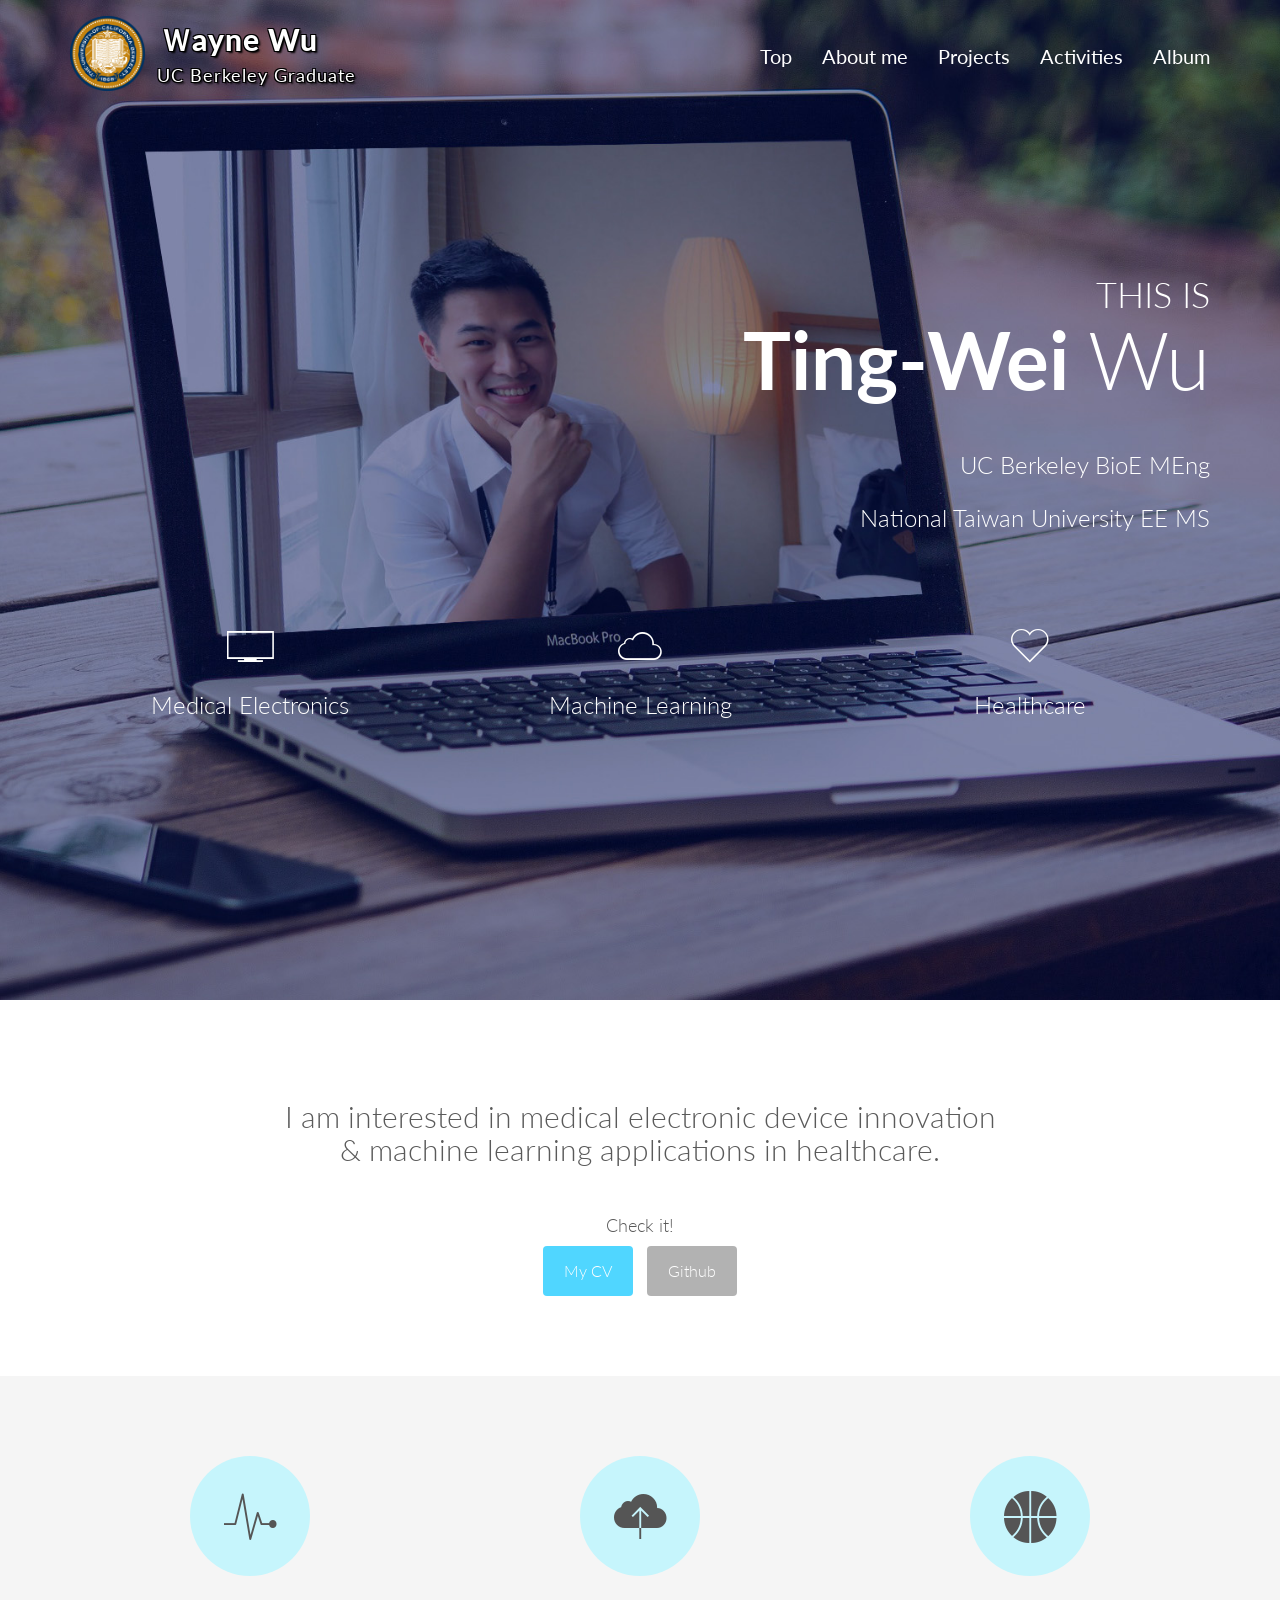
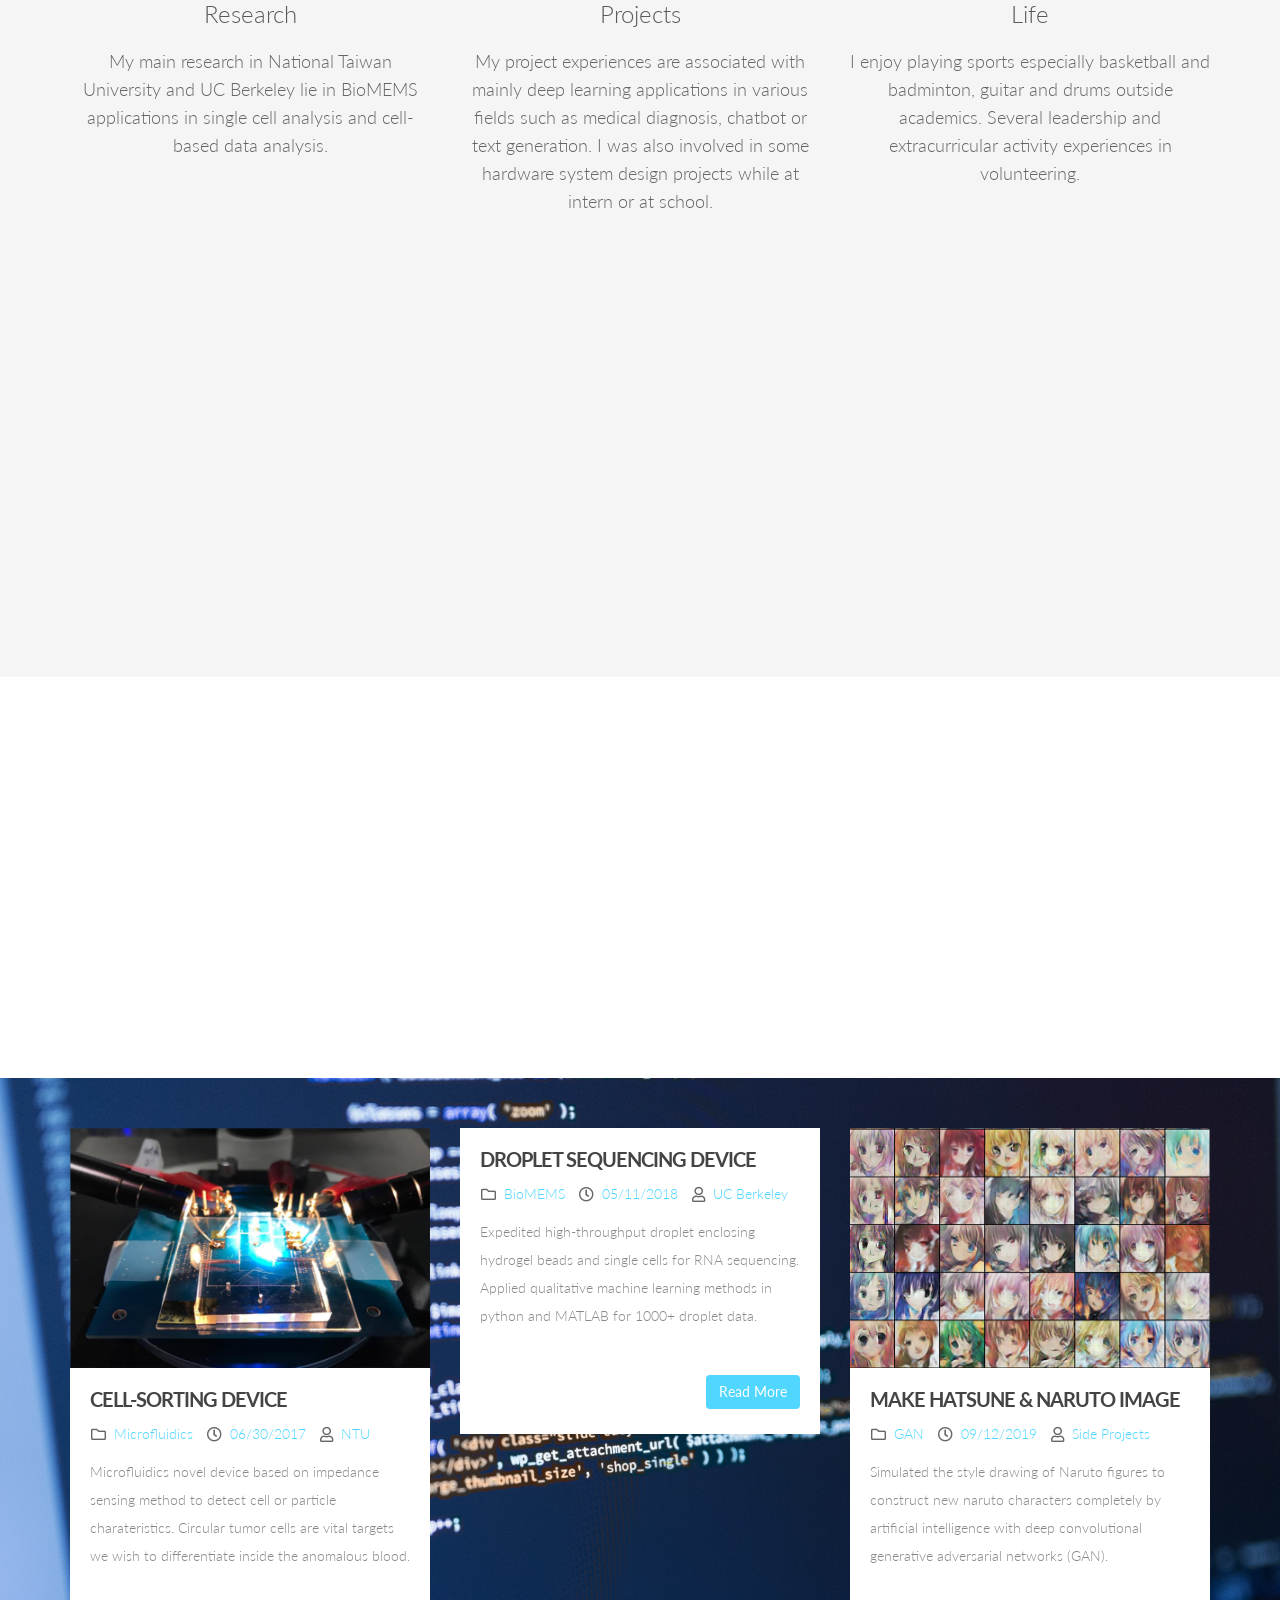
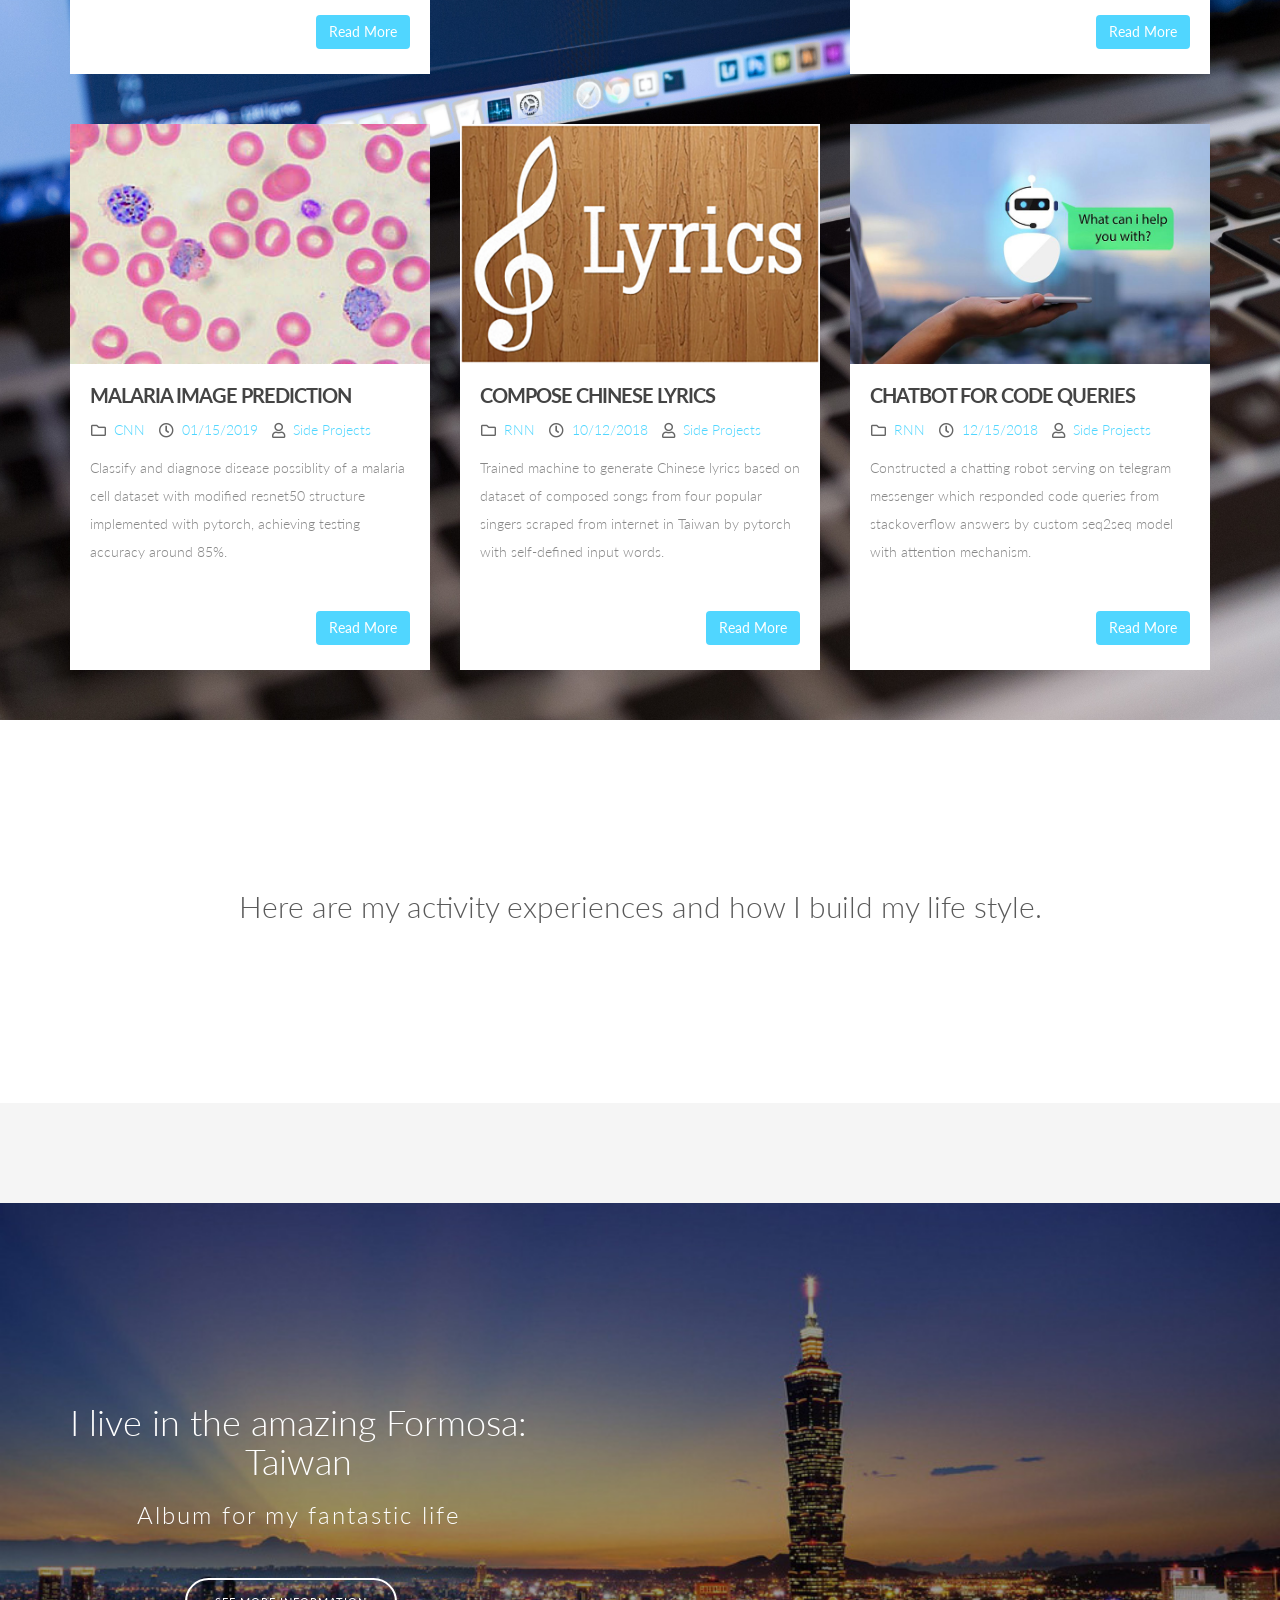
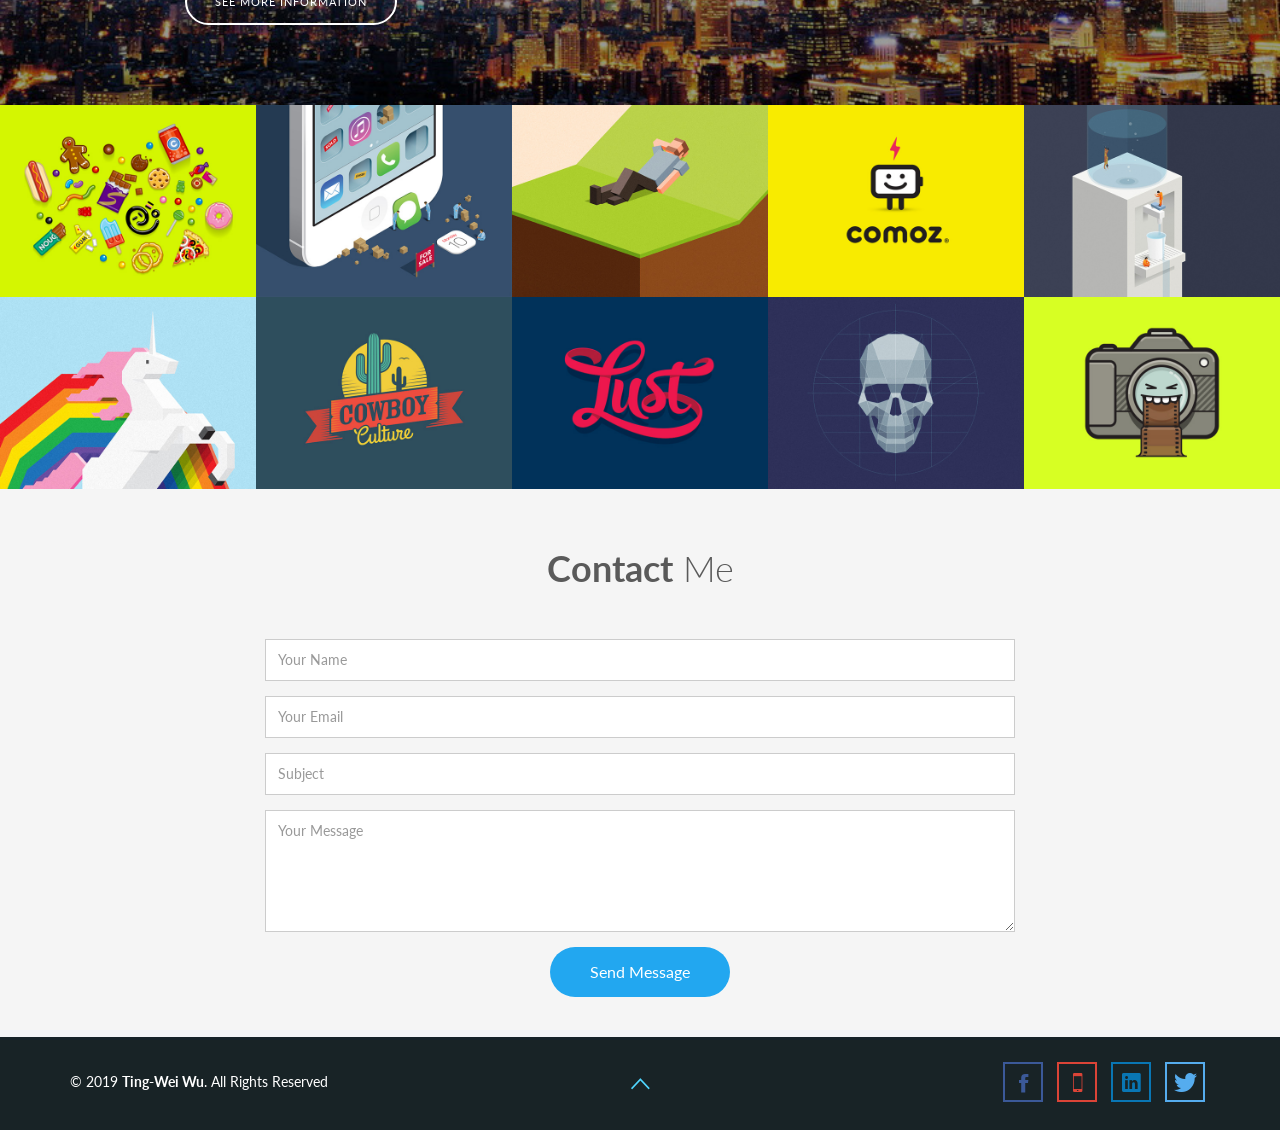
==== main/index.html @ c6b6faaf "2/28" ====
<!DOCTYPE html>
<html lang="en">

<head>
  <meta charset="utf-8">
  <title>Ting-Wei Wu: Personal Page</title>
  <meta content="width=device-width, initial-scale=1.0" name="viewport">
  <meta content="" name="keywords">
  <meta content="" name="description">

  <!-- Favicons -->
  <link href="img/favicon.png" rel="icon">
  <link href="img/apple-touch-icon.png" rel="apple-touch-icon">

  <!-- Google Fonts -->
  <link href="https://fonts.googleapis.com/css?family=Lato:300,400,700,900" rel="stylesheet">
  <link href="https://use.fontawesome.com/releases/v5.7.2/css/all.css" integrity="sha384-fnmOCqbTlWIlj8LyTjo7mOUStjsKC4pOpQbqyi7RrhN7udi9RwhKkMHpvLbHG9Sr" crossorigin="anonymous" rel="stylesheet">
  <link href="css/font-awesome.css" rel="stylesheet">

  <!-- Bootstrap CSS File -->
  <link href="lib/bootstrap/css/bootstrap.min.css" rel="stylesheet">

  <!-- Libraries CSS Files -->
  <link href="lib/ionicons/css/ionicons.min.css" rel="stylesheet">
  <link href="css/pe-icons.css" rel="stylesheet">
  <link href="lib/prettyphoto/css/prettyphoto.css" rel="stylesheet">
  <link href="lib/hover/hoverex-all.css" rel="stylesheet">
  <link href="css/animate.css" rel="stylesheet">
  


  <!-- Main Stylesheet File -->
  <link href="css/style.css" rel="stylesheet">
</head>

<!------------------------------------------------------------------------------------------------>

<body>

  <!------------ Top menus --------------->
  <div id="top"></div>
  <nav class="navbar navbar-inverse navbar-fixed-top navbar-no-bg" role="navigation">
    <div class="container" id="cid">
      <div class="navbar-header">
        <a href="index.html" class="pull-left">
            <p><img src="img/Berkeley.png" width=75px height=75px alt="" id="logo_1"></p>
        </a>
        <div class="navbar-brand" >
            <a href="index.html">
                <h2>&nbsp Ｗayne Wu</h2>
                <h4>&nbsp UC Berkeley Graduate</h4>
            </a>
        </div>
      </div>
      <button type="button" class="navbar-toggle collapsed" data-toggle="collapse" data-target="#top-navbar-1">
          <span class="sr-only">Toggle navigation</span>
          <span class="icon-bar"></span>
          <span class="icon-bar"></span>
          <span class="icon-bar"></span>
      </button>
      <!-- Collect the nav links, forms, and other content for toggling -->
      <div class="collapse navbar-collapse" id="top-navbar-1">
        <ul class="nav navbar-nav navbar-right">
          <li><a id="scroll-link1" href="#top">Top</a></li>
          <li><a id="scroll-link2" href="#about-me">About me</a></li>
          <li><a id="scroll-link3" href="#projects">Projects</a></li>
          <li><a id="scroll-link4" href="#activities">Activities</a></li>
          <li><a id="scroll-link5" href="#album">Album</a></li>
        </ul>
      </div>
    </div>
  </nav>

  <!------------ Header Sections --------------->
  <div id="h">
    <div class="container centered">
      <div class="row">
        <div class="col-md-8 col-md-offset-2 mt wow bounceInDown pull-right right">
          <h1>
            THIS IS<br/>
            <div id="myname"><b>Ting-Wei&nbsp;</b>Wu<br/></div><br/>
          </h1>
          <h3>
            UC Berkeley BioE MEng <br/><br/>
            National Taiwan University EE MS
          </h3>
        </div>
      </div>
      <!--/row-->

      <div class="row mt">
        <div class="col-sm-4 wow tada" id="item1">
          <i class="ion-ios7-monitor-outline"></i>
          <h3>Medical Electronics</h3>
        </div>
        <!--/col-md-4-->

        <div class="col-sm-4 wow tada" id="item2">
          <i class="ion-ios7-cloud-outline"></i>
          <h3>Machine Learning</h3>
        </div>
        <!--/col-md-4-->

        <div class="col-sm-4 wow tada" id="item3">
          <i class="ion-ios7-heart-outline"></i>
          <h3>Healthcare</h3>
        </div>
        <!--/col-md-4-->
      </div>
      <!--/row-->
    </div>
    <!--/container-->
  </div>
  <!--H-->

  <!------------ About me --------------->
  <div class="container ptb" id="about-me">
    <div class="row">
      <h2 class="centered mb wow jellyInDown">I am interested in medical electronic device innovation<br/>
        & machine learning applications in healthcare.</h2>
      <h4 class="centered">Check it!</h4>
      
      <div class="top-big-link wow swing">
        <a class="btn btn-link-1" href="https://drive.google.com/file/d/1zLpCt2nEQueI3r-WCtaaOjkXkejTENJC/view?usp=sharing">My CV</a>
        <a class="btn btn-link-2" href="https://github.com/waynewu6250">Github</a>
      </div>
    </div>
    <!--/row-->
  </div>
  <!-- /.container -->
  
  <div id="g">
    <div class="container">
      <div class="row centered">
        <div class="col-sm-4 features-box wow fadeInUp">
            <a href="#projects" class="project-link">
              <div class="features-box-icon">
                <i class="ion-ios7-pulse"></i>
              </div>
            </a>
            <h3>Research</h3>
            <p>My main research in National Taiwan University and UC Berkeley lie 
              in BioMEMS applications in single cell analysis and cell-based data analysis.
            </p>
        </div>
        <!--/col-md-4-->
        <div class="col-sm-4 features-box wow fadeInDown">
            <a href="#projects" class="project-link">  
              <div class="features-box-icon">
                <i class="ion-ios7-cloud-upload"></i>
              </div>
            </a>
            <h3>Projects</h3>
            <p>My project experiences are associated with mainly deep learning 
              applications in various fields such as medical diagnosis, chatbot or text generation.
              I was also involved in some hardware system design projects while at intern or at school.
            </p>
        </div>
        <!--/col-md-4-->
        <div class="col-sm-4 features-box wow fadeInUp">
            <a href="#activities" class="life-link">  
              <div class="features-box-icon">
                <i class="ion-ios7-basketball"></i>
              </div>
            </a>
            <h3>Life</h3>
            <p>I enjoy playing sports especially basketball and badminton, guitar and drums outside academics. 
              Several leadership and extracurricular activity experiences in volunteering.
            </p>
        </div>
        <!--/col-md-4-->
      </div>
      <!--/row-->
      <h4>&nbsp;</h4>
      <div class="row">
        <div class="col-md-10 col-md-offset-1 wow zoomIn">
          <img src="img/items.jpg" class="img-responsive center-block" id="round-corner" alt="">
        </div>
      </div>
      <!--/row-->
    </div>
    <!-- /.container -->
  </div>
  <!--/.G-->


  <!------------ Projects --------------->
  <div id="padding">
    <div class="container ptb" id="projects">
      <div class="row centered mb wow jellyInDown">
        <h2>Check some of my latest works.</h2>
        <div class="col-md-8 col-md-offset-2">
          <p>Please feel free to click on the following icons to see more what I did in the past.<br/>
             Both research and project perspective.<br/></p>
        </div>
        <!--/col-md-8-->
      </div>
      <!--/row-->
    </div>
    <!--/.container-->
    <div id="back">
      <div class="container">
        <div class="row">
          <div class="direction-aware">
            <div class="col-md-4 portfo wow fadeInUp da-item" data-mh="blog-posts">
                <a href="#" title="View Post">
                    <div class="imgBox">
                      <img src="img/projects/blog1.png" class="img-responsive" alt="">
                      <div class="portfolio-hover-content">
                          <i class="far fa-folder"></i>
                      </div>
                    </div>                             
                </a>
                <div class="item-caption">
                    <h4>Cell-sorting Device</h4>
                    <ul class="list-inline post-meta-list">
                        <li><p class="text-muted"><i class="far fa-folder"></i> <a href="#" title="">Microfluidics</a></p></li>
                        <li><p class="text-muted"><i class="far fa-clock-o"></i> <a href="#" title="">06/30/2017</a></p></li>
                        <li><p class="text-muted"><i class="far fa-user"></i> <a href="#" title="">NTU</a></p></li>
                    </ul> 
                    <p class="post-excerpt">
                        Microfluidics novel device based on impedance sensing method to detect cell or particle charateristics. 
                        Circular tumor cells are vital targets we wish to differentiate inside the anomalous blood.
                    </p>
                    <a class="btn mt2 pull-right" href="single-post.html">Read More</a>
                </div>
            </div>

            <div class="col-md-4 portfo wow fadeInUp da-item" data-mh="blog-posts">
                <a href="#" title="View Post">
                    <div class="imgBox">
                      <img src="img/projects/blog2.JPG" class="img-responsive" alt="">
                      <div class="portfolio-hover-content">
                          <i class="far fa-folder"></i>
                      </div>
                    </div>                             
                </a>
                <div class="item-caption">
                    <h4>Droplet Sequencing Device</h4>
                    <ul class="list-inline post-meta-list">
                        <li><p class="text-muted"><i class="far fa-folder"></i> <a href="#" title="">BioMEMS</a></p></li>
                        <li><p class="text-muted"><i class="far fa-clock-o"></i> <a href="#" title="">05/11/2018</a></p></li>
                        <li><p class="text-muted"><i class="far fa-user"></i> <a href="#" title="">UC Berkeley</a></p></li>
                    </ul> 
                    <p class="post-excerpt">
                      Expedited high-throughput droplet enclosing hydrogel beads and single cells for RNA sequencing.
                      Applied qualitative machine learning methods in python and MATLAB for 1000+ droplet data.

                    </p>
                    <a class="btn mt2 pull-right" href="single-post.html">Read More</a>
                </div>
            </div>

            <div class="col-md-4 portfo wow fadeInUp da-item" data-mh="blog-posts">
                <a href="#" title="View Post">
                    <div class="imgBox">
                      <img src="img/projects/blog3.jpg" class="img-responsive" alt="">
                      <div class="portfolio-hover-content">
                          <i class="far fa-folder"></i>
                      </div>
                    </div>                             
                </a>
                <div class="item-caption">
                    <h4>Make Hatsune &amp; Naruto Image</h4>
                    <ul class="list-inline post-meta-list">
                        <li><p class="text-muted"><i class="far fa-folder"></i> <a href="#" title="">GAN</a></p></li>
                        <li><p class="text-muted"><i class="far fa-clock-o"></i> <a href="#" title="">09/12/2019</a></p></li>
                        <li><p class="text-muted"><i class="far fa-user"></i> <a href="#" title="">Side Projects</a></p></li>
                    </ul> 
                    <p class="post-excerpt">
                      Simulated the style drawing of Naruto figures to construct new naruto characters 
                      completely by artificial intelligence with deep convolutional generative adversarial networks (GAN).</p>
                    <a class="btn mt2 pull-right" href="single-post.html">Read More</a>
                </div>
            </div>

            <div class="col-md-4 portfo wow fadeInUp da-item" data-mh="blog-posts">
                <a href="#" title="View Post">
                    <div class="imgBox">
                      <img src="img/projects/blog4.jpg" class="img-responsive" alt="">
                      <div class="portfolio-hover-content">
                          <i class="far fa-folder"></i>
                      </div>
                    </div>                             
                </a>
                <div class="item-caption">
                    <h4>Malaria Image Prediction</h4>
                    <ul class="list-inline post-meta-list">
                        <li><p class="text-muted"><i class="far fa-folder"></i> <a href="#" title="">CNN</a></p></li>
                        <li><p class="text-muted"><i class="far fa-clock-o"></i> <a href="#" title="">01/15/2019</a></p></li>
                        <li><p class="text-muted"><i class="far fa-user"></i> <a href="#" title="">Side Projects</a></p></li>
                    </ul> 
                    <p class="post-excerpt">
                        Classify and diagnose disease possiblity of a 
                        malaria cell dataset with modified resnet50 structure implemented with pytorch, achieving testing accuracy around 85%.
                    </p>
                    <a class="btn mt2 pull-right" href="single-post.html">Read More</a>
                </div>
            </div>

            <div class="col-md-4 portfo wow fadeInUp da-item" data-mh="blog-posts">
                <a href="#" title="View Post">
                    <div class="imgBox">
                      <img src="img/projects/blog5.png" class="img-responsive" alt="">
                      <div class="portfolio-hover-content">
                          <i class="far fa-folder"></i>
                      </div>
                    </div>                             
                </a>
                <div class="item-caption">
                    <h4>Compose Chinese Lyrics</h4>
                    <ul class="list-inline post-meta-list">
                        <li><p class="text-muted"><i class="far fa-folder"></i> <a href="#" title="">RNN</a></p></li>
                        <li><p class="text-muted"><i class="far fa-clock-o"></i> <a href="#" title="">10/12/2018</a></p></li>
                        <li><p class="text-muted"><i class="far fa-user"></i> <a href="#" title="">Side Projects</a></p></li>
                    </ul> 
                    <p class="post-excerpt">
                      Trained machine to generate Chinese lyrics based on 
                      dataset of composed songs from four popular singers scraped from internet
                      in Taiwan by pytorch with self-defined input words.</p>
                    <a class="btn mt2 pull-right" href="single-post.html">Read More</a>
                </div>
            </div>

            <div class="col-md-4 portfo wow fadeInUp da-item" data-mh="blog-posts">
                <a href="#top" title="View Post">
                    <div class="imgBox">
                      <img src="img/projects/blog6.jpg" class="img-responsive" alt="">
                      <div class="portfolio-hover-content">
                          <i class="far fa-folder"></i>
                      </div>
                    </div>                             
                </a>
                <div class="item-caption">
                    <h4>Chatbot for code queries</h4>
                    <ul class="list-inline post-meta-list">
                        <li><p class="text-muted"><i class="far fa-folder"></i> <a href="#" title="">RNN</a></p></li>
                        <li><p class="text-muted"><i class="far fa-clock-o"></i> <a href="#" title="">12/15/2018</a></p></li>
                        <li><p class="text-muted"><i class="far fa-user"></i> <a href="#" title="">Side Projects</a></p></li>
                    </ul> 
                    <p class="post-excerpt">
                        Constructed a chatting robot serving on telegram messenger 
                        which responded code queries from stackoverflow answers by 
                        custom seq2seq model with attention mechanism.
                    </p>
                    <a class="btn mt2 pull-right" href="single-post.html">Read More</a>
                </div>
            </div>
          </div>
          <!--/list-->
        </div>
        <!--/row-->
      </div>
      <!--/.container-->


    </div>
    <!--/.G-->

  <!------------ Activities --------------->
    <div class="container mt wow jellyInDown ptb" id="activities">
      <div class="row centered">
        <h2 class="mb">Here are my activity experiences and how I build my life style.</h2>
      </div>
      <!--/row-->
    </div>
    <!--/container-->
  </div>
  <!--/padding-->
  <div id="g">
    
  </div>

  <!------------ Album --------------->

  <div id="sep">
    <div class="container" id="album">
      <div class="row centered ptb">
        <div class="col-md-5">
          <h1>I live in the amazing Formosa: Taiwan</h1>
          <h3 class="mb">Album for my fantastic life</h3>
          <button class="btn btn-conf btn-clear">See More Information</button>
        </div>
      </div>
      <!--/row-->
    </div>
    <!--/container-->
  </div>
  <!--/.sep-->

  <div class="portfolio-centered">
    <div class="recentitems portfolio">

      <div class="portfolio-item graphic-design">
        <div class="he-wrap tpl6">
          <img src="img/portfolio/portfolio_09.jpg" class="img-responsive" alt="">
          <div class="he-view">
            <div class="bg a0" data-animate="fadeIn">
              <h3 class="a1" data-animate="fadeInDown">A Graphic Design Item</h3>
              <a data-rel="prettyPhoto" href="img/portfolio/portfolio_09.jpg" class="dmbutton a2" data-animate="fadeInUp"><i class="ion-search"></i></a>
              <a href="single-project.html" class="dmbutton a2" data-animate="fadeInUp"><i class="ion-link"></i></a>
            </div>
            <!-- he bg -->
          </div>
          <!-- he view -->
        </div>
        <!-- he wrap -->
      </div>
      <!-- end col-12 -->

      <div class="portfolio-item web-design">
        <div class="he-wrap tpl6">
          <img src="img/portfolio/portfolio_02.jpg" class="img-responsive" alt="">
          <div class="he-view">
            <div class="bg a0" data-animate="fadeIn">
              <h3 class="a1" data-animate="fadeInDown">A Web Design Item</h3>
              <a data-rel="prettyPhoto" href="img/portfolio/portfolio_02.jpg" class="dmbutton a2" data-animate="fadeInUp"><i class="ion-search"></i></a>
              <a href="single-project.html" class="dmbutton a2" data-animate="fadeInUp"><i class="ion-link"></i></a>
            </div>
            <!-- he bg -->
          </div>
          <!-- he view -->
        </div>
        <!-- he wrap -->
      </div>
      <!-- end col-12 -->

      <div class="portfolio-item graphic-design">
        <div class="he-wrap tpl6">
          <img src="img/portfolio/portfolio_03.jpg" class="img-responsive" alt="">
          <div class="he-view">
            <div class="bg a0" data-animate="fadeIn">
              <h3 class="a1" data-animate="fadeInDown">A Graphic Design Item</h3>
              <a data-rel="prettyPhoto" href="img/portfolio/portfolio_03.jpg" class="dmbutton a2" data-animate="fadeInUp"><i class="ion-search"></i></a>
              <a href="single-project.html" class="dmbutton a2" data-animate="fadeInUp"><i class="ion-link"></i></a>
            </div>
            <!-- he bg -->
          </div>
          <!-- he view -->
        </div>
        <!-- he wrap -->
      </div>
      <!-- end col-12 -->

      <div class="portfolio-item graphic-design">
        <div class="he-wrap tpl6">
          <img src="img/portfolio/portfolio_04.jpg" class="img-responsive" alt="">
          <div class="he-view">
            <div class="bg a0" data-animate="fadeIn">
              <h3 class="a1" data-animate="fadeInDown">A Graphic Design Item</h3>
              <a data-rel="prettyPhoto" href="img/portfolio/portfolio_04.jpg" class="dmbutton a2" data-animate="fadeInUp"><i class="ion-search"></i></a>
              <a href="single-project.html" class="dmbutton a2" data-animate="fadeInUp"><i class="ion-link"></i></a>
            </div>
            <!-- he bg -->
          </div>
          <!-- he view -->
        </div>
        <!-- he wrap -->
      </div>
      <!-- end col-12 -->

      <div class="portfolio-item books">
        <div class="he-wrap tpl6">
          <img src="img/portfolio/portfolio_05.jpg" class="img-responsive" alt="">
          <div class="he-view">
            <div class="bg a0" data-animate="fadeIn">
              <h3 class="a1" data-animate="fadeInDown">A Book Design Item</h3>
              <a data-rel="prettyPhoto" href="img/portfolio/portfolio_05.jpg" class="dmbutton a2" data-animate="fadeInUp"><i class="ion-search"></i></a>
              <a href="single-project.html" class="dmbutton a2" data-animate="fadeInUp"><i class="ion-link"></i></a>
            </div>
            <!-- he bg -->
          </div>
          <!-- he view -->
        </div>
        <!-- he wrap -->
      </div>
      <!-- end col-12 -->

      <div class="portfolio-item graphic-design">
        <div class="he-wrap tpl6">
          <img src="img/portfolio/portfolio_06.jpg" class="img-responsive" alt="">
          <div class="he-view">
            <div class="bg a0" data-animate="fadeIn">
              <h3 class="a1" data-animate="fadeInDown">A Graphic Design Item</h3>
              <a data-rel="prettyPhoto" href="img/portfolio/portfolio_06.jpg" class="dmbutton a2" data-animate="fadeInUp"><i class="ion-search"></i></a>
              <a href="single-project.html" class="dmbutton a2" data-animate="fadeInUp"><i class="ion-link"></i></a>
            </div>
            <!-- he bg -->
          </div>
          <!-- he view -->
        </div>
        <!-- he wrap -->
      </div>
      <!-- end col-12 -->

      <div class="portfolio-item web-design">
        <div class="he-wrap tpl6">
          <img src="img/portfolio/portfolio_07.jpg" class="img-responsive" alt="">
          <div class="he-view">
            <div class="bg a0" data-animate="fadeIn">
              <h3 class="a1" data-animate="fadeInDown">A Web Design Item</h3>
              <a data-rel="prettyPhoto" href="img/portfolio/portfolio_07.jpg" class="dmbutton a2" data-animate="fadeInUp"><i class="ion-search"></i></a>
              <a href="single-project.html" class="dmbutton a2" data-animate="fadeInUp"><i class="ion-link"></i></a>
            </div>
            <!-- he bg -->
          </div>
          <!-- he view -->
        </div>
        <!-- he wrap -->
      </div>
      <!-- end col-12 -->

      <div class="portfolio-item graphic-design">
        <div class="he-wrap tpl6">
          <img src="img/portfolio/portfolio_08.jpg" class="img-responsive" alt="">
          <div class="he-view">
            <div class="bg a0" data-animate="fadeIn">
              <h3 class="a1" data-animate="fadeInDown">A Graphic Design Item</h3>
              <a data-rel="prettyPhoto" href="img/portfolio/portfolio_08.jpg" class="dmbutton a2" data-animate="fadeInUp"><i class="ion-search"></i></a>
              <a href="single-project.html" class="dmbutton a2" data-animate="fadeInUp"><i class="ion-link"></i></a>
            </div>
            <!-- he bg -->
          </div>
          <!-- he view -->
        </div>
        <!-- he wrap -->
      </div>
      <!-- end col-12 -->

      <div class="portfolio-item graphic-design">
        <div class="he-wrap tpl6">
          <img src="img/portfolio/portfolio_01.jpg" class="img-responsive" alt="">
          <div class="he-view">
            <div class="bg a0" data-animate="fadeIn">
              <h3 class="a1" data-animate="fadeInDown">A Graphic Design Item</h3>
              <a data-rel="prettyPhoto" href="img/portfolio/portfolio_01.jpg" class="dmbutton a2" data-animate="fadeInUp"><i class="ion-search"></i></a>
              <a href="single-project.html" class="dmbutton a2" data-animate="fadeInUp"><i class="ion-link"></i></a>
            </div>
            <!-- he bg -->
          </div>
          <!-- he view -->
        </div>
        <!-- he wrap -->
      </div>
      <!-- end col-12 -->

      <div class="portfolio-item books">
        <div class="he-wrap tpl6">
          <img src="img/portfolio/portfolio_10.jpg" class="img-responsive" alt="">
          <div class="he-view">
            <div class="bg a0" data-animate="fadeIn">
              <h3 class="a1" data-animate="fadeInDown">A Book Design Item</h3>
              <a data-rel="prettyPhoto" href="img/portfolio/portfolio_10.jpg" class="dmbutton a2" data-animate="fadeInUp"><i class="ion-search"></i></a>
              <a href="single-project.html" class="dmbutton a2" data-animate="fadeInUp"><i class="ion-link"></i></a>
            </div>
            <!-- he bg -->
          </div>
          <!-- he view -->
        </div>
        <!-- he wrap -->
      </div>
      <!-- end col-12 -->
    </div>
    <!-- portfolio -->
  </div>
  <!-- portfolio container -->

  <div id="contact">
    <div class="container">
      <div class="row">
        <div class="col-md-8 col-md-offset-2">
          <h1 class="centered"><strong>Contact</strong> Me</h1>
          <p>&nbsp;</p>
          <form class="contact-form php-mail-form" role="form" action="contactform/contactform.php" method="POST">

            <div class="form-group">
              <input type="name" name="name" class="form-control" id="contact-name" placeholder="Your Name" data-rule="minlen:4" data-msg="Please enter at least 4 chars" >
              <div class="validate"></div>
            </div>
            <div class="form-group">
              <input type="email" name="email" class="form-control" id="contact-email" placeholder="Your Email" data-rule="email" data-msg="Please enter a valid email">
              <div class="validate"></div>
            </div>
            <div class="form-group">
              <input type="text" name="subject" class="form-control" id="contact-subject" placeholder="Subject" data-rule="minlen:4" data-msg="Please enter at least 8 chars of subject">
              <div class="validate"></div>
            </div>

            <div class="form-group">
              <textarea class="form-control" name="message" id="contact-message" placeholder="Your Message" rows="5" data-rule="required" data-msg="Please write something for us"></textarea>
              <div class="validate"></div>
            </div>

            <div class="loading"></div>
            <div class="error-message"></div>
            <div class="sent-message">Your message has been sent. Thank you!</div>

            <div class="form-send">
              <button type="submit" class="btn btn-large">Send Message</button>
            </div>

          </form>

        </div>
      </div>
    </div>
  </div>
  <!-- / contact -->

  <footer class="divider-wrapper-dark">
      <div class="container">
          <div class="row">
              <div class="col-md-4">
                  <span class="copyright wow fadeInUp">&copy; 2019 <strong>Ting-Wei Wu</strong>. All Rights Reserved</span>
              </div>
              <div class="col-md-4 text-center">
                  <a href="#" id="back-to-top"><i class="ion-ios7-arrow-up"></i></a>
              </div>
              <div class="col-md-4">
                  <ul class="list-inline social-buttons wow fadeInUp">
                      <li><a class="facebook" href="https://www.facebook.com/profile.php?id=100009608057727"><i class="ion-social-facebook"></i></a>  
                      </li>
                      <li><a class="phone" href="#886-910892209"><i class="ion-iphone"></i></a>
                      </li>
                      <li><a class="linkedin" href="https://www.linkedin.com/in/ting-wei-wu/"><i class="ion-social-linkedin"></i></a>
                      </li>
                      <li><a class="twitter" href="https://twitter.com/waynewu6250?lang=zh-tw"><i class="ion-social-twitter"></i></a>
                      </li>
                  </ul>
              </div>
          </div>
      </div>
  </footer>
  <!-- / footer -->


  <!-- JavaScript Libraries -->
  <script src="lib/jquery/jquery.min.js"></script>
  <script src="lib/bootstrap/js/bootstrap.min.js"></script>
  <script src="lib/php-mail-form/validate.js"></script>
  <script src="lib/prettyphoto/js/prettyphoto.js"></script>
  <script src="lib/isotope/isotope.min.js"></script>
  <script src="lib/hover/hoverdir.js"></script>
  <script src="lib/hover/hoverex.min.js"></script>

  <!-- Javascript -->
  <script src="js/jquery.backstretch.min.js"></script>
  <script src="js/retina-1.1.0.min.js"></script>
  <script src="js/waypoints.min.js"></script>
  <script src="js/scripts.js"></script>

  <script src="js/wow.min.js"></script>
  <script src="js/wow.js"></script>

  <!-- Template Main Javascript File -->
  <script src="js/main.js"></script>
  <script src="js/init.js"></script>

  <!-- Change color on scroll -->
  <script>
    $(window).scroll(function(){
    $('nav').toggleClass('scrolled',$(this).scrollTop() > 800)
      if( $(this).scrollTop() > 800){
        $('#scroll-link1').attr('style','color: #182326')
        $('#scroll-link2').attr('style','color: #182326')
        $('#scroll-link3').attr('style','color: #182326')
        $('#scroll-link4').attr('style','color: #182326')
        $('#scroll-link5').attr('style','color: #182326')
      }else{
        $('#scroll-link1').attr('style','color: unset')
        $('#scroll-link2').attr('style','color: unset')
        $('#scroll-link3').attr('style','color: unset')
        $('#scroll-link4').attr('style','color: unset')
        $('#scroll-link5').attr('style','color: unset')
      }
    });
    $(".project-link").on("click", function(e){
      $('html, body').animate({scrollTop: $('#projects').offset().top}, 750);
      e.preventDefault();
    });
    $(".life-link").on("click", function(e){
      $('html, body').animate({scrollTop: $('#activities').offset().top}, 750);
      e.preventDefault();
    });
    $("#scroll-link1").on("click", function(e){
      $('html, body').animate({scrollTop: 0}, 750);
      e.preventDefault();
    });
    $("#back-to-top").on("click", function(e){
      $('html, body').animate({scrollTop: 0}, 750);
      e.preventDefault();
    });
    $("#scroll-link2").on("click", function(e){
      $('html, body').animate({scrollTop: $('#about-me').offset().top}, 750);
      e.preventDefault();
    });
    $("#scroll-link3").on("click", function(e){
      $('html, body').animate({scrollTop: $('#projects').offset().top}, 750);
      e.preventDefault();
    });
    $("#scroll-link4").on("click", function(e){
      $('html, body').animate({scrollTop: $('#activities').offset().top}, 750);
      e.preventDefault();
    });
    $("#scroll-link5").on("click", function(e){
      $('html, body').animate({scrollTop: $('#album').offset().top}, 750);
      e.preventDefault();
    });

  </script>


</body>
</html>
---- main/css/pe-icons.css ----
@font-face {
	font-family: 'Pe-icon-7-stroke';
	src:url('../fonts/Pe-icon-7-stroke.eot?-9uki6c');
	src:url('../fonts/Pe-icon-7-stroke.eot?#iefix-9uki6c') format('embedded-opentype'),
		url('../fonts/Pe-icon-7-stroke.woff?-9uki6c') format('woff'),
		url('../fonts/Pe-icon-7-stroke.ttf?-9uki6c') format('truetype'),
		url('../fonts/Pe-icon-7-stroke.svg?-9uki6c#Pe-icon-7-stroke') format('svg');
	font-weight: normal;
	font-style: normal;
}

[class^="pe-7s-"], [class*=" pe-7s-"] {
	display: inline-block;
	font-family: 'Pe-icon-7-stroke';
	speak: none;
	font-style: normal;
	font-weight: normal;
	font-variant: normal;
	text-transform: none;
	line-height: 1;

	/* Better Font Rendering =========== */
	-webkit-font-smoothing: antialiased;
	-moz-osx-font-smoothing: grayscale;
}

.pe-7s-cloud-upload:before {
	content: "\e68a";
}
.pe-7s-close:before {
	content: "\e680";
}
.pe-7s-cloud-download:before {
	content: "\e68b";
}
.pe-7s-close-circle:before {
	content: "\e681";
}
.pe-7s-angle-up:before {
	content: "\e682";
}
.pe-7s-angle-up-circle:before {
	content: "\e683";
}
.pe-7s-angle-right:before {
	content: "\e684";
}
.pe-7s-angle-right-circle:before {
	content: "\e685";
}
.pe-7s-angle-left:before {
	content: "\e686";
}
.pe-7s-angle-left-circle:before {
	content: "\e687";
}
.pe-7s-angle-down:before {
	content: "\e688";
}
.pe-7s-angle-down-circle:before {
	content: "\e689";
}
.pe-7s-wallet:before {
	content: "\e600";
}
.pe-7s-volume2:before {
	content: "\e601";
}
.pe-7s-volume1:before {
	content: "\e602";
}
.pe-7s-voicemail:before {
	content: "\e603";
}
.pe-7s-video:before {
	content: "\e604";
}
.pe-7s-user:before {
	content: "\e605";
}
.pe-7s-upload:before {
	content: "\e606";
}
.pe-7s-unlock:before {
	content: "\e607";
}
.pe-7s-umbrella:before {
	content: "\e608";
}
.pe-7s-trash:before {
	content: "\e609";
}
.pe-7s-tools:before {
	content: "\e60a";
}
.pe-7s-timer:before {
	content: "\e60b";
}
.pe-7s-ticket:before {
	content: "\e60c";
}
.pe-7s-target:before {
	content: "\e60d";
}
.pe-7s-sun:before {
	content: "\e60e";
}
.pe-7s-study:before {
	content: "\e60f";
}
.pe-7s-stopwatch:before {
	content: "\e610";
}
.pe-7s-star:before {
	content: "\e611";
}
.pe-7s-speaker:before {
	content: "\e612";
}
.pe-7s-signal:before {
	content: "\e613";
}
.pe-7s-shuffle:before {
	content: "\e614";
}
.pe-7s-shopbag:before {
	content: "\e615";
}
.pe-7s-share:before {
	content: "\e616";
}
.pe-7s-server:before {
	content: "\e617";
}
.pe-7s-search:before {
	content: "\e618";
}
.pe-7s-science:before {
	content: "\e619";
}
.pe-7s-ribbon:before {
	content: "\e61a";
}
.pe-7s-repeat:before {
	content: "\e61b";
}
.pe-7s-refresh:before {
	content: "\e61c";
}
.pe-7s-refresh-cloud:before {
	content: "\e61d";
}
.pe-7s-radio:before {
	content: "\e61e";
}
.pe-7s-print:before {
	content: "\e61f";
}
.pe-7s-prev:before {
	content: "\e620";
}
.pe-7s-power:before {
	content: "\e621";
}
.pe-7s-portfolio:before {
	content: "\e622";
}
.pe-7s-plus:before {
	content: "\e623";
}
.pe-7s-play:before {
	content: "\e624";
}
.pe-7s-plane:before {
	content: "\e625";
}
.pe-7s-photo-gallery:before {
	content: "\e626";
}
.pe-7s-phone:before {
	content: "\e627";
}
.pe-7s-pen:before {
	content: "\e628";
}
.pe-7s-paper-plane:before {
	content: "\e629";
}
.pe-7s-paint:before {
	content: "\e62a";
}
.pe-7s-notebook:before {
	content: "\e62b";
}
.pe-7s-note:before {
	content: "\e62c";
}
.pe-7s-next:before {
	content: "\e62d";
}
.pe-7s-news-paper:before {
	content: "\e62e";
}
.pe-7s-musiclist:before {
	content: "\e62f";
}
.pe-7s-music:before {
	content: "\e630";
}
.pe-7s-mouse:before {
	content: "\e631";
}
.pe-7s-more:before {
	content: "\e632";
}
.pe-7s-moon:before {
	content: "\e633";
}
.pe-7s-monitor:before {
	content: "\e634";
}
.pe-7s-micro:before {
	content: "\e635";
}
.pe-7s-menu:before {
	content: "\e636";
}
.pe-7s-map:before {
	content: "\e637";
}
.pe-7s-map-marker:before {
	content: "\e638";
}
.pe-7s-mail:before {
	content: "\e639";
}
.pe-7s-mail-open:before {
	content: "\e63a";
}
.pe-7s-mail-open-file:before {
	content: "\e63b";
}
.pe-7s-magnet:before {
	content: "\e63c";
}
.pe-7s-loop:before {
	content: "\e63d";
}
.pe-7s-look:before {
	content: "\e63e";
}
.pe-7s-lock:before {
	content: "\e63f";
}
.pe-7s-lintern:before {
	content: "\e640";
}
.pe-7s-link:before {
	content: "\e641";
}
.pe-7s-like:before {
	content: "\e642";
}
.pe-7s-light:before {
	content: "\e643";
}
.pe-7s-less:before {
	content: "\e644";
}
.pe-7s-keypad:before {
	content: "\e645";
}
.pe-7s-junk:before {
	content: "\e646";
}
.pe-7s-info:before {
	content: "\e647";
}
.pe-7s-home:before {
	content: "\e648";
}
.pe-7s-help2:before {
	content: "\e649";
}
.pe-7s-help1:before {
	content: "\e64a";
}
.pe-7s-graph3:before {
	content: "\e64b";
}
.pe-7s-graph2:before {
	content: "\e64c";
}
.pe-7s-graph1:before {
	content: "\e64d";
}
.pe-7s-graph:before {
	content: "\e64e";
}
.pe-7s-global:before {
	content: "\e64f";
}
.pe-7s-gleam:before {
	content: "\e650";
}
.pe-7s-glasses:before {
	content: "\e651";
}
.pe-7s-gift:before {
	content: "\e652";
}
.pe-7s-folder:before {
	content: "\e653";
}
.pe-7s-flag:before {
	content: "\e654";
}
.pe-7s-filter:before {
	content: "\e655";
}
.pe-7s-file:before {
	content: "\e656";
}
.pe-7s-expand1:before {
	content: "\e657";
}
.pe-7s-exapnd2:before {
	content: "\e658";
}
.pe-7s-edit:before {
	content: "\e659";
}
.pe-7s-drop:before {
	content: "\e65a";
}
.pe-7s-drawer:before {
	content: "\e65b";
}
.pe-7s-download:before {
	content: "\e65c";
}
.pe-7s-display2:before {
	content: "\e65d";
}
.pe-7s-display1:before {
	content: "\e65e";
}
.pe-7s-diskette:before {
	content: "\e65f";
}
.pe-7s-date:before {
	content: "\e660";
}
.pe-7s-cup:before {
	content: "\e661";
}
.pe-7s-culture:before {
	content: "\e662";
}
.pe-7s-crop:before {
	content: "\e663";
}
.pe-7s-credit:before {
	content: "\e664";
}
.pe-7s-copy-file:before {
	content: "\e665";
}
.pe-7s-config:before {
	content: "\e666";
}
.pe-7s-compass:before {
	content: "\e667";
}
.pe-7s-comment:before {
	content: "\e668";
}
.pe-7s-coffee:before {
	content: "\e669";
}
.pe-7s-cloud:before {
	content: "\e66a";
}
.pe-7s-clock:before {
	content: "\e66b";
}
.pe-7s-check:before {
	content: "\e66c";
}
.pe-7s-chat:before {
	content: "\e66d";
}
.pe-7s-cart:before {
	content: "\e66e";
}
.pe-7s-camera:before {
	content: "\e66f";
}
.pe-7s-call:before {
	content: "\e670";
}
.pe-7s-calculator:before {
	content: "\e671";
}
.pe-7s-browser:before {
	content: "\e672";
}
.pe-7s-box2:before {
	content: "\e673";
}
.pe-7s-box1:before {
	content: "\e674";
}
.pe-7s-bookmarks:before {
	content: "\e675";
}
.pe-7s-bicycle:before {
	content: "\e676";
}
.pe-7s-bell:before {
	content: "\e677";
}
.pe-7s-battery:before {
	content: "\e678";
}
.pe-7s-ball:before {
	content: "\e679";
}
.pe-7s-back:before {
	content: "\e67a";
}
.pe-7s-attention:before {
	content: "\e67b";
}
.pe-7s-anchor:before {
	content: "\e67c";
}
.pe-7s-albums:before {
	content: "\e67d";
}
.pe-7s-alarm:before {
	content: "\e67e";
}
.pe-7s-airplay:before {
	content: "\e67f";
}
---- main/lib/prettyphoto/css/prettyphoto.css ----
div.pp_default .pp_top,div.pp_default .pp_top .pp_middle,div.pp_default .pp_top .pp_left,div.pp_default .pp_top .pp_right,div.pp_default .pp_bottom,div.pp_default .pp_bottom .pp_left,div.pp_default .pp_bottom .pp_middle,div.pp_default .pp_bottom .pp_right{height:13px}
div.pp_default .pp_top .pp_left{background:url(../images/prettyPhoto/default/sprite.png) -78px -93px no-repeat}
div.pp_default .pp_top .pp_middle{background:url(../images/prettyPhoto/default/sprite_x.png) top left repeat-x}
div.pp_default .pp_top .pp_right{background:url(../images/prettyPhoto/default/sprite.png) -112px -93px no-repeat}
div.pp_default .pp_content .ppt{color:#f8f8f8}
div.pp_default .pp_content_container .pp_left{background:url(../images/prettyPhoto/default/sprite_y.png) -7px 0 repeat-y;padding-left:13px}
div.pp_default .pp_content_container .pp_right{background:url(../images/prettyPhoto/default/sprite_y.png) top right repeat-y;padding-right:13px}
div.pp_default .pp_next:hover{background:url(../images/prettyPhoto/default/sprite_next.png) center right no-repeat;cursor:pointer}
div.pp_default .pp_previous:hover{background:url(../images/prettyPhoto/default/sprite_prev.png) center left no-repeat;cursor:pointer}
div.pp_default .pp_expand{background:url(../images/prettyPhoto/default/sprite.png) 0 -29px no-repeat;cursor:pointer;width:28px;height:28px}
div.pp_default .pp_expand:hover{background:url(../images/prettyPhoto/default/sprite.png) 0 -56px no-repeat;cursor:pointer}
div.pp_default .pp_contract{background:url(../images/prettyPhoto/default/sprite.png) 0 -84px no-repeat;cursor:pointer;width:28px;height:28px}
div.pp_default .pp_contract:hover{background:url(../images/prettyPhoto/default/sprite.png) 0 -113px no-repeat;cursor:pointer}
div.pp_default .pp_close{width:30px;height:30px;background:url(../images/prettyPhoto/default/sprite.png) 2px 1px no-repeat;cursor:pointer}
div.pp_default .pp_gallery ul li a{background:url(../images/prettyPhoto/default/default_thumb.png) center center #f8f8f8;border:1px solid #aaa}
div.pp_default .pp_social{margin-top:7px}
div.pp_default .pp_gallery a.pp_arrow_previous,div.pp_default .pp_gallery a.pp_arrow_next{position:static;left:auto}
div.pp_default .pp_nav .pp_play,div.pp_default .pp_nav .pp_pause{background:url(../images/prettyPhoto/default/sprite.png) -51px 1px no-repeat;height:30px;width:30px}
div.pp_default .pp_nav .pp_pause{background-position:-51px -29px}
div.pp_default a.pp_arrow_previous,div.pp_default a.pp_arrow_next{background:url(../images/prettyPhoto/default/sprite.png) -31px -3px no-repeat;height:20px;width:20px;margin:4px 0 0}
div.pp_default a.pp_arrow_next{left:52px;background-position:-82px -3px}
div.pp_default .pp_content_container .pp_details{margin-top:5px}
div.pp_default .pp_nav{clear:none;height:30px;width:110px;position:relative}
div.pp_default .pp_nav .currentTextHolder{font-family:Georgia;font-style:italic;color:#999;font-size:11px;left:75px;line-height:25px;position:absolute;top:2px;margin:0;padding:0 0 0 10px}
div.pp_default .pp_close:hover,div.pp_default .pp_nav .pp_play:hover,div.pp_default .pp_nav .pp_pause:hover,div.pp_default .pp_arrow_next:hover,div.pp_default .pp_arrow_previous:hover{opacity:0.7}
div.pp_default .pp_description{font-size:11px;font-weight:700;line-height:14px;margin:5px 50px 5px 0}
div.pp_default .pp_bottom .pp_left{background:url(../images/prettyPhoto/default/sprite.png) -78px -127px no-repeat}
div.pp_default .pp_bottom .pp_middle{background:url(../images/prettyPhoto/default/sprite_x.png) bottom left repeat-x}
div.pp_default .pp_bottom .pp_right{background:url(../images/prettyPhoto/default/sprite.png) -112px -127px no-repeat}
div.pp_default .pp_loaderIcon{background:url(../images/prettyPhoto/default/loader.gif) center center no-repeat}
div.light_rounded .pp_top .pp_left{background:url(../images/prettyPhoto/light_rounded/sprite.png) -88px -53px no-repeat}
div.light_rounded .pp_top .pp_right{background:url(../images/prettyPhoto/light_rounded/sprite.png) -110px -53px no-repeat}
div.light_rounded .pp_next:hover{background:url(../images/prettyPhoto/light_rounded/btnNext.png) center right no-repeat;cursor:pointer}
div.light_rounded .pp_previous:hover{background:url(../images/prettyPhoto/light_rounded/btnPrevious.png) center left no-repeat;cursor:pointer}
div.light_rounded .pp_expand{background:url(../images/prettyPhoto/light_rounded/sprite.png) -31px -26px no-repeat;cursor:pointer}
div.light_rounded .pp_expand:hover{background:url(../images/prettyPhoto/light_rounded/sprite.png) -31px -47px no-repeat;cursor:pointer}
div.light_rounded .pp_contract{background:url(../images/prettyPhoto/light_rounded/sprite.png) 0 -26px no-repeat;cursor:pointer}
div.light_rounded .pp_contract:hover{background:url(../images/prettyPhoto/light_rounded/sprite.png) 0 -47px no-repeat;cursor:pointer}
div.light_rounded .pp_close{width:75px;height:22px;background:url(../images/prettyPhoto/light_rounded/sprite.png) -1px -1px no-repeat;cursor:pointer}
div.light_rounded .pp_nav .pp_play{background:url(../images/prettyPhoto/light_rounded/sprite.png) -1px -100px no-repeat;height:15px;width:14px}
div.light_rounded .pp_nav .pp_pause{background:url(../images/prettyPhoto/light_rounded/sprite.png) -24px -100px no-repeat;height:15px;width:14px}
div.light_rounded .pp_arrow_previous{background:url(../images/prettyPhoto/light_rounded/sprite.png) 0 -71px no-repeat}
div.light_rounded .pp_arrow_next{background:url(../images/prettyPhoto/light_rounded/sprite.png) -22px -71px no-repeat}
div.light_rounded .pp_bottom .pp_left{background:url(../images/prettyPhoto/light_rounded/sprite.png) -88px -80px no-repeat}
div.light_rounded .pp_bottom .pp_right{background:url(../images/prettyPhoto/light_rounded/sprite.png) -110px -80px no-repeat}
div.dark_rounded .pp_top .pp_left{background:url(../images/prettyPhoto/dark_rounded/sprite.png) -88px -53px no-repeat}
div.dark_rounded .pp_top .pp_right{background:url(../images/prettyPhoto/dark_rounded/sprite.png) -110px -53px no-repeat}
div.dark_rounded .pp_content_container .pp_left{background:url(../images/prettyPhoto/dark_rounded/contentPattern.png) top left repeat-y}
div.dark_rounded .pp_content_container .pp_right{background:url(../images/prettyPhoto/dark_rounded/contentPattern.png) top right repeat-y}
div.dark_rounded .pp_next:hover{background:url(../images/prettyPhoto/dark_rounded/btnNext.png) center right no-repeat;cursor:pointer}
div.dark_rounded .pp_previous:hover{background:url(../images/prettyPhoto/dark_rounded/btnPrevious.png) center left no-repeat;cursor:pointer}
div.dark_rounded .pp_expand{background:url(../images/prettyPhoto/dark_rounded/sprite.png) -31px -26px no-repeat;cursor:pointer}
div.dark_rounded .pp_expand:hover{background:url(../images/prettyPhoto/dark_rounded/sprite.png) -31px -47px no-repeat;cursor:pointer}
div.dark_rounded .pp_contract{background:url(../images/prettyPhoto/dark_rounded/sprite.png) 0 -26px no-repeat;cursor:pointer}
div.dark_rounded .pp_contract:hover{background:url(../images/prettyPhoto/dark_rounded/sprite.png) 0 -47px no-repeat;cursor:pointer}
div.dark_rounded .pp_close{width:75px;height:22px;background:url(../images/prettyPhoto/dark_rounded/sprite.png) -1px -1px no-repeat;cursor:pointer}
div.dark_rounded .pp_description{margin-right:85px;color:#fff}
div.dark_rounded .pp_nav .pp_play{background:url(../images/prettyPhoto/dark_rounded/sprite.png) -1px -100px no-repeat;height:15px;width:14px}
div.dark_rounded .pp_nav .pp_pause{background:url(../images/prettyPhoto/dark_rounded/sprite.png) -24px -100px no-repeat;height:15px;width:14px}
div.dark_rounded .pp_arrow_previous{background:url(../images/prettyPhoto/dark_rounded/sprite.png) 0 -71px no-repeat}
div.dark_rounded .pp_arrow_next{background:url(../images/prettyPhoto/dark_rounded/sprite.png) -22px -71px no-repeat}
div.dark_rounded .pp_bottom .pp_left{background:url(../images/prettyPhoto/dark_rounded/sprite.png) -88px -80px no-repeat}
div.dark_rounded .pp_bottom .pp_right{background:url(../images/prettyPhoto/dark_rounded/sprite.png) -110px -80px no-repeat}
div.dark_rounded .pp_loaderIcon{background:url(../images/prettyPhoto/dark_rounded/loader.gif) center center no-repeat}
div.dark_square .pp_left,div.dark_square .pp_middle,div.dark_square .pp_right,div.dark_square .pp_content{background:#000}
div.dark_square .pp_description{color:#fff;margin:0 85px 0 0}
div.dark_square .pp_loaderIcon{background:url(../images/prettyPhoto/dark_square/loader.gif) center center no-repeat}
div.dark_square .pp_expand{background:url(../images/prettyPhoto/dark_square/sprite.png) -31px -26px no-repeat;cursor:pointer}
div.dark_square .pp_expand:hover{background:url(../images/prettyPhoto/dark_square/sprite.png) -31px -47px no-repeat;cursor:pointer}
div.dark_square .pp_contract{background:url(../images/prettyPhoto/dark_square/sprite.png) 0 -26px no-repeat;cursor:pointer}
div.dark_square .pp_contract:hover{background:url(../images/prettyPhoto/dark_square/sprite.png) 0 -47px no-repeat;cursor:pointer}
div.dark_square .pp_close{width:75px;height:22px;background:url(../images/prettyPhoto/dark_square/sprite.png) -1px -1px no-repeat;cursor:pointer}
div.dark_square .pp_nav{clear:none}
div.dark_square .pp_nav .pp_play{background:url(../images/prettyPhoto/dark_square/sprite.png) -1px -100px no-repeat;height:15px;width:14px}
div.dark_square .pp_nav .pp_pause{background:url(../images/prettyPhoto/dark_square/sprite.png) -24px -100px no-repeat;height:15px;width:14px}
div.dark_square .pp_arrow_previous{background:url(../images/prettyPhoto/dark_square/sprite.png) 0 -71px no-repeat}
div.dark_square .pp_arrow_next{background:url(../images/prettyPhoto/dark_square/sprite.png) -22px -71px no-repeat}
div.dark_square .pp_next:hover{background:url(../images/prettyPhoto/dark_square/btnNext.png) center right no-repeat;cursor:pointer}
div.dark_square .pp_previous:hover{background:url(../images/prettyPhoto/dark_square/btnPrevious.png) center left no-repeat;cursor:pointer}
div.light_square .pp_expand{background:url(../images/prettyPhoto/light_square/sprite.png) -31px -26px no-repeat;cursor:pointer}
div.light_square .pp_expand:hover{background:url(../images/prettyPhoto/light_square/sprite.png) -31px -47px no-repeat;cursor:pointer}
div.light_square .pp_contract{background:url(../images/prettyPhoto/light_square/sprite.png) 0 -26px no-repeat;cursor:pointer}
div.light_square .pp_contract:hover{background:url(../images/prettyPhoto/light_square/sprite.png) 0 -47px no-repeat;cursor:pointer}
div.light_square .pp_close{width:75px;height:22px;background:url(../images/prettyPhoto/light_square/sprite.png) -1px -1px no-repeat;cursor:pointer}
div.light_square .pp_nav .pp_play{background:url(../images/prettyPhoto/light_square/sprite.png) -1px -100px no-repeat;height:15px;width:14px}
div.light_square .pp_nav .pp_pause{background:url(../images/prettyPhoto/light_square/sprite.png) -24px -100px no-repeat;height:15px;width:14px}
div.light_square .pp_arrow_previous{background:url(../images/prettyPhoto/light_square/sprite.png) 0 -71px no-repeat}
div.light_square .pp_arrow_next{background:url(../images/prettyPhoto/light_square/sprite.png) -22px -71px no-repeat}
div.light_square .pp_next:hover{background:url(../images/prettyPhoto/light_square/btnNext.png) center right no-repeat;cursor:pointer}
div.light_square .pp_previous:hover{background:url(../images/prettyPhoto/light_square/btnPrevious.png) center left no-repeat;cursor:pointer}
div.facebook .pp_top .pp_left{background:url(../images/prettyPhoto/facebook/sprite.png) -88px -53px no-repeat}
div.facebook .pp_top .pp_middle{background:url(../images/prettyPhoto/facebook/contentPatternTop.png) top left repeat-x}
div.facebook .pp_top .pp_right{background:url(../images/prettyPhoto/facebook/sprite.png) -110px -53px no-repeat}
div.facebook .pp_content_container .pp_left{background:url(../images/prettyPhoto/facebook/contentPatternLeft.png) top left repeat-y}
div.facebook .pp_content_container .pp_right{background:url(../images/prettyPhoto/facebook/contentPatternRight.png) top right repeat-y}
div.facebook .pp_expand{background:url(../images/prettyPhoto/facebook/sprite.png) -31px -26px no-repeat;cursor:pointer}
div.facebook .pp_expand:hover{background:url(../images/prettyPhoto/facebook/sprite.png) -31px -47px no-repeat;cursor:pointer}
div.facebook .pp_contract{background:url(../images/prettyPhoto/facebook/sprite.png) 0 -26px no-repeat;cursor:pointer}
div.facebook .pp_contract:hover{background:url(../images/prettyPhoto/facebook/sprite.png) 0 -47px no-repeat;cursor:pointer}
div.facebook .pp_close{width:22px;height:22px;background:url(../images/prettyPhoto/facebook/sprite.png) -1px -1px no-repeat;cursor:pointer}
div.facebook .pp_description{margin:0 37px 0 0}
div.facebook .pp_loaderIcon{background:url(../images/prettyPhoto/facebook/loader.gif) center center no-repeat}
div.facebook .pp_arrow_previous{background:url(../images/prettyPhoto/facebook/sprite.png) 0 -71px no-repeat;height:22px;margin-top:0;width:22px}
div.facebook .pp_arrow_previous.disabled{background-position:0 -96px;cursor:default}
div.facebook .pp_arrow_next{background:url(../images/prettyPhoto/facebook/sprite.png) -32px -71px no-repeat;height:22px;margin-top:0;width:22px}
div.facebook .pp_arrow_next.disabled{background-position:-32px -96px;cursor:default}
div.facebook .pp_nav{margin-top:0}
div.facebook .pp_nav p{font-size:15px;padding:0 3px 0 4px}
div.facebook .pp_nav .pp_play{background:url(../images/prettyPhoto/facebook/sprite.png) -1px -123px no-repeat;height:22px;width:22px}
div.facebook .pp_nav .pp_pause{background:url(../images/prettyPhoto/facebook/sprite.png) -32px -123px no-repeat;height:22px;width:22px}
div.facebook .pp_next:hover{background:url(../images/prettyPhoto/facebook/btnNext.png) center right no-repeat;cursor:pointer}
div.facebook .pp_previous:hover{background:url(../images/prettyPhoto/facebook/btnPrevious.png) center left no-repeat;cursor:pointer}
div.facebook .pp_bottom .pp_left{background:url(../images/prettyPhoto/facebook/sprite.png) -88px -80px no-repeat}
div.facebook .pp_bottom .pp_middle{background:url(../images/prettyPhoto/facebook/contentPatternBottom.png) top left repeat-x}
div.facebook .pp_bottom .pp_right{background:url(../images/prettyPhoto/facebook/sprite.png) -110px -80px no-repeat}
div.pp_pic_holder a:focus{outline:none}
div.pp_overlay{background:#000;display:none;left:0;position:absolute;top:0;width:100%;z-index:9500}
div.pp_pic_holder{display:none;position:absolute;width:100px;z-index:10000}
.pp_content{height:40px;min-width:40px}
* html .pp_content{width:40px}
.pp_content_container{position:relative;text-align:left;width:100%}
.pp_content_container .pp_left{padding-left:20px}
.pp_content_container .pp_right{padding-right:20px}
.pp_content_container .pp_details{float:left;margin:10px 0 2px}
.pp_description{display:none;margin:0}
.pp_social{float:left;margin:0}
.pp_social .facebook{float:left;margin-left:5px;width:55px;overflow:hidden}
.pp_social .twitter{float:left}
.pp_nav{clear:right;float:left;margin:3px 10px 0 0}
.pp_nav p{float:left;white-space:nowrap;margin:2px 4px}
.pp_nav .pp_play,.pp_nav .pp_pause{float:left;margin-right:4px;text-indent:-10000px}
a.pp_arrow_previous,a.pp_arrow_next{display:block;float:left;height:15px;margin-top:3px;overflow:hidden;text-indent:-10000px;width:14px}
.pp_hoverContainer{position:absolute;top:0;width:100%;z-index:2000}
.pp_gallery{display:none;left:50%;margin-top:-50px;position:absolute;z-index:10000}
.pp_gallery div{float:left;overflow:hidden;position:relative}
.pp_gallery ul{float:left;height:35px;position:relative;white-space:nowrap;margin:0 0 0 5px;padding:0}
.pp_gallery ul a{border:1px rgba(0,0,0,0.5) solid;display:block;float:left;height:33px;overflow:hidden}
.pp_gallery ul a img{border:0}
.pp_gallery li{display:block;float:left;margin:0 5px 0 0;padding:0}
.pp_gallery li.default a{background:url(../images/prettyPhoto/facebook/default_thumbnail.gif) 0 0 no-repeat;display:block;height:33px;width:50px}
.pp_gallery .pp_arrow_previous,.pp_gallery .pp_arrow_next{margin-top:7px!important}
a.pp_next{background:url(../images/prettyPhoto/light_rounded/btnNext.png) 10000px 10000px no-repeat;display:block;float:right;height:100%;text-indent:-10000px;width:49%}
a.pp_previous{background:url(../images/prettyPhoto/light_rounded/btnNext.png) 10000px 10000px no-repeat;display:block;float:left;height:100%;text-indent:-10000px;width:49%}
a.pp_expand,a.pp_contract{cursor:pointer;display:none;height:20px;position:absolute;right:30px;text-indent:-10000px;top:10px;width:20px;z-index:20000}
a.pp_close{position:absolute;right:0;top:0;display:block;line-height:22px;text-indent:-10000px}
.pp_loaderIcon{display:block;height:24px;left:50%;position:absolute;top:50%;width:24px;margin:-12px 0 0 -12px}
#pp_full_res{line-height:1!important}
#pp_full_res .pp_inline{text-align:left}
#pp_full_res .pp_inline p{margin:0 0 15px}
div.ppt{color:#fff;display:none;font-size:17px;z-index:9999;margin:0 0 5px 15px}
div.pp_default .pp_content,div.light_rounded .pp_content{background-color:#fff}
div.pp_default #pp_full_res .pp_inline,div.light_rounded .pp_content .ppt,div.light_rounded #pp_full_res .pp_inline,div.light_square .pp_content .ppt,div.light_square #pp_full_res .pp_inline,div.facebook .pp_content .ppt,div.facebook #pp_full_res .pp_inline{color:#000}
div.pp_default .pp_gallery ul li a:hover,div.pp_default .pp_gallery ul li.selected a,.pp_gallery ul a:hover,.pp_gallery li.selected a{border-color:#fff}
div.pp_default .pp_details,div.light_rounded .pp_details,div.dark_rounded .pp_details,div.dark_square .pp_details,div.light_square .pp_details,div.facebook .pp_details{position:relative}
div.light_rounded .pp_top .pp_middle,div.light_rounded .pp_content_container .pp_left,div.light_rounded .pp_content_container .pp_right,div.light_rounded .pp_bottom .pp_middle,div.light_square .pp_left,div.light_square .pp_middle,div.light_square .pp_right,div.light_square .pp_content,div.facebook .pp_content{background:#fff}
div.light_rounded .pp_description,div.light_square .pp_description{margin-right:85px}
div.light_rounded .pp_gallery a.pp_arrow_previous,div.light_rounded .pp_gallery a.pp_arrow_next,div.dark_rounded .pp_gallery a.pp_arrow_previous,div.dark_rounded .pp_gallery a.pp_arrow_next,div.dark_square .pp_gallery a.pp_arrow_previous,div.dark_square .pp_gallery a.pp_arrow_next,div.light_square .pp_gallery a.pp_arrow_previous,div.light_square .pp_gallery a.pp_arrow_next{margin-top:12px!important}
div.light_rounded .pp_arrow_previous.disabled,div.dark_rounded .pp_arrow_previous.disabled,div.dark_square .pp_arrow_previous.disabled,div.light_square .pp_arrow_previous.disabled{background-position:0 -87px;cursor:default}
div.light_rounded .pp_arrow_next.disabled,div.dark_rounded .pp_arrow_next.disabled,div.dark_square .pp_arrow_next.disabled,div.light_square .pp_arrow_next.disabled{background-position:-22px -87px;cursor:default}
div.light_rounded .pp_loaderIcon,div.light_square .pp_loaderIcon{background:url(../images/prettyPhoto/light_rounded/loader.gif) center center no-repeat}
div.dark_rounded .pp_top .pp_middle,div.dark_rounded .pp_content,div.dark_rounded .pp_bottom .pp_middle{background:url(../images/prettyPhoto/dark_rounded/contentPattern.png) top left repeat}
div.dark_rounded .currentTextHolder,div.dark_square .currentTextHolder{color:#c4c4c4}
div.dark_rounded #pp_full_res .pp_inline,div.dark_square #pp_full_res .pp_inline{color:#fff}
.pp_top,.pp_bottom{height:20px;position:relative}
* html .pp_top,* html .pp_bottom{padding:0 20px}
.pp_top .pp_left,.pp_bottom .pp_left{height:20px;left:0;position:absolute;width:20px}
.pp_top .pp_middle,.pp_bottom .pp_middle{height:20px;left:20px;position:absolute;right:20px}
* html .pp_top .pp_middle,* html .pp_bottom .pp_middle{left:0;position:static}
.pp_top .pp_right,.pp_bottom .pp_right{height:20px;left:auto;position:absolute;right:0;top:0;width:20px}
.pp_fade,.pp_gallery li.default a img{display:none}
---- main/lib/hover/hoverex-all.css ----
.he-wrap
{
	position:relative;
	zoom:1;

	*display:inline;
	position:relative;
}
.he-view,.he-zoom
{
	position:absolute;
	top:0;
	left:0;
	right:0;
	bottom:0;
	overflow:hidden;
	visibility:hidden;
}
.he-zoom img
{
	position:absolute;
	top:0;
	left:0;
}
.he-zoomstate
{
	position:absolute;
	bottom:0;
	right:0;
	background:#c00;
	color:#fff;
	border-radius:3px 0 0 0;
	font-size:12px;
	line-height:16px;
	padding:0 4px;
	box-shadow:-1px -1px 1px rgba(204,0,0,.3);
}
.he-view-show
{
	visibility:visible;
}
.he-sliders
{
	overflow:hidden;
}
.he-sliders img
{
	display:none;
}
.he-sliders img:first-child
{
	display:inline-block;
	*display:inline;
	*zoom:1;
}
.he-pre,.he-next
{
	position:absolute;
	top:50%;
	left:0;
	width:61px;
	height:35px;
	margin-top:-18px;
	background:url("../images/nav.png") no-repeat top left;
	cursor:pointer;
}
.he-next
{
	left:auto;
	right:0;
	background-position:top right;
}
.a0,.a1,.a2,.a3,.a4,.a5,.a6,.a7{
	-webkit-animation-fill-mode: both;
	-moz-animation-fill-mode: both;
	-ms-animation-fill-mode: both;
	-o-animation-fill-mode: both;
	animation-fill-mode: both;
	-webkit-animation-duration: .6s;
	-moz-animation-duration: .6s;
	-ms-animation-duration: .6s;
	-o-animation-duration: .6s;
	animation-duration: .6s;
}
.a1
{
	-webkit-animation-delay: .2s;
	-moz-animation-delay: .2s;
	-o-animation-delay: .2s;
	animation-delay: .2s;
}
.a2
{
	-webkit-animation-delay: .4s;
	-moz-animation-delay: .4s;
	-o-animation-delay: .4s;
	animation-delay: .4s;
}
.a3
{
	-webkit-animation-delay: .6s;
	-moz-animation-delay: .6s;
	-o-animation-delay: .6s;
	animation-delay: .6s;
}
.a4
{
	-webkit-animation-delay: .8s;
	-moz-animation-delay: .8s;
	-o-animation-delay: .8s;
	animation-delay: .8s;
}
.a5
{
	-webkit-animation-delay: 1s;
	-moz-animation-delay: 1s;
	-o-animation-delay: 1s;
	animation-delay: 1s;
}
.a6
{
	-webkit-animation-delay: 1.2s;
	-moz-animation-delay: 1.2s;
	-o-animation-delay: 1.2s;
	animation-delay: 1.2s;
}
.a7
{
	-webkit-animation-delay: 1.4s;
	-moz-animation-delay: 1.4s;
	-o-animation-delay: 1.4s;
	animation-delay: 1.4s;
}
@-webkit-keyframes flipInLeft {
 0% {
 -webkit-transform: perspective(400px) rotateY(90deg);
 opacity:0.5;
}
 60% {
 -webkit-transform: perspective(400px) rotateY(-10deg);
}
 80% {
 -webkit-transform: perspective(400px) rotateY(5deg);
}
 100% {
 -webkit-transform: perspective(400px) rotateY(0deg);
 opacity: 1;
}
}
@-moz-keyframes flipInLeft {
 0% {
 -moz-transform: perspective(400px) rotateY(90deg);
 opacity:0.5;
}
 60% {
 -moz-transform: perspective(400px) rotateY(-10deg);
}
 80% {
 -moz-transform: perspective(400px) rotateY(5deg);
}
 100% {
 -moz-transform: perspective(400px) rotateY(0deg);
 opacity: 1;
}
}
@-o-keyframes flipInLeft {
 0% {
 -o-transform: perspective(400px) rotateY(90deg);
 opacity:0.5;
}
 60% {
 -o-transform: perspective(400px) rotateY(-10deg);
}
 80% {
 -o-transform: perspective(400px) rotateY(5deg);
}
 100% {
 -o-transform: perspective(400px) rotateY(0deg);
 opacity: 1;
}
}

@keyframes flipInLeft {
 0% {
 transform: perspective(400px) rotateY(90deg);
 opacity:0.5;
}
 60% {
 transform: perspective(400px) rotateY(-10deg);
}
 80% {
 transform: perspective(400px) rotateY(5deg);
}
 100% {
 transform: perspective(400px) rotateY(0deg);
 opacity: 1;
}
}
.flipInLeft {
	-webkit-transform-style: preserve-3d;
	-webkit-animation-name: flipInLeft;
	-webkit-transform-origin: 0 50%;
	-moz-transform-style: preserve-3d;
	-moz-animation-name: flipInLeft;
	-moz-transform-origin: 0 50%;
	-o-transform-style: preserve-3d;
	-o-animation-name: flipInLeft;
	-o-transform-origin: 0 50%;
	transform-style: preserve-3d;
	animation-name: flipInLeft;
	transform-origin: 0 50%;
}
@-webkit-keyframes flipInRight {
 0% {
 -webkit-transform: perspective(400px) rotateY(-90deg);
 opacity:0.5;
}
 60% {
 -webkit-transform: perspective(400px) rotateY(10deg);
}
 80% {
 -webkit-transform: perspective(400px) rotateY(-5deg);
}
 100% {
 -webkit-transform: perspective(400px) rotateY(0deg);
 opacity: 1;
}
}
@-moz-keyframes flipInRight {
 0% {
 -moz-transform: perspective(400px) rotateY(-90deg);
 opacity:0.5;
}
 60% {
 -moz-transform: perspective(400px) rotateY(10deg);
}
 80% {
 -moz-transform: perspective(400px) rotateY(-5deg);
}
 100% {
 -moz-transform: perspective(400px) rotateY(0deg);
 opacity: 1;
}
}
@-o-keyframes flipInRight {
 0% {
 -o-transform: perspective(400px) rotateY(-90deg);
 opacity:0.5;
}
 60% {
 -o-transform: perspective(400px) rotateY(10deg);
}
 80% {
 -o-transform: perspective(400px) rotateY(-5deg);
}
 100% {
 -o-transform: perspective(400px) rotateY(0deg);
 opacity: 1;
}
}
@keyframes flipInRight {
 0% {
 transform: perspective(400px) rotateY(-90deg);
 opacity:0.5;
}
 60% {
 transform: perspective(400px) rotateY(10deg);
}
 80% {
 transform: perspective(400px) rotateY(-5deg);
}
 100% {
 transform: perspective(400px) rotateY(0deg);
 opacity: 1;
}
}
.flipInRight {
	-webkit-transform-style: preserve-3d;
	-webkit-animation-name: flipInRight;
	-webkit-transform-origin: 100% 50%;
	-moz-transform-style: preserve-3d;
	-moz-animation-name: flipInRight;
	-moz-transform-origin: 100% 50%;
	-o-transform-style: preserve-3d;
	-o-animation-name: flipInRight;
	-o-transform-origin: 100% 50%;
	transform-style: preserve-3d;
	animation-name: flipInRight;
	transform-origin: 100% 50%;
}
@-webkit-keyframes flipInDown {
 0% {
 -webkit-transform: perspective(400px) rotateX(-90deg);
 opacity:0.5;
}
 60% {
 -webkit-transform: perspective(400px) rotateX(10deg);
}
 80% {
 -webkit-transform: perspective(400px) rotateX(-5deg);
}
 100% {
 -webkit-transform: perspective(400px) rotateX(0deg);
 opacity: 1;
}
}
@-moz-keyframes flipInDown {
 0% {
 -moz-transform: perspective(400px) rotateX(-90deg);
 opacity:0.5;
}
 60% {
 -moz-transform: perspective(400px) rotateX(10deg);
}
 80% {
 -moz-transform: perspective(400px) rotateX(-5deg);
}
 100% {
 -moz-transform: perspective(400px) rotateX(0deg);
 opacity: 1;
}
}
@-o-keyframes flipInDown {
 0% {
 -o-transform: perspective(400px) rotateX(-90deg);
 opacity:0.5;
}
 60% {
 -o-transform: perspective(400px) rotateX(10deg);
}
 80% {
 -o-transform: perspective(400px) rotateX(-5deg);
}
 100% {
 -o-transform: perspective(400px) rotateX(0deg);
 opacity: 1;
}
}
@keyframes flipInDown {
 0% {
 transform: perspective(400px) rotateX(-90deg);
 opacity:0.5;
}
 60% {
 transform: perspective(400px) rotateX(10deg);
}
 80% {
 transform: perspective(400px) rotateX(-5deg);
}
 100% {
 transform: perspective(400px) rotateX(0deg);
 opacity: 1;
}
}
.flipInDown {
	-webkit-transform-style: preserve-3d;
	-webkit-animation-name: flipInDown;
	-webkit-transform-origin: 50% 0%;
	-moz-transform-style: preserve-3d;
	-moz-animation-name: flipInDown;
	-moz-transform-origin: 50% 0%;
	-o-transform-style: preserve-3d;
	-o-animation-name: flipInDown;
	-o-transform-origin: 50% 0%;
	transform-style: preserve-3d;
	animation-name: flipInDown;
	transform-origin: 50% 0%;
}
@-webkit-keyframes flipInUp {
 0% {
 -webkit-transform: perspective(300px) rotateX(90deg);
 opacity:0.5;
}
 60% {
 -webkit-transform: perspective(300px) rotateX(-10deg);
}
 80% {
 -webkit-transform: perspective(300px) rotateX(5deg);
}
 100% {
 -webkit-transform: perspective(300px) rotateX(0deg);
 opacity: 1;
}
}
@-webkit-keyframes flipInUp {
 0% {
 -webkit-transform: perspective(300px) rotateX(90deg);
 opacity:0.5;
}
 60% {
 -webkit-transform: perspective(300px) rotateX(-10deg);
}
 80% {
 -webkit-transform: perspective(300px) rotateX(5deg);
}
 100% {
 -webkit-transform: perspective(300px) rotateX(0deg);
 opacity: 1;
}
}
@-moz-keyframes flipInUp {
 0% {
 -moz-transform: perspective(300px) rotateX(90deg);
 opacity:0.5;
}
 60% {
 -moz-transform: perspective(300px) rotateX(-10deg);
}
 80% {
 -moz-transform: perspective(300px) rotateX(5deg);
}
 100% {
 -moz-transform: perspective(300px) rotateX(0deg);
 opacity: 1;
}
}
@-o-keyframes flipInUp {
 0% {
 -o-transform: perspective(300px) rotateX(90deg);
 opacity:0.5;
}
 60% {
 -o-transform: perspective(300px) rotateX(-10deg);
}
 80% {
 -o-transform: perspective(300px) rotateX(5deg);
}
 100% {
 -o-transform: perspective(300px) rotateX(0deg);
 opacity: 1;
}
}
@keyframes flipInUp {
 0% {
 transform: perspective(300px) rotateX(90deg);
 opacity:0.5;
}
 60% {
 transform: perspective(300px) rotateX(-10deg);
}
 80% {
 transform: perspective(300px) rotateX(5deg);
}
 100% {
 transform: perspective(300px) rotateX(0deg);
 opacity: 1;
}
}
.flipInUp {
	-webkit-transform-style: preserve-3d;
	-webkit-animation-name: flipInUp;
	-webkit-transform-origin: 50% 100%;
	-moz-transform-style: preserve-3d;
	-moz-animation-name: flipInUp;
	-moz-transform-origin: 50% 100%;
	-o-transform-style: preserve-3d;
	-o-animation-name: flipInUp;
	-o-transform-origin: 50% 100%;
	transform-style: preserve-3d;
	animation-name: flipInUp;
	transform-origin: 50% 100%;
}
.flipInV,flipInH {
	-webkit-transform-style: preserve-3d;
	-webkit-animation-name: flipInDown;
	-webkit-transform-origin: 50% 50%;
	-moz-transform-style: preserve-3d;
	-moz-animation-name: flipInDown;
	-moz-transform-origin: 50% 50%;
	-o-transform-style: preserve-3d;
	-o-animation-name: flipInDown;
	-o-transform-origin: 50% 50%;
	transform-style: preserve-3d;
	animation-name: flipInDown;
	transform-origin: 50% 50%;
}
.flipInH
{
	-webkit-animation-name: flipInLeft;
	-moz-animation-name: flipInLeft;
	-o-animation-name: flipInLeft;
	animation-name: flipInLeft;
}
@-webkit-keyframes zoomIn {
 0% {
 opacity: 0;
 -webkit-transform: scale(.3);
}
 50% {
 opacity: 1;
 -webkit-transform: scale(1.05);
}
 70% {
 -webkit-transform: scale(.9);
}
 100% {
 -webkit-transform: scale(1);
}
}
@-moz-keyframes zoomIn {
 0% {
 opacity: 0;
 -moz-transform: scale(.3);
}
 50% {
 opacity: 1;
 -moz-transform: scale(1.05);
}
 70% {
 -moz-transform: scale(.9);
}
 100% {
 -moz-transform: scale(1);
}
}
@-o-keyframes zoomIn {
 0% {
 opacity: 0;
 -o-transform: scale(.3);
}
 50% {
 opacity: 1;
 -o-transform: scale(1.05);
}
 70% {
 -o-transform: scale(.9);
}
 100% {
 -o-transform: scale(1);
}
}
@keyframes zoomIn {
 0% {
 opacity: 0;
 transform: scale(.3);
}
 50% {
 opacity: 1;
 transform: scale(1.05);
}
 70% {
 transform: scale(.9);
}
 100% {
 transform: scale(1);
}
}
.zoomIn {
	-webkit-animation-name: zoomIn;
	-moz-animation-name: zoomIn;
	-o-animation-name: zoomIn;
	animation-name: zoomIn;
}
@-webkit-keyframes zoomInLeft {
 0% {
 opacity: .3;
 -webkit-transform: scale(.4) translateX(-1000px);
}
 70% {
 opacity: 1;
 -webkit-transform: scale(1.05);
}
 90% {
 -webkit-transform: scale(.95) translateX(0px);
}
 100% {
 -webkit-transform: scale(1);
}
}
@-moz-keyframes zoomInLeft {
 0% {
 opacity: .3;
 -moz-transform: scale(.4) translateX(-1000px);
}
 70% {
 opacity: 1;
 -moz-transform: scale(1.05);
}
 90% {
 -moz-transform: scale(.95) translateX(0px);
}
 100% {
 -moz-transform: scale(1);
}
}
@-o-keyframes zoomInLeft {
 0% {
 opacity: .3;
 -o-transform: scale(.4) translateX(-1000px);
}
 70% {
 opacity: 1;
 -o-transform: scale(1.05);
}
 90% {
 -o-transform: scale(.95) translateX(0px);
}
 100% {
 -o-transform: scale(1);
}
}
@keyframes zoomInLeft {
 0% {
 opacity: .3;
 transform: scale(.4) translateX(-1000px);
}
 70% {
 opacity: 1;
 transform: scale(1.05);
}
 90% {
 transform: scale(.95) translateX(0px);
}
 100% {
 transform: scale(1);
}
}
.zoomInLeft {
	-webkit-animation-name: zoomInLeft;
	-moz-animation-name: zoomInLeft;
	-o-animation-name: zoomInLeft;
	animation-name: zoomInLeft;
}
@-webkit-keyframes zoomInRight {
 0% {
 opacity: .3;
 -webkit-transform: scale(.4) translateX(1000px);
}
 70% {
 opacity: 1;
 -webkit-transform: scale(1.05);
}
 90% {
 -webkit-transform: scale(.95) translateX(0px);
}
 100% {
 -webkit-transform: scale(1);
}
}
@-moz-keyframes zoomInRight {
 0% {
 opacity: .3;
 -moz-transform: scale(.4) translateX(1000px);
}
 70% {
 opacity: 1;
 -moz-transform: scale(1.05);
}
 90% {
 -moz-transform: scale(.95) translateX(0px);
}
 100% {
 -moz-transform: scale(1);
}
}
@-o-keyframes zoomInRight {
 0% {
 opacity: .3;
 -o-transform: scale(.4) translateX(1000px);
}
 70% {
 opacity: 1;
 -o-transform: scale(1.05);
}
 90% {
 -o-transform: scale(.95) translateX(0px);
}
 100% {
 -o-transform: scale(1);
}
}
@keyframes zoomInRight {
 0% {
 opacity: .3;
 transform: scale(.4) translateX(1000px);
}
 70% {
 opacity: 1;
 transform: scale(1.05);
}
 90% {
 transform: scale(.95) translateX(0px);
}
 100% {
 transform: scale(1);
}
}
.zoomInRight {
	-webkit-animation-name: zoomInRight;
	-moz-animation-name: zoomInRight;
	-o-animation-name: zoomInRight;
	animation-name: zoomInRight;
}
@-webkit-keyframes zoomInUp {
 0% {
 opacity: .3;
 -webkit-transform: scale(.4) translateY(-1000px);
}
 70% {
 opacity: 1;
 -webkit-transform: scale(1.05);
}
 90% {
 -webkit-transform: scale(.95) translateY(0px);
}
 100% {
 -webkit-transform: scale(1);
}
}
@-moz-keyframes zoomInUp {
 0% {
 opacity: .3;
 -moz-transform: scale(.4) translateY(-1000px);
}
 70% {
 opacity: 1;
 -moz-transform: scale(1.05);
}
 90% {
 -moz-transform: scale(.95) translateY(0px);
}
 100% {
 -moz-transform: scale(1);
}
}
@-o-keyframes zoomInUp {
 0% {
 opacity: .3;
 -o-transform: scale(.4) translateY(-1000px);
}
 70% {
 opacity: 1;
 -o-transform: scale(1.05);
}
 90% {
 -o-transform: scale(.95) translateY(0px);
}
 100% {
 -o-transform: scale(1);
}
}
@keyframes zoomInUp {
 0% {
 opacity: .3;
 transform: scale(.4) translateY(-1000px);
}
 70% {
 opacity: 1;
 transform: scale(1.05);
}
 90% {
 transform: scale(.95) translateY(0px);
}
 100% {
 transform: scale(1);
}
}
.zoomInUp {
	-webkit-animation-name: zoomInUp;
	-moz-animation-name: zoomInUp;
	-o-animation-name: zoomInUp;
	animation-name: zoomInUp;
}
@-webkit-keyframes zoomInDown {
 0% {
 opacity: .3;
 -webkit-transform: scale(.4) translateY(1000px);
}
 70% {
 opacity: 1;
 -webkit-transform: scale(1.05);
}
 90% {
 -webkit-transform: scale(.95) translateY(0px);
}
 100% {
 -webkit-transform: scale(1);
}
}
@-moz-keyframes zoomInDown {
 0% {
 opacity: .3;
 -moz-transform: scale(.4) translateY(1000px);
}
 70% {
 opacity: 1;
 -moz-transform: scale(1.05);
}
 90% {
 -moz-transform: scale(.95) translateY(0px);
}
 100% {
 -moz-transform: scale(1);
}
}
@-o-keyframes zoomInDown {
 0% {
 opacity: .3;
 -o-transform: scale(.4) translateY(1000px);
}
 70% {
 opacity: 1;
 -o-transform: scale(1.05);
}
 90% {
 -o-transform: scale(.95) translateY(0px);
}
 100% {
 -o-transform: scale(1);
}
}
@keyframes zoomInDown {
 0% {
 opacity: .3;
 transform: scale(.4) translateY(1000px);
}
 70% {
 opacity: 1;
 transform: scale(1.05);
}
 90% {
 transform: scale(.95) translateY(0px);
}
 100% {
 transform: scale(1);
}
}
.zoomInDown {
	-webkit-animation-name: zoomInDown;
	-moz-animation-name: zoomInDown;
	-o-animation-name: zoomInDown;
	animation-name: zoomInDown;
}
@-webkit-keyframes fadeIn {
 0% {
 opacity: 0;
}
 100% {
 opacity:1;
}
}
@-moz-keyframes fadeIn {
 0% {
 opacity: 0;
}
 100% {
 opacity:1;
}
}
@-o-keyframes fadeIn {
 0% {
 opacity: 0;
}
 100% {
 opacity:1;
}
}
@keyframes fadeIn {
 0% {
 opacity: 0;
}
 100% {
 opacity:1;
}
}
.fadeIn {
	-webkit-animation-name: fadeIn;
	-moz-animation-name: fadeIn;
	-o-animation-name: fadeIn;
	animation-name: fadeIn;
}
@-webkit-keyframes fadeInLeft {
 0% {
 opacity: 0;
 -webkit-transform:translateX(-100%);
}
 100% {
 opacity:1;
 -webkit-transform:translateX(0%);
}
}
@-moz-keyframes fadeInLeft {
 0% {
 opacity: 0;
 -moz-transform:translateX(-100%);
}
 100% {
 opacity:1;
 -moz-transform:translateX(0%);
}
}
@-o-keyframes fadeInLeft {
 0% {
 opacity: 0;
 -o-transform:translateX(-100%);
}
 100% {
 opacity:1;
 -o-transform:translateX(0%);
}
}
@keyframes fadeInLeft {
 0% {
 opacity: 0;
 transform:translateX(-100%);
}
 100% {
 opacity:1;
 transform:translateX(0%);
}
}
.fadeInLeft {
	-webkit-animation-name: fadeInLeft;
	-moz-animation-name: fadeInLeft;
	-o-animation-name: fadeInLeft;
	animation-name: fadeInLeft;
}
@-webkit-keyframes fadeInRight {
 0% {
 opacity: 0;
 -webkit-transform:translateX(100%);
}
 100% {
 opacity:1;
 -webkit-transform:translateX(0%);
}
}
@-moz-keyframes fadeInRight {
 0% {
 opacity: 0;
 -moz-transform:translateX(100%);
}
 100% {
 opacity:1;
 -moz-transform:translateX(0%);
}
}
@-o-keyframes fadeInRight {
 0% {
 opacity: 0;
 -o-transform:translateX(100%);
}
 100% {
 opacity:1;
 -o-transform:translateX(0%);
}
}
@keyframes fadeInRight {
 0% {
 opacity: 0;
 transform:translateX(100%);
}
 100% {
 opacity:1;
 transform:translateX(0%);
}
}
.fadeInRight {
	-webkit-animation-name: fadeInRight;
	-moz-animation-name: fadeInRight;
	-o-animation-name: fadeInRight;
	animation-name: fadeInRight;
}
@-webkit-keyframes fadeInUp {
 0% {
 opacity: 0;
 -webkit-transform:translateY(100%);
}
 100% {
 opacity:1;
 -webkit-transform:translateY(0%);
}
}
@-moz-keyframes fadeInUp {
 0% {
 opacity: 0;
 -moz-transform:translateY(100%);
}
 100% {
 opacity:1;
 -moz-transform:translateY(0%);
}
}
@-o-keyframes fadeInUp {
 0% {
 opacity: 0;
 -o-transform:translateY(100%);
}
 100% {
 opacity:1;
 -o-transform:translateY(0%);
}
}
@keyframes fadeInUp {
 0% {
 opacity: 0;
 transform:translateY(100%);
}
 100% {
 opacity:1;
 transform:translateY(0%);
}
}
.fadeInUp {
	-webkit-animation-name: fadeInUp;
	-moz-animation-name: fadeInUp;
	-o-animation-name: fadeInUp;
	animation-name: fadeInUp;
}
@-webkit-keyframes fadeInDown {
 0% {
 opacity: 0;
 -webkit-transform:translateY(-100%);
}
 100% {
 opacity:1;
 -webkit-transform:translateY(0%);
}
}
@-moz-keyframes fadeInDown {
 0% {
 opacity: 0;
 -moz-transform:translateY(-100%);
}
 100% {
 opacity:1;
 -moz-transform:translateY(0%);
}
}
@-o-keyframes fadeInDown {
 0% {
 opacity: 0;
 -o-transform:translateY(-100%);
}
 100% {
 opacity:1;
 -o-transform:translateY(0%);
}
}
@keyframes fadeInDown {
 0% {
 opacity: 0;
 transform:translateY(-100%);
}
 100% {
 opacity:1;
 transform:translateY(0%);
}
}
.fadeInDown {
	-webkit-animation-name: fadeInDown;
	-moz-animation-name: fadeInDown;
	-o-animation-name: fadeInDown;
	animation-name: fadeInDown;
}
@-webkit-keyframes rotateIn {
 0% {
 opacity: 0;
 -webkit-transform:rotate(360deg) scale(.1);
}
 100% {
 opacity:1;
 -webkit-transform:rotate(0deg) scale(1);
}
}
@-moz-keyframes rotateIn {
 0% {
 opacity: 0;
 -moz-transform:rotate(360deg) scale(.1);
}
 100% {
 opacity:1;
 -moz-transform:rotate(0deg) scale(1);
}
}
@-o-keyframes rotateIn {
 0% {
 opacity: 0;
 -o-transform:rotate(360deg) scale(.1);
}
 100% {
 opacity:1;
 -o-transform:rotate(0deg) scale(1);
}
}
@keyframes rotateIn {
 0% {
 opacity: 0;
 transform:rotate(360deg) scale(.1);
}
 100% {
 opacity:1;
 transform:rotate(0deg) scale(1);
}
}
.rotateIn {
	-webkit-animation-name: rotateIn;
	-moz-animation-name: rotateIn;
	-o-animation-name: rotateIn;
	animation-name: rotateIn;
}
@-webkit-keyframes rotateInLeft
{
	0% { opacity: 0; -webkit-transform: translateX(-100%) rotate(-120deg); }
	100% { opacity: 1; -webkit-transform: translateX(0px) rotate(0deg); }
}
@-moz-keyframes rotateInLeft
{
	0% { opacity: 0; -moz-transform: translateX(-100%) rotate(-120deg); }
	100% { opacity: 1; -moz-transform: translateX(0px) rotate(0deg); }
}
@-o-keyframes rotateInLeft
{
	0% { opacity: 0; -o-transform: translateX(-100%) rotate(-120deg); }
	100% { opacity: 1; -o-transform: translateX(0px) rotate(0deg); }
}
@keyframes rotateInLeft
{
	0% { opacity: 0; transform: translateX(-100%) rotate(-120deg); }
	100% { opacity: 1; transform: translateX(0px) rotate(0deg); }
}
.rotateInLeft {
	-webkit-animation-name: rotateInLeft;
	-moz-animation-name: rotateInLeft;
	-o-animation-name: rotateInLeft;
	animation-name: rotateInLeft;
}
@-webkit-keyframes rotateInRight
{
	0% { opacity: 0; -webkit-transform: translateX(100%) rotate(120deg); }
	100% { opacity: 1; -webkit-transform: translateX(0px) rotate(0deg); }
}
@-moz-keyframes rotateInRight
{
	0% { opacity: 0; -moz-transform: translateX(100%) rotate(120deg); }
	100% { opacity: 1; -moz-transform: translateX(0px) rotate(0deg); }
}
@-o-keyframes rotateInRight
{
	0% { opacity: 0; -o-transform: translateX(100%) rotate(120deg); }
	100% { opacity: 1; -o-transform: translateX(0px) rotate(0deg); }
}
@keyframes rotateInRight
{
	0% { opacity: 0; transform: translateX(100%) rotate(120deg); }
	100% { opacity: 1; transform: translateX(0px) rotate(0deg); }
}
.rotateInRight {
	-webkit-animation-name: rotateInRight;
	-moz-animation-name: rotateInRight;
	-o-animation-name: rotateInRight;
	animation-name: rotateInRight;
}

@-webkit-keyframes rotateInUp
{
	0% { opacity: 0; -webkit-transform: translateY(100%) rotate(-120deg); }
	100% { opacity: 1; -webkit-transform: translateY(0px) rotate(0deg); }
}
@-moz-keyframes rotateInUp
{
	0% { opacity: 0; -moz-transform: translateY(100%) rotate(-120deg); }
	100% { opacity: 1; -moz-transform: translateY(0px) rotate(0deg); }
}
@-o-keyframes rotateInUp
{
	0% { opacity: 0; -o-transform: translateY(100%) rotate(-120deg); }
	100% { opacity: 1; -o-transform: translateY(0px) rotate(0deg); }
}
@keyframes rotateInUp
{
	0% { opacity: 0; transform: translateY(100%) rotate(-120deg); }
	100% { opacity: 1; transform: translateY(0px) rotate(0deg); }
}
.rotateInUp {
	-webkit-animation-name: rotateInUp;
	-moz-animation-name: rotateInUp;
	-o-animation-name: rotateInUp;
	animation-name: rotateInUp;
}
@-webkit-keyframes rotateInDown
{
	0% { opacity: 0; -webkit-transform: translateY(-100%) rotate(120deg); }
	100% { opacity: 1; -webkit-transform: translateY(0px) rotate(0deg); }
}
@-moz-keyframes rotateInDown
{
	0% { opacity: 0; -moz-transform: translateY(-100%) rotate(120deg); }
	100% { opacity: 1; -moz-transform: translateY(0px) rotate(0deg); }
}
@-o-keyframes rotateInDown
{
	0% { opacity: 0; -o-transform: translateY(-100%) rotate(120deg); }
	100% { opacity: 1; -o-transform: translateY(0px) rotate(0deg); }
}
@keyframes rotateInDown
{
	0% { opacity: 0; transform: translateY(-100%) rotate(120deg); }
	100% { opacity: 1; transform: translateY(0px) rotate(0deg); }
}
.rotateInDown {
	-webkit-animation-name: rotateInDown;
	-moz-animation-name: rotateInDown;
	-o-animation-name: rotateInDown;
	animation-name: rotateInDown;
}
 @-webkit-keyframes jellyInDown {
 0% {
 -webkit-transform:translateY(-1000px);
 opacity:0;
}
 40% {
 -webkit-transform:translateY(0px);
 opacity:1;
}
 50% {
 -webkit-transform:scale(1.1, .9);
}
 60% {
 -webkit-transform:scale(.95, 1.05);
}
 70% {
 -webkit-transform:scale(1.05, .95);
}
 80% {
 -webkit-transform:scale(.98, 1.02);
}
 90% {
 -webkit-transform:scale(1.02, .98);
}
 100% {
 -webkit-transform:scale(1);
}
}
 @-moz-keyframes jellyInDown {
 0% {
 -moz-transform:translateY(-1000px);
 opacity:0;
}
 40% {
 -moz-transform:translateY(0px);
 opacity:1;
}
 50% {
 -moz-transform:scale(1.1, .9);
}
 60% {
 -moz-transform:scale(.95, 1.05);
}
 70% {
 -moz-transform:scale(1.05, .95);
}
 80% {
 -moz-transform:scale(.98, 1.02);
}
 90% {
 -moz-transform:scale(1.02, .98);
}
 100% {
 -moz-transform:scale(1);
}
}
 @-o-keyframes jellyInDown {
 0% {
 -o-transform:translateY(-1000px);
 opacity:0;
}
 40% {
 -o-transform:translateY(0px);
 opacity:1;
}
 50% {
 -o-transform:scale(1.1, .9);
}
 60% {
 -o-transform:scale(.95, 1.05);
}
 70% {
 -o-transform:scale(1.05, .95);
}
 80% {
 -o-transform:scale(.98, 1.02);
}
 90% {
 -o-transform:scale(1.02, .98);
}
 100% {
 -o-transform:scale(1);
}
}
@keyframes jellyInDown {
 0% {
 transform:translateY(-1000px);
 opacity:0;
}
 40% {
 transform:translateY(0px);
 opacity:1;
}
 50% {
 transform:scale(1.1, .9);
}
 60% {
 transform:scale(.95, 1.05);
}
 70% {
 transform:scale(1.05, .95);
}
 80% {
 transform:scale(.98, 1.02);
}
 90% {
 transform:scale(1.02, .98);
}
 100% {
 transform:scale(1);
}
}
.jellyInDown {
	-webkit-animation-name: jellyInDown;
	-webkit-transform-origin:50% 100%;
	-moz-animation-name: jellyInDown;
	-moz-transform-origin:50% 100%;
	-o-animation-name: jellyInDown;
	-o-transform-origin:50% 100%;
	animation-name: jellyInDown;
	transform-origin:50% 100%;
}
@-webkit-keyframes jellyInUp {
 0% {
 -webkit-transform:translateY(1000px);
 opacity:0;
}
 40% {
 -webkit-transform:translateY(0px);
 opacity:1;
}
 50% {
 -webkit-transform:scale(1.1, .9);
}
 60% {
 -webkit-transform:scale(.95, 1.05);
}
 70% {
 -webkit-transform:scale(1.05, .95);
}
 80% {
 -webkit-transform:scale(.98, 1.02);
}
 90% {
 -webkit-transform:scale(1.02, .98);
}
 100% {
 -webkit-transform:scale(1);
}
}
@-moz-keyframes jellyInUp {
 0% {
 -moz-transform:translateY(1000px);
 opacity:0;
}
 40% {
 -moz-transform:translateY(0px);
 opacity:1;
}
 50% {
 -moz-transform:scale(1.1, .9);
}
 60% {
 -moz-transform:scale(.95, 1.05);
}
 70% {
 -moz-transform:scale(1.05, .95);
}
 80% {
 -moz-transform:scale(.98, 1.02);
}
 90% {
 -moz-transform:scale(1.02, .98);
}
 100% {
 -moz-transform:scale(1);
}
}
@-o-keyframes jellyInUp {
 0% {
 -o-transform:translateY(1000px);
 opacity:0;
}
 40% {
 -o-transform:translateY(0px);
 opacity:1;
}
 50% {
 -o-transform:scale(1.1, .9);
}
 60% {
 -o-transform:scale(.95, 1.05);
}
 70% {
 -o-transform:scale(1.05, .95);
}
 80% {
 -o-transform:scale(.98, 1.02);
}
 90% {
 -o-transform:scale(1.02, .98);
}
 100% {
 -o-transform:scale(1);
}
}
@keyframes jellyInUp {
 0% {
 transform:translateY(1000px);
 opacity:0;
}
 40% {
 transform:translateY(0px);
 opacity:1;
}
 50% {
 transform:scale(1.1, .9);
}
 60% {
 transform:scale(.95, 1.05);
}
 70% {
 transform:scale(1.05, .95);
}
 80% {
 transform:scale(.98, 1.02);
}
 90% {
 transform:scale(1.02, .98);
}
 100% {
 transform:scale(1);
}
}
.jellyInUp {
	-webkit-animation-name: jellyInUp;
	-webkit-transform-origin:50% 0%;
	-moz-animation-name: jellyInUp;
	-moz-transform-origin:50% 0%;
	-o-animation-name: jellyInUp;
	-o-transform-origin:50% 0%;
	animation-name: jellyInUp;
	transform-origin:50% 0%;
}
@-webkit-keyframes jellyInLeft {
 0% {
 -webkit-transform:translateX(-1000px);
 opacity:0;
}
 40% {
 -webkit-transform:translateX(0px);
 opacity:1;
}
 50% {
 -webkit-transform:scale(.9, 1.1);
}
 60% {
 -webkit-transform:scale(1.05, .95);
}
 70% {
 -webkit-transform:scale(.95, 1.05);
}
 80% {
 -webkit-transform:scale(1.02, .98);
}
 90% {
 -webkit-transform:scale(.98, 1.02);
}
 100% {
 -webkit-transform:scale(1);
}
}
@-moz-keyframes jellyInLeft {
 0% {
 -moz-transform:translateX(-1000px);
 opacity:0;
}
 40% {
 -moz-transform:translateX(0px);
 opacity:1;
}
 50% {
 -moz-transform:scale(.9, 1.1);
}
 60% {
 -moz-transform:scale(1.05, .95);
}
 70% {
 -moz-transform:scale(.95, 1.05);
}
 80% {
 -moz-transform:scale(1.02, .98);
}
 90% {
 -moz-transform:scale(.98, 1.02);
}
 100% {
 -moz-transform:scale(1);
}
}
@-o-keyframes jellyInLeft {
 0% {
 -o-transform:translateX(-1000px);
 opacity:0;
}
 40% {
 -o-transform:translateX(0px);
 opacity:1;
}
 50% {
 -o-transform:scale(.9, 1.1);
}
 60% {
 -o-transform:scale(1.05, .95);
}
 70% {
 -o-transform:scale(.95, 1.05);
}
 80% {
 -o-transform:scale(1.02, .98);
}
 90% {
 -o-transform:scale(.98, 1.02);
}
 100% {
 -o-transform:scale(1);
}
}
@keyframes jellyInLeft {
 0% {
 transform:translateX(-1000px);
 opacity:0;
}
 40% {
 transform:translateX(0px);
 opacity:1;
}
 50% {
 transform:scale(.9, 1.1);
}
 60% {
 transform:scale(1.05, .95);
}
 70% {
 transform:scale(.95, 1.05);
}
 80% {
 transform:scale(1.02, .98);
}
 90% {
 transform:scale(.98, 1.02);
}
 100% {
 transform:scale(1);
}
}
.jellyInLeft {
	-webkit-animation-name: jellyInLeft;
	-webkit-transform-origin:100% 50%;
	-moz-animation-name: jellyInLeft;
	-moz-transform-origin:100% 50%;
	-o-animation-name: jellyInLeft;
	-o-transform-origin:100% 50%;
	animation-name: jellyInLeft;
	transform-origin:100% 50%;
}
@-webkit-keyframes jellyInRight {
 0% {
 -webkit-transform:translateX(1000px);
 opacity:0;
}
 40% {
 -webkit-transform:translateX(0px);
 opacity:1;
}
 50% {
 -webkit-transform:scale(.9, 1.1);
}
 60% {
 -webkit-transform:scale(1.05, .95);
}
 70% {
 -webkit-transform:scale(.95, 1.05);
}
 80% {
 -webkit-transform:scale(1.02, .98);
}
 90% {
 -webkit-transform:scale(.98, 1.02);
}
 100% {
 -webkit-transform:scale(1);
}
}
@-moz-keyframes jellyInRight {
 0% {
 -moz-transform:translateX(1000px);
 opacity:0;
}
 40% {
 -moz-transform:translateX(0px);
 opacity:1;
}
 50% {
 -moz-transform:scale(.9, 1.1);
}
 60% {
 -moz-transform:scale(1.05, .95);
}
 70% {
 -moz-transform:scale(.95, 1.05);
}
 80% {
 -moz-transform:scale(1.02, .98);
}
 90% {
 -moz-transform:scale(.98, 1.02);
}
 100% {
 -moz-transform:scale(1);
}
}
@-o-keyframes jellyInRight {
 0% {
 -o-transform:translateX(1000px);
 opacity:0;
}
 40% {
 -o-transform:translateX(0px);
 opacity:1;
}
 50% {
 -o-transform:scale(.9, 1.1);
}
 60% {
 -o-transform:scale(1.05, .95);
}
 70% {
 -o-transform:scale(.95, 1.05);
}
 80% {
 -o-transform:scale(1.02, .98);
}
 90% {
 -o-transform:scale(.98, 1.02);
}
 100% {
 -o-transform:scale(1);
}
}
@keyframes jellyInRight {
 0% {
 transform:translateX(1000px);
 opacity:0;
}
 40% {
 transform:translateX(0px);
 opacity:1;
}
 50% {
 transform:scale(.9, 1.1);
}
 60% {
 transform:scale(1.05, .95);
}
 70% {
 transform:scale(.95, 1.05);
}
 80% {
 transform:scale(1.02, .98);
}
 90% {
 transform:scale(.98, 1.02);
}
 100% {
 transform:scale(1);
}
}
.jellyInRight {
	-webkit-animation-name: jellyInRight;
	-webkit-transform-origin:0% 50%;
	-moz-animation-name: jellyInRight;
	-moz-transform-origin:0% 50%;
	-o-animation-name: jellyInRight;
	-o-transform-origin:0% 50%;
	animation-name: jellyInRight;
	transform-origin:0% 50%;
}
 @-webkit-keyframes bounceInLeft {
 0% {
 -webkit-transform:translateX(-1000px);
}
 34% {
 -webkit-animation-timing-function:ease-out;
 -webkit-transform:translateX(0px);
}
 52% {
 -webkit-transform:translateX(-24px);
 -webkit-animation-timing-function:ease-in;
}
 70% {
 -webkit-transform:translateX(0px);
 -webkit-animation-timing-function:ease-out;
}
 79% {
 -webkit-transform:translateX(-8px);
 -webkit-animation-timing-function:ease-in;
}
 88% {
 -webkit-transform:translateX(0px);
 -webkit-animation-timing-function:ease-out;
}
 94% {
 -webkit-transform:translateX(-3px);
 -webkit-animation-timing-function:ease-in;
}
 100% {
 -webkit-transform:translateX(0px);
}
}
 @-moz-keyframes bounceInLeft {
 0% {
 -moz-transform:translateX(-1000px);
}
 34% {
 -moz-animation-timing-function:ease-out;
 -moz-transform:translateX(0px);
}
 52% {
 -moz-transform:translateX(-24px);
 -moz-animation-timing-function:ease-in;
}
 70% {
 -moz-transform:translateX(0px);
 -moz-animation-timing-function:ease-out;
}
 79% {
 -moz-transform:translateX(-8px);
 -moz-animation-timing-function:ease-in;
}
 88% {
 -moz-transform:translateX(0px);
 -moz-animation-timing-function:ease-out;
}
 94% {
 -moz-transform:translateX(-3px);
 -moz-animation-timing-function:ease-in;
}
 100% {
 -moz-transform:translateX(0px);
}
}
 @-o-keyframes bounceInLeft {
 0% {
 -o-transform:translateX(-1000px);
}
 34% {
 -o-animation-timing-function:ease-out;
 -o-transform:translateX(0px);
}
 52% {
 -o-transform:translateX(-24px);
 -o-animation-timing-function:ease-in;
}
 70% {
 -o-transform:translateX(0px);
 -o-animation-timing-function:ease-out;
}
 79% {
 -o-transform:translateX(-8px);
 -o-animation-timing-function:ease-in;
}
 88% {
 -o-transform:translateX(0px);
 -o-animation-timing-function:ease-out;
}
 94% {
 -o-transform:translateX(-3px);
 -o-animation-timing-function:ease-in;
}
 100% {
 -o-transform:translateX(0px);
}
}
 @keyframes bounceInLeft {
 0% {
 transform:translateX(-1000px);
}
 34% {
 animation-timing-function:ease-out;
 transform:translateX(0px);
}
 52% {
 transform:translateX(-24px);
 animation-timing-function:ease-in;
}
 70% {
 transform:translateX(0px);
 animation-timing-function:ease-out;
}
 79% {
 transform:translateX(-8px);
 animation-timing-function:ease-in;
}
 88% {
 transform:translateX(0px);
 animation-timing-function:ease-out;
}
 94% {
 transform:translateX(-3px);
 animation-timing-function:ease-in;
}
 100% {
 transform:translateX(0px);
}
}
.bounceInLeft {
	-webkit-animation-name: bounceInLeft;
	-moz-animation-name: bounceInLeft;
	-o-animation-name: bounceInLeft;
	animation-name: bounceInLeft;
}
 @-webkit-keyframes bounceInRight {
 0% {
 -webkit-transform:translateX(1000px);
}
 34% {
 -webkit-animation-timing-function:ease-out;
 -webkit-transform:translateX(0px);
}
 52% {
 -webkit-transform:translateX(24px);
 -webkit-animation-timing-function:ease-in;
}
 70% {
 -webkit-transform:translateX(0px);
 -webkit-animation-timing-function:ease-out;
}
 79% {
 -webkit-transform:translateX(8px);
 -webkit-animation-timing-function:ease-in;
}
 88% {
 -webkit-transform:translateX(0px);
 -webkit-animation-timing-function:ease-out;
}
 94% {
 -webkit-transform:translateX(3px);
 -webkit-animation-timing-function:ease-in;
}
 100% {
 -webkit-transform:translateX(0px);
}
}
 @-moz-keyframes bounceInRight {
 0% {
 -moz-transform:translateX(1000px);
}
 34% {
 -moz-animation-timing-function:ease-out;
 -moz-transform:translateX(0px);
}
 52% {
 -moz-transform:translateX(24px);
 -moz-animation-timing-function:ease-in;
}
 70% {
 -moz-transform:translateX(0px);
 -moz-animation-timing-function:ease-out;
}
 79% {
 -moz-transform:translateX(8px);
 -moz-animation-timing-function:ease-in;
}
 88% {
 -moz-transform:translateX(0px);
 -moz-animation-timing-function:ease-out;
}
 94% {
 -moz-transform:translateX(3px);
 -moz-animation-timing-function:ease-in;
}
 100% {
 -moz-transform:translateX(0px);
}
}
 @-o-keyframes bounceInRight {
 0% {
 -o-transform:translateX(1000px);
}
 34% {
 -o-animation-timing-function:ease-out;
 -o-transform:translateX(0px);
}
 52% {
 -o-transform:translateX(24px);
 -o-animation-timing-function:ease-in;
}
 70% {
 -o-transform:translateX(0px);
 -o-animation-timing-function:ease-out;
}
 79% {
 -o-transform:translateX(8px);
 -o-animation-timing-function:ease-in;
}
 88% {
 -o-transform:translateX(0px);
 -o-animation-timing-function:ease-out;
}
 94% {
 -o-transform:translateX(3px);
 -o-animation-timing-function:ease-in;
}
 100% {
 -o-transform:translateX(0px);
}
}
 @keyframes bounceInRight {
 0% {
 transform:translateX(1000px);
}
 34% {
 animation-timing-function:ease-out;
 transform:translateX(0px);
}
 52% {
 transform:translateX(24px);
 animation-timing-function:ease-in;
}
 70% {
 transform:translateX(0px);
 animation-timing-function:ease-out;
}
 79% {
 transform:translateX(8px);
 animation-timing-function:ease-in;
}
 88% {
 transform:translateX(0px);
 animation-timing-function:ease-out;
}
 94% {
 transform:translateX(3px);
 animation-timing-function:ease-in;
}
 100% {
 transform:translateX(0px);
}
}
.bounceInRight {
	-webkit-animation-name: bounceInRight;
	-moz-animation-name: bounceInRight;
	-o-animation-name: bounceInRight;
	animation-name: bounceInRight;
}
@-webkit-keyframes bounceInUp {
 0% {
 -webkit-transform:translateY(1000px);
}
 34% {
 -webkit-animation-timing-function:ease-out;
 -webkit-transform:translateY(0px);
}
 52% {
 -webkit-transform:translateY(24px);
 -webkit-animation-timing-function:ease-in;
}
 70% {
 -webkit-transform:translateY(0px);
 -webkit-animation-timing-function:ease-out;
}
 79% {
 -webkit-transform:translateY(8px);
 -webkit-animation-timing-function:ease-in;
}
 88% {
 -webkit-transform:translateY(0px);
 -webkit-animation-timing-function:ease-out;
}
 94% {
 -webkit-transform:translateY(3px);
 -webkit-animation-timing-function:ease-in;
}
 100% {
 -webkit-transform:translateY(0px);
}
}
@-moz-keyframes bounceInUp {
 0% {
 -moz-transform:translateY(1000px);
}
 34% {
 -moz-animation-timing-function:ease-out;
 -moz-transform:translateY(0px);
}
 52% {
 -moz-transform:translateY(24px);
 -moz-animation-timing-function:ease-in;
}
 70% {
 -moz-transform:translateY(0px);
 -moz-animation-timing-function:ease-out;
}
 79% {
 -moz-transform:translateY(8px);
 -moz-animation-timing-function:ease-in;
}
 88% {
 -moz-transform:translateY(0px);
 -moz-animation-timing-function:ease-out;
}
 94% {
 -moz-transform:translateY(3px);
 -moz-animation-timing-function:ease-in;
}
 100% {
 -moz-transform:translateY(0px);
}
}
@-o-keyframes bounceInUp {
 0% {
 -o-transform:translateY(1000px);
}
 34% {
 -o-animation-timing-function:ease-out;
 -o-transform:translateY(0px);
}
 52% {
 -o-transform:translateY(24px);
 -o-animation-timing-function:ease-in;
}
 70% {
 -o-transform:translateY(0px);
 -o-animation-timing-function:ease-out;
}
 79% {
 -o-transform:translateY(8px);
 -o-animation-timing-function:ease-in;
}
 88% {
 -o-transform:translateY(0px);
 -o-animation-timing-function:ease-out;
}
 94% {
 -o-transform:translateY(3px);
 -o-animation-timing-function:ease-in;
}
 100% {
 -o-transform:translateY(0px);
}
}
 @keyframes bounceInUp {
 0% {
 transform:translateY(1000px);
}
 34% {
 animation-timing-function:ease-out;
 transform:translateY(0px);
}
 52% {
 transform:translateY(24px);
 animation-timing-function:ease-in;
}
 70% {
 transform:translateY(0px);
 animation-timing-function:ease-out;
}
 79% {
 transform:translateY(8px);
 animation-timing-function:ease-in;
}
 88% {
 transform:translateY(0px);
 animation-timing-function:ease-out;
}
 94% {
 transform:translateY(3px);
 animation-timing-function:ease-in;
}
 100% {
 transform:translateY(0px);
}
}
.bounceInUp {
	-webkit-animation-name: bounceInUp;
	-moz-animation-name: bounceInUp;
	-o-animation-name: bounceInUp;
	animation-name: bounceInUp;
}
@-webkit-keyframes bounceInDown {
 0% {
 -webkit-transform:translateY(-1000px);
}
 34% {
 -webkit-animation-timing-function:ease-out;
 -webkit-transform:translateY(0px);
}
 52% {
 -webkit-transform:translateY(-24px);
 -webkit-animation-timing-function:ease-in;
}
 70% {
 -webkit-transform:translateY(0px);
 -webkit-animation-timing-function:ease-out;
}
 79% {
 -webkit-transform:translateY(-8px);
 -webkit-animation-timing-function:ease-in;
}
 88% {
 -webkit-transform:translateY(0px);
 -webkit-animation-timing-function:ease-out;
}
 94% {
 -webkit-transform:translateY(-3px);
 -webkit-animation-timing-function:ease-in;
}
 100% {
 -webkit-transform:translateY(0px);
}
}
@-moz-keyframes bounceInDown {
 0% {
 -moz-transform:translateY(-1000px);
}
 34% {
 -moz-animation-timing-function:ease-out;
 -moz-transform:translateY(0px);
}
 52% {
 -moz-transform:translateY(-24px);
 -moz-animation-timing-function:ease-in;
}
 70% {
 -moz-transform:translateY(0px);
 -moz-animation-timing-function:ease-out;
}
 79% {
 -moz-transform:translateY(-8px);
 -moz-animation-timing-function:ease-in;
}
 88% {
 -moz-transform:translateY(0px);
 -moz-animation-timing-function:ease-out;
}
 94% {
 -moz-transform:translateY(-3px);
 -moz-animation-timing-function:ease-in;
}
 100% {
 -moz-transform:translateY(0px);
}
}
@-o-keyframes bounceInDown {
 0% {
 -o-transform:translateY(-1000px);
}
 34% {
 -o-animation-timing-function:ease-out;
 -o-transform:translateY(0px);
}
 52% {
 -o-transform:translateY(-24px);
 -o-animation-timing-function:ease-in;
}
 70% {
 -o-transform:translateY(0px);
 -o-animation-timing-function:ease-out;
}
 79% {
 -o-transform:translateY(-8px);
 -o-animation-timing-function:ease-in;
}
 88% {
 -o-transform:translateY(0px);
 -o-animation-timing-function:ease-out;
}
 94% {
 -o-transform:translateY(-3px);
 -o-animation-timing-function:ease-in;
}
 100% {
 -o-transform:translateY(0px);
}
}
 @keyframes bounceInDown {
 0% {
 transform:translateY(-1000px);
}
 34% {
 animation-timing-function:ease-out;
 transform:translateY(0px);
}
 52% {
 transform:translateY(-24px);
 animation-timing-function:ease-in;
}
 70% {
 transform:translateY(0px);
 animation-timing-function:ease-out;
}
 79% {
 transform:translateY(-8px);
 animation-timing-function:ease-in;
}
 88% {
 transform:translateY(0px);
 animation-timing-function:ease-out;
}
 94% {
 transform:translateY(-3px);
 animation-timing-function:ease-in;
}
 100% {
 transform:translateY(0px);
}
}
.bounceInDown {
	-webkit-animation-name: bounceInDown;
	-moz-animation-name: bounceInDown;
	-o-animation-name: bounceInDown;
	animation-name: bounceInDown;
}
 @-webkit-keyframes bounce {
 0% {
 -webkit-animation-timing-function:ease-out;
 -webkit-transform:translateY(0px);
}
 37% {
 -webkit-transform:translateY(-24px);
 -webkit-animation-timing-function:ease-in;
}
 54% {
 -webkit-transform:translateY(0px);
 -webkit-animation-timing-function:ease-out;
}
 68% {
 -webkit-transform:translateY(-8px);
 -webkit-animation-timing-function:ease-in;
}
 82% {
 -webkit-transform:translateY(0px);
 -webkit-animation-timing-function:ease-out;
}
 91% {
 -webkit-transform:translateY(-3px);
 -webkit-animation-timing-function:ease-in;
}
 100% {
 -webkit-transform:translateY(0px);
}
}
 @-moz-keyframes bounce {
 0% {
 -moz-animation-timing-function:ease-out;
 -moz-transform:translateY(0px);
}
 37% {
 -moz-transform:translateY(-24px);
 -moz-animation-timing-function:ease-in;
}
 54% {
 -moz-transform:translateY(0px);
 -moz-animation-timing-function:ease-out;
}
 68% {
 -moz-transform:translateY(-8px);
 -moz-animation-timing-function:ease-in;
}
 82% {
 -moz-transform:translateY(0px);
 -moz-animation-timing-function:ease-out;
}
 91% {
 -moz-transform:translateY(-3px);
 -moz-animation-timing-function:ease-in;
}
 100% {
 -moz-transform:translateY(0px);
}
}
 @-o-keyframes bounce {
 0% {
 -o-animation-timing-function:ease-out;
 -o-transform:translateY(0px);
}
 37% {
 -o-transform:translateY(-24px);
 -o-animation-timing-function:ease-in;
}
 54% {
 -o-transform:translateY(0px);
 -o-animation-timing-function:ease-out;
}
 68% {
 -o-transform:translateY(-8px);
 -o-animation-timing-function:ease-in;
}
 82% {
 -o-transform:translateY(0px);
 -o-animation-timing-function:ease-out;
}
 91% {
 -o-transform:translateY(-3px);
 -o-animation-timing-function:ease-in;
}
 100% {
 -o-transform:translateY(0px);
}
}
 @keyframes bounce {
 0% {
 animation-timing-function:ease-out;
 transform:translateY(0px);
}
 37% {
 transform:translateY(-24px);
 animation-timing-function:ease-in;
}
 54% {
 transform:translateY(0px);
 animation-timing-function:ease-out;
}
 68% {
 transform:translateY(-8px);
 animation-timing-function:ease-in;
}
 82% {
 transform:translateY(0px);
 animation-timing-function:ease-out;
}
 91% {
 transform:translateY(-3px);
 animation-timing-function:ease-in;
}
 100% {
 transform:translateY(0px);
}
}
.bounce {
	-webkit-animation-name: bounce;
	-moz-animation-name: bounce;
	-o-animation-name: bounce;
	animation-name: bounce;
}
@-webkit-keyframes elasticInLeft {
 0% {
 opacity: 0;
 -webkit-transform: translateX(-1000px);
 -webkit-animation-timing-function:ease-in-out;
}
 60% {
 opacity: 1;
 -webkit-transform: translateX(30px);
 -webkit-animation-timing-function:ease-in-out;
}
 80% {
 -webkit-transform: translateX(-10px);
 -webkit-animation-timing-function:ease-in-out;
}
 100% {
 -webkit-transform: translateX(0);
}
}
@-moz-keyframes elasticInLeft {
 0% {
 opacity: 0;
 -moz-transform: translateX(-1000px);
 -moz-animation-timing-function:ease-in-out;
}
 60% {
 opacity: 1;
 -moz-transform: translateX(30px);
 -moz-animation-timing-function:ease-in-out;
}
 80% {
 -moz-transform: translateX(-10px);
 -moz-animation-timing-function:ease-in-out;
}
 100% {
 -moz-transform: translateX(0);
}
}
@-o-keyframes elasticInLeft {
 0% {
 opacity: 0;
 -o-transform: translateX(-1000px);
 -o-animation-timing-function:ease-in-out;
}
 60% {
 opacity: 1;
 -o-transform: translateX(30px);
 -o-animation-timing-function:ease-in-out;
}
 80% {
 -o-transform: translateX(-10px);
 -o-animation-timing-function:ease-in-out;
}
 100% {
 -o-transform: translateX(0);
}
}
 @keyframes elasticInLeft {
 0% {
 opacity: 0;
 transform: translateX(-1000px);
 animation-timing-function:ease-in-out;
}
 60% {
 opacity: 1;
 transform: translateX(30px);
 animation-timing-function:ease-in-out;
}
 80% {
 transform: translateX(-10px);
 animation-timing-function:ease-in-out;
}
 100% {
 transform: translateX(0);
}
}
.elasticInLeft {
	-webkit-animation-name: elasticInLeft;
	-moz-animation-name: elasticInLeft;
	-o-animation-name: elasticInLeft;
	animation-name: elasticInLeft;
}
 @-webkit-keyframes elasticInRight {
 0% {
 opacity: 0;
 -webkit-transform: translateX(1000px);
 -webkit-animation-timing-function:ease-in-out;
}
 60% {
 opacity: 1;
 -webkit-transform: translateX(-30px);
 -webkit-animation-timing-function:ease-in-out;
}
 80% {
 -webkit-transform: translateX(10px);
 -webkit-animation-timing-function:ease-in-out;
}
 100% {
 -webkit-transform: translateX(0);
}
}
 @-moz-keyframes elasticInRight {
 0% {
 opacity: 0;
 -moz-transform: translateX(1000px);
 -moz-animation-timing-function:ease-in-out;
}
 60% {
 opacity: 1;
 -moz-transform: translateX(-30px);
 -moz-animation-timing-function:ease-in-out;
}
 80% {
 -moz-transform: translateX(10px);
 -moz-animation-timing-function:ease-in-out;
}
 100% {
 -moz-transform: translateX(0);
}
}
 @-o-keyframes elasticInRight {
 0% {
 opacity: 0;
 -o-transform: translateX(1000px);
 -o-animation-timing-function:ease-in-out;
}
 60% {
 opacity: 1;
 -o-transform: translateX(-30px);
 -o-animation-timing-function:ease-in-out;
}
 80% {
 -o-transform: translateX(10px);
 -o-animation-timing-function:ease-in-out;
}
 100% {
 -o-transform: translateX(0);
}
}
 @keyframes elasticInRight {
 0% {
 opacity: 0;
 transform: translateX(1000px);
 animation-timing-function:ease-in-out;
}
 60% {
 opacity: 1;
 transform: translateX(-30px);
 animation-timing-function:ease-in-out;
}
 80% {
 transform: translateX(10px);
 animation-timing-function:ease-in-out;
}
 100% {
 transform: translateX(0);
}
}
.elasticInRight {
	-webkit-animation-name: elasticInRight;
	-moz-animation-name: elasticInRight;
	-o-animation-name: elasticInRight;
	animation-name: elasticInRight;
}
@-webkit-keyframes elasticInUp {
 0% {
 opacity: 0;
 -webkit-transform: translateY(1000px);
 -webkit-animation-timing-function:ease-in-out;
}
 60% {
 opacity: 1;
 -webkit-transform: translateY(-30px);
 -webkit-animation-timing-function:ease-in-out;
}
 80% {
 -webkit-transform: translateY(10px);
 -webkit-animation-timing-function:ease-in-out;
}
 100% {
 -webkit-transform: translateY(0);
}
}
@-moz-keyframes elasticInUp {
 0% {
 opacity: 0;
 -moz-transform: translateY(1000px);
 -moz-animation-timing-function:ease-in-out;
}
 60% {
 opacity: 1;
 -moz-transform: translateY(-30px);
 -moz-animation-timing-function:ease-in-out;
}
 80% {
 -moz-transform: translateY(10px);
 -moz-animation-timing-function:ease-in-out;
}
 100% {
 -moz-transform: translateY(0);
}
}
@-o-keyframes elasticInUp {
 0% {
 opacity: 0;
 -o-transform: translateY(1000px);
 -o-animation-timing-function:ease-in-out;
}
 60% {
 opacity: 1;
 -o-transform: translateY(-30px);
 -o-animation-timing-function:ease-in-out;
}
 80% {
 -o-transform: translateY(10px);
 -o-animation-timing-function:ease-in-out;
}
 100% {
 -o-transform: translateY(0);
}
}
@keyframes elasticInUp {
 0% {
 opacity: 0;
 transform: translateY(1000px);
 animation-timing-function:ease-in-out;
}
 60% {
 opacity: 1;
 transform: translateY(-30px);
 animation-timing-function:ease-in-out;
}
 80% {
 transform: translateY(10px);
 animation-timing-function:ease-in-out;
}
 100% {
 transform: translateY(0);
}
}
.elasticInUp {
	-webkit-animation-name: elasticInUp;
	-moz-animation-name: elasticInUp;
	-o-animation-name: elasticInUp;
	animation-name: elasticInUp;
}
@-webkit-keyframes elasticInDown {
 0% {
 opacity: 0;
 -webkit-transform: translateY(-1000px);
 -webkit-animation-timing-function:ease-in-out;
}
 60% {
 opacity: 1;
 -webkit-transform: translateY(30px);
 -webkit-animation-timing-function:ease-in-out;
}
 80% {
 -webkit-transform: translateY(-10px);
 -webkit-animation-timing-function:ease-in-out;
}
 100% {
 -webkit-transform: translateY(0);
}
}
@-moz-keyframes elasticInDown {
 0% {
 opacity: 0;
 -moz-transform: translateY(-1000px);
 -moz-animation-timing-function:ease-in-out;
}
 60% {
 opacity: 1;
 -moz-transform: translateY(30px);
 -moz-animation-timing-function:ease-in-out;
}
 80% {
 -moz-transform: translateY(-10px);
 -moz-animation-timing-function:ease-in-out;
}
 100% {
 -moz-transform: translateY(0);
}
}
@-o-keyframes elasticInDown {
 0% {
 opacity: 0;
 -o-transform: translateY(-1000px);
 -o-animation-timing-function:ease-in-out;
}
 60% {
 opacity: 1;
 -o-transform: translateY(30px);
 -o-animation-timing-function:ease-in-out;
}
 80% {
 -o-transform: translateY(-10px);
 -o-animation-timing-function:ease-in-out;
}
 100% {
 -o-transform: translateY(0);
}
}
 @keyframes elasticInDown {
 0% {
 opacity: 0;
 transform: translateY(-1000px);
 animation-timing-function:ease-in-out;
}
 60% {
 opacity: 1;
 transform: translateY(30px);
 animation-timing-function:ease-in-out;
}
 80% {
 transform: translateY(-10px);
 animation-timing-function:ease-in-out;
}
 100% {
 transform: translateY(0);
}
}
.elasticInDown {
	-webkit-animation-name: elasticInDown;
	-moz-animation-name: elasticInDown;
	-o-animation-name: elasticInDown;
	animation-name: elasticInDown;
}
@-webkit-keyframes shake
{
	10%
	{
		-webkit-transform:translateX(7px);
	}
	30%
	{
		-webkit-transform:translateX(-7px);
	}
	50%
	{
		-webkit-transform:translateX(5px);
	}
	70%
	{
		-webkit-transform:translateX(-5px);
	}
	90%
	{
		-webkit-transform:translateX(3px);
	}
	100%
	{
		-webkit-transform:translateX(0px);
	}
}
@-moz-keyframes shake
{
	10%
	{
		-moz-transform:translateX(7px);
	}
	30%
	{
		-moz-transform:translateX(-7px);
	}
	50%
	{
		-moz-transform:translateX(5px);
	}
	70%
	{
		-moz-transform:translateX(-5px);
	}
	90%
	{
		-moz-transform:translateX(3px);
	}
	100%
	{
		-moz-transform:translateX(0px);
	}
}
@-o-keyframes shake
{
	10%
	{
		-o-transform:translateX(7px);
	}
	30%
	{
		-o-transform:translateX(-7px);
	}
	50%
	{
		-o-transform:translateX(5px);
	}
	70%
	{
		-o-transform:translateX(-5px);
	}
	90%
	{
		-o-transform:translateX(3px);
	}
	100%
	{
		-o-transform:translateX(0px);
	}
}
@keyframes shake
{
	10%
	{
		transform:translateX(7px);
	}
	30%
	{
		transform:translateX(-7px);
	}
	50%
	{
		transform:translateX(5px);
	}
	70%
	{
		transform:translateX(-5px);
	}
	90%
	{
		transform:translateX(3px);
	}
	100%
	{
		transform:translateX(0px);
	}
}
.shake
{
	 -webkit-animation-name: shake;
	 -moz-animation-name: shake;
	 -o-animation-name: shake;
	 animation-name: shake;
}
@-webkit-keyframes pendulum
{
	10% { -webkit-transform: rotate(15deg); }	
	30% { -webkit-transform: rotate(-10deg); }
	50% { -webkit-transform: rotate(5deg); }	
	70% { -webkit-transform: rotate(-5deg); }
	90%{ -webkit-transform: rotate(2deg);}
	100% { -webkit-transform: rotate(0deg); }
}
@-moz-keyframes pendulum
{
	10% { -moz-transform: rotate(15deg); }	
	30% { -moz-transform: rotate(-10deg); }
	50% { -moz-transform: rotate(5deg); }	
	70% { -moz-transform: rotate(-5deg); }
	90%{ -moz-transform: rotate(2deg);}
	100% { -moz-transform: rotate(0deg); }
}
@-o-keyframes pendulum
{
	10% { -o-transform: rotate(15deg); }	
	30% { -o-transform: rotate(-10deg); }
	50% { -o-transform: rotate(5deg); }	
	70% { -o-transform: rotate(-5deg); }
	90%{ -o-transform: rotate(2deg);}
	100% { -o-transform: rotate(0deg); }
}
@keyframes pendulum
{
	10% { transform: rotate(15deg); }	
	30% { transform: rotate(-10deg); }
	50% { transform: rotate(5deg); }	
	70% { transform: rotate(-5deg); }
	90%{ transform: rotate(2deg);}
	100% { transform: rotate(0deg); }
}
.pendulum
{
	 -webkit-animation-name: pendulum;
	 -moz-animation-name: pendulum;
	 -o-animation-name: pendulum;
	 animation-name: pendulum;
}
---- main/css/style.css ----
/**
* Template Name: Basic
* Template URL: https://templatemag.com/basic-bootstrap-personal-template/
* Author: TemplateMag.com
* License: https://templatemag.com/license/
*/

/*	################################################################
	1. GENERAL STRUCTURES
################################################################# */

* {
	margin: 0;
	padding: 0px;
  font-family: 'Lato', sans-serif;
}
body {
	background: #fff;
	margin: 0;
	color: #5a5a5a;
}

h1, h2, h3, h4, h5, h6 {
  font-family: 'Lato', sans-serif;
	font-weight: 300;
}


p {
	padding: 0;
	margin-bottom: 12px;
  font-family: 'Lato', sans-serif;
	font-weight: 300;
	font-size: 18px;
	line-height: 28px;
	color: #666;
	margin-top: 10px;
}

html,
body {
	height: 100%;
}

.alignleft { float: left; }
.alignright { float: right; }
.aligncenter {
	margin-left: auto;
	margin-right: auto;
	display: block;
	clear: both;
}
.centered {text-align: center}
.mt {margin-top: 70px;}
.mts {margin-top: 50px;}
.mt2 {margin-top: 20px;}
.mb {margin-bottom: 50px;}
.mtb {margin-top: 50px; margin-bottom: 50px;}
.mtb2 {margin-top: 100px; margin-bottom: 100px;}
.ptb {padding-top: 80px; padding-bottom: 80px;}

.clear {
	clear: both;
	display: block;
	font-size: 0;
	height: 0;
	line-height: 0;
	width:100%;
}
::-moz-selection  {
	color: #fff;
	text-shadow:none;
	background:#2B2E31;
}
::selection {
	color: #fff;
	text-shadow:none;
	background:#2B2E31;
}
*,
*:after,
*:before {
	-webkit-box-sizing: border-box;
	-moz-box-sizing: border-box;
	box-sizing: border-box;
	padding: 0;
	margin: 0;
}
a {
	padding: 0;
	margin: 0;
	text-decoration: none;
	-webkit-transition: background-color .4s linear, color .4s linear;
	-moz-transition: background-color .4s linear, color .4s linear;
	-o-transition: background-color .4s linear, color .4s linear;
	-ms-transition: background-color .4s linear, color .4s linear;
	transition: background-color .4s linear, color .4s linear;
	color: #50d6ff;
}
a:hover,
a:focus {
  text-decoration: none;
  color:#696E74;
}

.nopadding {
	padding: 0px !important;
	margin: 0px;
}


#round-corner{
	-webkit-border-radius: 10px;
	-moz-border-radius: 10px;
	border-radius: 10px;
}

.btn {
	color: #fff;
	background-color: #50d6ff;
}

/*	################################################################
	2.TOP MENUs
################################################################# */

#cid {
	position: relative;
	bottom: 12px;
}

.navbar {
	margin-bottom: 0;
	background: #444;
	border: 0;
	-o-transition: all .6s; -moz-transition: all .6s; -webkit-transition: all .6s; -ms-transition: all .6s; transition: all .6s;
}
.navbar.navbar-no-bg { background: transparent !important; }

.navbar.navbar-no-bg.scrolled { 
	background: rgba(255, 255, 255, 0.9) !important
}

ul.navbar-nav {
	font-size: 20px;
	color: #ffffff;
	margin-top: 38px;
}

.navbar-inverse ul.navbar-nav li a { 
	padding-top: 20px;
	padding-bottom: 20px; 
	color: #fff; 
	opacity: 1; 
	}
.navbar-inverse ul.navbar-nav li a:hover { color: #fff; outline: 0; opacity: 0.5; }
.navbar-inverse ul.navbar-nav li a:focus { color: #fff; opacity: 1; }

.navbar-brand h2{
	font-weight: 900;
	color: white;
	letter-spacing: 1px;
	text-shadow:
		-1px -1px 0 #000,
		1px -1px 0 #000,
		-1px 1px 0 #000,
		1px 1px 0 #000,
		2px 2px 2px black;
}

.navbar-brand h4{
	font-weight: 400;
	color: white;
	letter-spacing: 1px;
	text-shadow:
		-1px -1px 0 #000,
		1px -1px 0 #000,
		-1px 1px 0 #000,
		1px 1px 0 #000,
		2px 2px 2px black;
}

#logo_1 {
	margin-top: 18px;
	float: left;
}

.navbar-toggle {
	margin-top: 18px;
	margin-bottom: 13px;
}

button.navbar-toggle, .icon-bar {
	border: 1px solid #2794b6;
}

/* Medium devices SECTION */
@media (max-width: 1000px) {
	#logo_1 {
		width: 50px;
		height: 50px;
	}
	.navbar-brand h2{
		margin-top: 10px;
		font-size: 25px;
		font-weight: 500;
		color: white;
		letter-spacing: 1px;
	}
	
	.navbar-brand h4{
		font-size: 20px;
		font-weight: 100;
		color: white;
		letter-spacing: 1px;
	}
	.navbar-inverse ul.navbar-nav li a{
		font-size: 15px;
	}
}


/*	################################################################
	3. HEADER SECTIONS
################################################################# */


#h {
	background: url(../img/header.jpg) no-repeat center;
	padding-top: 5px;
	background-attachment: relative;
	background-position: center center;
	height: 1000px;
	width: 100%;

    -webkit-background-size: 100%;
    -moz-background-size: 100%;
    -o-background-size: 100%;
    background-size: 100%;

    -webkit-background-size: cover;
    -moz-background-size: cover;
    -o-background-size: cover;
    background-size: cover;
    color: white;
}

#h h1 {
	margin-top: 200px;
}

#h h3 {
	margin-top: 10px;
}

#h i {
	font-size: 50px;
}

#item1 h3:hover, #item2 h3:hover, #item3 h3:hover{ color: #50d6ff; outline: 0; opacity: 1; font-size: 30px; }

#myname {
	font-size: 80px;
	text-align: right;
}

.top-big-link {
	text-align: center;
}

.right{
	text-align: right;
}


.btn-link-1 {
	display: inline-block;
	height: 50px;
	margin: 0 5px;
	padding: 16px 20px 0 20px;
	background: #50d6ff;
	font-size: 16px;
    font-weight: 300;
    line-height: 16px;
    color: #fff;
    -moz-border-radius: 4px; -webkit-border-radius: 4px; border-radius: 4px;
}
.btn-link-1:hover, .btn-link-1:focus, .btn-link-1:active { outline: 0; opacity: 0.6; color: #fff; }

.btn-link-2 {
	display: inline-block;
	height: 50px;
	margin: 0 5px;
	padding: 16px 20px 0 20px;
	background: #444;
	background: rgba(0, 0, 0, 0.3);
	font-size: 16px;
    font-weight: 300;
    line-height: 16px;
    color: #fff;
    -moz-border-radius: 4px; -webkit-border-radius: 4px; border-radius: 4px;
}
.btn-link-2:hover, .btn-link-2:focus, 
.btn-link-2:active, .btn-link-2:active:focus { outline: 0; opacity: 0.6; background: rgba(0, 0, 0, 0.3); color: #fff; }

/*	################################################################
	.4 ABOUT ME
################################################################# */

#g {
	padding-top: 50px;
	padding-bottom: 50px;
	background: #f5f5f5;
}

#padding {
	padding-top: 50px;
	padding-bottom: 50px;
}

.features-box {
	padding-top: 30px;
}

.features-box .features-box-icon {
	width: 120px;
	height: 120px;
	margin: 0 auto;
	background: #c6f5fc;
	font-size: 60px;
	color: #555;
	line-height: 120px;
	-moz-border-radius: 50%; -webkit-border-radius: 50%; border-radius: 50%;
	-o-transition: all .6s; -moz-transition: all .6s; -webkit-transition: all .6s; -ms-transition: all .6s; transition: all .6s;
}

.features-box .features-box-icon:hover {
	background: #50d6ff;
}

.features-box h3 {
	margin-top: 15px;
	padding: 10px 0;
}


.portfolio {
	padding:0 !important;
	margin:0 !important;
	display:block;
}


.portfolio-item .title:before {border-radius:0; display:none}
.portfolio-item p {margin:0px 0 30px;}
.portfolio-item h3 {margin:-10px 0 10px; font-size:16px; text-transform:uppercase;}


.tpl6 h3
{
	color:#fff;
	margin:0;
	padding:40px 5px 0;
	font-size:16px;
	text-transform:uppercase;
}
.tpl6 .dmbutton
{
	display:inline-block;
	margin:30px 5px 20px 5px;
	font-size:13px;
}

.tpl6 .bg
{
	height:100%;
	width:100%;
	background-color:#00b3fe;
	background-color:rgba(0,179,254,.9);
	text-align:center;
}
/*	################################################################
	.5 PROJECTS
################################################################# */
#back {
	background: url(../img/big-data.jpg) no-repeat center;
	padding-top: 50px;
	background-attachment: relative;
	background-position: center center;
	min-height: 450px;;
	width: 100%;

    -webkit-background-size: 100%;
    -moz-background-size: 100%;
    -o-background-size: 100%;
    background-size: 100%;

    -webkit-background-size: cover;
    -moz-background-size: cover;
    -o-background-size: cover;
    background-size: cover;
    color: white;
}

.post-meta-list {
	margin-bottom: 10px;
	overflow: hidden;
	margin-left: -4px;
}

.post-meta-list p.text-muted {
	font-size: 14px !important;
	font-style: normal !important;
	margin-top: 5px !important;
	color: #444;
	margin-bottom: 0 !important;
}

.post-meta-list li {
	margin-bottom: 0px !important;
}

.post-meta-list li a {
	display: inline-block;
}

.post-meta-list li i {
	color: #666;
	font-size: 15px;
	position: relative;
	top: 1px;
	margin-right: 4px;
}

.portfo .item-caption p.post-excerpt {
	font-size: 14px;
	font-style: normal;
	clear: left;
	color: #888;
}

.portfo .item-caption p.post-excerpt {
	margin-bottom: 25px;
}

.direction-aware .da-item {
	margin-bottom: 50px;
}

#post-content p {
	margin-bottom: 30px;
}

#post-content hr {
	margin-top: 20px;
	margin-bottom: 20px;
	border: 0;
	border-top: 1px solid #eee;
	clear: both;
}

/***********************************/

.imgBox {
	position: relative;
	overflow: hidden;
}

.direction-aware a img {
	-webkit-transition:all ease .5s;
	-moz-transition:all ease .5s;
	transition:all ease .5s
}

.direction-aware a:hover img {
	-moz-transform: scale(1.1);
	-webkit-transform: scale(1.1);
	-o-transform: scale(1.1);
	-ms-transform: scale(1.1);
	transform: scale(1.1);
	-webkit-transition:all ease .5s;
	-moz-transition:all ease .5s;
	transition:all ease .5s
}

.imgBox .portfolio-hover-content {
	position: absolute;
	top: 0;
	left: 0;
	width: 0%;
	transition: 0.5s;
	height: 100%;
}

.imgBox:hover .portfolio-hover-content {
	position: absolute;
	top: 0;
	left: 0;
	width: 100%;
	height: 100%;
	background: #00b2fe70;
	transition: 0.5s;
	z-index: 1;
}

.imgBox .portfolio-hover-content .far {
	position: absolute;
	font-size: 0px;
}

.imgBox:hover .portfolio-hover-content .far {
	position: absolute;
	top: 50%;
	left: 50%;
	transform: translate(-50%,-50%);
	font-size: 80px;
	transition: 0.5s;
	color: #fff;
}




.portfo .item-caption {
	margin: 0 auto;
	padding: 25px 20px;
	overflow: hidden;
	background-color:#fff;
	border: none;
	display: block !important;
	-webkit-transition:all .5s ease-in-out;
	-moz-transition:all .5s ease-in-out;
	-o-transition:all .5s ease-in-out;
	-ms-transition:all .5s ease-in-out;
	transition:all .5s ease-in-out
}

.portfo:hover .item-caption {
	box-shadow: 0 5px 0px 0px #00b3fe;
	-webkit-transition:all .5s ease-in-out;
	-moz-transition:all .5s ease-in-out;
	-o-transition:all .5s ease-in-out;
	-ms-transition:all .5s ease-in-out;
	transition:all .5s ease-in-out
}

.portfo .item-caption h4 {
	color: #444;
	font-weight: 700;
	margin: 0;
	text-transform: uppercase;
	font-size: 20px;
	position: relative;
	top: -5px;
	letter-spacing: -1px;
}

.portfo .item-caption p {
	margin: 0;
	font-size: 14px;
}

#portfolio * {
	z-index:2
}

.isotope-item {
    z-index: 2;
}

.isotope-hidden.isotope-item {
    pointer-events: none;
    z-index: 1;
}


/*	################################################################
	6. ACTIVITIES
################################################################# */



/***** Large devices only *****/
@media (min-width: 1200px)	{
	
}

/***** Medium devices only *****/
@media (min-width: 992px)	and (max-width: 1199px){
	
}

/***** Small devices only *****/
@media (min-width: 768px)	and (max-width: 991px){
	
}

/***** Extra Small devices only *****/
@media (max-width: 767px){
	
}



/*	################################################################
	7. ALBUM
################################################################# */

#sep {
	background: url(../img/taiwan.jpg) no-repeat center top;
	padding-top: 100px;
	background-attachment: relative;
	background-position: center center;
	min-height: 450px;
	width: 100%;
	color: white;

    -webkit-background-size: 100%;
    -moz-background-size: 100%;
    -o-background-size: 100%;
    background-size: 100%;

    -webkit-background-size: cover;
    -moz-background-size: cover;
    -o-background-size: cover;
    background-size: cover;
    color: white;
}

#sep h3 {
	font-weight: 300;
	letter-spacing: 2px;
}

/*	################################################################
	8. CONTACT
################################################################# */

input {
	font-size: 16px;
	min-height: 40px;
	border-radius: 2px;
	line-height: 20px;
	padding: 11px 30px 12px;
	border: 1px solid #b9b9af;
	margin-bottom: 10px;
	background-color: #fff;
	-webkit-transition: background-color 0.2s;
	transition: background-color 0.2s;
}

.subscribe-input {
	float: left;
	width: 65%;
	text-align: left;
	margin-right: 2px;
}

.subscribe-submit {
	right: 0;
}

.btn-download {
	background: #FDE3A7;
}

.btn-conf {
	border-radius: 50px;
	margin-right: 15px;
	font-size: 11px;
	letter-spacing: 1px;
	text-transform: uppercase;
	padding: 14px 28px 13px 28px;
	}

.btn-clear {
	background: transparent;
	color: white;
	border: 2px solid white;
}
.btn-clear:hover {
	background: white;
	color: #2f2f2f;
}

.dmbutton:hover,
.dmbutton:active,
.dmbutton:focus{
	color: #ffffff;
	background-color: #222222;
	border-color: #ffffff;
}
.dmbutton {
	background:rgba(0, 0, 0, 0);
	border: 1px solid #ffffff;
	color: #ffffff;
	-webkit-border-radius: 2px;
	border-radius: 2px;
	padding-top: 1.025rem;
	padding-right: 2.25rem;
	letter-spacing:0.85px;
	padding-bottom: 1.0875rem;
	padding-left: 2.25rem;
	font-size: 1.55rem;
	cursor: pointer;
	font-weight: normal;
	line-height: normal;
	margin: 0 0 1.25rem;
	text-decoration: none;
	text-align: center;
	display: inline-block;
	-webkit-transition: background-color 300ms ease-out;
	-moz-transition: background-color 300ms ease-out;
	transition: background-color 300ms ease-out;
	-webkit-appearance: none;
	font-weight: normal !important;
}


/*	################################################################
	9. FOOTER
################################################################# */

.divider-wrapper-dark {
	background-color: #182326;
	background-position: center center;
	background-repeat: repeat;
	color: #fff;	
}

aside.clients img {
	margin:50px auto
}

footer {
	padding:25px 0;
}

#back-to-top {
	font-size: 30px;
}

footer span.copyright {
	text-transform:uppercase;
	text-transform:none;
	line-height:40px
}

ul.social-buttons {
	float: right;
	margin-bottom:0;
	text-align: center;
}

ul.social-buttons li a {
	display: block;
	width: 40px;
	height: 40px;
	border-radius: 0%;
	border: 2px solid #fff;
	font-size: 25px;
	line-height: 36px;
	outline: 0;
	color: #fff;
	background-color: rgba(71, 69, 80, 0.0);
	-webkit-transition: all .3s;
	-moz-transition: all .3s;
	transition: all .3s;
}

ul.social-buttons li a.twitter {
	border: 2px solid #55acee;
	color: #55acee;
}

ul.social-buttons li a.twitter:hover {
	border: 2px solid #55acee;
	background-color: #55acee;
	color: #fff;
}

ul.social-buttons li a.facebook {
	border: 2px solid #3b5998;
	color: #3b5998;
}

ul.social-buttons li a.facebook:hover {
	border: 2px solid #3b5998;
	background-color: #3b5998;
	color: #fff;	
}

ul.social-buttons li a.linkedin {
	border: 2px solid #0976b4;
	color: #0976b4;
}

ul.social-buttons li a.linkedin:hover {
	border: 2px solid #0976b4;
	background-color: #0976b4;
	color: #fff;	
}

ul.social-buttons li a.phone {
	border: 2px solid #db4437;
	color: #db4437;
}

ul.social-buttons li a.phone:hover {
	border: 2px solid #db4437;
	background-color: #db4437;
	color: #fff;	
}


.btn:focus,.btn:active,.btn.active,.btn:active:focus {
	outline:0
}

::-moz-selection {
	text-shadow:none;
	background:#5fb796
}

::selection {
	text-shadow:none;
	background:#5fb796
}

img::selection {
	background:0 0
}

img::-moz-selection {
	background:0 0
}

#f {
	padding-top: 25px;
	padding-bottom: 25px;
	background-color: #22A7F0;
}

#f i {
	margin-right: 30px;
	font-size: 35px;
}

#f a {
	color: white;
}



/*********************************************************************
/*********************************************************************
/*********************************************************************
/*********************************************************************
/*********************************************************************


/* HEADER 2 - PORTFOLIO SECTION */
#h2 {
	background: url(../img/header-2.jpg) no-repeat center top;
	padding-top: 5px;
	background-attachment: relative;
	background-position: center center;
	min-height: 700px;
	width: 100%;

    -webkit-background-size: 100%;
    -moz-background-size: 100%;
    -o-background-size: 100%;
    background-size: 100%;

    -webkit-background-size: cover;
    -moz-background-size: cover;
    -o-background-size: cover;
    background-size: cover;
    color: white;
}

#h2 .logo {
	margin-top: 30px;
	margin-left: 40px;
	padding-bottom: 150px;
}

#h2 .logo h2{
	font-weight: 900;
	color: white;
	letter-spacing: 1px;
}

#h2 h3 {
	margin-top: 30px;
	letter-spacing: 1px;
}


/* Contact Form */

#contact {
  padding: 40px 0;
  background: #f5f5f5;
}

#contact h2 {
  padding-bottom: 15px;
}

.contact-form label {
   color: #999;
}

.contact-form input, .contact-form textarea {
  padding: 10px 12px;
  border-radius: 0;
  box-shadow: none;
  font-size: 14px;
  height: auto;
}

.contact-form .form-send {
  text-align: center;
}

.contact-form .form-send button  {
  background: #22A7F0;
  border: 0;
  padding: 14px 40px;
  color: #fff;
  transition: 0.4s;
  cursor: pointer;
  font-size: 16px;
  border-radius: 50px;
}

.contact-form .form-send button:hover {
  background: #5cc5ff;
}

.contact-form .validate {
  display: none;
  color: red;
  margin: 0 0 15px 0;
  font-weight: 400;
  font-size: 13px;
}

.contact-form .loading {
  display: none;
  color: #555;
  background: #fff;
  text-align: center;
  padding: 15px;
  margin: 15px 0;
}

.contact-form .loading:before {
  content: "";
  display: inline-block;
  border-radius: 50%;
  width: 24px;
  height: 24px;
  border: 3px solid #18d26e;
  border-top-color: #eee;
  -webkit-animation: animate-loading 1s linear infinite;
  animation: animate-loading 1s linear infinite;
}

@-webkit-keyframes animate-loading {
  0% {
    -webkit-transform: rotate(0deg);
    transform: rotate(0deg);
  }

  100% {
    -webkit-transform: rotate(360deg);
    transform: rotate(360deg);
  }
}

@keyframes animate-loading {
  0% {
    -webkit-transform: rotate(0deg);
    transform: rotate(0deg);
  }

  100% {
    -webkit-transform: rotate(360deg);
    transform: rotate(360deg);
  }
}

.contact-form .error-message {
  display: none;
  color: #fff;
  background: #ed3c0d;
  text-align: center;
  padding: 15px;
  font-weight: 600;
  margin: 15px 0;
}

.contact-form .sent-message {
  display: none;
  color: #fff;
  background: #18d26e;
  text-align: center;
  padding: 15px;
  font-weight: 600;
  margin: 15px 0;
}
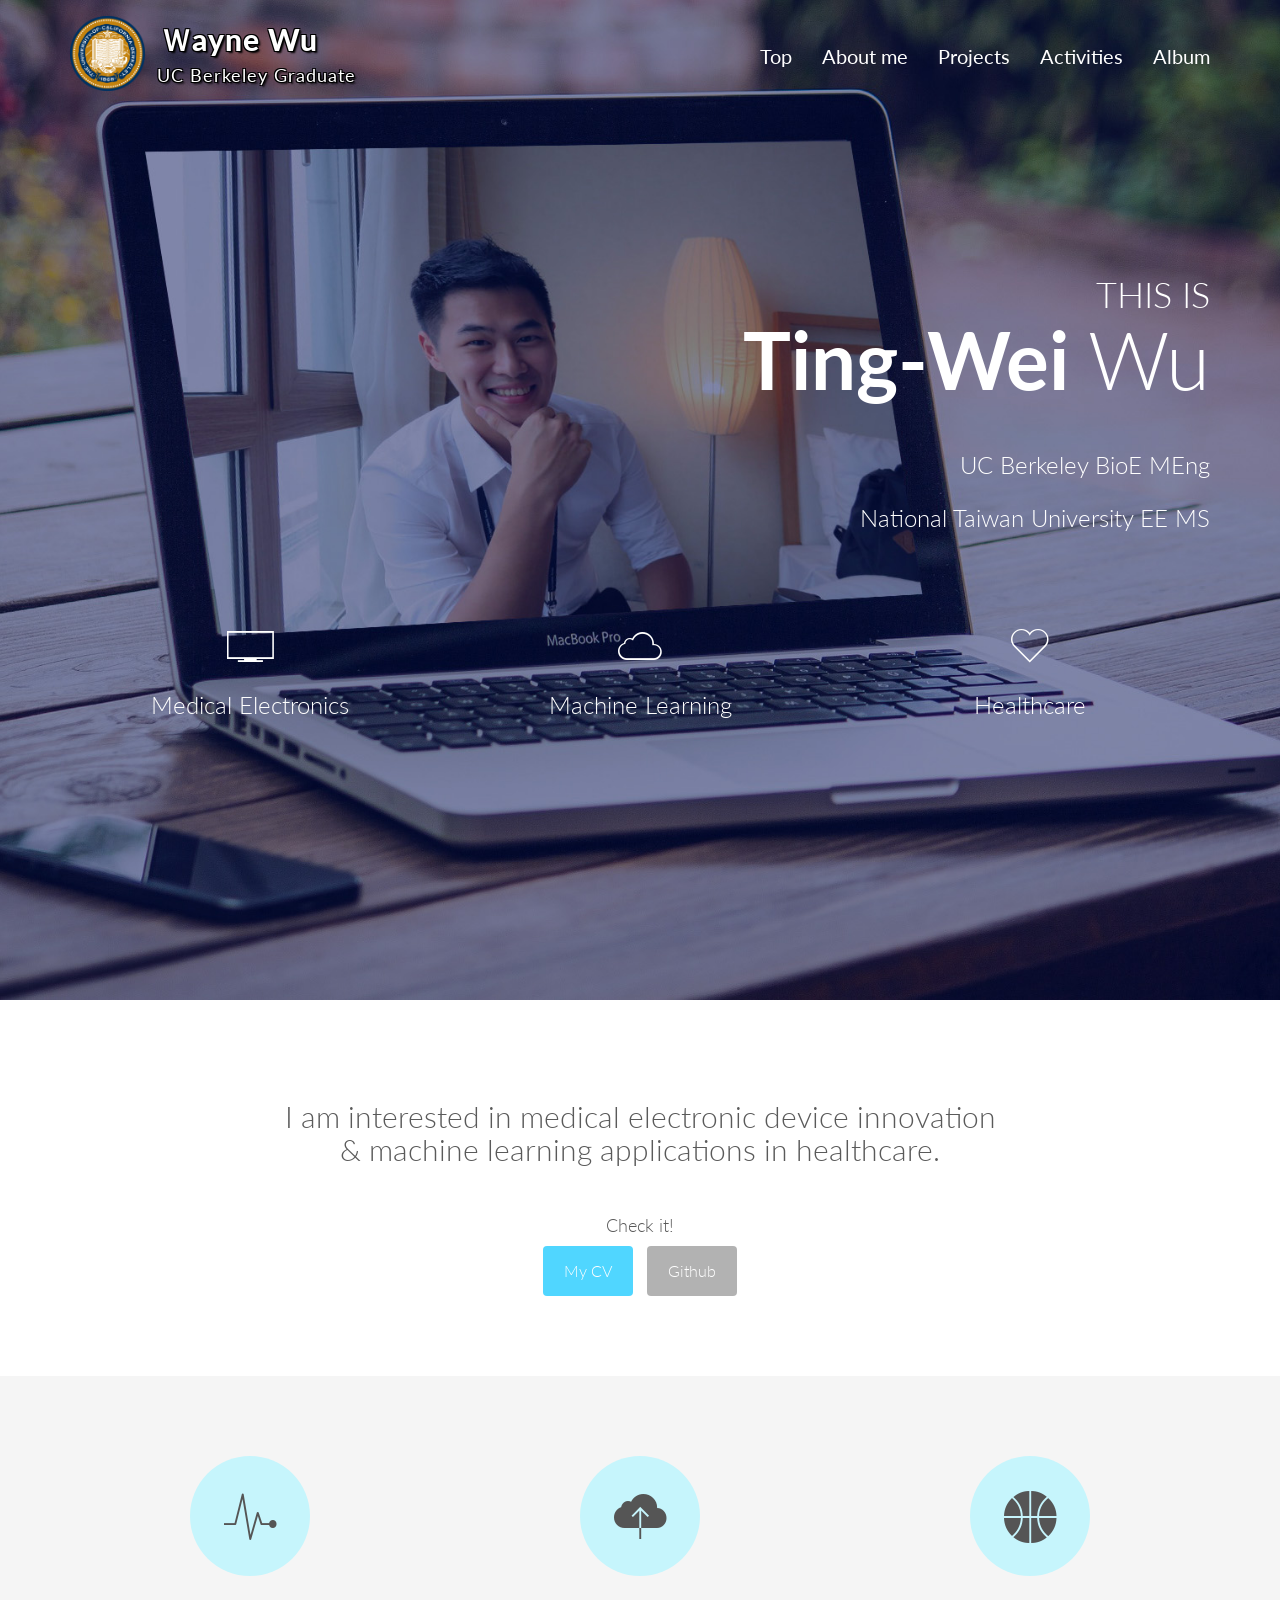
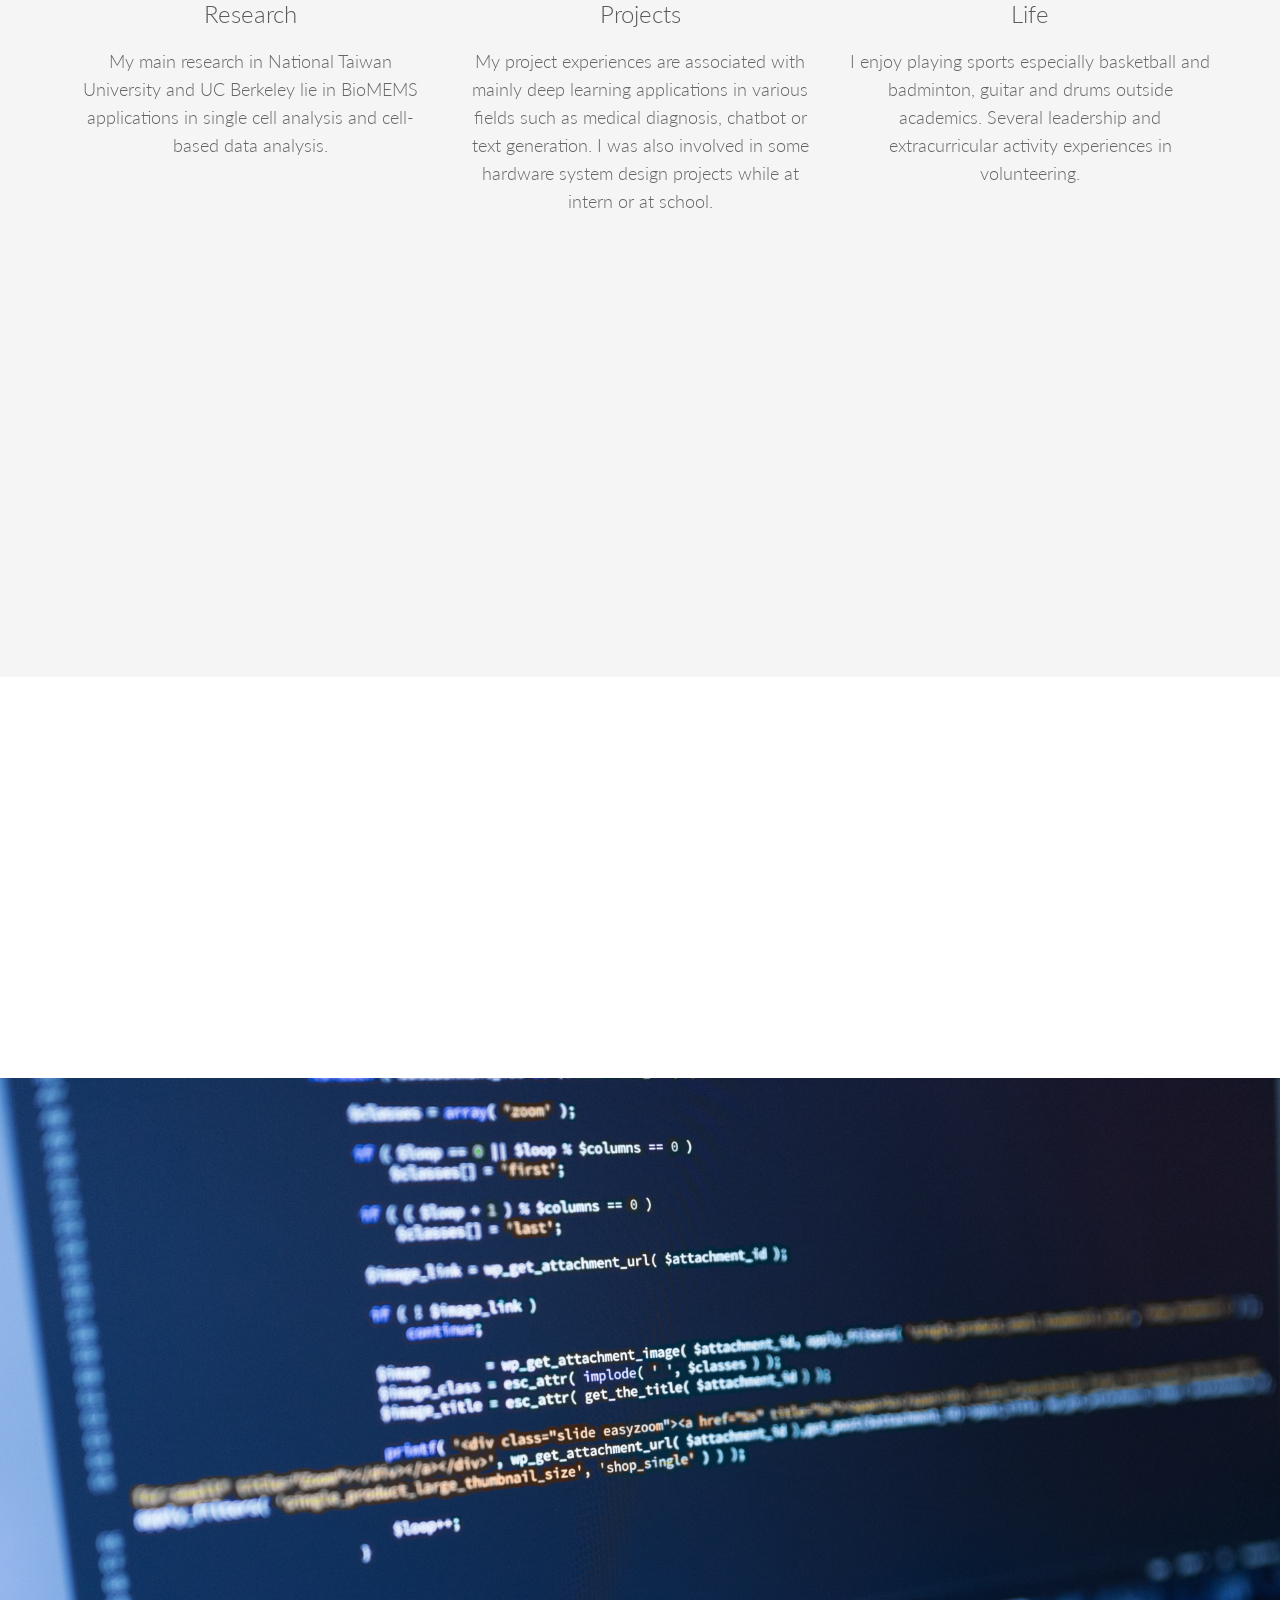
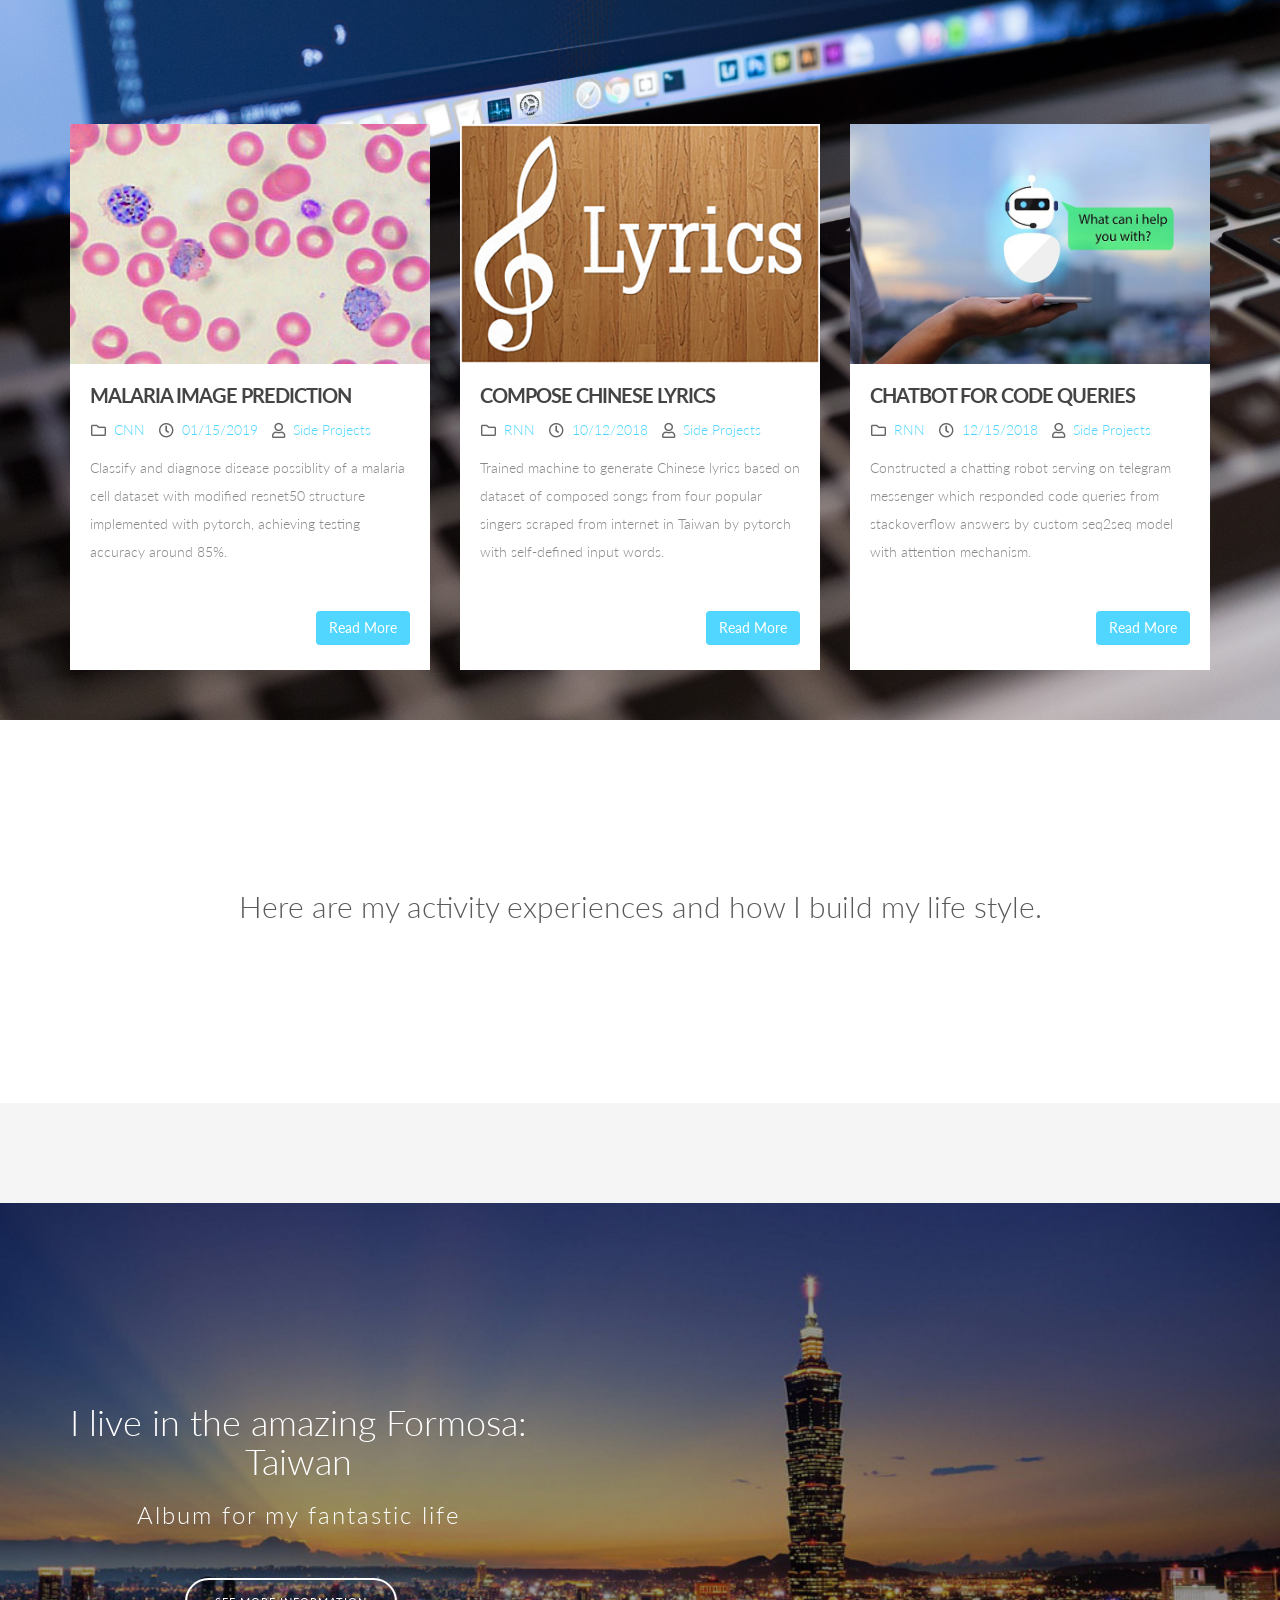
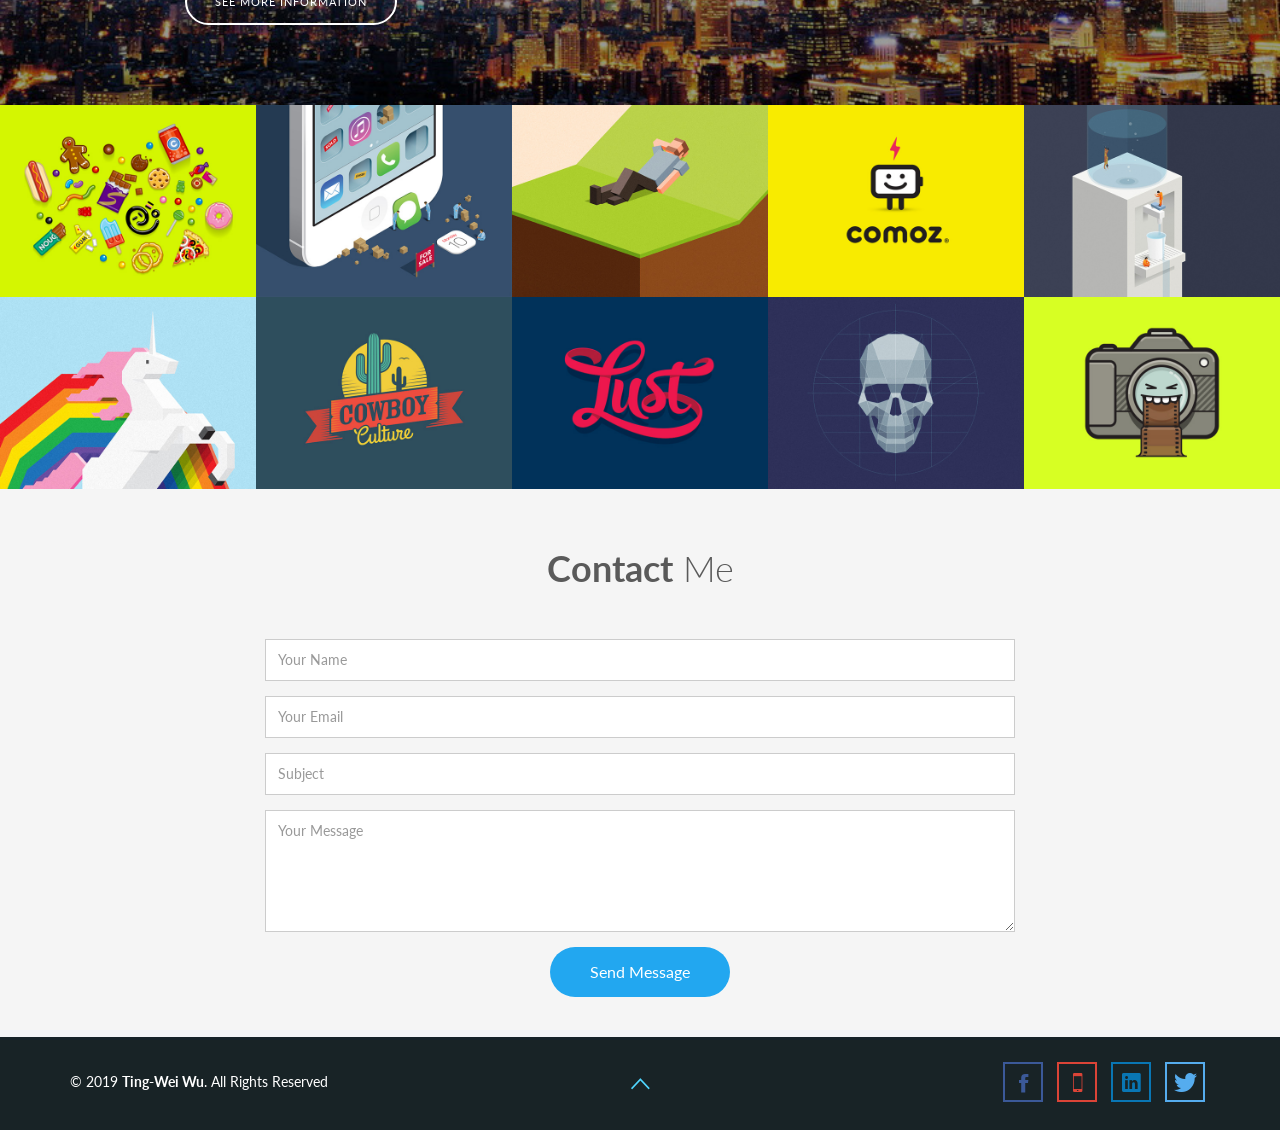
==== commit 13a69f2c: "ADD" ====
--- a/main/index.html
+++ b/main/index.html
@@ -229,7 +229,7 @@
             <div class="col-md-4 portfo wow fadeInUp da-item" data-mh="blog-posts">
                 <a href="#" title="View Post">
                     <div class="imgBox">
-                      <img src="img/projects/blog2.JPG" class="img-responsive" alt="">
+                      <img src="img/projects/blog2.jpg" class="img-responsive" alt="">
                       <div class="portfolio-hover-content">
                           <i class="far fa-folder"></i>
                       </div>
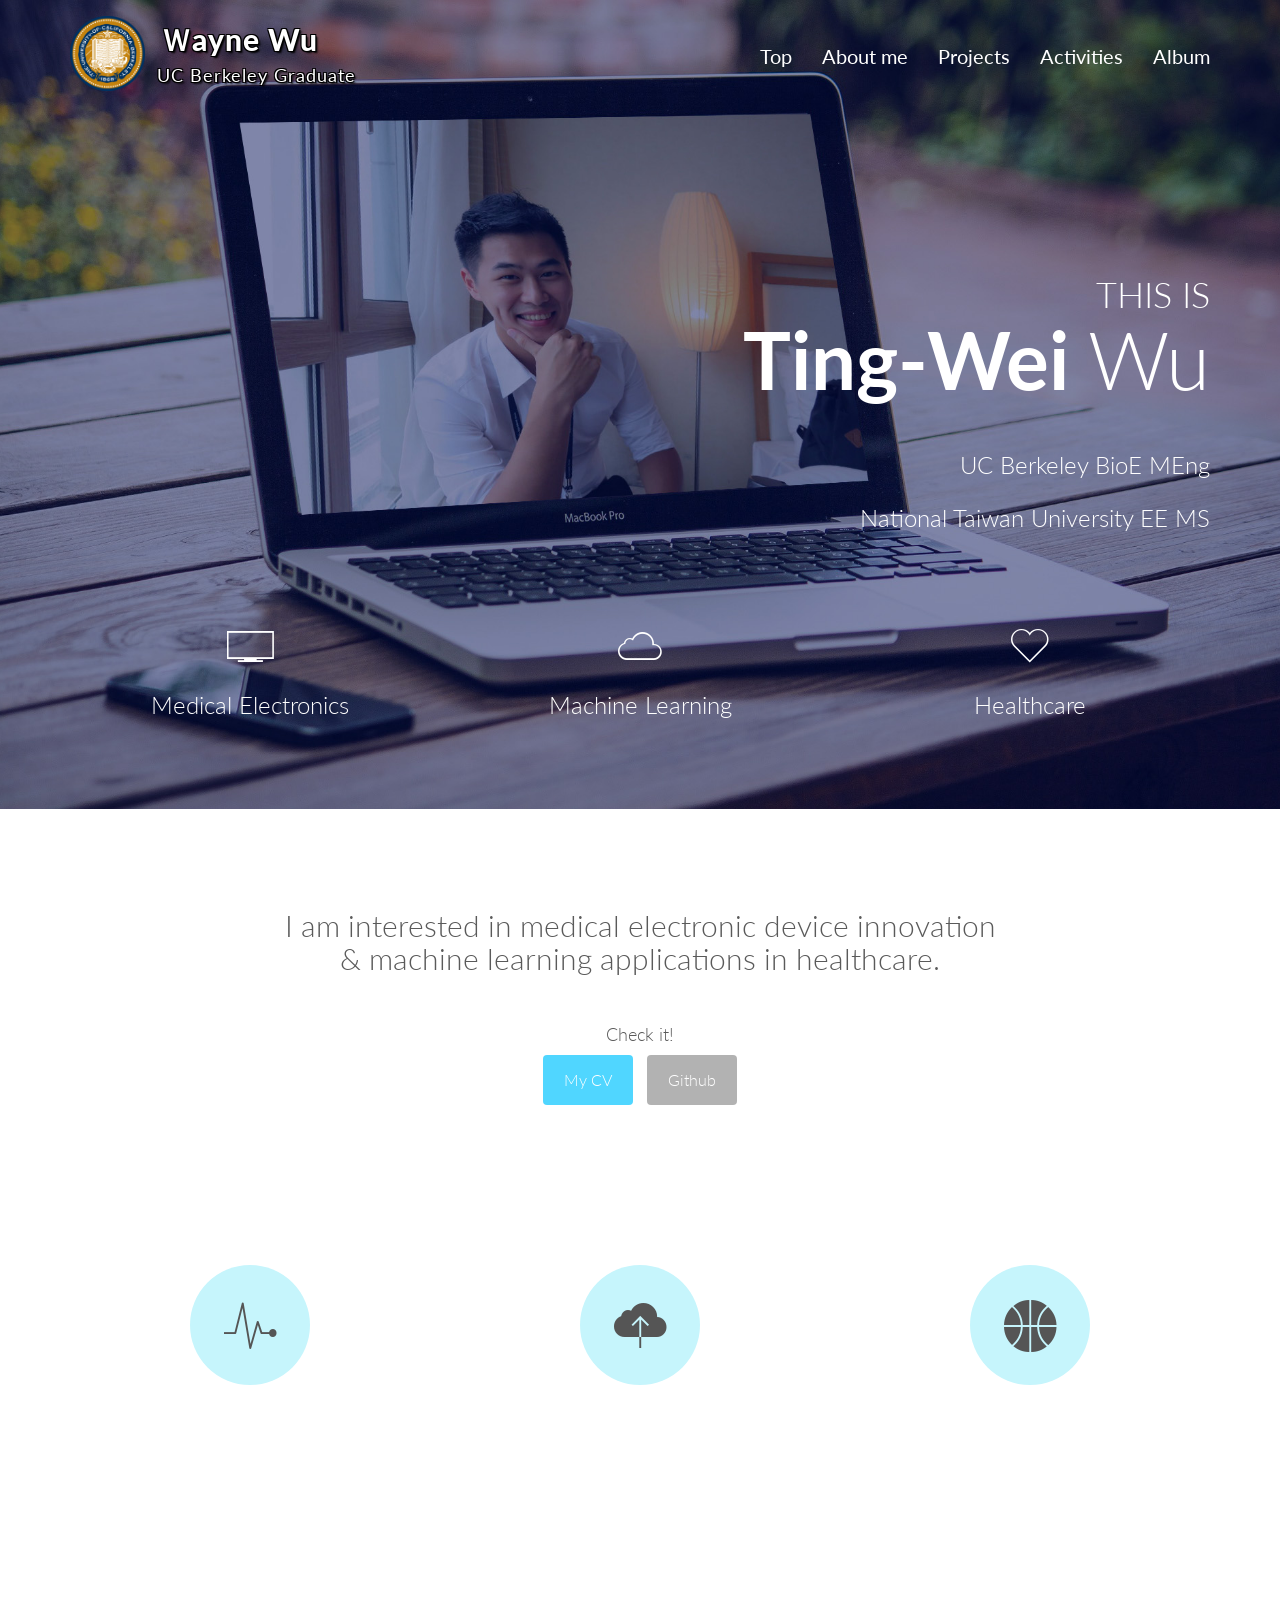
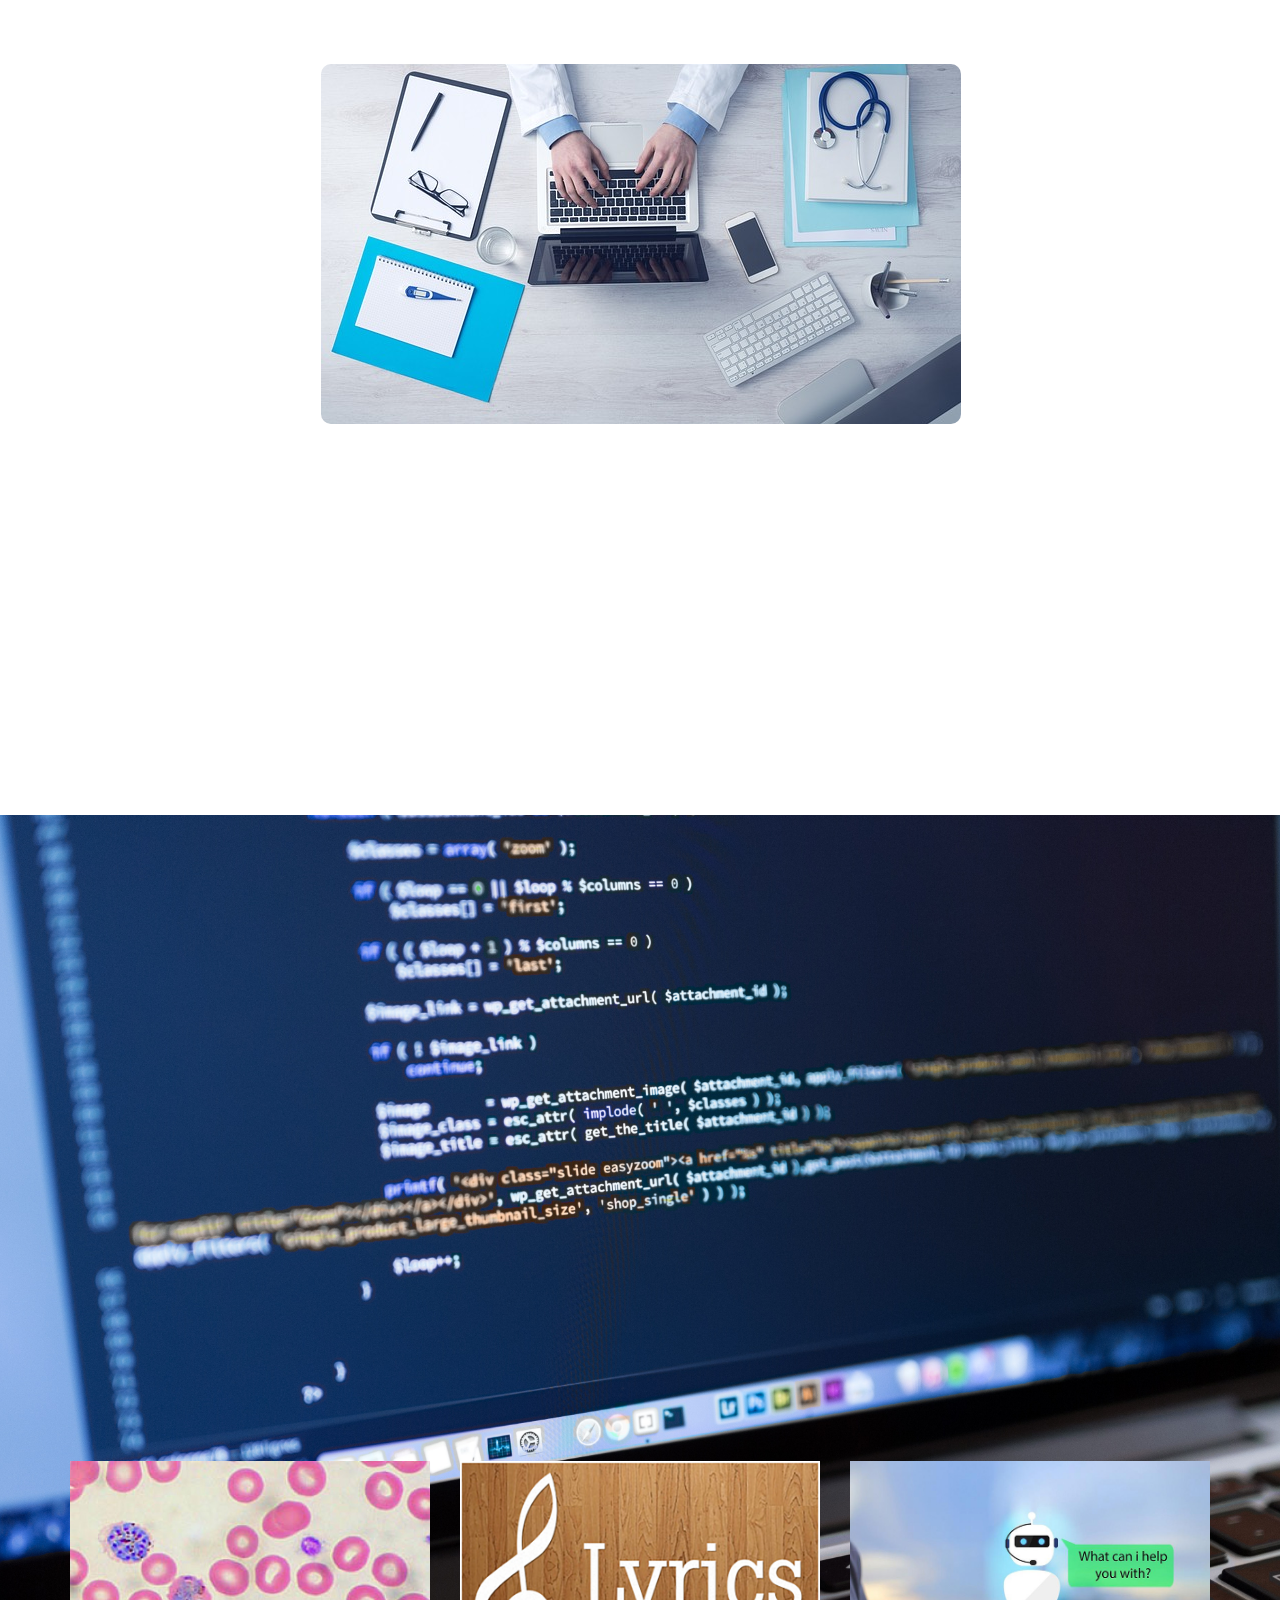
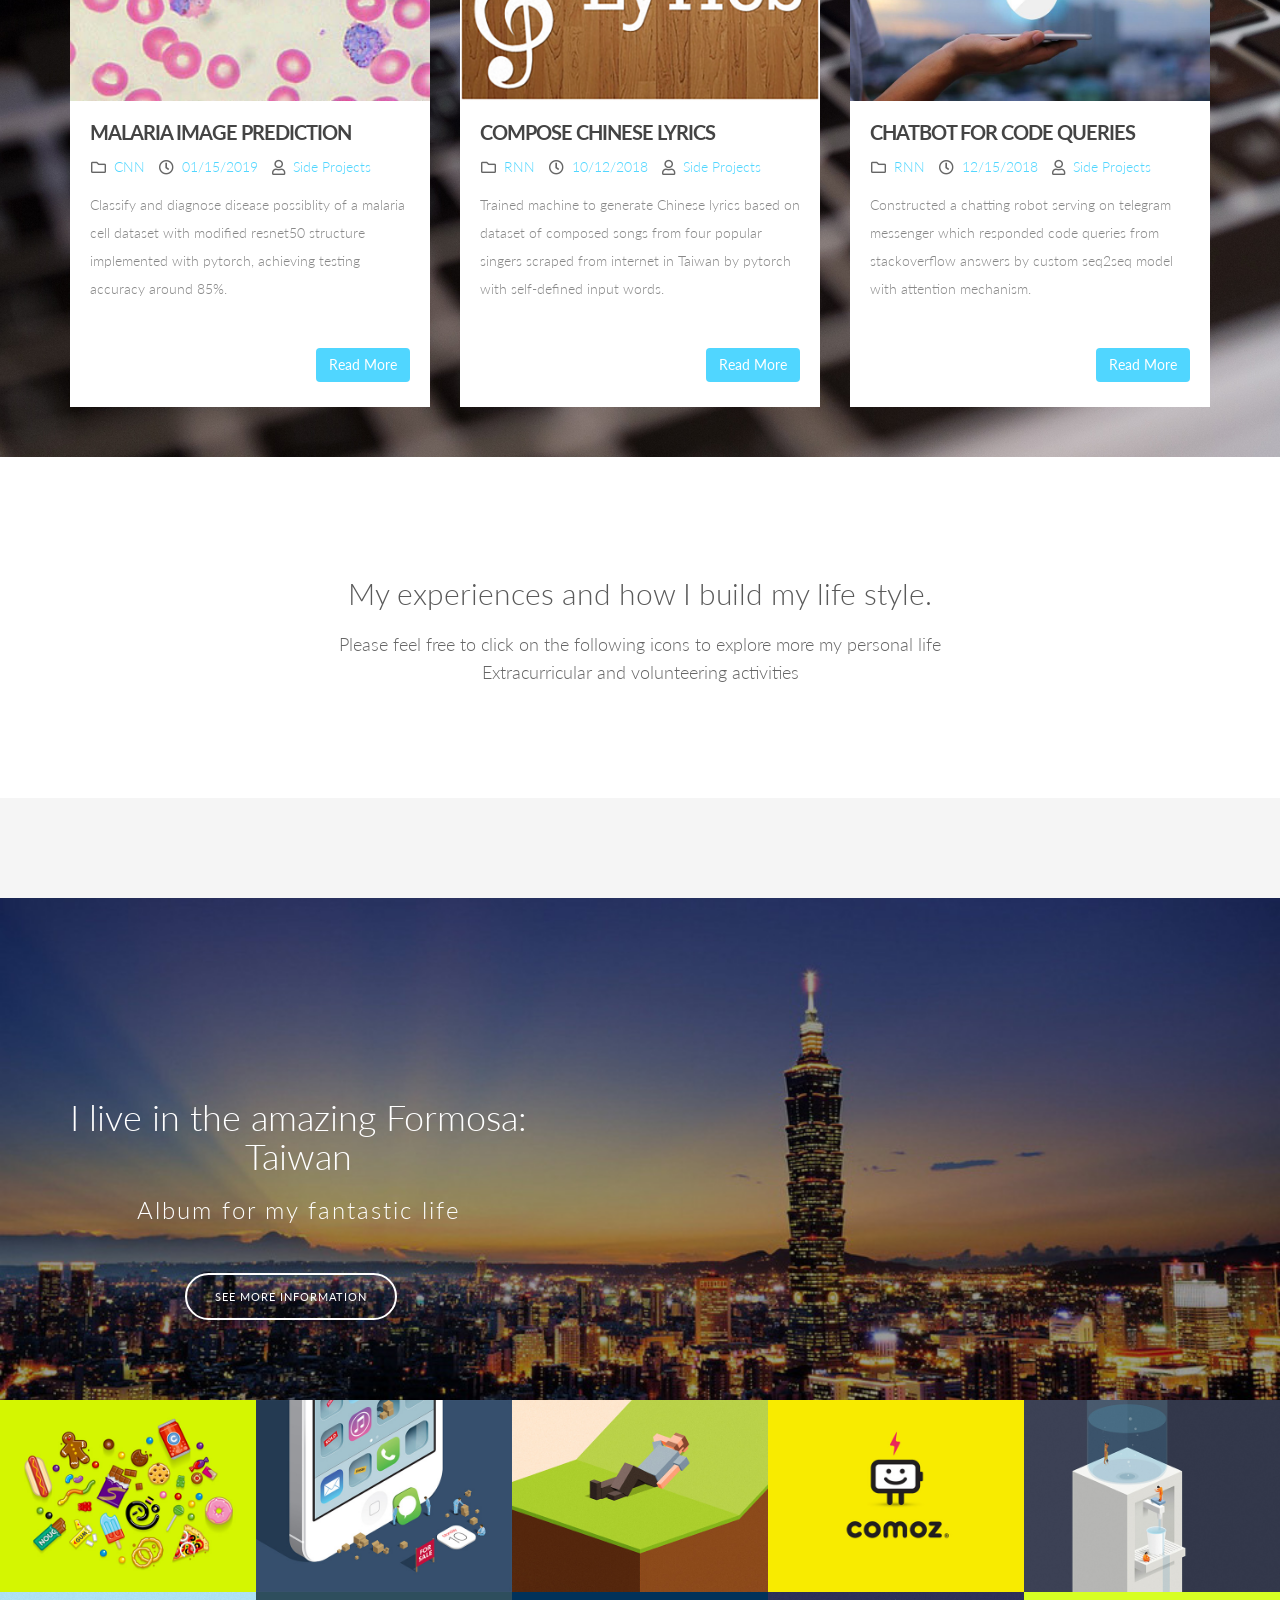
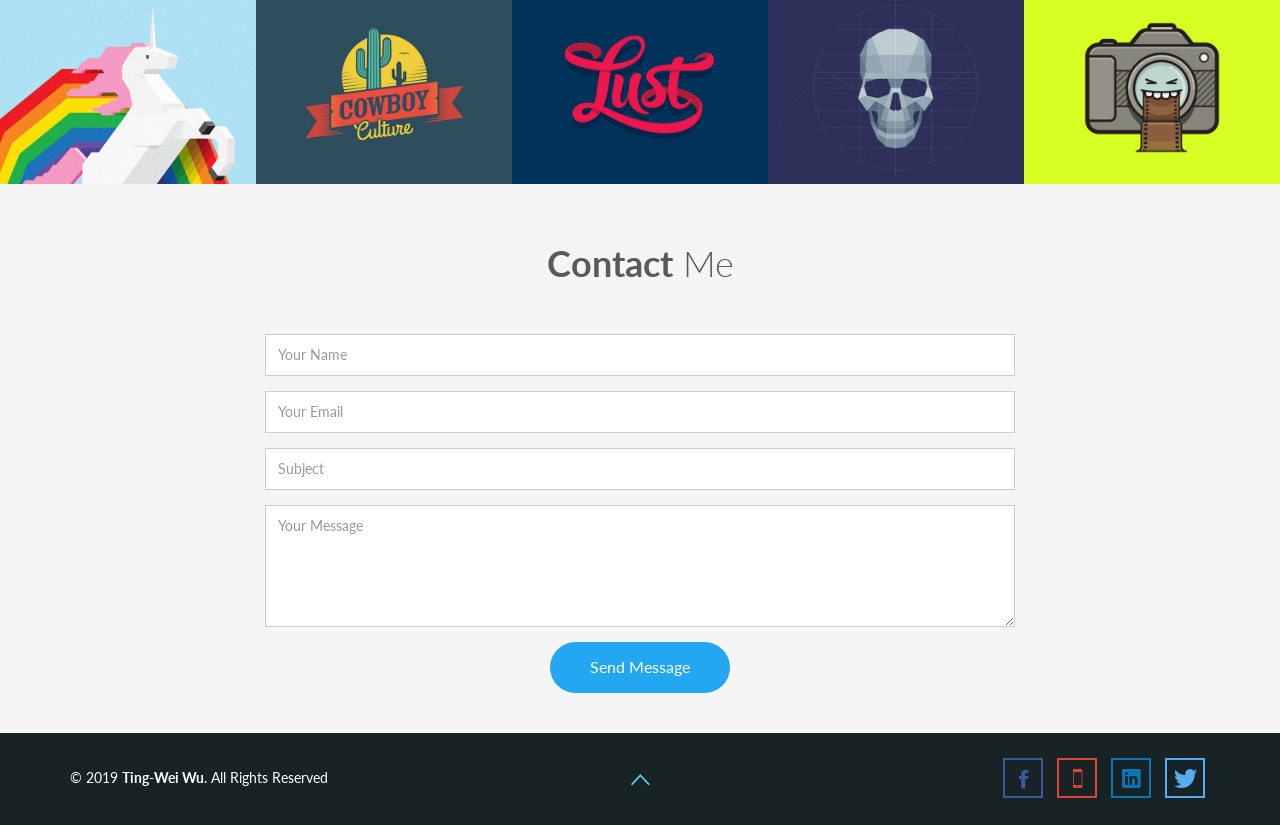
==== commit 2c9b3a24: "3/1" ====
--- a/main/index.html
+++ b/main/index.html
@@ -129,7 +129,7 @@
   </div>
   <!-- /.container -->
   
-  <div id="g">
+  <div id="hh">
     <div class="container">
       <div class="row centered">
         <div class="col-sm-4 features-box wow fadeInUp">
@@ -139,9 +139,9 @@
               </div>
             </a>
             <h3>Research</h3>
-            <p>My main research in National Taiwan University and UC Berkeley lie 
+            <p2>My main research in National Taiwan University and UC Berkeley lie 
               in BioMEMS applications in single cell analysis and cell-based data analysis.
-            </p>
+            </p2>
         </div>
         <!--/col-md-4-->
         <div class="col-sm-4 features-box wow fadeInDown">
@@ -151,10 +151,10 @@
               </div>
             </a>
             <h3>Projects</h3>
-            <p>My project experiences are associated with mainly deep learning 
+            <p2>My project experiences are associated with mainly deep learning 
               applications in various fields such as medical diagnosis, chatbot or text generation.
               I was also involved in some hardware system design projects while at intern or at school.
-            </p>
+            </p2>
         </div>
         <!--/col-md-4-->
         <div class="col-sm-4 features-box wow fadeInUp">
@@ -164,9 +164,9 @@
               </div>
             </a>
             <h3>Life</h3>
-            <p>I enjoy playing sports especially basketball and badminton, guitar and drums outside academics. 
+            <p2>I enjoy playing sports especially basketball and badminton, guitar and drums outside academics. 
               Several leadership and extracurricular activity experiences in volunteering.
-            </p>
+            </p2>
         </div>
         <!--/col-md-4-->
       </div>
@@ -186,7 +186,7 @@
 
   <!------------ Projects --------------->
   <div id="padding">
-    <div class="container ptb" id="projects">
+    <div class="container mtb" id="projects">
       <div class="row centered mb wow jellyInDown">
         <h2>Check some of my latest works.</h2>
         <div class="col-md-8 col-md-offset-2">
@@ -356,17 +356,24 @@
 
     </div>
     <!--/.G-->
-
+  </div>
+  <!--/padding-->
+  <div id="activities"></div>
   <!------------ Activities --------------->
-    <div class="container mt wow jellyInDown ptb" id="activities">
-      <div class="row centered">
-        <h2 class="mb">Here are my activity experiences and how I build my life style.</h2>
-      </div>
-      <!--/row-->
-    </div>
-    <!--/container-->
-  </div>
-  <!--/padding-->
+  <div class="container wow jellyInDown mtb">
+    <div class="row centered mb">
+      <h2>
+        My experiences and how I build my life style.
+      </h2>
+      <div class="col-md-8 col-md-offset-2">
+          <p>Please feel free to click on the following icons to explore more my personal life<br/>
+              Extracurricular and volunteering activities<br/></p>
+      </div>
+    </div>
+    <!--/row-->
+  </div>
+  <!--/container-->
+  
   <div id="g">
     
   </div>
--- a/main/css/style.css
+++ b/main/css/style.css
@@ -36,6 +36,19 @@
 	color: #666;
 	margin-top: 10px;
 }
+
+p2 {
+	padding: 0;
+	margin-bottom: 12px;
+  font-family: 'Lato', sans-serif;
+	font-weight: 300;
+	font-size: 18px;
+	line-height: 28px;
+	color: #fff;
+	margin-top: 10px;
+}
+
+
 
 html,
 body {
@@ -138,7 +151,7 @@
 .navbar.navbar-no-bg { background: transparent !important; }
 
 .navbar.navbar-no-bg.scrolled { 
-	background: rgba(255, 255, 255, 0.9) !important
+	background: rgba(255, 255, 255, 0.5) !important
 }
 
 ul.navbar-nav {
@@ -228,9 +241,10 @@
 #h {
 	background: url(../img/header.jpg) no-repeat center;
 	padding-top: 5px;
+	padding-bottom: 80px;
 	background-attachment: relative;
 	background-position: center center;
-	height: 1000px;
+	min-height: 450px;
 	width: 100%;
 
     -webkit-background-size: 100%;
@@ -243,6 +257,12 @@
     -o-background-size: cover;
     background-size: cover;
     color: white;
+}
+
+@media (min-width: 1500px) {
+	#h{
+		height: 1000px;
+	}
 }
 
 #h h1 {
@@ -306,6 +326,26 @@
 /*	################################################################
 	.4 ABOUT ME
 ################################################################# */
+#hh {
+	background: url(../img/header2.jpg) no-repeat center;
+	background-attachment: relative;
+	background-position: center center;
+	min-height: 450px;
+	width: 100%;
+	padding-top: 50px;
+	padding-bottom: 50px;
+
+	-webkit-background-size: 100%;
+	-moz-background-size: 100%;
+	-o-background-size: 100%;
+	background-size: 100%;
+
+	-webkit-background-size: cover;
+	-moz-background-size: cover;
+	-o-background-size: cover;
+	background-size: cover;
+	color: white;
+}
 
 #g {
 	padding-top: 50px;
@@ -387,7 +427,7 @@
 	padding-top: 50px;
 	background-attachment: relative;
 	background-position: center center;
-	min-height: 450px;;
+	min-height: 450px;
 	width: 100%;
 
     -webkit-background-size: 100%;
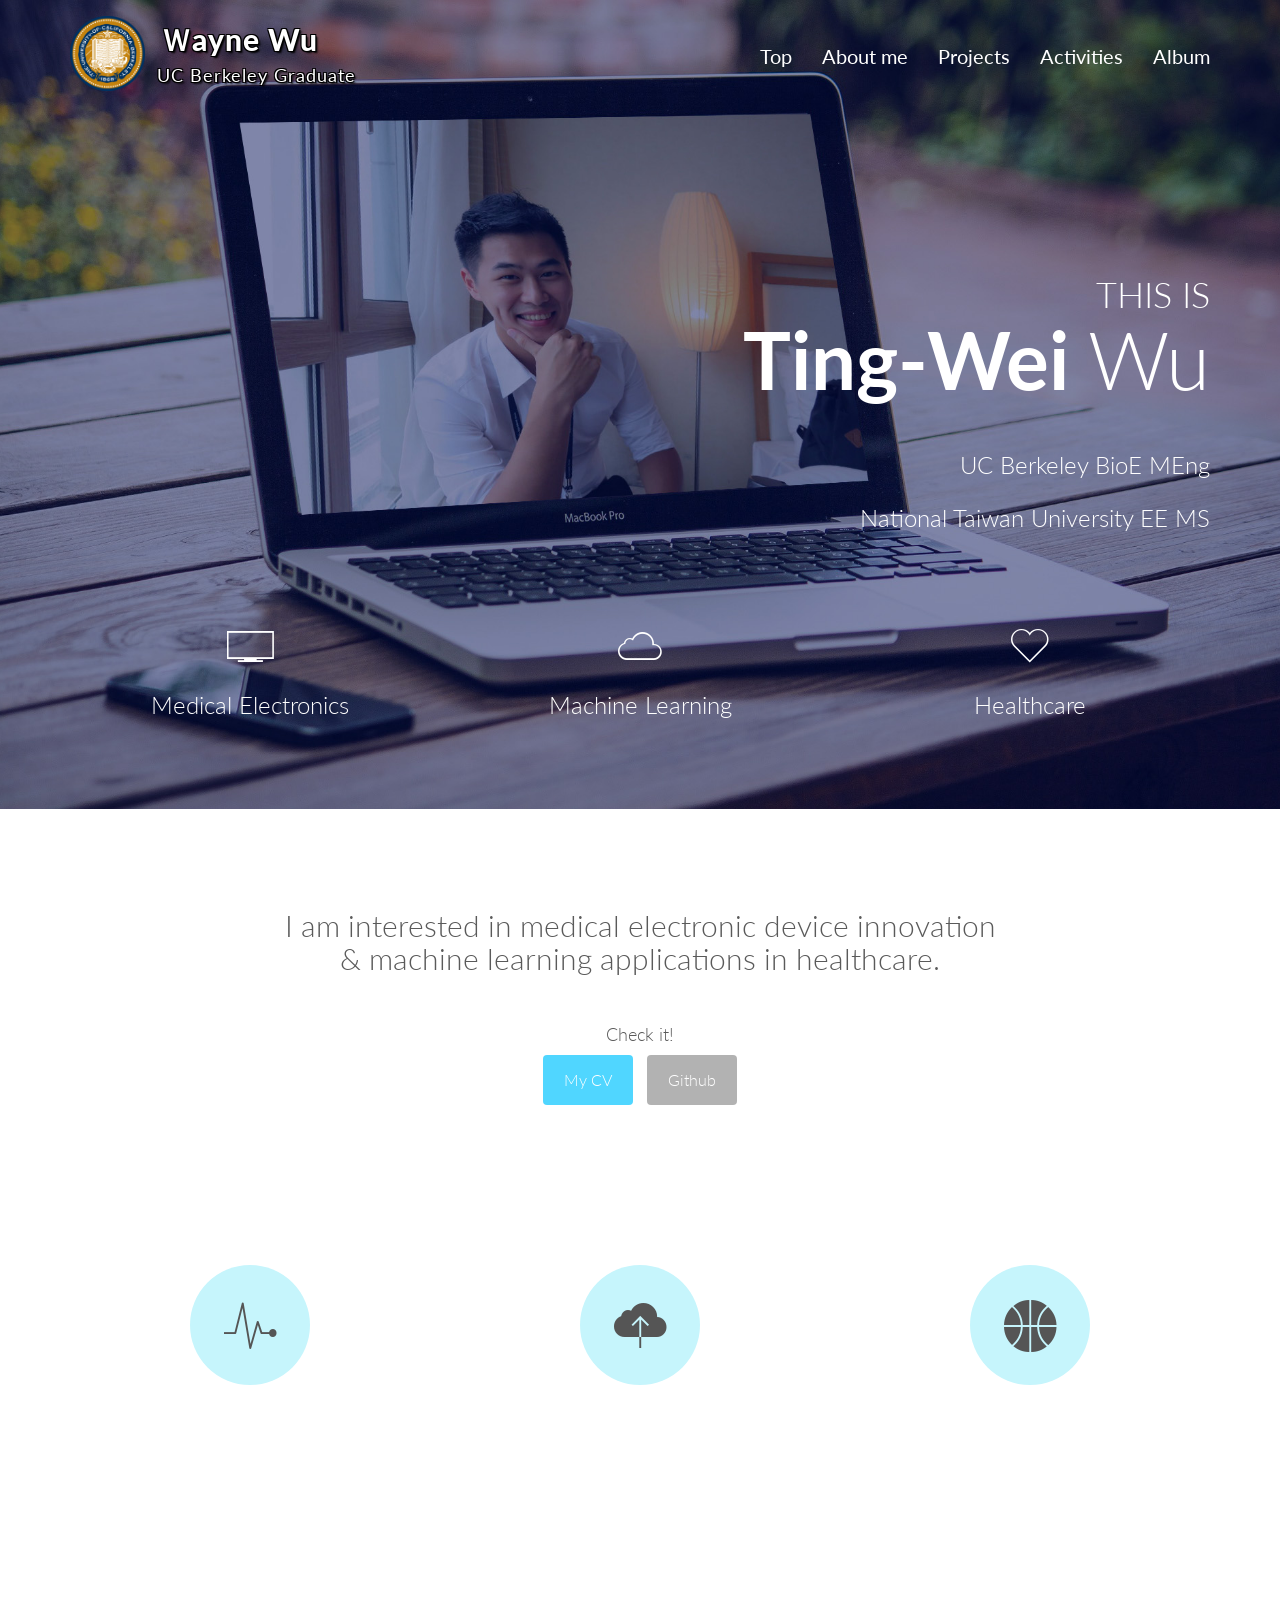
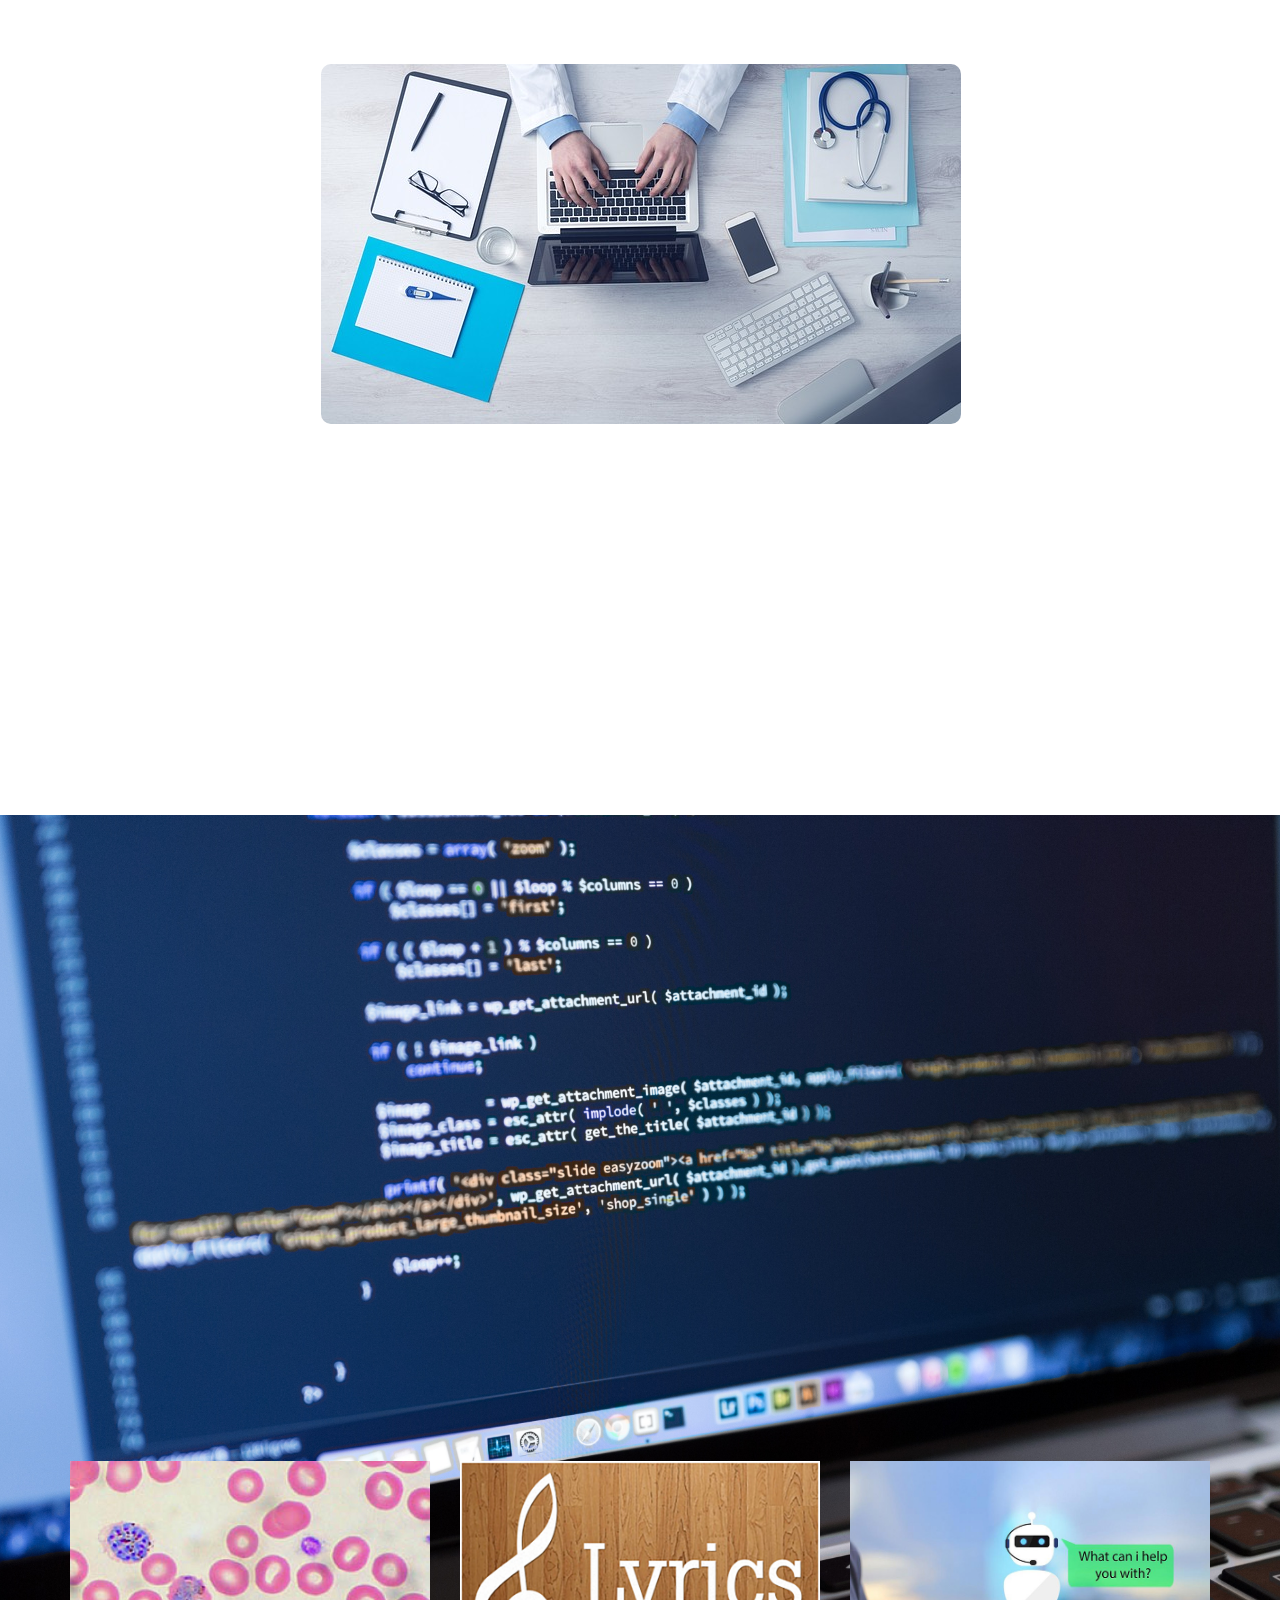
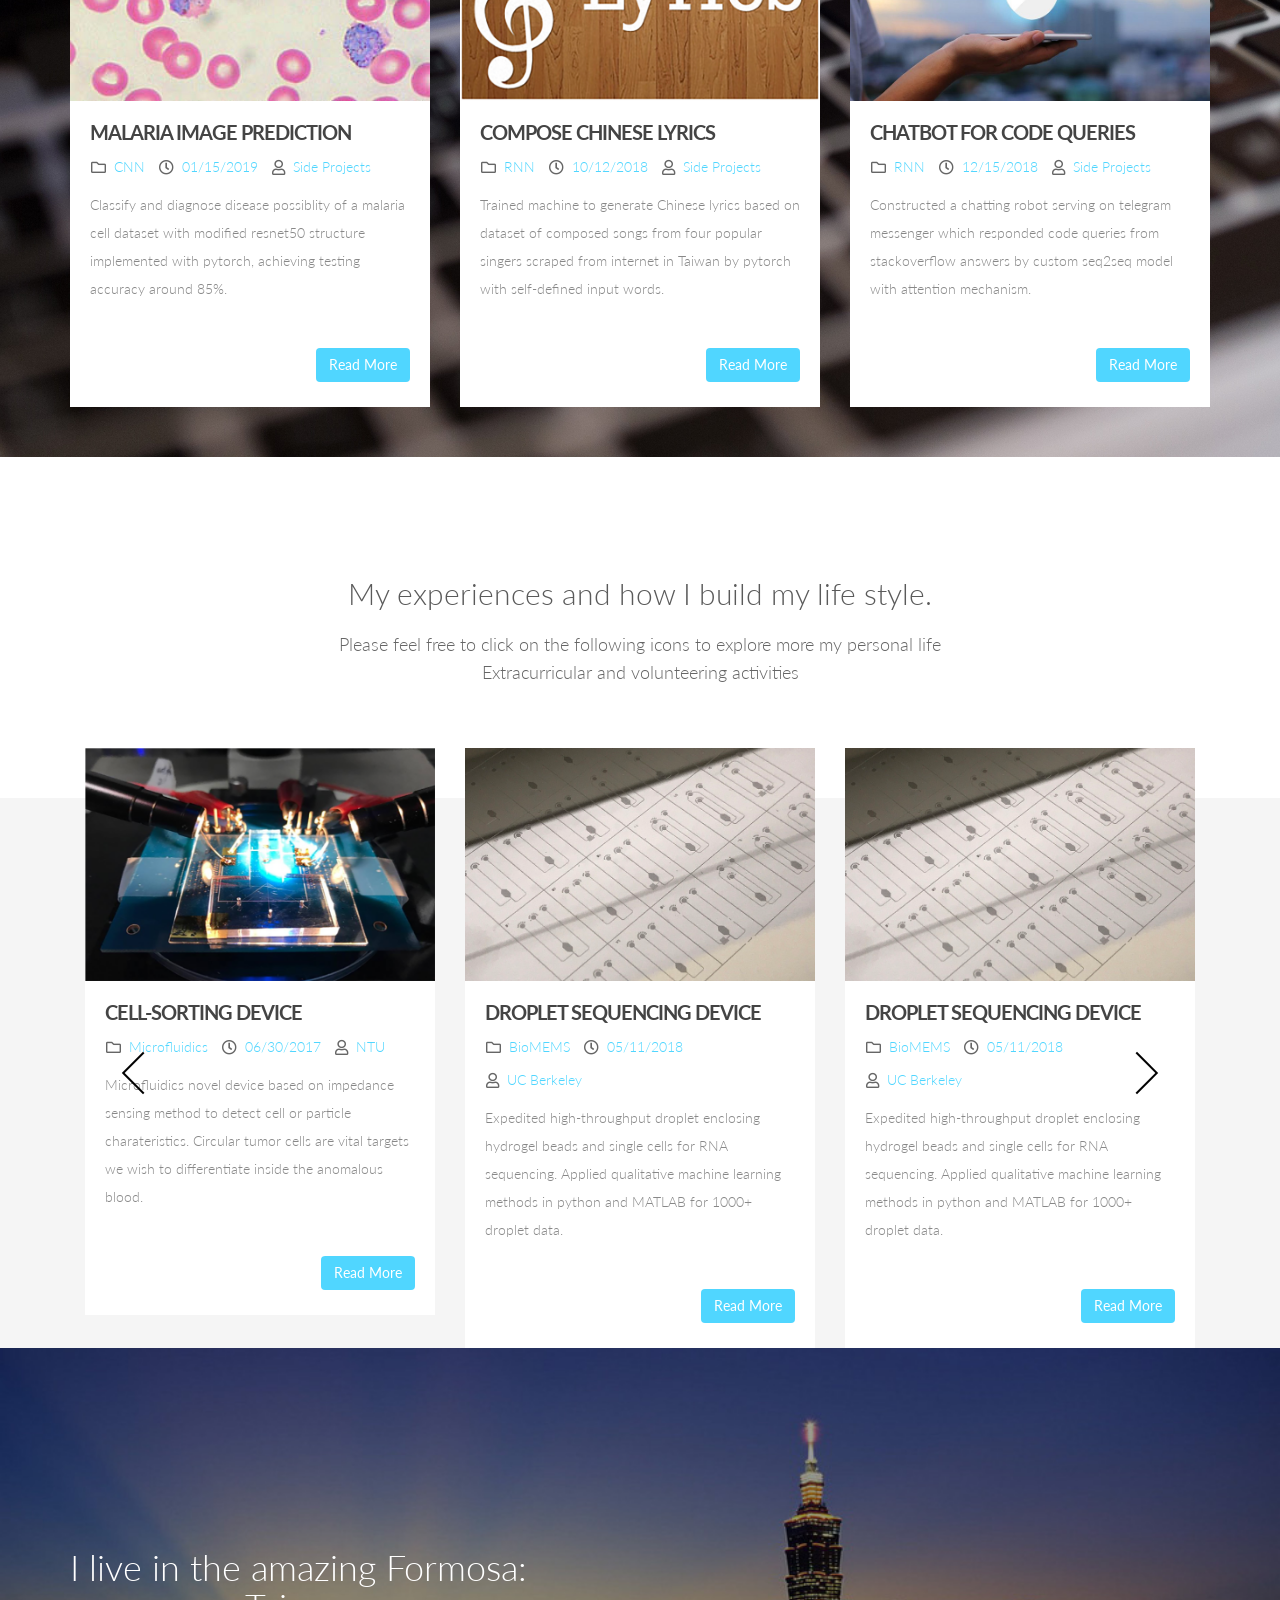
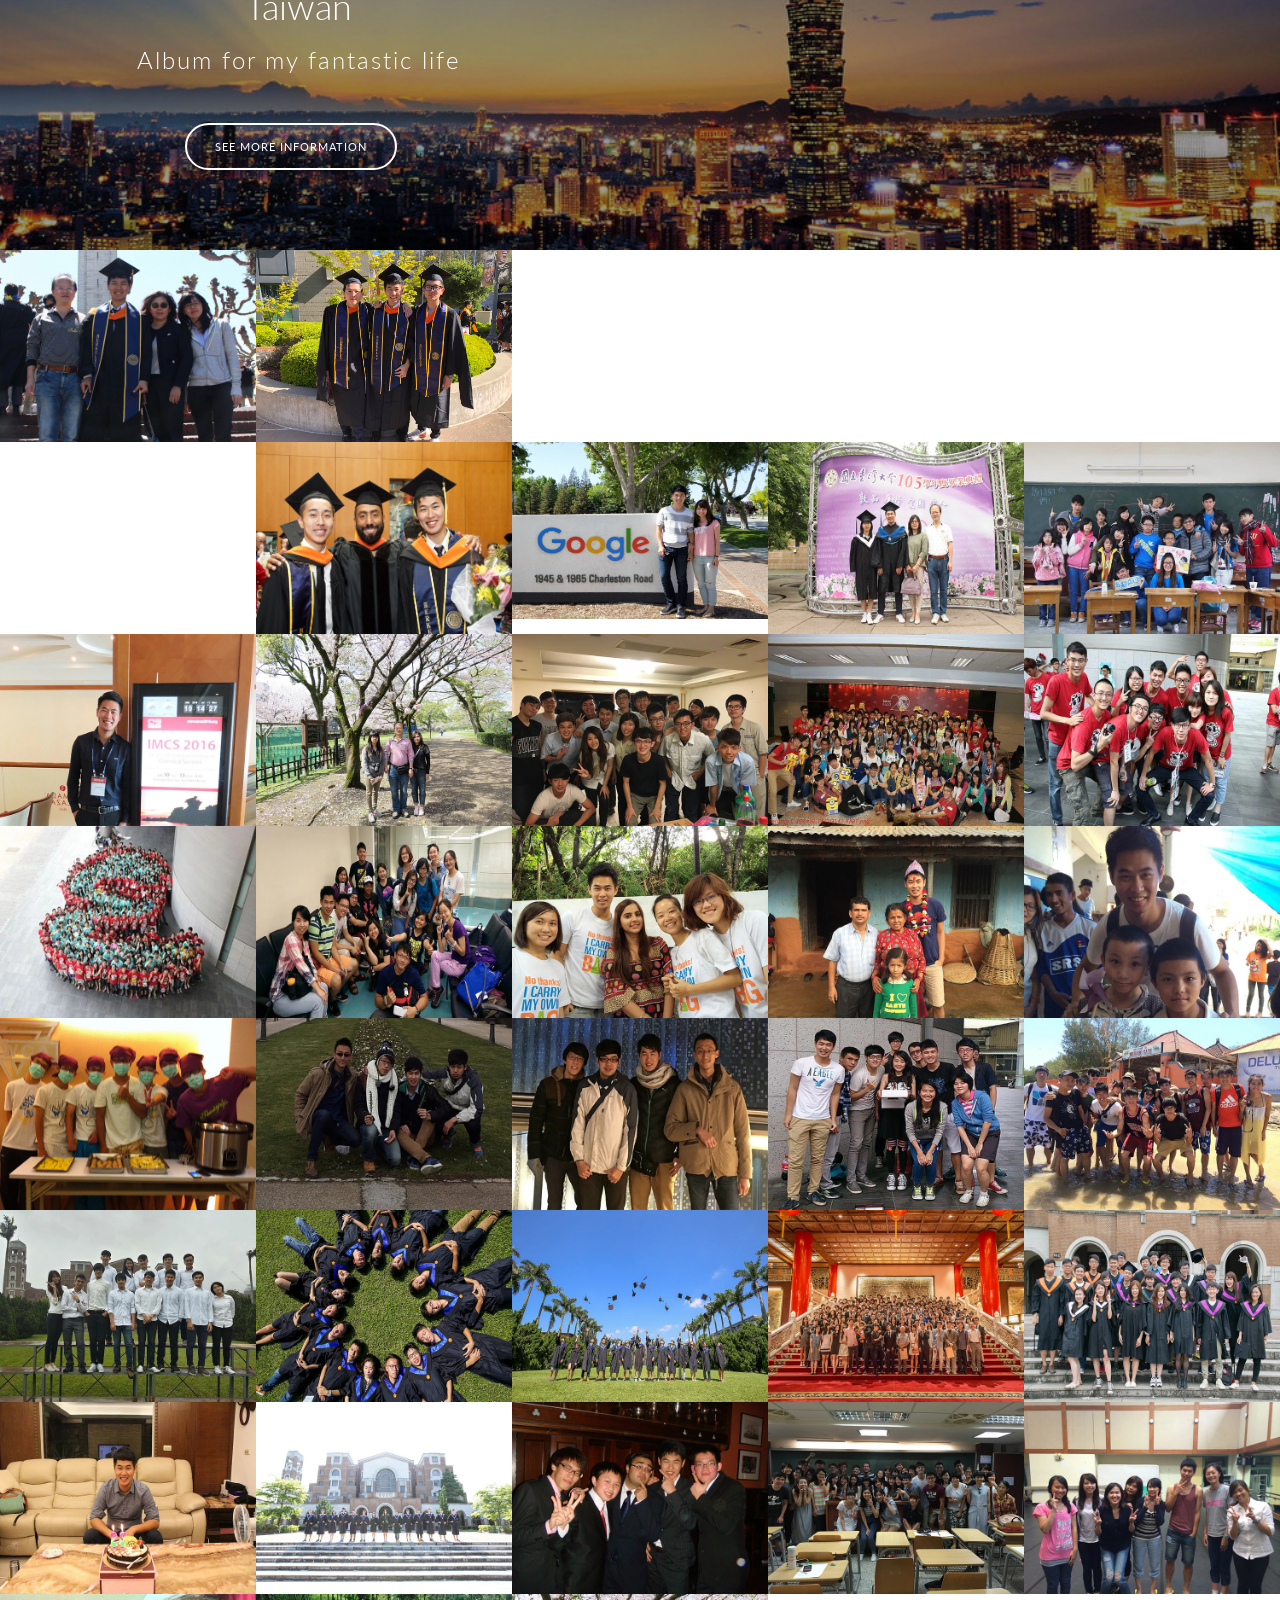
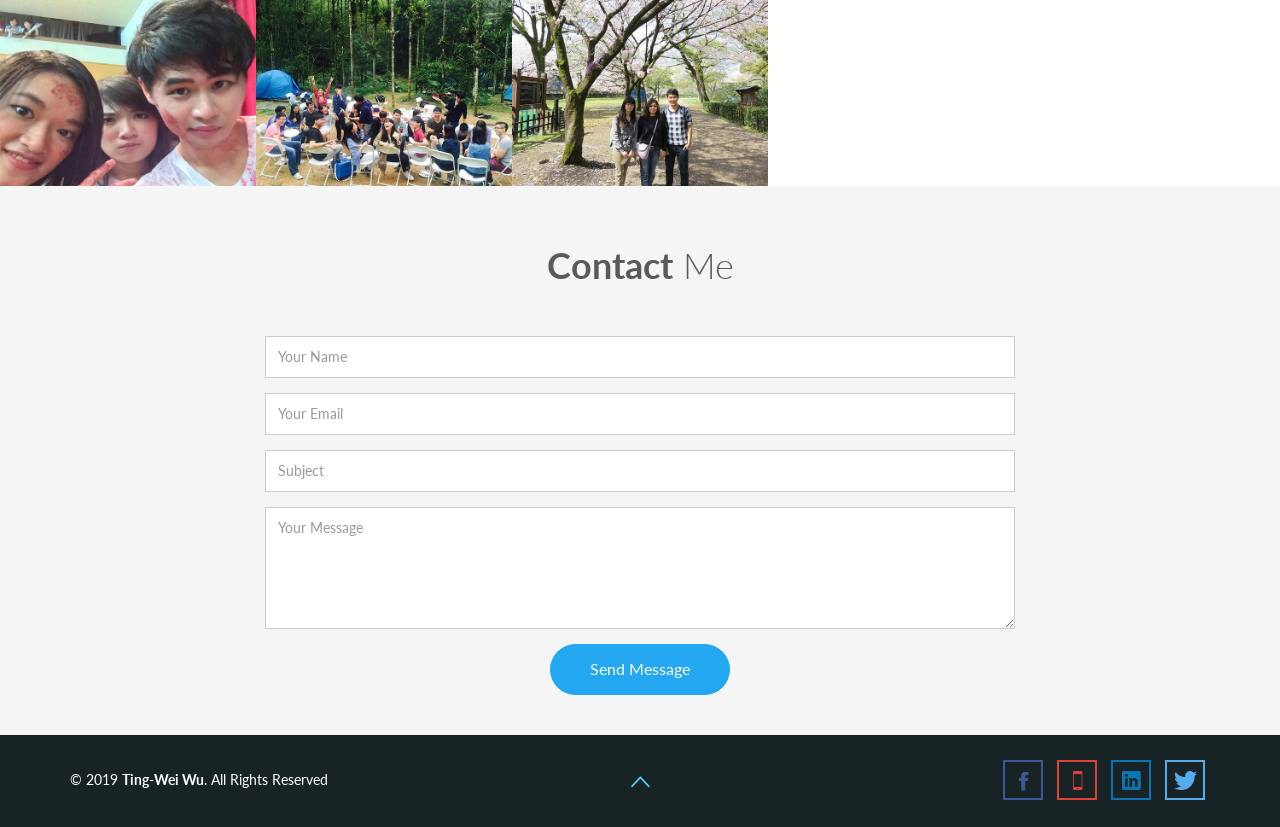
==== commit a1214940: "3/5" ====
--- a/main/index.html
+++ b/main/index.html
@@ -373,9 +373,176 @@
     <!--/row-->
   </div>
   <!--/container-->
+  <div id="g">
+  <div class="container activity">
+    <div class="slider-wrapper">
+      <div class="inner-wrapper">
+        
+        
+        <div class="slide">
+          <div class="direction-aware">
+              <div class="col-md-4 portfo wow fadeInUp da-item" data-mh="blog-posts">
+                  <a href="#" title="View Post">
+                      <div class="imgBox">
+                        <img src="img/projects/blog1.png" class="img-responsive" alt="">
+                        <div class="portfolio-hover-content">
+                            <i class="far fa-folder"></i>
+                        </div>
+                      </div>                             
+                  </a>
+                  <div class="item-caption">
+                      <h4>Cell-sorting Device</h4>
+                      <ul class="list-inline post-meta-list">
+                          <li><p class="text-muted"><i class="far fa-folder"></i> <a href="#" title="">Microfluidics</a></p></li>
+                          <li><p class="text-muted"><i class="far fa-clock-o"></i> <a href="#" title="">06/30/2017</a></p></li>
+                          <li><p class="text-muted"><i class="far fa-user"></i> <a href="#" title="">NTU</a></p></li>
+                      </ul> 
+                      <p class="post-excerpt">
+                          Microfluidics novel device based on impedance sensing method to detect cell or particle charateristics. 
+                          Circular tumor cells are vital targets we wish to differentiate inside the anomalous blood.
+                      </p>
+                      <a class="btn mt2 pull-right" href="single-post.html">Read More</a>
+                  </div>
+              </div>
   
-  <div id="g">
+              <div class="col-md-4 portfo wow fadeInUp da-item" data-mh="blog-posts">
+                  <a href="#" title="View Post">
+                      <div class="imgBox">
+                        <img src="img/projects/blog2.jpg" class="img-responsive" alt="">
+                        <div class="portfolio-hover-content">
+                            <i class="far fa-folder"></i>
+                        </div>
+                      </div>                             
+                  </a>
+                  <div class="item-caption">
+                      <h4>Droplet Sequencing Device</h4>
+                      <ul class="list-inline post-meta-list">
+                          <li><p class="text-muted"><i class="far fa-folder"></i> <a href="#" title="">BioMEMS</a></p></li>
+                          <li><p class="text-muted"><i class="far fa-clock-o"></i> <a href="#" title="">05/11/2018</a></p></li>
+                          <li><p class="text-muted"><i class="far fa-user"></i> <a href="#" title="">UC Berkeley</a></p></li>
+                      </ul> 
+                      <p class="post-excerpt">
+                        Expedited high-throughput droplet enclosing hydrogel beads and single cells for RNA sequencing.
+                        Applied qualitative machine learning methods in python and MATLAB for 1000+ droplet data.
+  
+                      </p>
+                      <a class="btn mt2 pull-right" href="single-post.html">Read More</a>
+                  </div>
+              </div>
+
+              <div class="col-md-4 portfo wow fadeInUp da-item" data-mh="blog-posts">
+                  <a href="#" title="View Post">
+                      <div class="imgBox">
+                        <img src="img/projects/blog2.jpg" class="img-responsive" alt="">
+                        <div class="portfolio-hover-content">
+                            <i class="far fa-folder"></i>
+                        </div>
+                      </div>                             
+                  </a>
+                  <div class="item-caption">
+                      <h4>Droplet Sequencing Device</h4>
+                      <ul class="list-inline post-meta-list">
+                          <li><p class="text-muted"><i class="far fa-folder"></i> <a href="#" title="">BioMEMS</a></p></li>
+                          <li><p class="text-muted"><i class="far fa-clock-o"></i> <a href="#" title="">05/11/2018</a></p></li>
+                          <li><p class="text-muted"><i class="far fa-user"></i> <a href="#" title="">UC Berkeley</a></p></li>
+                      </ul> 
+                      <p class="post-excerpt">
+                        Expedited high-throughput droplet enclosing hydrogel beads and single cells for RNA sequencing.
+                        Applied qualitative machine learning methods in python and MATLAB for 1000+ droplet data.
+  
+                      </p>
+                      <a class="btn mt2 pull-right" href="single-post.html">Read More</a>
+                  </div>
+              </div>
+          </div>
+        </div>
+
+        <div class="slide">
+            <div class="direction-aware">
+                <div class="col-md-4 portfo wow fadeInUp da-item" data-mh="blog-posts">
+                    <a href="#" title="View Post">
+                        <div class="imgBox">
+                          <img src="img/projects/blog1.png" class="img-responsive" alt="">
+                          <div class="portfolio-hover-content">
+                              <i class="far fa-folder"></i>
+                          </div>
+                        </div>                             
+                    </a>
+                    <div class="item-caption">
+                        <h4>Cell-sorting Device</h4>
+                        <ul class="list-inline post-meta-list">
+                            <li><p class="text-muted"><i class="far fa-folder"></i> <a href="#" title="">Microfluidics</a></p></li>
+                            <li><p class="text-muted"><i class="far fa-clock-o"></i> <a href="#" title="">06/30/2017</a></p></li>
+                            <li><p class="text-muted"><i class="far fa-user"></i> <a href="#" title="">NTU</a></p></li>
+                        </ul> 
+                        <p class="post-excerpt">
+                            Microfluidics novel device based on impedance sensing method to detect cell or particle charateristics. 
+                            Circular tumor cells are vital targets we wish to differentiate inside the anomalous blood.
+                        </p>
+                        <a class="btn mt2 pull-right" href="single-post.html">Read More</a>
+                    </div>
+                </div>
     
+                <div class="col-md-4 portfo wow fadeInUp da-item" data-mh="blog-posts">
+                    <a href="#" title="View Post">
+                        <div class="imgBox">
+                          <img src="img/projects/blog2.jpg" class="img-responsive" alt="">
+                          <div class="portfolio-hover-content">
+                              <i class="far fa-folder"></i>
+                          </div>
+                        </div>                             
+                    </a>
+                    <div class="item-caption">
+                        <h4>Droplet Sequencing Device</h4>
+                        <ul class="list-inline post-meta-list">
+                            <li><p class="text-muted"><i class="far fa-folder"></i> <a href="#" title="">BioMEMS</a></p></li>
+                            <li><p class="text-muted"><i class="far fa-clock-o"></i> <a href="#" title="">05/11/2018</a></p></li>
+                            <li><p class="text-muted"><i class="far fa-user"></i> <a href="#" title="">UC Berkeley</a></p></li>
+                        </ul> 
+                        <p class="post-excerpt">
+                          Expedited high-throughput droplet enclosing hydrogel beads and single cells for RNA sequencing.
+                          Applied qualitative machine learning methods in python and MATLAB for 1000+ droplet data.
+    
+                        </p>
+                        <a class="btn mt2 pull-right" href="single-post.html">Read More</a>
+                    </div>
+                </div>
+  
+                <div class="col-md-4 portfo wow fadeInUp da-item" data-mh="blog-posts">
+                    <a href="#" title="View Post">
+                        <div class="imgBox">
+                          <img src="img/projects/blog2.jpg" class="img-responsive" alt="">
+                          <div class="portfolio-hover-content">
+                              <i class="far fa-folder"></i>
+                          </div>
+                        </div>                             
+                    </a>
+                    <div class="item-caption">
+                        <h4>Droplet Sequencing Device</h4>
+                        <ul class="list-inline post-meta-list">
+                            <li><p class="text-muted"><i class="far fa-folder"></i> <a href="#" title="">BioMEMS</a></p></li>
+                            <li><p class="text-muted"><i class="far fa-clock-o"></i> <a href="#" title="">05/11/2018</a></p></li>
+                            <li><p class="text-muted"><i class="far fa-user"></i> <a href="#" title="">UC Berkeley</a></p></li>
+                        </ul> 
+                        <p class="post-excerpt">
+                          Expedited high-throughput droplet enclosing hydrogel beads and single cells for RNA sequencing.
+                          Applied qualitative machine learning methods in python and MATLAB for 1000+ droplet data.
+    
+                        </p>
+                        <a class="btn mt2 pull-right" href="single-post.html">Read More</a>
+                    </div>
+                </div>
+            </div>
+          </div>
+
+
+      
+      
+      </div>
+    </div>
+    <div class="button prev"></div>
+    <div class="button next"></div>
+  </div>
   </div>
 
   <!------------ Album --------------->
@@ -400,12 +567,139 @@
 
       <div class="portfolio-item graphic-design">
         <div class="he-wrap tpl6">
-          <img src="img/portfolio/portfolio_09.jpg" class="img-responsive" alt="">
-          <div class="he-view">
-            <div class="bg a0" data-animate="fadeIn">
-              <h3 class="a1" data-animate="fadeInDown">A Graphic Design Item</h3>
-              <a data-rel="prettyPhoto" href="img/portfolio/portfolio_09.jpg" class="dmbutton a2" data-animate="fadeInUp"><i class="ion-search"></i></a>
-              <a href="single-project.html" class="dmbutton a2" data-animate="fadeInUp"><i class="ion-link"></i></a>
+          <img src="img/albums/36-1.jpg" class="img-responsive" alt="">
+          <div class="he-view">
+            <div class="bg a0" data-animate="fadeIn">
+              <h3 class="a1" data-animate="fadeInDown">Berkeley Graduation</h3>
+              <a data-rel="prettyPhoto" href="img/albums/36.jpg" class="dmbutton a2" data-animate="fadeInUp"><i class="ion-search"></i></a>
+            </div>
+            <!-- he bg -->
+          </div>
+          <!-- he view -->
+        </div>
+        <!-- he wrap -->
+      </div>
+      <!-- end col-12 -->
+
+      <div class="portfolio-item graphic-design">
+        <div class="he-wrap tpl6">
+          <img src="img/albums/38.jpg" class="img-responsive" alt="">
+          <div class="he-view">
+            <div class="bg a0" data-animate="fadeIn">
+              <h3 class="a1" data-animate="fadeInDown">Berkeley Graduation</h3>
+              <a data-rel="prettyPhoto" href="img/albums/38.jpg" class="dmbutton a2" data-animate="fadeInUp"><i class="ion-search"></i></a>
+            </div>
+            <!-- he bg -->
+          </div>
+          <!-- he view -->
+        </div>
+        <!-- he wrap -->
+      </div>
+      <!-- end col-12 -->
+
+      <div class="portfolio-item graphic-design">
+        <div class="he-wrap tpl6">
+          <img src="img/albums/39.jpg" class="img-responsive" alt="">
+          <div class="he-view">
+            <div class="bg a0" data-animate="fadeIn">
+              <h3 class="a1" data-animate="fadeInDown">Berkeley Graduation</h3>
+              <a data-rel="prettyPhoto" href="img/albums/39.jpg" class="dmbutton a2" data-animate="fadeInUp"><i class="ion-search"></i></a>
+            </div>
+            <!-- he bg -->
+          </div>
+          <!-- he view -->
+        </div>
+        <!-- he wrap -->
+      </div>
+      <!-- end col-12 -->
+
+      <div class="portfolio-item graphic-design">
+        <div class="he-wrap tpl6">
+          <img src="img/albums/40.jpeg" class="img-responsive" alt="">
+          <div class="he-view">
+            <div class="bg a0" data-animate="fadeIn">
+              <h3 class="a1" data-animate="fadeInDown">Berkeley Graduation</h3>
+              <a data-rel="prettyPhoto" href="img/albums/40.jpeg" class="dmbutton a2" data-animate="fadeInUp"><i class="ion-search"></i></a>
+            </div>
+            <!-- he bg -->
+          </div>
+          <!-- he view -->
+        </div>
+        <!-- he wrap -->
+      </div>
+      <!-- end col-12 -->
+
+      <div class="portfolio-item graphic-design">
+        <div class="he-wrap tpl6">
+          <img src="img/albums/41.jpeg" class="img-responsive" alt="">
+          <div class="he-view">
+            <div class="bg a0" data-animate="fadeIn">
+              <h3 class="a1" data-animate="fadeInDown">Berkeley Graduation</h3>
+              <a data-rel="prettyPhoto" href="img/albums/41.jpeg" class="dmbutton a2" data-animate="fadeInUp"><i class="ion-search"></i></a>
+            </div>
+            <!-- he bg -->
+          </div>
+          <!-- he view -->
+        </div>
+        <!-- he wrap -->
+      </div>
+      <!-- end col-12 -->
+
+      <div class="portfolio-item graphic-design">
+        <div class="he-wrap tpl6">
+          <img src="img/albums/42.jpeg" class="img-responsive" alt="">
+          <div class="he-view">
+            <div class="bg a0" data-animate="fadeIn">
+              <h3 class="a1" data-animate="fadeInDown">Berkeley Graduation</h3>
+              <a data-rel="prettyPhoto" href="img/albums/42.jpeg" class="dmbutton a2" data-animate="fadeInUp"><i class="ion-search"></i></a>
+            </div>
+            <!-- he bg -->
+          </div>
+          <!-- he view -->
+        </div>
+        <!-- he wrap -->
+      </div>
+      <!-- end col-12 -->
+
+      <div class="portfolio-item graphic-design">
+        <div class="he-wrap tpl6">
+          <img src="img/albums/43.jpg" class="img-responsive" alt="">
+          <div class="he-view">
+            <div class="bg a0" data-animate="fadeIn">
+              <h3 class="a1" data-animate="fadeInDown">Streets Lab Graduation</h3>
+              <a data-rel="prettyPhoto" href="img/albums/43.jpg" class="dmbutton a2" data-animate="fadeInUp"><i class="ion-search"></i></a>
+            </div>
+            <!-- he bg -->
+          </div>
+          <!-- he view -->
+        </div>
+        <!-- he wrap -->
+      </div>
+      <!-- end col-12 -->
+
+      <div class="portfolio-item graphic-design">
+        <div class="he-wrap tpl6">
+          <img src="img/albums/37.jpg" class="img-responsive" alt="">
+          <div class="he-view">
+            <div class="bg a0" data-animate="fadeIn">
+              <h3 class="a1" data-animate="fadeInDown">Google Trip</h3>
+              <a data-rel="prettyPhoto" href="img/albums/37.jpg" class="dmbutton a2" data-animate="fadeInUp"><i class="ion-search"></i></a>
+            </div>
+            <!-- he bg -->
+          </div>
+          <!-- he view -->
+        </div>
+        <!-- he wrap -->
+      </div>
+      <!-- end col-12 -->
+
+      <div class="portfolio-item graphic-design">
+        <div class="he-wrap tpl6">
+          <img src="img/albums/1.jpg" class="img-responsive" alt="">
+          <div class="he-view">
+            <div class="bg a0" data-animate="fadeIn">
+              <h3 class="a1" data-animate="fadeInDown">Graduation Ceremony</h3>
+              <a data-rel="prettyPhoto" href="img/albums/1.jpg" class="dmbutton a2" data-animate="fadeInUp"><i class="ion-search"></i></a>
             </div>
             <!-- he bg -->
           </div>
@@ -417,80 +711,75 @@
 
       <div class="portfolio-item web-design">
         <div class="he-wrap tpl6">
-          <img src="img/portfolio/portfolio_02.jpg" class="img-responsive" alt="">
-          <div class="he-view">
-            <div class="bg a0" data-animate="fadeIn">
-              <h3 class="a1" data-animate="fadeInDown">A Web Design Item</h3>
-              <a data-rel="prettyPhoto" href="img/portfolio/portfolio_02.jpg" class="dmbutton a2" data-animate="fadeInUp"><i class="ion-search"></i></a>
-              <a href="single-project.html" class="dmbutton a2" data-animate="fadeInUp"><i class="ion-link"></i></a>
-            </div>
-            <!-- he bg -->
-          </div>
-          <!-- he view -->
-        </div>
-        <!-- he wrap -->
-      </div>
-      <!-- end col-12 -->
-
-      <div class="portfolio-item graphic-design">
-        <div class="he-wrap tpl6">
-          <img src="img/portfolio/portfolio_03.jpg" class="img-responsive" alt="">
-          <div class="he-view">
-            <div class="bg a0" data-animate="fadeIn">
-              <h3 class="a1" data-animate="fadeInDown">A Graphic Design Item</h3>
-              <a data-rel="prettyPhoto" href="img/portfolio/portfolio_03.jpg" class="dmbutton a2" data-animate="fadeInUp"><i class="ion-search"></i></a>
-              <a href="single-project.html" class="dmbutton a2" data-animate="fadeInUp"><i class="ion-link"></i></a>
-            </div>
-            <!-- he bg -->
-          </div>
-          <!-- he view -->
-        </div>
-        <!-- he wrap -->
-      </div>
-      <!-- end col-12 -->
-
-      <div class="portfolio-item graphic-design">
-        <div class="he-wrap tpl6">
-          <img src="img/portfolio/portfolio_04.jpg" class="img-responsive" alt="">
-          <div class="he-view">
-            <div class="bg a0" data-animate="fadeIn">
-              <h3 class="a1" data-animate="fadeInDown">A Graphic Design Item</h3>
-              <a data-rel="prettyPhoto" href="img/portfolio/portfolio_04.jpg" class="dmbutton a2" data-animate="fadeInUp"><i class="ion-search"></i></a>
-              <a href="single-project.html" class="dmbutton a2" data-animate="fadeInUp"><i class="ion-link"></i></a>
-            </div>
-            <!-- he bg -->
-          </div>
-          <!-- he view -->
-        </div>
-        <!-- he wrap -->
-      </div>
-      <!-- end col-12 -->
-
-      <div class="portfolio-item books">
-        <div class="he-wrap tpl6">
-          <img src="img/portfolio/portfolio_05.jpg" class="img-responsive" alt="">
-          <div class="he-view">
-            <div class="bg a0" data-animate="fadeIn">
-              <h3 class="a1" data-animate="fadeInDown">A Book Design Item</h3>
-              <a data-rel="prettyPhoto" href="img/portfolio/portfolio_05.jpg" class="dmbutton a2" data-animate="fadeInUp"><i class="ion-search"></i></a>
-              <a href="single-project.html" class="dmbutton a2" data-animate="fadeInUp"><i class="ion-link"></i></a>
-            </div>
-            <!-- he bg -->
-          </div>
-          <!-- he view -->
-        </div>
-        <!-- he wrap -->
-      </div>
-      <!-- end col-12 -->
-
-      <div class="portfolio-item graphic-design">
-        <div class="he-wrap tpl6">
-          <img src="img/portfolio/portfolio_06.jpg" class="img-responsive" alt="">
-          <div class="he-view">
-            <div class="bg a0" data-animate="fadeIn">
-              <h3 class="a1" data-animate="fadeInDown">A Graphic Design Item</h3>
-              <a data-rel="prettyPhoto" href="img/portfolio/portfolio_06.jpg" class="dmbutton a2" data-animate="fadeInUp"><i class="ion-search"></i></a>
-              <a href="single-project.html" class="dmbutton a2" data-animate="fadeInUp"><i class="ion-link"></i></a>
+          <img src="img/albums/6.jpg" class="img-responsive" alt="">
+          <div class="he-view">
+            <div class="bg a0" data-animate="fadeIn">
+              <h3 class="a1" data-animate="fadeInDown">Volunteering</h3>
+              <a data-rel="prettyPhoto" href="img/albums/6.jpg" class="dmbutton a2" data-animate="fadeInUp"><i class="ion-search"></i></a>
+            </div>
+            <!-- he bg -->
+          </div>
+          <!-- he view -->
+        </div>
+        <!-- he wrap -->
+      </div>
+      <!-- end col-12 -->
+
+      <div class="portfolio-item graphic-design">
+        <div class="he-wrap tpl6">
+          <img src="img/albums/3-1.jpg" class="img-responsive" alt="">
+          <div class="he-view">
+            <div class="bg a0" data-animate="fadeIn">
+              <h3 class="a1" data-animate="fadeInDown">IMCS 2016</h3>
+              <a data-rel="prettyPhoto" href="img/albums/3.jpg" class="dmbutton a2" data-animate="fadeInUp"><i class="ion-search"></i></a>
+            </div>
+            <!-- he bg -->
+          </div>
+          <!-- he view -->
+        </div>
+        <!-- he wrap -->
+      </div>
+      <!-- end col-12 -->
+
+      <div class="portfolio-item graphic-design">
+        <div class="he-wrap tpl6">
+          <img src="img/albums/4.jpg" class="img-responsive" alt="">
+          <div class="he-view">
+            <div class="bg a0" data-animate="fadeIn">
+              <h3 class="a1" data-animate="fadeInDown">Family Trip</h3>
+              <a data-rel="prettyPhoto" href="img/albums/4.jpg" class="dmbutton a2" data-animate="fadeInUp"><i class="ion-search"></i></a>
+            </div>
+            <!-- he bg -->
+          </div>
+          <!-- he view -->
+        </div>
+        <!-- he wrap -->
+      </div>
+      <!-- end col-12 -->
+
+      <div class="portfolio-item books">
+        <div class="he-wrap tpl6">
+          <img src="img/albums/7.jpg" class="img-responsive" alt="">
+          <div class="he-view">
+            <div class="bg a0" data-animate="fadeIn">
+              <h3 class="a1" data-animate="fadeInDown">Club Union</h3>
+              <a data-rel="prettyPhoto" href="img/albums/7.jpg" class="dmbutton a2" data-animate="fadeInUp"><i class="ion-search"></i></a>
+            </div>
+            <!-- he bg -->
+          </div>
+          <!-- he view -->
+        </div>
+        <!-- he wrap -->
+      </div>
+      <!-- end col-12 -->
+
+      <div class="portfolio-item graphic-design">
+        <div class="he-wrap tpl6">
+          <img src="img/albums/12.jpg" class="img-responsive" alt="">
+          <div class="he-view">
+            <div class="bg a0" data-animate="fadeIn">
+              <h3 class="a1" data-animate="fadeInDown">EE Camp 2015</h3>
+              <a data-rel="prettyPhoto" href="img/albums/12.jpg" class="dmbutton a2" data-animate="fadeInUp"><i class="ion-search"></i></a>
             </div>
             <!-- he bg -->
           </div>
@@ -502,71 +791,388 @@
 
       <div class="portfolio-item web-design">
         <div class="he-wrap tpl6">
-          <img src="img/portfolio/portfolio_07.jpg" class="img-responsive" alt="">
-          <div class="he-view">
-            <div class="bg a0" data-animate="fadeIn">
-              <h3 class="a1" data-animate="fadeInDown">A Web Design Item</h3>
-              <a data-rel="prettyPhoto" href="img/portfolio/portfolio_07.jpg" class="dmbutton a2" data-animate="fadeInUp"><i class="ion-search"></i></a>
-              <a href="single-project.html" class="dmbutton a2" data-animate="fadeInUp"><i class="ion-link"></i></a>
-            </div>
-            <!-- he bg -->
-          </div>
-          <!-- he view -->
-        </div>
-        <!-- he wrap -->
-      </div>
-      <!-- end col-12 -->
-
-      <div class="portfolio-item graphic-design">
-        <div class="he-wrap tpl6">
-          <img src="img/portfolio/portfolio_08.jpg" class="img-responsive" alt="">
-          <div class="he-view">
-            <div class="bg a0" data-animate="fadeIn">
-              <h3 class="a1" data-animate="fadeInDown">A Graphic Design Item</h3>
-              <a data-rel="prettyPhoto" href="img/portfolio/portfolio_08.jpg" class="dmbutton a2" data-animate="fadeInUp"><i class="ion-search"></i></a>
-              <a href="single-project.html" class="dmbutton a2" data-animate="fadeInUp"><i class="ion-link"></i></a>
-            </div>
-            <!-- he bg -->
-          </div>
-          <!-- he view -->
-        </div>
-        <!-- he wrap -->
-      </div>
-      <!-- end col-12 -->
-
-      <div class="portfolio-item graphic-design">
-        <div class="he-wrap tpl6">
-          <img src="img/portfolio/portfolio_01.jpg" class="img-responsive" alt="">
-          <div class="he-view">
-            <div class="bg a0" data-animate="fadeIn">
-              <h3 class="a1" data-animate="fadeInDown">A Graphic Design Item</h3>
-              <a data-rel="prettyPhoto" href="img/portfolio/portfolio_01.jpg" class="dmbutton a2" data-animate="fadeInUp"><i class="ion-search"></i></a>
-              <a href="single-project.html" class="dmbutton a2" data-animate="fadeInUp"><i class="ion-link"></i></a>
-            </div>
-            <!-- he bg -->
-          </div>
-          <!-- he view -->
-        </div>
-        <!-- he wrap -->
-      </div>
-      <!-- end col-12 -->
-
-      <div class="portfolio-item books">
-        <div class="he-wrap tpl6">
-          <img src="img/portfolio/portfolio_10.jpg" class="img-responsive" alt="">
-          <div class="he-view">
-            <div class="bg a0" data-animate="fadeIn">
-              <h3 class="a1" data-animate="fadeInDown">A Book Design Item</h3>
-              <a data-rel="prettyPhoto" href="img/portfolio/portfolio_10.jpg" class="dmbutton a2" data-animate="fadeInUp"><i class="ion-search"></i></a>
-              <a href="single-project.html" class="dmbutton a2" data-animate="fadeInUp"><i class="ion-link"></i></a>
-            </div>
-            <!-- he bg -->
-          </div>
-          <!-- he view -->
-        </div>
-        <!-- he wrap -->
-      </div>
-      <!-- end col-12 -->
+          <img src="img/albums/13.jpg" class="img-responsive" alt="">
+          <div class="he-view">
+            <div class="bg a0" data-animate="fadeIn">
+              <h3 class="a1" data-animate="fadeInDown">EE Camp 2015</h3>
+              <a data-rel="prettyPhoto" href="img/albums/13.jpg" class="dmbutton a2" data-animate="fadeInUp"><i class="ion-search"></i></a>
+            </div>
+            <!-- he bg -->
+          </div>
+          <!-- he view -->
+        </div>
+        <!-- he wrap -->
+      </div>
+      <!-- end col-12 -->
+
+      <div class="portfolio-item graphic-design">
+        <div class="he-wrap tpl6">
+          <img src="img/albums/14.jpg" class="img-responsive" alt="">
+          <div class="he-view">
+            <div class="bg a0" data-animate="fadeIn">
+              <h3 class="a1" data-animate="fadeInDown">EE Camp 2015</h3>
+              <a data-rel="prettyPhoto" href="img/albums/14.jpg" class="dmbutton a2" data-animate="fadeInUp"><i class="ion-search"></i></a>
+            </div>
+            <!-- he bg -->
+          </div>
+          <!-- he view -->
+        </div>
+        <!-- he wrap -->
+      </div>
+      <!-- end col-12 -->
+
+      <div class="portfolio-item graphic-design">
+        <div class="he-wrap tpl6">
+          <img src="img/albums/15.jpg" class="img-responsive" alt="">
+          <div class="he-view">
+            <div class="bg a0" data-animate="fadeIn">
+              <h3 class="a1" data-animate="fadeInDown">Nepal Volunteering</h3>
+              <a data-rel="prettyPhoto" href="img/albums/15.jpg" class="dmbutton a2" data-animate="fadeInUp"><i class="ion-search"></i></a>
+            </div>
+            <!-- he bg -->
+          </div>
+          <!-- he view -->
+        </div>
+        <!-- he wrap -->
+      </div>
+      <!-- end col-12 -->
+
+      <div class="portfolio-item books">
+        <div class="he-wrap tpl6">
+          <img src="img/albums/16.jpg" class="img-responsive" alt="">
+          <div class="he-view">
+            <div class="bg a0" data-animate="fadeIn">
+              <h3 class="a1" data-animate="fadeInDown">Nepal Volunteering</h3>
+              <a data-rel="prettyPhoto" href="img/albums/16.jpg" class="dmbutton a2" data-animate="fadeInUp"><i class="ion-search"></i></a>
+            </div>
+            <!-- he bg -->
+          </div>
+          <!-- he view -->
+        </div>
+        <!-- he wrap -->
+      </div>
+      <!-- end col-12 -->
+
+      <div class="portfolio-item books">
+        <div class="he-wrap tpl6">
+          <img src="img/albums/17.jpg" class="img-responsive" alt="">
+          <div class="he-view">
+            <div class="bg a0" data-animate="fadeIn">
+              <h3 class="a1" data-animate="fadeInDown">Nepal Volunteering</h3>
+              <a data-rel="prettyPhoto" href="img/albums/17.jpg" class="dmbutton a2" data-animate="fadeInUp"><i class="ion-search"></i></a>
+            </div>
+            <!-- he bg -->
+          </div>
+          <!-- he view -->
+        </div>
+        <!-- he wrap -->
+      </div>
+      <!-- end col-12 -->
+
+      <div class="portfolio-item books">
+        <div class="he-wrap tpl6">
+          <img src="img/albums/19-1.jpg" class="img-responsive" alt="">
+          <div class="he-view">
+            <div class="bg a0" data-animate="fadeIn">
+              <h3 class="a1" data-animate="fadeInDown">Nepal Volunteering</h3>
+              <a data-rel="prettyPhoto" href="img/albums/19.jpg" class="dmbutton a2" data-animate="fadeInUp"><i class="ion-search"></i></a>
+            </div>
+            <!-- he bg -->
+          </div>
+          <!-- he view -->
+        </div>
+        <!-- he wrap -->
+      </div>
+      <!-- end col-12 -->
+
+      <div class="portfolio-item books">
+        <div class="he-wrap tpl6">
+          <img src="img/albums/21.jpg" class="img-responsive" alt="">
+          <div class="he-view">
+            <div class="bg a0" data-animate="fadeIn">
+              <h3 class="a1" data-animate="fadeInDown">YWCA Volunteering</h3>
+              <a data-rel="prettyPhoto" href="img/albums/21.jpg" class="dmbutton a2" data-animate="fadeInUp"><i class="ion-search"></i></a>
+            </div>
+            <!-- he bg -->
+          </div>
+          <!-- he view -->
+        </div>
+        <!-- he wrap -->
+      </div>
+      <!-- end col-12 -->
+
+      <div class="portfolio-item books">
+        <div class="he-wrap tpl6">
+          <img src="img/albums/22-1.jpg" class="img-responsive" alt="">
+          <div class="he-view">
+            <div class="bg a0" data-animate="fadeIn">
+              <h3 class="a1" data-animate="fadeInDown">Spain Trip</h3>
+              <a data-rel="prettyPhoto" href="img/albums/22.jpg" class="dmbutton a2" data-animate="fadeInUp"><i class="ion-search"></i></a>
+            </div>
+            <!-- he bg -->
+          </div>
+          <!-- he view -->
+        </div>
+        <!-- he wrap -->
+      </div>
+      <!-- end col-12 -->
+
+      <div class="portfolio-item books">
+        <div class="he-wrap tpl6">
+          <img src="img/albums/23-1.jpg" class="img-responsive" alt="">
+          <div class="he-view">
+            <div class="bg a0" data-animate="fadeIn">
+              <h3 class="a1" data-animate="fadeInDown">Spain Trip</h3>
+              <a data-rel="prettyPhoto" href="img/albums/23.jpg" class="dmbutton a2" data-animate="fadeInUp"><i class="ion-search"></i></a>
+            </div>
+            <!-- he bg -->
+          </div>
+          <!-- he view -->
+        </div>
+        <!-- he wrap -->
+      </div>
+      <!-- end col-12 -->
+
+      <div class="portfolio-item books">
+        <div class="he-wrap tpl6">
+          <img src="img/albums/24-1.jpg" class="img-responsive" alt="">
+          <div class="he-view">
+            <div class="bg a0" data-animate="fadeIn">
+              <h3 class="a1" data-animate="fadeInDown">Birthday Celebration</h3>
+              <a data-rel="prettyPhoto" href="img/albums/24.jpg" class="dmbutton a2" data-animate="fadeInUp"><i class="ion-search"></i></a>
+            </div>
+            <!-- he bg -->
+          </div>
+          <!-- he view -->
+        </div>
+        <!-- he wrap -->
+      </div>
+      <!-- end col-12 -->
+
+      <div class="portfolio-item books">
+        <div class="he-wrap tpl6">
+          <img src="img/albums/25.jpg" class="img-responsive" alt="">
+          <div class="he-view">
+            <div class="bg a0" data-animate="fadeIn">
+              <h3 class="a1" data-animate="fadeInDown">Bali Graduation Trip</h3>
+              <a data-rel="prettyPhoto" href="img/albums/25.jpg" class="dmbutton a2" data-animate="fadeInUp"><i class="ion-search"></i></a>
+            </div>
+            <!-- he bg -->
+          </div>
+          <!-- he view -->
+        </div>
+        <!-- he wrap -->
+      </div>
+      <!-- end col-12 -->
+
+      <div class="portfolio-item books">
+        <div class="he-wrap tpl6">
+          <img src="img/albums/26.jpg" class="img-responsive" alt="">
+          <div class="he-view">
+            <div class="bg a0" data-animate="fadeIn">
+              <h3 class="a1" data-animate="fadeInDown">Graduation Photo</h3>
+              <a data-rel="prettyPhoto" href="img/albums/26.jpg" class="dmbutton a2" data-animate="fadeInUp"><i class="ion-search"></i></a>
+            </div>
+            <!-- he bg -->
+          </div>
+          <!-- he view -->
+        </div>
+        <!-- he wrap -->
+      </div>
+      <!-- end col-12 -->
+
+      <div class="portfolio-item books">
+        <div class="he-wrap tpl6">
+          <img src="img/albums/27.jpg" class="img-responsive" alt="">
+          <div class="he-view">
+            <div class="bg a0" data-animate="fadeIn">
+              <h3 class="a1" data-animate="fadeInDown">Graduation Photo</h3>
+              <a data-rel="prettyPhoto" href="img/albums/27.jpg" class="dmbutton a2" data-animate="fadeInUp"><i class="ion-search"></i></a>
+            </div>
+            <!-- he bg -->
+          </div>
+          <!-- he view -->
+        </div>
+        <!-- he wrap -->
+      </div>
+      <!-- end col-12 -->
+
+      <div class="portfolio-item books">
+        <div class="he-wrap tpl6">
+          <img src="img/albums/28.jpg" class="img-responsive" alt="">
+          <div class="he-view">
+            <div class="bg a0" data-animate="fadeIn">
+              <h3 class="a1" data-animate="fadeInDown">Graduation Photo</h3>
+              <a data-rel="prettyPhoto" href="img/albums/28.jpg" class="dmbutton a2" data-animate="fadeInUp"><i class="ion-search"></i></a>
+            </div>
+            <!-- he bg -->
+          </div>
+          <!-- he view -->
+        </div>
+        <!-- he wrap -->
+      </div>
+      <!-- end col-12 -->
+
+      <div class="portfolio-item books">
+        <div class="he-wrap tpl6">
+          <img src="img/albums/29.jpg" class="img-responsive" alt="">
+          <div class="he-view">
+            <div class="bg a0" data-animate="fadeIn">
+              <h3 class="a1" data-animate="fadeInDown">Graduation Reception</h3>
+              <a data-rel="prettyPhoto" href="img/albums/29.jpg" class="dmbutton a2" data-animate="fadeInUp"><i class="ion-search"></i></a>
+            </div>
+            <!-- he bg -->
+          </div>
+          <!-- he view -->
+        </div>
+        <!-- he wrap -->
+      </div>
+      <!-- end col-12 -->
+
+      <div class="portfolio-item books">
+        <div class="he-wrap tpl6">
+          <img src="img/albums/30.jpg" class="img-responsive" alt="">
+          <div class="he-view">
+            <div class="bg a0" data-animate="fadeIn">
+              <h3 class="a1" data-animate="fadeInDown">Club Graduation</h3>
+              <a data-rel="prettyPhoto" href="img/albums/30.jpg" class="dmbutton a2" data-animate="fadeInUp"><i class="ion-search"></i></a>
+            </div>
+            <!-- he bg -->
+          </div>
+          <!-- he view -->
+        </div>
+        <!-- he wrap -->
+      </div>
+      <!-- end col-12 -->
+
+      <div class="portfolio-item books">
+        <div class="he-wrap tpl6">
+          <img src="img/albums/9.jpg" class="img-responsive" alt="">
+          <div class="he-view">
+            <div class="bg a0" data-animate="fadeIn">
+              <h3 class="a1" data-animate="fadeInDown">Birthday</h3>
+              <a data-rel="prettyPhoto" href="img/albums/9.jpg" class="dmbutton a2" data-animate="fadeInUp"><i class="ion-search"></i></a>
+            </div>
+            <!-- he bg -->
+          </div>
+          <!-- he view -->
+        </div>
+        <!-- he wrap -->
+      </div>
+      <!-- end col-12 -->
+
+      <div class="portfolio-item books">
+        <div class="he-wrap tpl6">
+          <img src="img/albums/31.jpg" class="img-responsive" alt="">
+          <div class="he-view">
+            <div class="bg a0" data-animate="fadeIn">
+              <h3 class="a1" data-animate="fadeInDown">Graduation Photo</h3>
+              <a data-rel="prettyPhoto" href="img/albums/31.jpg" class="dmbutton a2" data-animate="fadeInUp"><i class="ion-search"></i></a>
+            </div>
+            <!-- he bg -->
+          </div>
+          <!-- he view -->
+        </div>
+        <!-- he wrap -->
+      </div>
+      <!-- end col-12 -->
+
+      <div class="portfolio-item books">
+        <div class="he-wrap tpl6">
+          <img src="img/albums/32.jpg" class="img-responsive" alt="">
+          <div class="he-view">
+            <div class="bg a0" data-animate="fadeIn">
+              <h3 class="a1" data-animate="fadeInDown">Australia Youth Camp</h3>
+              <a data-rel="prettyPhoto" href="img/albums/32.jpg" class="dmbutton a2" data-animate="fadeInUp"><i class="ion-search"></i></a>
+            </div>
+            <!-- he bg -->
+          </div>
+          <!-- he view -->
+        </div>
+        <!-- he wrap -->
+      </div>
+      <!-- end col-12 -->
+
+      <div class="portfolio-item books">
+        <div class="he-wrap tpl6">
+          <img src="img/albums/33.jpg" class="img-responsive" alt="">
+          <div class="he-view">
+            <div class="bg a0" data-animate="fadeIn">
+              <h3 class="a1" data-animate="fadeInDown">Spanish Class</h3>
+              <a data-rel="prettyPhoto" href="img/albums/33.jpg" class="dmbutton a2" data-animate="fadeInUp"><i class="ion-search"></i></a>
+            </div>
+            <!-- he bg -->
+          </div>
+          <!-- he view -->
+        </div>
+        <!-- he wrap -->
+      </div>
+      <!-- end col-12 -->
+
+      <div class="portfolio-item books">
+        <div class="he-wrap tpl6">
+          <img src="img/albums/34.jpg" class="img-responsive" alt="">
+          <div class="he-view">
+            <div class="bg a0" data-animate="fadeIn">
+              <h3 class="a1" data-animate="fadeInDown">Aerobic Class</h3>
+              <a data-rel="prettyPhoto" href="img/albums/34.jpg" class="dmbutton a2" data-animate="fadeInUp"><i class="ion-search"></i></a>
+            </div>
+            <!-- he bg -->
+          </div>
+          <!-- he view -->
+        </div>
+        <!-- he wrap -->
+      </div>
+      <!-- end col-12 -->
+
+      <div class="portfolio-item books">
+        <div class="he-wrap tpl6">
+          <img src="img/albums/35-1.jpg" class="img-responsive" alt="">
+          <div class="he-view">
+            <div class="bg a0" data-animate="fadeIn">
+              <h3 class="a1" data-animate="fadeInDown">Drama Presentation</h3>
+              <a data-rel="prettyPhoto" href="img/albums/35.jpg" class="dmbutton a2" data-animate="fadeInUp"><i class="ion-search"></i></a>
+            </div>
+            <!-- he bg -->
+          </div>
+          <!-- he view -->
+        </div>
+        <!-- he wrap -->
+      </div>
+      <!-- end col-12 -->
+
+      <div class="portfolio-item books">
+        <div class="he-wrap tpl6">
+          <img src="img/albums/8.jpg" class="img-responsive" alt="">
+          <div class="he-view">
+            <div class="bg a0" data-animate="fadeIn">
+              <h3 class="a1" data-animate="fadeInDown">Clubbing Vacation</h3>
+              <a data-rel="prettyPhoto" href="img/albums/8.jpg" class="dmbutton a2" data-animate="fadeInUp"><i class="ion-search"></i></a>
+            </div>
+            <!-- he bg -->
+          </div>
+          <!-- he view -->
+        </div>
+        <!-- he wrap -->
+      </div>
+      <!-- end col-12 -->
+
+      <div class="portfolio-item books">
+        <div class="he-wrap tpl6">
+          <img src="img/albums/5.jpg" class="img-responsive" alt="">
+          <div class="he-view">
+            <div class="bg a0" data-animate="fadeIn">
+              <h3 class="a1" data-animate="fadeInDown">Japan Trip</h3>
+              <a data-rel="prettyPhoto" href="img/albums/5.jpg" class="dmbutton a2" data-animate="fadeInUp"><i class="ion-search"></i></a>
+            </div>
+            <!-- he bg -->
+          </div>
+          <!-- he view -->
+        </div>
+        <!-- he wrap -->
+      </div>
+      <!-- end col-12 -->
+
     </div>
     <!-- portfolio -->
   </div>
@@ -663,59 +1269,6 @@
   <script src="js/main.js"></script>
   <script src="js/init.js"></script>
 
-  <!-- Change color on scroll -->
-  <script>
-    $(window).scroll(function(){
-    $('nav').toggleClass('scrolled',$(this).scrollTop() > 800)
-      if( $(this).scrollTop() > 800){
-        $('#scroll-link1').attr('style','color: #182326')
-        $('#scroll-link2').attr('style','color: #182326')
-        $('#scroll-link3').attr('style','color: #182326')
-        $('#scroll-link4').attr('style','color: #182326')
-        $('#scroll-link5').attr('style','color: #182326')
-      }else{
-        $('#scroll-link1').attr('style','color: unset')
-        $('#scroll-link2').attr('style','color: unset')
-        $('#scroll-link3').attr('style','color: unset')
-        $('#scroll-link4').attr('style','color: unset')
-        $('#scroll-link5').attr('style','color: unset')
-      }
-    });
-    $(".project-link").on("click", function(e){
-      $('html, body').animate({scrollTop: $('#projects').offset().top}, 750);
-      e.preventDefault();
-    });
-    $(".life-link").on("click", function(e){
-      $('html, body').animate({scrollTop: $('#activities').offset().top}, 750);
-      e.preventDefault();
-    });
-    $("#scroll-link1").on("click", function(e){
-      $('html, body').animate({scrollTop: 0}, 750);
-      e.preventDefault();
-    });
-    $("#back-to-top").on("click", function(e){
-      $('html, body').animate({scrollTop: 0}, 750);
-      e.preventDefault();
-    });
-    $("#scroll-link2").on("click", function(e){
-      $('html, body').animate({scrollTop: $('#about-me').offset().top}, 750);
-      e.preventDefault();
-    });
-    $("#scroll-link3").on("click", function(e){
-      $('html, body').animate({scrollTop: $('#projects').offset().top}, 750);
-      e.preventDefault();
-    });
-    $("#scroll-link4").on("click", function(e){
-      $('html, body').animate({scrollTop: $('#activities').offset().top}, 750);
-      e.preventDefault();
-    });
-    $("#scroll-link5").on("click", function(e){
-      $('html, body').animate({scrollTop: $('#album').offset().top}, 750);
-      e.preventDefault();
-    });
-
-  </script>
-
 
 </body>
 </html>
--- a/main/css/style.css
+++ b/main/css/style.css
@@ -617,6 +617,56 @@
 /*	################################################################
 	6. ACTIVITIES
 ################################################################# */
+
+.activity {
+	display: flex;
+	justify-content: center;
+	align-items: center;
+	height: 50vh;
+}
+
+.slider-wrapper {
+	width: auto;
+	height: auto;
+	overflow: hidden;
+}
+
+.inner-wrapper {
+	width: 500%;
+	height: 100%;
+	position: relative;
+	left: -100%;
+}
+
+.slide {
+	width: calc(100%/5);
+	height: 100%;
+	float: left;
+	color: black;
+	display: flex;
+	justify-content: center;
+	align-items: center;
+}
+
+.button {
+	width: 30px;
+	height: 30px;
+	border-top: 2px solid black;
+	position: absolute;
+	cursor: pointer;
+}
+
+.prev {
+	border-left: 2px solid black;
+	left: 10%;
+	transform: rotate(-45deg);
+}
+
+.next {
+	border-right: 2px solid black;
+	right: 10%;
+	transform: rotate(45deg);
+}
 
 
 
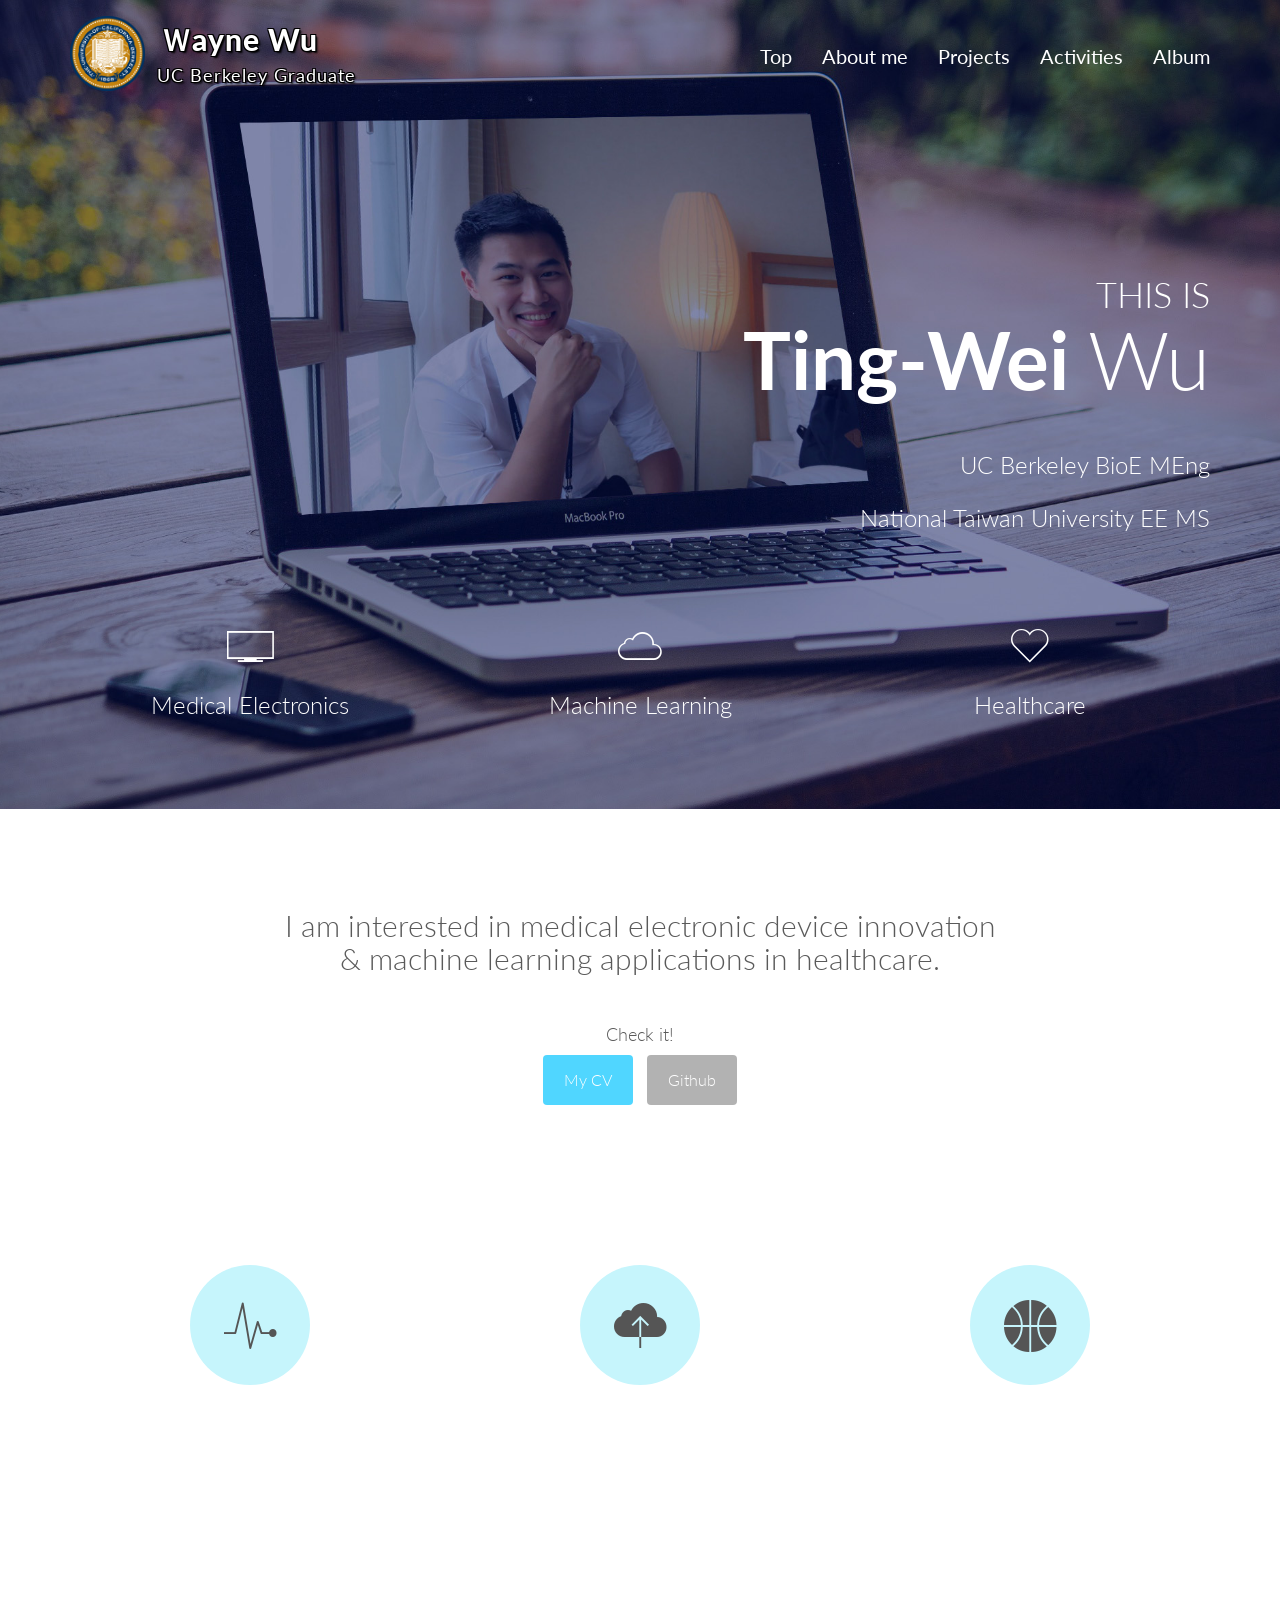
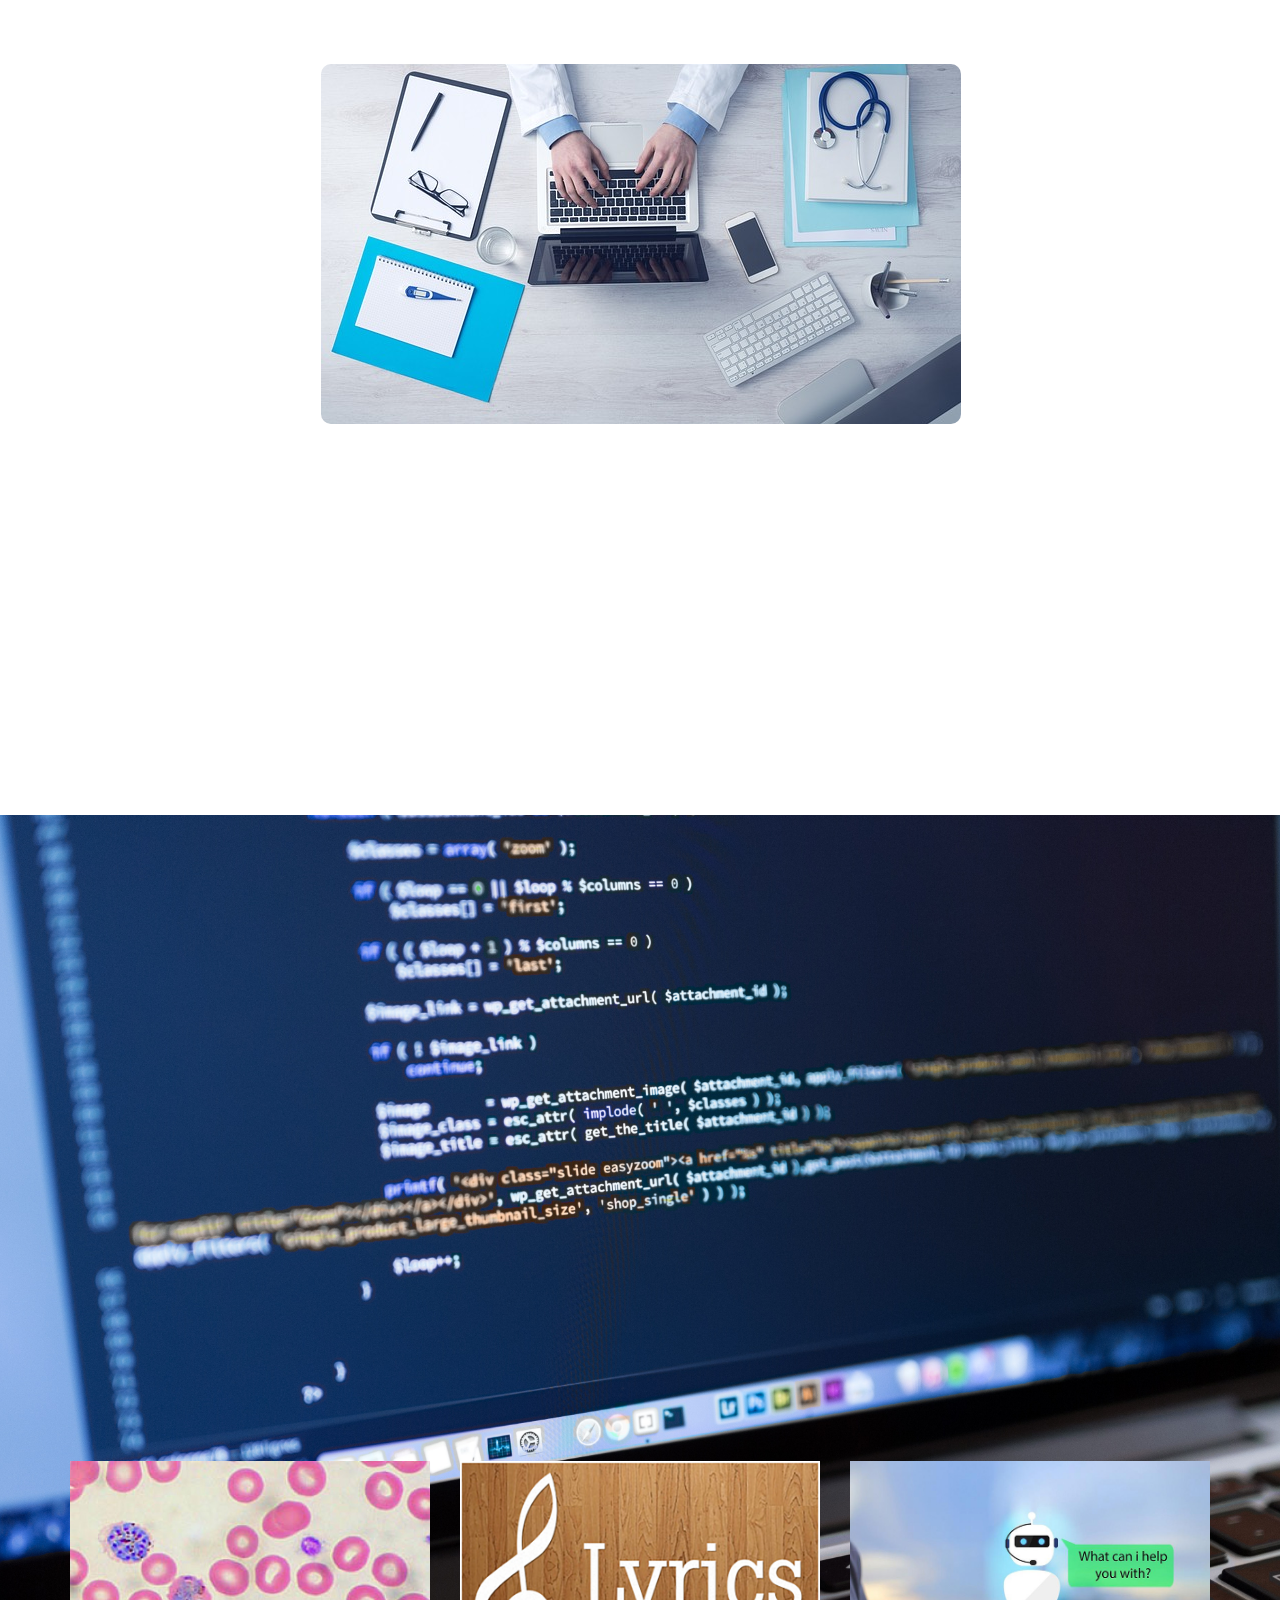
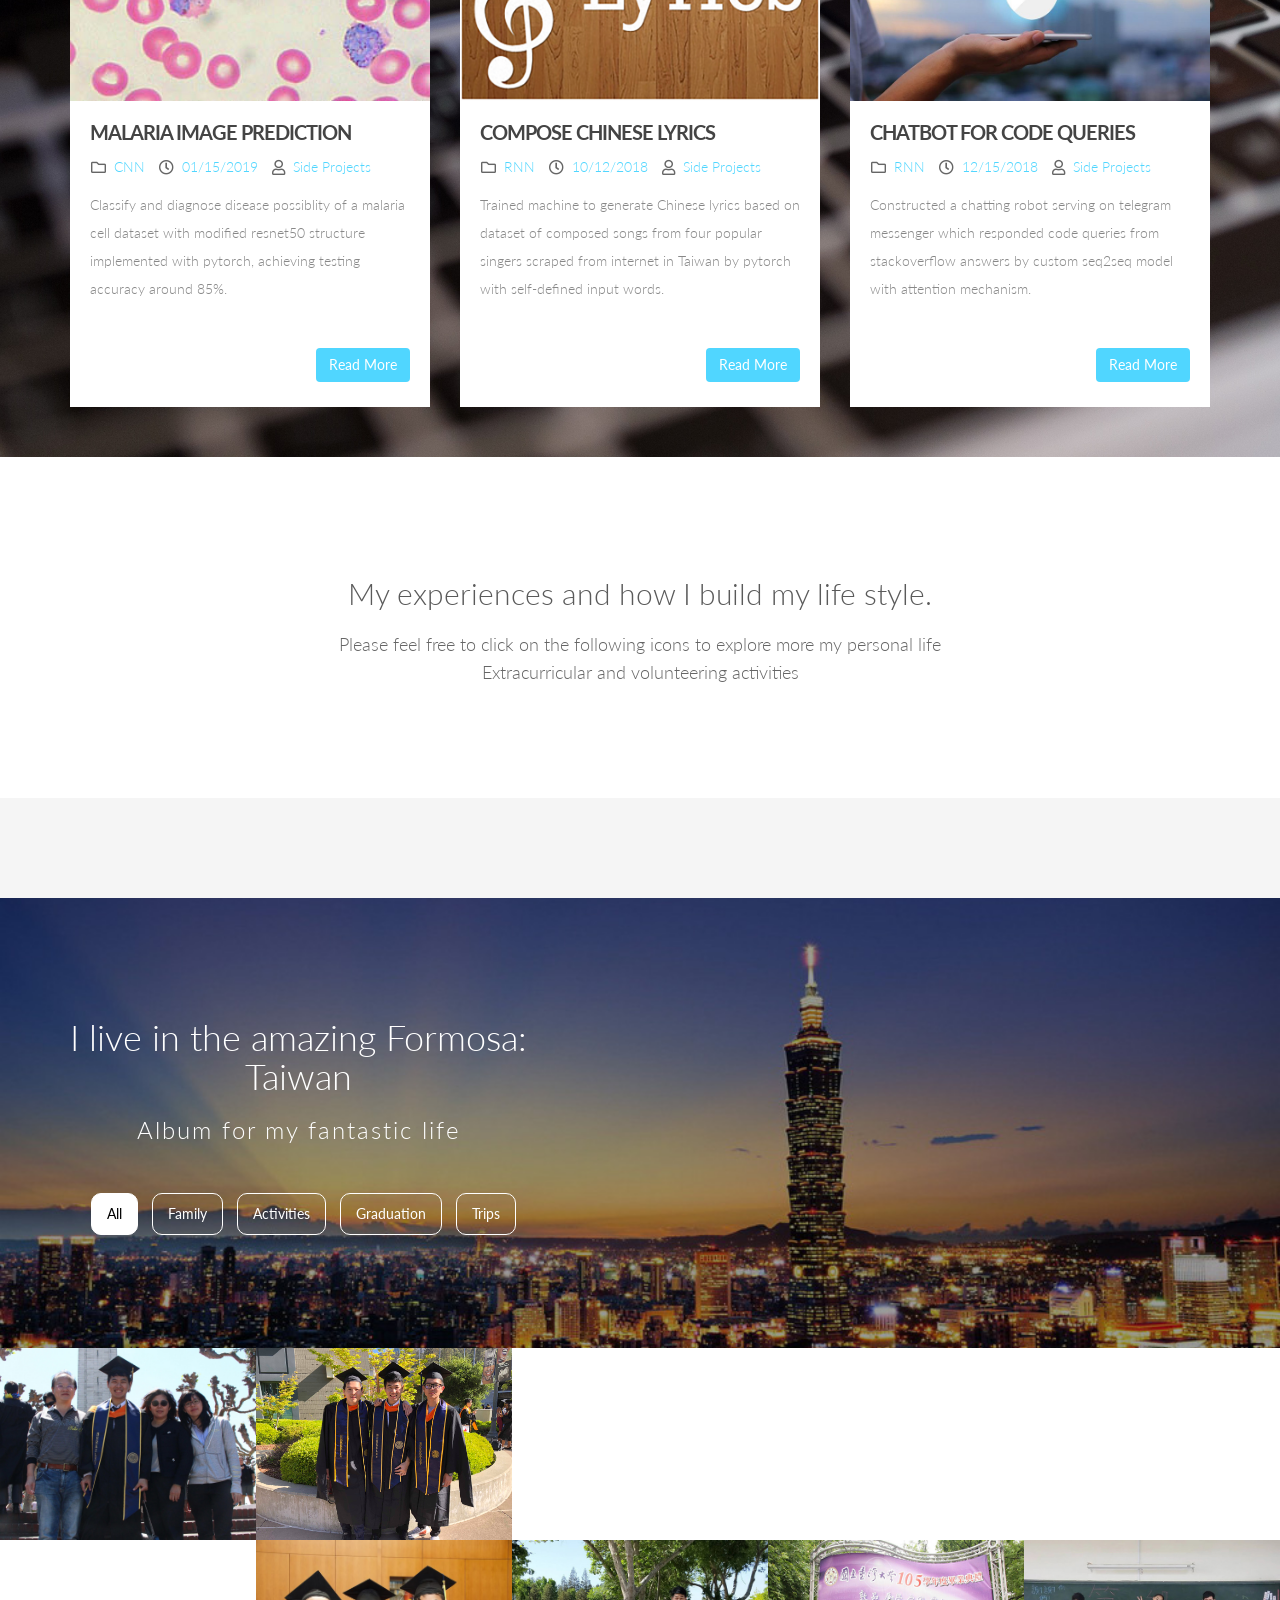
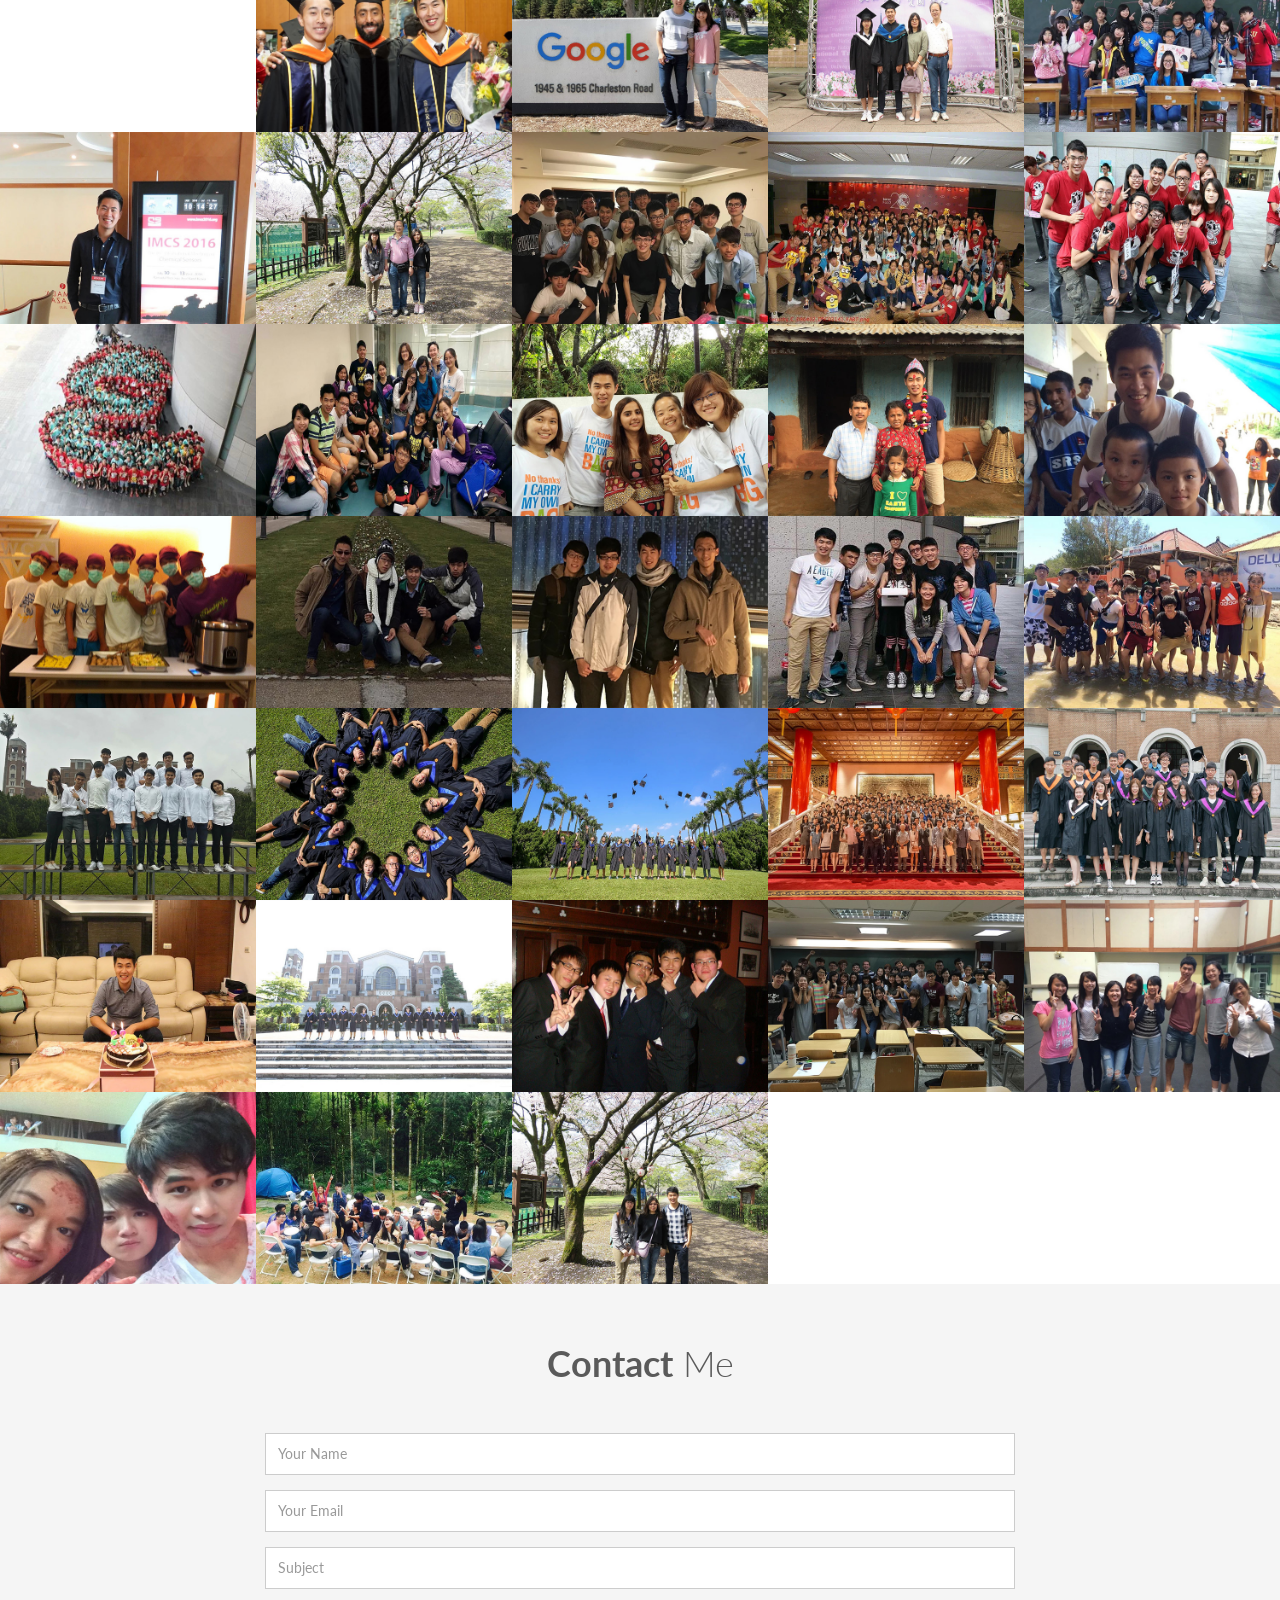
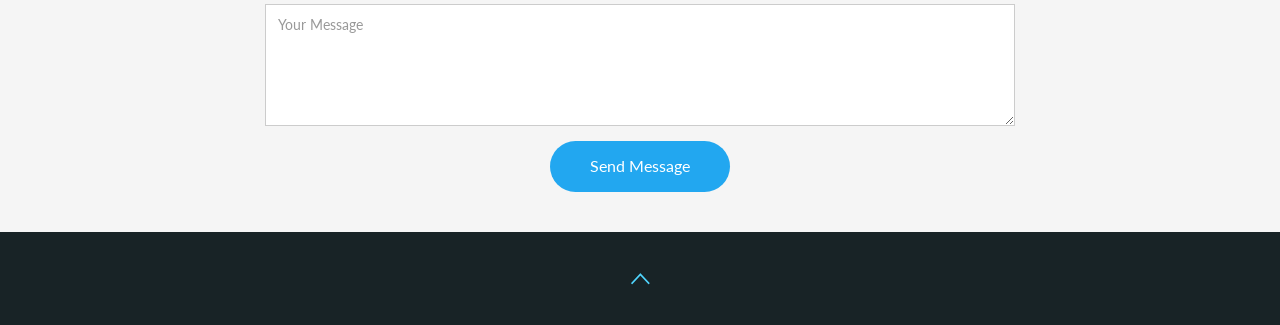
==== commit 3947e731: "3/6" ====
--- a/main/index.html
+++ b/main/index.html
@@ -26,7 +26,6 @@
   <link href="lib/prettyphoto/css/prettyphoto.css" rel="stylesheet">
   <link href="lib/hover/hoverex-all.css" rel="stylesheet">
   <link href="css/animate.css" rel="stylesheet">
-  
 
 
   <!-- Main Stylesheet File -->
@@ -174,7 +173,7 @@
       <h4>&nbsp;</h4>
       <div class="row">
         <div class="col-md-10 col-md-offset-1 wow zoomIn">
-          <img src="img/items.jpg" class="img-responsive center-block" id="round-corner" alt="">
+          <img src="img/items.jpg" class="img-responsive center-block round-corner" alt="">
         </div>
       </div>
       <!--/row-->
@@ -374,186 +373,26 @@
   </div>
   <!--/container-->
   <div id="g">
-  <div class="container activity">
-    <div class="slider-wrapper">
-      <div class="inner-wrapper">
-        
-        
-        <div class="slide">
-          <div class="direction-aware">
-              <div class="col-md-4 portfo wow fadeInUp da-item" data-mh="blog-posts">
-                  <a href="#" title="View Post">
-                      <div class="imgBox">
-                        <img src="img/projects/blog1.png" class="img-responsive" alt="">
-                        <div class="portfolio-hover-content">
-                            <i class="far fa-folder"></i>
-                        </div>
-                      </div>                             
-                  </a>
-                  <div class="item-caption">
-                      <h4>Cell-sorting Device</h4>
-                      <ul class="list-inline post-meta-list">
-                          <li><p class="text-muted"><i class="far fa-folder"></i> <a href="#" title="">Microfluidics</a></p></li>
-                          <li><p class="text-muted"><i class="far fa-clock-o"></i> <a href="#" title="">06/30/2017</a></p></li>
-                          <li><p class="text-muted"><i class="far fa-user"></i> <a href="#" title="">NTU</a></p></li>
-                      </ul> 
-                      <p class="post-excerpt">
-                          Microfluidics novel device based on impedance sensing method to detect cell or particle charateristics. 
-                          Circular tumor cells are vital targets we wish to differentiate inside the anomalous blood.
-                      </p>
-                      <a class="btn mt2 pull-right" href="single-post.html">Read More</a>
-                  </div>
-              </div>
-  
-              <div class="col-md-4 portfo wow fadeInUp da-item" data-mh="blog-posts">
-                  <a href="#" title="View Post">
-                      <div class="imgBox">
-                        <img src="img/projects/blog2.jpg" class="img-responsive" alt="">
-                        <div class="portfolio-hover-content">
-                            <i class="far fa-folder"></i>
-                        </div>
-                      </div>                             
-                  </a>
-                  <div class="item-caption">
-                      <h4>Droplet Sequencing Device</h4>
-                      <ul class="list-inline post-meta-list">
-                          <li><p class="text-muted"><i class="far fa-folder"></i> <a href="#" title="">BioMEMS</a></p></li>
-                          <li><p class="text-muted"><i class="far fa-clock-o"></i> <a href="#" title="">05/11/2018</a></p></li>
-                          <li><p class="text-muted"><i class="far fa-user"></i> <a href="#" title="">UC Berkeley</a></p></li>
-                      </ul> 
-                      <p class="post-excerpt">
-                        Expedited high-throughput droplet enclosing hydrogel beads and single cells for RNA sequencing.
-                        Applied qualitative machine learning methods in python and MATLAB for 1000+ droplet data.
-  
-                      </p>
-                      <a class="btn mt2 pull-right" href="single-post.html">Read More</a>
-                  </div>
-              </div>
-
-              <div class="col-md-4 portfo wow fadeInUp da-item" data-mh="blog-posts">
-                  <a href="#" title="View Post">
-                      <div class="imgBox">
-                        <img src="img/projects/blog2.jpg" class="img-responsive" alt="">
-                        <div class="portfolio-hover-content">
-                            <i class="far fa-folder"></i>
-                        </div>
-                      </div>                             
-                  </a>
-                  <div class="item-caption">
-                      <h4>Droplet Sequencing Device</h4>
-                      <ul class="list-inline post-meta-list">
-                          <li><p class="text-muted"><i class="far fa-folder"></i> <a href="#" title="">BioMEMS</a></p></li>
-                          <li><p class="text-muted"><i class="far fa-clock-o"></i> <a href="#" title="">05/11/2018</a></p></li>
-                          <li><p class="text-muted"><i class="far fa-user"></i> <a href="#" title="">UC Berkeley</a></p></li>
-                      </ul> 
-                      <p class="post-excerpt">
-                        Expedited high-throughput droplet enclosing hydrogel beads and single cells for RNA sequencing.
-                        Applied qualitative machine learning methods in python and MATLAB for 1000+ droplet data.
-  
-                      </p>
-                      <a class="btn mt2 pull-right" href="single-post.html">Read More</a>
-                  </div>
-              </div>
-          </div>
-        </div>
-
-        <div class="slide">
-            <div class="direction-aware">
-                <div class="col-md-4 portfo wow fadeInUp da-item" data-mh="blog-posts">
-                    <a href="#" title="View Post">
-                        <div class="imgBox">
-                          <img src="img/projects/blog1.png" class="img-responsive" alt="">
-                          <div class="portfolio-hover-content">
-                              <i class="far fa-folder"></i>
-                          </div>
-                        </div>                             
-                    </a>
-                    <div class="item-caption">
-                        <h4>Cell-sorting Device</h4>
-                        <ul class="list-inline post-meta-list">
-                            <li><p class="text-muted"><i class="far fa-folder"></i> <a href="#" title="">Microfluidics</a></p></li>
-                            <li><p class="text-muted"><i class="far fa-clock-o"></i> <a href="#" title="">06/30/2017</a></p></li>
-                            <li><p class="text-muted"><i class="far fa-user"></i> <a href="#" title="">NTU</a></p></li>
-                        </ul> 
-                        <p class="post-excerpt">
-                            Microfluidics novel device based on impedance sensing method to detect cell or particle charateristics. 
-                            Circular tumor cells are vital targets we wish to differentiate inside the anomalous blood.
-                        </p>
-                        <a class="btn mt2 pull-right" href="single-post.html">Read More</a>
-                    </div>
-                </div>
     
-                <div class="col-md-4 portfo wow fadeInUp da-item" data-mh="blog-posts">
-                    <a href="#" title="View Post">
-                        <div class="imgBox">
-                          <img src="img/projects/blog2.jpg" class="img-responsive" alt="">
-                          <div class="portfolio-hover-content">
-                              <i class="far fa-folder"></i>
-                          </div>
-                        </div>                             
-                    </a>
-                    <div class="item-caption">
-                        <h4>Droplet Sequencing Device</h4>
-                        <ul class="list-inline post-meta-list">
-                            <li><p class="text-muted"><i class="far fa-folder"></i> <a href="#" title="">BioMEMS</a></p></li>
-                            <li><p class="text-muted"><i class="far fa-clock-o"></i> <a href="#" title="">05/11/2018</a></p></li>
-                            <li><p class="text-muted"><i class="far fa-user"></i> <a href="#" title="">UC Berkeley</a></p></li>
-                        </ul> 
-                        <p class="post-excerpt">
-                          Expedited high-throughput droplet enclosing hydrogel beads and single cells for RNA sequencing.
-                          Applied qualitative machine learning methods in python and MATLAB for 1000+ droplet data.
-    
-                        </p>
-                        <a class="btn mt2 pull-right" href="single-post.html">Read More</a>
-                    </div>
-                </div>
-  
-                <div class="col-md-4 portfo wow fadeInUp da-item" data-mh="blog-posts">
-                    <a href="#" title="View Post">
-                        <div class="imgBox">
-                          <img src="img/projects/blog2.jpg" class="img-responsive" alt="">
-                          <div class="portfolio-hover-content">
-                              <i class="far fa-folder"></i>
-                          </div>
-                        </div>                             
-                    </a>
-                    <div class="item-caption">
-                        <h4>Droplet Sequencing Device</h4>
-                        <ul class="list-inline post-meta-list">
-                            <li><p class="text-muted"><i class="far fa-folder"></i> <a href="#" title="">BioMEMS</a></p></li>
-                            <li><p class="text-muted"><i class="far fa-clock-o"></i> <a href="#" title="">05/11/2018</a></p></li>
-                            <li><p class="text-muted"><i class="far fa-user"></i> <a href="#" title="">UC Berkeley</a></p></li>
-                        </ul> 
-                        <p class="post-excerpt">
-                          Expedited high-throughput droplet enclosing hydrogel beads and single cells for RNA sequencing.
-                          Applied qualitative machine learning methods in python and MATLAB for 1000+ droplet data.
-    
-                        </p>
-                        <a class="btn mt2 pull-right" href="single-post.html">Read More</a>
-                    </div>
-                </div>
-            </div>
-          </div>
-
-
-      
-      
-      </div>
-    </div>
-    <div class="button prev"></div>
-    <div class="button next"></div>
-  </div>
   </div>
 
   <!------------ Album --------------->
 
   <div id="sep">
     <div class="container" id="album">
-      <div class="row centered ptb">
+      <div class="row centered">
         <div class="col-md-5">
           <h1>I live in the amazing Formosa: Taiwan</h1>
           <h3 class="mb">Album for my fantastic life</h3>
-          <button class="btn btn-conf btn-clear">See More Information</button>
+          <div class="row centered portfolio-menu">
+            <ul>
+              <li class="active round-corner" data-filter="*">All</li>
+              <li class="round-corner" data-filter=".family">Family</li>
+              <li class="round-corner" data-filter=".activities">Activities</li>
+              <li class="round-corner" data-filter=".graduation">Graduation</li>
+              <li class="round-corner" data-filter=".trips">Trips</li>
+            </ul>
+          </div>
         </div>
       </div>
       <!--/row-->
@@ -561,622 +400,620 @@
     <!--/container-->
   </div>
   <!--/.sep-->
-
-  <div class="portfolio-centered">
-    <div class="recentitems portfolio">
-
-      <div class="portfolio-item graphic-design">
-        <div class="he-wrap tpl6">
-          <img src="img/albums/36-1.jpg" class="img-responsive" alt="">
-          <div class="he-view">
-            <div class="bg a0" data-animate="fadeIn">
-              <h3 class="a1" data-animate="fadeInDown">Berkeley Graduation</h3>
-              <a data-rel="prettyPhoto" href="img/albums/36.jpg" class="dmbutton a2" data-animate="fadeInUp"><i class="ion-search"></i></a>
-            </div>
-            <!-- he bg -->
-          </div>
-          <!-- he view -->
-        </div>
-        <!-- he wrap -->
-      </div>
-      <!-- end col-12 -->
-
-      <div class="portfolio-item graphic-design">
-        <div class="he-wrap tpl6">
-          <img src="img/albums/38.jpg" class="img-responsive" alt="">
-          <div class="he-view">
-            <div class="bg a0" data-animate="fadeIn">
-              <h3 class="a1" data-animate="fadeInDown">Berkeley Graduation</h3>
-              <a data-rel="prettyPhoto" href="img/albums/38.jpg" class="dmbutton a2" data-animate="fadeInUp"><i class="ion-search"></i></a>
-            </div>
-            <!-- he bg -->
-          </div>
-          <!-- he view -->
-        </div>
-        <!-- he wrap -->
-      </div>
-      <!-- end col-12 -->
-
-      <div class="portfolio-item graphic-design">
-        <div class="he-wrap tpl6">
-          <img src="img/albums/39.jpg" class="img-responsive" alt="">
-          <div class="he-view">
-            <div class="bg a0" data-animate="fadeIn">
-              <h3 class="a1" data-animate="fadeInDown">Berkeley Graduation</h3>
-              <a data-rel="prettyPhoto" href="img/albums/39.jpg" class="dmbutton a2" data-animate="fadeInUp"><i class="ion-search"></i></a>
-            </div>
-            <!-- he bg -->
-          </div>
-          <!-- he view -->
-        </div>
-        <!-- he wrap -->
-      </div>
-      <!-- end col-12 -->
-
-      <div class="portfolio-item graphic-design">
-        <div class="he-wrap tpl6">
-          <img src="img/albums/40.jpeg" class="img-responsive" alt="">
-          <div class="he-view">
-            <div class="bg a0" data-animate="fadeIn">
-              <h3 class="a1" data-animate="fadeInDown">Berkeley Graduation</h3>
-              <a data-rel="prettyPhoto" href="img/albums/40.jpeg" class="dmbutton a2" data-animate="fadeInUp"><i class="ion-search"></i></a>
-            </div>
-            <!-- he bg -->
-          </div>
-          <!-- he view -->
-        </div>
-        <!-- he wrap -->
-      </div>
-      <!-- end col-12 -->
-
-      <div class="portfolio-item graphic-design">
-        <div class="he-wrap tpl6">
-          <img src="img/albums/41.jpeg" class="img-responsive" alt="">
-          <div class="he-view">
-            <div class="bg a0" data-animate="fadeIn">
-              <h3 class="a1" data-animate="fadeInDown">Berkeley Graduation</h3>
-              <a data-rel="prettyPhoto" href="img/albums/41.jpeg" class="dmbutton a2" data-animate="fadeInUp"><i class="ion-search"></i></a>
-            </div>
-            <!-- he bg -->
-          </div>
-          <!-- he view -->
-        </div>
-        <!-- he wrap -->
-      </div>
-      <!-- end col-12 -->
-
-      <div class="portfolio-item graphic-design">
-        <div class="he-wrap tpl6">
-          <img src="img/albums/42.jpeg" class="img-responsive" alt="">
-          <div class="he-view">
-            <div class="bg a0" data-animate="fadeIn">
-              <h3 class="a1" data-animate="fadeInDown">Berkeley Graduation</h3>
-              <a data-rel="prettyPhoto" href="img/albums/42.jpeg" class="dmbutton a2" data-animate="fadeInUp"><i class="ion-search"></i></a>
-            </div>
-            <!-- he bg -->
-          </div>
-          <!-- he view -->
-        </div>
-        <!-- he wrap -->
-      </div>
-      <!-- end col-12 -->
-
-      <div class="portfolio-item graphic-design">
-        <div class="he-wrap tpl6">
-          <img src="img/albums/43.jpg" class="img-responsive" alt="">
-          <div class="he-view">
-            <div class="bg a0" data-animate="fadeIn">
-              <h3 class="a1" data-animate="fadeInDown">Streets Lab Graduation</h3>
-              <a data-rel="prettyPhoto" href="img/albums/43.jpg" class="dmbutton a2" data-animate="fadeInUp"><i class="ion-search"></i></a>
-            </div>
-            <!-- he bg -->
-          </div>
-          <!-- he view -->
-        </div>
-        <!-- he wrap -->
-      </div>
-      <!-- end col-12 -->
-
-      <div class="portfolio-item graphic-design">
-        <div class="he-wrap tpl6">
-          <img src="img/albums/37.jpg" class="img-responsive" alt="">
-          <div class="he-view">
-            <div class="bg a0" data-animate="fadeIn">
-              <h3 class="a1" data-animate="fadeInDown">Google Trip</h3>
-              <a data-rel="prettyPhoto" href="img/albums/37.jpg" class="dmbutton a2" data-animate="fadeInUp"><i class="ion-search"></i></a>
-            </div>
-            <!-- he bg -->
-          </div>
-          <!-- he view -->
-        </div>
-        <!-- he wrap -->
-      </div>
-      <!-- end col-12 -->
-
-      <div class="portfolio-item graphic-design">
-        <div class="he-wrap tpl6">
-          <img src="img/albums/1.jpg" class="img-responsive" alt="">
-          <div class="he-view">
-            <div class="bg a0" data-animate="fadeIn">
-              <h3 class="a1" data-animate="fadeInDown">Graduation Ceremony</h3>
-              <a data-rel="prettyPhoto" href="img/albums/1.jpg" class="dmbutton a2" data-animate="fadeInUp"><i class="ion-search"></i></a>
-            </div>
-            <!-- he bg -->
-          </div>
-          <!-- he view -->
-        </div>
-        <!-- he wrap -->
-      </div>
-      <!-- end col-12 -->
-
-      <div class="portfolio-item web-design">
-        <div class="he-wrap tpl6">
-          <img src="img/albums/6.jpg" class="img-responsive" alt="">
-          <div class="he-view">
-            <div class="bg a0" data-animate="fadeIn">
-              <h3 class="a1" data-animate="fadeInDown">Volunteering</h3>
-              <a data-rel="prettyPhoto" href="img/albums/6.jpg" class="dmbutton a2" data-animate="fadeInUp"><i class="ion-search"></i></a>
-            </div>
-            <!-- he bg -->
-          </div>
-          <!-- he view -->
-        </div>
-        <!-- he wrap -->
-      </div>
-      <!-- end col-12 -->
-
-      <div class="portfolio-item graphic-design">
-        <div class="he-wrap tpl6">
-          <img src="img/albums/3-1.jpg" class="img-responsive" alt="">
-          <div class="he-view">
-            <div class="bg a0" data-animate="fadeIn">
-              <h3 class="a1" data-animate="fadeInDown">IMCS 2016</h3>
-              <a data-rel="prettyPhoto" href="img/albums/3.jpg" class="dmbutton a2" data-animate="fadeInUp"><i class="ion-search"></i></a>
-            </div>
-            <!-- he bg -->
-          </div>
-          <!-- he view -->
-        </div>
-        <!-- he wrap -->
-      </div>
-      <!-- end col-12 -->
-
-      <div class="portfolio-item graphic-design">
-        <div class="he-wrap tpl6">
-          <img src="img/albums/4.jpg" class="img-responsive" alt="">
-          <div class="he-view">
-            <div class="bg a0" data-animate="fadeIn">
-              <h3 class="a1" data-animate="fadeInDown">Family Trip</h3>
-              <a data-rel="prettyPhoto" href="img/albums/4.jpg" class="dmbutton a2" data-animate="fadeInUp"><i class="ion-search"></i></a>
-            </div>
-            <!-- he bg -->
-          </div>
-          <!-- he view -->
-        </div>
-        <!-- he wrap -->
-      </div>
-      <!-- end col-12 -->
-
-      <div class="portfolio-item books">
-        <div class="he-wrap tpl6">
-          <img src="img/albums/7.jpg" class="img-responsive" alt="">
-          <div class="he-view">
-            <div class="bg a0" data-animate="fadeIn">
-              <h3 class="a1" data-animate="fadeInDown">Club Union</h3>
-              <a data-rel="prettyPhoto" href="img/albums/7.jpg" class="dmbutton a2" data-animate="fadeInUp"><i class="ion-search"></i></a>
-            </div>
-            <!-- he bg -->
-          </div>
-          <!-- he view -->
-        </div>
-        <!-- he wrap -->
-      </div>
-      <!-- end col-12 -->
-
-      <div class="portfolio-item graphic-design">
-        <div class="he-wrap tpl6">
-          <img src="img/albums/12.jpg" class="img-responsive" alt="">
-          <div class="he-view">
-            <div class="bg a0" data-animate="fadeIn">
-              <h3 class="a1" data-animate="fadeInDown">EE Camp 2015</h3>
-              <a data-rel="prettyPhoto" href="img/albums/12.jpg" class="dmbutton a2" data-animate="fadeInUp"><i class="ion-search"></i></a>
-            </div>
-            <!-- he bg -->
-          </div>
-          <!-- he view -->
-        </div>
-        <!-- he wrap -->
-      </div>
-      <!-- end col-12 -->
-
-      <div class="portfolio-item web-design">
-        <div class="he-wrap tpl6">
-          <img src="img/albums/13.jpg" class="img-responsive" alt="">
-          <div class="he-view">
-            <div class="bg a0" data-animate="fadeIn">
-              <h3 class="a1" data-animate="fadeInDown">EE Camp 2015</h3>
-              <a data-rel="prettyPhoto" href="img/albums/13.jpg" class="dmbutton a2" data-animate="fadeInUp"><i class="ion-search"></i></a>
-            </div>
-            <!-- he bg -->
-          </div>
-          <!-- he view -->
-        </div>
-        <!-- he wrap -->
-      </div>
-      <!-- end col-12 -->
-
-      <div class="portfolio-item graphic-design">
-        <div class="he-wrap tpl6">
-          <img src="img/albums/14.jpg" class="img-responsive" alt="">
-          <div class="he-view">
-            <div class="bg a0" data-animate="fadeIn">
-              <h3 class="a1" data-animate="fadeInDown">EE Camp 2015</h3>
-              <a data-rel="prettyPhoto" href="img/albums/14.jpg" class="dmbutton a2" data-animate="fadeInUp"><i class="ion-search"></i></a>
-            </div>
-            <!-- he bg -->
-          </div>
-          <!-- he view -->
-        </div>
-        <!-- he wrap -->
-      </div>
-      <!-- end col-12 -->
-
-      <div class="portfolio-item graphic-design">
-        <div class="he-wrap tpl6">
-          <img src="img/albums/15.jpg" class="img-responsive" alt="">
-          <div class="he-view">
-            <div class="bg a0" data-animate="fadeIn">
-              <h3 class="a1" data-animate="fadeInDown">Nepal Volunteering</h3>
-              <a data-rel="prettyPhoto" href="img/albums/15.jpg" class="dmbutton a2" data-animate="fadeInUp"><i class="ion-search"></i></a>
-            </div>
-            <!-- he bg -->
-          </div>
-          <!-- he view -->
-        </div>
-        <!-- he wrap -->
-      </div>
-      <!-- end col-12 -->
-
-      <div class="portfolio-item books">
-        <div class="he-wrap tpl6">
-          <img src="img/albums/16.jpg" class="img-responsive" alt="">
-          <div class="he-view">
-            <div class="bg a0" data-animate="fadeIn">
-              <h3 class="a1" data-animate="fadeInDown">Nepal Volunteering</h3>
-              <a data-rel="prettyPhoto" href="img/albums/16.jpg" class="dmbutton a2" data-animate="fadeInUp"><i class="ion-search"></i></a>
-            </div>
-            <!-- he bg -->
-          </div>
-          <!-- he view -->
-        </div>
-        <!-- he wrap -->
-      </div>
-      <!-- end col-12 -->
-
-      <div class="portfolio-item books">
-        <div class="he-wrap tpl6">
-          <img src="img/albums/17.jpg" class="img-responsive" alt="">
-          <div class="he-view">
-            <div class="bg a0" data-animate="fadeIn">
-              <h3 class="a1" data-animate="fadeInDown">Nepal Volunteering</h3>
-              <a data-rel="prettyPhoto" href="img/albums/17.jpg" class="dmbutton a2" data-animate="fadeInUp"><i class="ion-search"></i></a>
-            </div>
-            <!-- he bg -->
-          </div>
-          <!-- he view -->
-        </div>
-        <!-- he wrap -->
-      </div>
-      <!-- end col-12 -->
-
-      <div class="portfolio-item books">
-        <div class="he-wrap tpl6">
-          <img src="img/albums/19-1.jpg" class="img-responsive" alt="">
-          <div class="he-view">
-            <div class="bg a0" data-animate="fadeIn">
-              <h3 class="a1" data-animate="fadeInDown">Nepal Volunteering</h3>
-              <a data-rel="prettyPhoto" href="img/albums/19.jpg" class="dmbutton a2" data-animate="fadeInUp"><i class="ion-search"></i></a>
-            </div>
-            <!-- he bg -->
-          </div>
-          <!-- he view -->
-        </div>
-        <!-- he wrap -->
-      </div>
-      <!-- end col-12 -->
-
-      <div class="portfolio-item books">
-        <div class="he-wrap tpl6">
-          <img src="img/albums/21.jpg" class="img-responsive" alt="">
-          <div class="he-view">
-            <div class="bg a0" data-animate="fadeIn">
-              <h3 class="a1" data-animate="fadeInDown">YWCA Volunteering</h3>
-              <a data-rel="prettyPhoto" href="img/albums/21.jpg" class="dmbutton a2" data-animate="fadeInUp"><i class="ion-search"></i></a>
-            </div>
-            <!-- he bg -->
-          </div>
-          <!-- he view -->
-        </div>
-        <!-- he wrap -->
-      </div>
-      <!-- end col-12 -->
-
-      <div class="portfolio-item books">
-        <div class="he-wrap tpl6">
-          <img src="img/albums/22-1.jpg" class="img-responsive" alt="">
-          <div class="he-view">
-            <div class="bg a0" data-animate="fadeIn">
-              <h3 class="a1" data-animate="fadeInDown">Spain Trip</h3>
-              <a data-rel="prettyPhoto" href="img/albums/22.jpg" class="dmbutton a2" data-animate="fadeInUp"><i class="ion-search"></i></a>
-            </div>
-            <!-- he bg -->
-          </div>
-          <!-- he view -->
-        </div>
-        <!-- he wrap -->
-      </div>
-      <!-- end col-12 -->
-
-      <div class="portfolio-item books">
-        <div class="he-wrap tpl6">
-          <img src="img/albums/23-1.jpg" class="img-responsive" alt="">
-          <div class="he-view">
-            <div class="bg a0" data-animate="fadeIn">
-              <h3 class="a1" data-animate="fadeInDown">Spain Trip</h3>
-              <a data-rel="prettyPhoto" href="img/albums/23.jpg" class="dmbutton a2" data-animate="fadeInUp"><i class="ion-search"></i></a>
-            </div>
-            <!-- he bg -->
-          </div>
-          <!-- he view -->
-        </div>
-        <!-- he wrap -->
-      </div>
-      <!-- end col-12 -->
-
-      <div class="portfolio-item books">
-        <div class="he-wrap tpl6">
-          <img src="img/albums/24-1.jpg" class="img-responsive" alt="">
-          <div class="he-view">
-            <div class="bg a0" data-animate="fadeIn">
-              <h3 class="a1" data-animate="fadeInDown">Birthday Celebration</h3>
-              <a data-rel="prettyPhoto" href="img/albums/24.jpg" class="dmbutton a2" data-animate="fadeInUp"><i class="ion-search"></i></a>
-            </div>
-            <!-- he bg -->
-          </div>
-          <!-- he view -->
-        </div>
-        <!-- he wrap -->
-      </div>
-      <!-- end col-12 -->
-
-      <div class="portfolio-item books">
-        <div class="he-wrap tpl6">
-          <img src="img/albums/25.jpg" class="img-responsive" alt="">
-          <div class="he-view">
-            <div class="bg a0" data-animate="fadeIn">
-              <h3 class="a1" data-animate="fadeInDown">Bali Graduation Trip</h3>
-              <a data-rel="prettyPhoto" href="img/albums/25.jpg" class="dmbutton a2" data-animate="fadeInUp"><i class="ion-search"></i></a>
-            </div>
-            <!-- he bg -->
-          </div>
-          <!-- he view -->
-        </div>
-        <!-- he wrap -->
-      </div>
-      <!-- end col-12 -->
-
-      <div class="portfolio-item books">
-        <div class="he-wrap tpl6">
-          <img src="img/albums/26.jpg" class="img-responsive" alt="">
-          <div class="he-view">
-            <div class="bg a0" data-animate="fadeIn">
-              <h3 class="a1" data-animate="fadeInDown">Graduation Photo</h3>
-              <a data-rel="prettyPhoto" href="img/albums/26.jpg" class="dmbutton a2" data-animate="fadeInUp"><i class="ion-search"></i></a>
-            </div>
-            <!-- he bg -->
-          </div>
-          <!-- he view -->
-        </div>
-        <!-- he wrap -->
-      </div>
-      <!-- end col-12 -->
-
-      <div class="portfolio-item books">
-        <div class="he-wrap tpl6">
-          <img src="img/albums/27.jpg" class="img-responsive" alt="">
-          <div class="he-view">
-            <div class="bg a0" data-animate="fadeIn">
-              <h3 class="a1" data-animate="fadeInDown">Graduation Photo</h3>
-              <a data-rel="prettyPhoto" href="img/albums/27.jpg" class="dmbutton a2" data-animate="fadeInUp"><i class="ion-search"></i></a>
-            </div>
-            <!-- he bg -->
-          </div>
-          <!-- he view -->
-        </div>
-        <!-- he wrap -->
-      </div>
-      <!-- end col-12 -->
-
-      <div class="portfolio-item books">
-        <div class="he-wrap tpl6">
-          <img src="img/albums/28.jpg" class="img-responsive" alt="">
-          <div class="he-view">
-            <div class="bg a0" data-animate="fadeIn">
-              <h3 class="a1" data-animate="fadeInDown">Graduation Photo</h3>
-              <a data-rel="prettyPhoto" href="img/albums/28.jpg" class="dmbutton a2" data-animate="fadeInUp"><i class="ion-search"></i></a>
-            </div>
-            <!-- he bg -->
-          </div>
-          <!-- he view -->
-        </div>
-        <!-- he wrap -->
-      </div>
-      <!-- end col-12 -->
-
-      <div class="portfolio-item books">
-        <div class="he-wrap tpl6">
-          <img src="img/albums/29.jpg" class="img-responsive" alt="">
-          <div class="he-view">
-            <div class="bg a0" data-animate="fadeIn">
-              <h3 class="a1" data-animate="fadeInDown">Graduation Reception</h3>
-              <a data-rel="prettyPhoto" href="img/albums/29.jpg" class="dmbutton a2" data-animate="fadeInUp"><i class="ion-search"></i></a>
-            </div>
-            <!-- he bg -->
-          </div>
-          <!-- he view -->
-        </div>
-        <!-- he wrap -->
-      </div>
-      <!-- end col-12 -->
-
-      <div class="portfolio-item books">
-        <div class="he-wrap tpl6">
-          <img src="img/albums/30.jpg" class="img-responsive" alt="">
-          <div class="he-view">
-            <div class="bg a0" data-animate="fadeIn">
-              <h3 class="a1" data-animate="fadeInDown">Club Graduation</h3>
-              <a data-rel="prettyPhoto" href="img/albums/30.jpg" class="dmbutton a2" data-animate="fadeInUp"><i class="ion-search"></i></a>
-            </div>
-            <!-- he bg -->
-          </div>
-          <!-- he view -->
-        </div>
-        <!-- he wrap -->
-      </div>
-      <!-- end col-12 -->
-
-      <div class="portfolio-item books">
-        <div class="he-wrap tpl6">
-          <img src="img/albums/9.jpg" class="img-responsive" alt="">
-          <div class="he-view">
-            <div class="bg a0" data-animate="fadeIn">
-              <h3 class="a1" data-animate="fadeInDown">Birthday</h3>
-              <a data-rel="prettyPhoto" href="img/albums/9.jpg" class="dmbutton a2" data-animate="fadeInUp"><i class="ion-search"></i></a>
-            </div>
-            <!-- he bg -->
-          </div>
-          <!-- he view -->
-        </div>
-        <!-- he wrap -->
-      </div>
-      <!-- end col-12 -->
-
-      <div class="portfolio-item books">
-        <div class="he-wrap tpl6">
-          <img src="img/albums/31.jpg" class="img-responsive" alt="">
-          <div class="he-view">
-            <div class="bg a0" data-animate="fadeIn">
-              <h3 class="a1" data-animate="fadeInDown">Graduation Photo</h3>
-              <a data-rel="prettyPhoto" href="img/albums/31.jpg" class="dmbutton a2" data-animate="fadeInUp"><i class="ion-search"></i></a>
-            </div>
-            <!-- he bg -->
-          </div>
-          <!-- he view -->
-        </div>
-        <!-- he wrap -->
-      </div>
-      <!-- end col-12 -->
-
-      <div class="portfolio-item books">
-        <div class="he-wrap tpl6">
-          <img src="img/albums/32.jpg" class="img-responsive" alt="">
-          <div class="he-view">
-            <div class="bg a0" data-animate="fadeIn">
-              <h3 class="a1" data-animate="fadeInDown">Australia Youth Camp</h3>
-              <a data-rel="prettyPhoto" href="img/albums/32.jpg" class="dmbutton a2" data-animate="fadeInUp"><i class="ion-search"></i></a>
-            </div>
-            <!-- he bg -->
-          </div>
-          <!-- he view -->
-        </div>
-        <!-- he wrap -->
-      </div>
-      <!-- end col-12 -->
-
-      <div class="portfolio-item books">
-        <div class="he-wrap tpl6">
-          <img src="img/albums/33.jpg" class="img-responsive" alt="">
-          <div class="he-view">
-            <div class="bg a0" data-animate="fadeIn">
-              <h3 class="a1" data-animate="fadeInDown">Spanish Class</h3>
-              <a data-rel="prettyPhoto" href="img/albums/33.jpg" class="dmbutton a2" data-animate="fadeInUp"><i class="ion-search"></i></a>
-            </div>
-            <!-- he bg -->
-          </div>
-          <!-- he view -->
-        </div>
-        <!-- he wrap -->
-      </div>
-      <!-- end col-12 -->
-
-      <div class="portfolio-item books">
-        <div class="he-wrap tpl6">
-          <img src="img/albums/34.jpg" class="img-responsive" alt="">
-          <div class="he-view">
-            <div class="bg a0" data-animate="fadeIn">
-              <h3 class="a1" data-animate="fadeInDown">Aerobic Class</h3>
-              <a data-rel="prettyPhoto" href="img/albums/34.jpg" class="dmbutton a2" data-animate="fadeInUp"><i class="ion-search"></i></a>
-            </div>
-            <!-- he bg -->
-          </div>
-          <!-- he view -->
-        </div>
-        <!-- he wrap -->
-      </div>
-      <!-- end col-12 -->
-
-      <div class="portfolio-item books">
-        <div class="he-wrap tpl6">
-          <img src="img/albums/35-1.jpg" class="img-responsive" alt="">
-          <div class="he-view">
-            <div class="bg a0" data-animate="fadeIn">
-              <h3 class="a1" data-animate="fadeInDown">Drama Presentation</h3>
-              <a data-rel="prettyPhoto" href="img/albums/35.jpg" class="dmbutton a2" data-animate="fadeInUp"><i class="ion-search"></i></a>
-            </div>
-            <!-- he bg -->
-          </div>
-          <!-- he view -->
-        </div>
-        <!-- he wrap -->
-      </div>
-      <!-- end col-12 -->
-
-      <div class="portfolio-item books">
-        <div class="he-wrap tpl6">
-          <img src="img/albums/8.jpg" class="img-responsive" alt="">
-          <div class="he-view">
-            <div class="bg a0" data-animate="fadeIn">
-              <h3 class="a1" data-animate="fadeInDown">Clubbing Vacation</h3>
-              <a data-rel="prettyPhoto" href="img/albums/8.jpg" class="dmbutton a2" data-animate="fadeInUp"><i class="ion-search"></i></a>
-            </div>
-            <!-- he bg -->
-          </div>
-          <!-- he view -->
-        </div>
-        <!-- he wrap -->
-      </div>
-      <!-- end col-12 -->
-
-      <div class="portfolio-item books">
-        <div class="he-wrap tpl6">
-          <img src="img/albums/5.jpg" class="img-responsive" alt="">
-          <div class="he-view">
-            <div class="bg a0" data-animate="fadeIn">
-              <h3 class="a1" data-animate="fadeInDown">Japan Trip</h3>
-              <a data-rel="prettyPhoto" href="img/albums/5.jpg" class="dmbutton a2" data-animate="fadeInUp"><i class="ion-search"></i></a>
-            </div>
-            <!-- he bg -->
-          </div>
-          <!-- he view -->
-        </div>
-        <!-- he wrap -->
-      </div>
-      <!-- end col-12 -->
-
-    </div>
-    <!-- portfolio -->
+  
+  
+  <div class="portfolio">
+
+    <div class="portfolio-item graduation">
+      <div class="he-wrap tpl6">
+        <img src="img/albums/36-1.jpg" class="img-responsive" alt="">
+        <div class="he-view">
+          <div class="bg a0" data-animate="fadeIn">
+            <h3 class="a1" data-animate="fadeInDown">Berkeley Graduation</h3>
+            <a data-rel="prettyPhoto" href="img/albums/36.jpg" class="dmbutton a2" data-animate="fadeInUp"><i class="ion-search"></i></a>
+          </div>
+          <!-- he bg -->
+        </div>
+        <!-- he view -->
+      </div>
+      <!-- he wrap -->
+    </div>
+    <!-- end col-12 -->
+
+    <div class="portfolio-item graduation">
+      <div class="he-wrap tpl6">
+        <img src="img/albums/38.jpg" class="img-responsive" alt="">
+        <div class="he-view">
+          <div class="bg a0" data-animate="fadeIn">
+            <h3 class="a1" data-animate="fadeInDown">Berkeley Graduation</h3>
+            <a data-rel="prettyPhoto" href="img/albums/38.jpg" class="dmbutton a2" data-animate="fadeInUp"><i class="ion-search"></i></a>
+          </div>
+          <!-- he bg -->
+        </div>
+        <!-- he view -->
+      </div>
+      <!-- he wrap -->
+    </div>
+    <!-- end col-12 -->
+
+    <div class="portfolio-item graduation">
+      <div class="he-wrap tpl6">
+        <img src="img/albums/39.jpg" class="img-responsive" alt="">
+        <div class="he-view">
+          <div class="bg a0" data-animate="fadeIn">
+            <h3 class="a1" data-animate="fadeInDown">Berkeley Graduation</h3>
+            <a data-rel="prettyPhoto" href="img/albums/39.jpg" class="dmbutton a2" data-animate="fadeInUp"><i class="ion-search"></i></a>
+          </div>
+          <!-- he bg -->
+        </div>
+        <!-- he view -->
+      </div>
+      <!-- he wrap -->
+    </div>
+    <!-- end col-12 -->
+
+    <div class="portfolio-item graduation">
+      <div class="he-wrap tpl6">
+        <img src="img/albums/40.jpeg" class="img-responsive" alt="">
+        <div class="he-view">
+          <div class="bg a0" data-animate="fadeIn">
+            <h3 class="a1" data-animate="fadeInDown">Berkeley Graduation</h3>
+            <a data-rel="prettyPhoto" href="img/albums/40.jpeg" class="dmbutton a2" data-animate="fadeInUp"><i class="ion-search"></i></a>
+          </div>
+          <!-- he bg -->
+        </div>
+        <!-- he view -->
+      </div>
+      <!-- he wrap -->
+    </div>
+    <!-- end col-12 -->
+
+    <div class="portfolio-item graduation">
+      <div class="he-wrap tpl6">
+        <img src="img/albums/41.jpeg" class="img-responsive" alt="">
+        <div class="he-view">
+          <div class="bg a0" data-animate="fadeIn">
+            <h3 class="a1" data-animate="fadeInDown">Berkeley Graduation</h3>
+            <a data-rel="prettyPhoto" href="img/albums/41.jpeg" class="dmbutton a2" data-animate="fadeInUp"><i class="ion-search"></i></a>
+          </div>
+          <!-- he bg -->
+        </div>
+        <!-- he view -->
+      </div>
+      <!-- he wrap -->
+    </div>
+    <!-- end col-12 -->
+
+    <div class="portfolio-item graduation">
+      <div class="he-wrap tpl6">
+        <img src="img/albums/42.jpeg" class="img-responsive" alt="">
+        <div class="he-view">
+          <div class="bg a0" data-animate="fadeIn">
+            <h3 class="a1" data-animate="fadeInDown">Berkeley Graduation</h3>
+            <a data-rel="prettyPhoto" href="img/albums/42.jpeg" class="dmbutton a2" data-animate="fadeInUp"><i class="ion-search"></i></a>
+          </div>
+          <!-- he bg -->
+        </div>
+        <!-- he view -->
+      </div>
+      <!-- he wrap -->
+    </div>
+    <!-- end col-12 -->
+
+    <div class="portfolio-item graduation">
+      <div class="he-wrap tpl6">
+        <img src="img/albums/43.jpg" class="img-responsive" alt="">
+        <div class="he-view">
+          <div class="bg a0" data-animate="fadeIn">
+            <h3 class="a1" data-animate="fadeInDown">Streets Lab Graduation</h3>
+            <a data-rel="prettyPhoto" href="img/albums/43.jpg" class="dmbutton a2" data-animate="fadeInUp"><i class="ion-search"></i></a>
+          </div>
+          <!-- he bg -->
+        </div>
+        <!-- he view -->
+      </div>
+      <!-- he wrap -->
+    </div>
+    <!-- end col-12 -->
+
+    <div class="portfolio-item family trips">
+      <div class="he-wrap tpl6">
+        <img src="img/albums/37.jpg" class="img-responsive" alt="">
+        <div class="he-view">
+          <div class="bg a0" data-animate="fadeIn">
+            <h3 class="a1" data-animate="fadeInDown">Google Trip</h3>
+            <a data-rel="prettyPhoto" href="img/albums/37.jpg" class="dmbutton a2" data-animate="fadeInUp"><i class="ion-search"></i></a>
+          </div>
+          <!-- he bg -->
+        </div>
+        <!-- he view -->
+      </div>
+      <!-- he wrap -->
+    </div>
+    <!-- end col-12 -->
+
+    <div class="portfolio-item graduation">
+      <div class="he-wrap tpl6">
+        <img src="img/albums/1.jpg" class="img-responsive" alt="">
+        <div class="he-view">
+          <div class="bg a0" data-animate="fadeIn">
+            <h3 class="a1" data-animate="fadeInDown">Graduation Ceremony</h3>
+            <a data-rel="prettyPhoto" href="img/albums/1.jpg" class="dmbutton a2" data-animate="fadeInUp"><i class="ion-search"></i></a>
+          </div>
+          <!-- he bg -->
+        </div>
+        <!-- he view -->
+      </div>
+      <!-- he wrap -->
+    </div>
+    <!-- end col-12 -->
+
+    <div class="portfolio-item activities">
+      <div class="he-wrap tpl6">
+        <img src="img/albums/6.jpg" class="img-responsive" alt="">
+        <div class="he-view">
+          <div class="bg a0" data-animate="fadeIn">
+            <h3 class="a1" data-animate="fadeInDown">Volunteering</h3>
+            <a data-rel="prettyPhoto" href="img/albums/6.jpg" class="dmbutton a2" data-animate="fadeInUp"><i class="ion-search"></i></a>
+          </div>
+          <!-- he bg -->
+        </div>
+        <!-- he view -->
+      </div>
+      <!-- he wrap -->
+    </div>
+    <!-- end col-12 -->
+
+    <div class="portfolio-item activities">
+      <div class="he-wrap tpl6">
+        <img src="img/albums/3-1.jpg" class="img-responsive" alt="">
+        <div class="he-view">
+          <div class="bg a0" data-animate="fadeIn">
+            <h3 class="a1" data-animate="fadeInDown">IMCS 2016</h3>
+            <a data-rel="prettyPhoto" href="img/albums/3.jpg" class="dmbutton a2" data-animate="fadeInUp"><i class="ion-search"></i></a>
+          </div>
+          <!-- he bg -->
+        </div>
+        <!-- he view -->
+      </div>
+      <!-- he wrap -->
+    </div>
+    <!-- end col-12 -->
+
+    <div class="portfolio-item family trips">
+      <div class="he-wrap tpl6">
+        <img src="img/albums/4.jpg" class="img-responsive" alt="">
+        <div class="he-view">
+          <div class="bg a0" data-animate="fadeIn">
+            <h3 class="a1" data-animate="fadeInDown">Family Trip</h3>
+            <a data-rel="prettyPhoto" href="img/albums/4.jpg" class="dmbutton a2" data-animate="fadeInUp"><i class="ion-search"></i></a>
+          </div>
+          <!-- he bg -->
+        </div>
+        <!-- he view -->
+      </div>
+      <!-- he wrap -->
+    </div>
+    <!-- end col-12 -->
+
+    <div class="portfolio-item activities">
+      <div class="he-wrap tpl6">
+        <img src="img/albums/7.jpg" class="img-responsive" alt="">
+        <div class="he-view">
+          <div class="bg a0" data-animate="fadeIn">
+            <h3 class="a1" data-animate="fadeInDown">Club Union</h3>
+            <a data-rel="prettyPhoto" href="img/albums/7.jpg" class="dmbutton a2" data-animate="fadeInUp"><i class="ion-search"></i></a>
+          </div>
+          <!-- he bg -->
+        </div>
+        <!-- he view -->
+      </div>
+      <!-- he wrap -->
+    </div>
+    <!-- end col-12 -->
+
+    <div class="portfolio-item activities">
+      <div class="he-wrap tpl6">
+        <img src="img/albums/12.jpg" class="img-responsive" alt="">
+        <div class="he-view">
+          <div class="bg a0" data-animate="fadeIn">
+            <h3 class="a1" data-animate="fadeInDown">EE Camp 2015</h3>
+            <a data-rel="prettyPhoto" href="img/albums/12.jpg" class="dmbutton a2" data-animate="fadeInUp"><i class="ion-search"></i></a>
+          </div>
+          <!-- he bg -->
+        </div>
+        <!-- he view -->
+      </div>
+      <!-- he wrap -->
+    </div>
+    <!-- end col-12 -->
+
+    <div class="portfolio-item activities">
+      <div class="he-wrap tpl6">
+        <img src="img/albums/13.jpg" class="img-responsive" alt="">
+        <div class="he-view">
+          <div class="bg a0" data-animate="fadeIn">
+            <h3 class="a1" data-animate="fadeInDown">EE Camp 2015</h3>
+            <a data-rel="prettyPhoto" href="img/albums/13.jpg" class="dmbutton a2" data-animate="fadeInUp"><i class="ion-search"></i></a>
+          </div>
+          <!-- he bg -->
+        </div>
+        <!-- he view -->
+      </div>
+      <!-- he wrap -->
+    </div>
+    <!-- end col-12 -->
+
+    <div class="portfolio-item activities">
+      <div class="he-wrap tpl6">
+        <img src="img/albums/14.jpg" class="img-responsive" alt="">
+        <div class="he-view">
+          <div class="bg a0" data-animate="fadeIn">
+            <h3 class="a1" data-animate="fadeInDown">EE Camp 2015</h3>
+            <a data-rel="prettyPhoto" href="img/albums/14.jpg" class="dmbutton a2" data-animate="fadeInUp"><i class="ion-search"></i></a>
+          </div>
+          <!-- he bg -->
+        </div>
+        <!-- he view -->
+      </div>
+      <!-- he wrap -->
+    </div>
+    <!-- end col-12 -->
+
+    <div class="portfolio-item activities">
+      <div class="he-wrap tpl6">
+        <img src="img/albums/15.jpg" class="img-responsive" alt="">
+        <div class="he-view">
+          <div class="bg a0" data-animate="fadeIn">
+            <h3 class="a1" data-animate="fadeInDown">Nepal Volunteering</h3>
+            <a data-rel="prettyPhoto" href="img/albums/15.jpg" class="dmbutton a2" data-animate="fadeInUp"><i class="ion-search"></i></a>
+          </div>
+          <!-- he bg -->
+        </div>
+        <!-- he view -->
+      </div>
+      <!-- he wrap -->
+    </div>
+    <!-- end col-12 -->
+
+    <div class="portfolio-item activities">
+      <div class="he-wrap tpl6">
+        <img src="img/albums/16.jpg" class="img-responsive" alt="">
+        <div class="he-view">
+          <div class="bg a0" data-animate="fadeIn">
+            <h3 class="a1" data-animate="fadeInDown">Nepal Volunteering</h3>
+            <a data-rel="prettyPhoto" href="img/albums/16.jpg" class="dmbutton a2" data-animate="fadeInUp"><i class="ion-search"></i></a>
+          </div>
+          <!-- he bg -->
+        </div>
+        <!-- he view -->
+      </div>
+      <!-- he wrap -->
+    </div>
+    <!-- end col-12 -->
+
+    <div class="portfolio-item activities">
+      <div class="he-wrap tpl6">
+        <img src="img/albums/17.jpg" class="img-responsive" alt="">
+        <div class="he-view">
+          <div class="bg a0" data-animate="fadeIn">
+            <h3 class="a1" data-animate="fadeInDown">Nepal Volunteering</h3>
+            <a data-rel="prettyPhoto" href="img/albums/17.jpg" class="dmbutton a2" data-animate="fadeInUp"><i class="ion-search"></i></a>
+          </div>
+          <!-- he bg -->
+        </div>
+        <!-- he view -->
+      </div>
+      <!-- he wrap -->
+    </div>
+    <!-- end col-12 -->
+
+    <div class="portfolio-item activities">
+      <div class="he-wrap tpl6">
+        <img src="img/albums/19-1.jpg" class="img-responsive" alt="">
+        <div class="he-view">
+          <div class="bg a0" data-animate="fadeIn">
+            <h3 class="a1" data-animate="fadeInDown">Nepal Volunteering</h3>
+            <a data-rel="prettyPhoto" href="img/albums/19.jpg" class="dmbutton a2" data-animate="fadeInUp"><i class="ion-search"></i></a>
+          </div>
+          <!-- he bg -->
+        </div>
+        <!-- he view -->
+      </div>
+      <!-- he wrap -->
+    </div>
+    <!-- end col-12 -->
+
+    <div class="portfolio-item activities">
+      <div class="he-wrap tpl6">
+        <img src="img/albums/21.jpg" class="img-responsive" alt="">
+        <div class="he-view">
+          <div class="bg a0" data-animate="fadeIn">
+            <h3 class="a1" data-animate="fadeInDown">YWCA Volunteering</h3>
+            <a data-rel="prettyPhoto" href="img/albums/21.jpg" class="dmbutton a2" data-animate="fadeInUp"><i class="ion-search"></i></a>
+          </div>
+          <!-- he bg -->
+        </div>
+        <!-- he view -->
+      </div>
+      <!-- he wrap -->
+    </div>
+    <!-- end col-12 -->
+
+    <div class="portfolio-item trips">
+      <div class="he-wrap tpl6">
+        <img src="img/albums/22-1.jpg" class="img-responsive" alt="">
+        <div class="he-view">
+          <div class="bg a0" data-animate="fadeIn">
+            <h3 class="a1" data-animate="fadeInDown">Spain Trip</h3>
+            <a data-rel="prettyPhoto" href="img/albums/22.jpg" class="dmbutton a2" data-animate="fadeInUp"><i class="ion-search"></i></a>
+          </div>
+          <!-- he bg -->
+        </div>
+        <!-- he view -->
+      </div>
+      <!-- he wrap -->
+    </div>
+    <!-- end col-12 -->
+
+    <div class="portfolio-item trips">
+      <div class="he-wrap tpl6">
+        <img src="img/albums/23-1.jpg" class="img-responsive" alt="">
+        <div class="he-view">
+          <div class="bg a0" data-animate="fadeIn">
+            <h3 class="a1" data-animate="fadeInDown">Spain Trip</h3>
+            <a data-rel="prettyPhoto" href="img/albums/23.jpg" class="dmbutton a2" data-animate="fadeInUp"><i class="ion-search"></i></a>
+          </div>
+          <!-- he bg -->
+        </div>
+        <!-- he view -->
+      </div>
+      <!-- he wrap -->
+    </div>
+    <!-- end col-12 -->
+
+    <div class="portfolio-item family">
+      <div class="he-wrap tpl6">
+        <img src="img/albums/24-1.jpg" class="img-responsive" alt="">
+        <div class="he-view">
+          <div class="bg a0" data-animate="fadeIn">
+            <h3 class="a1" data-animate="fadeInDown">Birthday Celebration</h3>
+            <a data-rel="prettyPhoto" href="img/albums/24.jpg" class="dmbutton a2" data-animate="fadeInUp"><i class="ion-search"></i></a>
+          </div>
+          <!-- he bg -->
+        </div>
+        <!-- he view -->
+      </div>
+      <!-- he wrap -->
+    </div>
+    <!-- end col-12 -->
+
+    <div class="portfolio-item trips">
+      <div class="he-wrap tpl6">
+        <img src="img/albums/25.jpg" class="img-responsive" alt="">
+        <div class="he-view">
+          <div class="bg a0" data-animate="fadeIn">
+            <h3 class="a1" data-animate="fadeInDown">Bali Graduation Trip</h3>
+            <a data-rel="prettyPhoto" href="img/albums/25.jpg" class="dmbutton a2" data-animate="fadeInUp"><i class="ion-search"></i></a>
+          </div>
+          <!-- he bg -->
+        </div>
+        <!-- he view -->
+      </div>
+      <!-- he wrap -->
+    </div>
+    <!-- end col-12 -->
+
+    <div class="portfolio-item graduation">
+      <div class="he-wrap tpl6">
+        <img src="img/albums/26.jpg" class="img-responsive" alt="">
+        <div class="he-view">
+          <div class="bg a0" data-animate="fadeIn">
+            <h3 class="a1" data-animate="fadeInDown">Graduation Photo</h3>
+            <a data-rel="prettyPhoto" href="img/albums/26.jpg" class="dmbutton a2" data-animate="fadeInUp"><i class="ion-search"></i></a>
+          </div>
+          <!-- he bg -->
+        </div>
+        <!-- he view -->
+      </div>
+      <!-- he wrap -->
+    </div>
+    <!-- end col-12 -->
+
+    <div class="portfolio-item graduation">
+      <div class="he-wrap tpl6">
+        <img src="img/albums/27.jpg" class="img-responsive" alt="">
+        <div class="he-view">
+          <div class="bg a0" data-animate="fadeIn">
+            <h3 class="a1" data-animate="fadeInDown">Graduation Photo</h3>
+            <a data-rel="prettyPhoto" href="img/albums/27.jpg" class="dmbutton a2" data-animate="fadeInUp"><i class="ion-search"></i></a>
+          </div>
+          <!-- he bg -->
+        </div>
+        <!-- he view -->
+      </div>
+      <!-- he wrap -->
+    </div>
+    <!-- end col-12 -->
+
+    <div class="portfolio-item graduation">
+      <div class="he-wrap tpl6">
+        <img src="img/albums/28.jpg" class="img-responsive" alt="">
+        <div class="he-view">
+          <div class="bg a0" data-animate="fadeIn">
+            <h3 class="a1" data-animate="fadeInDown">Graduation Photo</h3>
+            <a data-rel="prettyPhoto" href="img/albums/28.jpg" class="dmbutton a2" data-animate="fadeInUp"><i class="ion-search"></i></a>
+          </div>
+          <!-- he bg -->
+        </div>
+        <!-- he view -->
+      </div>
+      <!-- he wrap -->
+    </div>
+    <!-- end col-12 -->
+
+    <div class="portfolio-item graduation">
+      <div class="he-wrap tpl6">
+        <img src="img/albums/29.jpg" class="img-responsive" alt="">
+        <div class="he-view">
+          <div class="bg a0" data-animate="fadeIn">
+            <h3 class="a1" data-animate="fadeInDown">Graduation Reception</h3>
+            <a data-rel="prettyPhoto" href="img/albums/29.jpg" class="dmbutton a2" data-animate="fadeInUp"><i class="ion-search"></i></a>
+          </div>
+          <!-- he bg -->
+        </div>
+        <!-- he view -->
+      </div>
+      <!-- he wrap -->
+    </div>
+    <!-- end col-12 -->
+
+    <div class="portfolio-item graduation activities">
+      <div class="he-wrap tpl6">
+        <img src="img/albums/30.jpg" class="img-responsive" alt="">
+        <div class="he-view">
+          <div class="bg a0" data-animate="fadeIn">
+            <h3 class="a1" data-animate="fadeInDown">Club Graduation</h3>
+            <a data-rel="prettyPhoto" href="img/albums/30.jpg" class="dmbutton a2" data-animate="fadeInUp"><i class="ion-search"></i></a>
+          </div>
+          <!-- he bg -->
+        </div>
+        <!-- he view -->
+      </div>
+      <!-- he wrap -->
+    </div>
+    <!-- end col-12 -->
+
+    <div class="portfolio-item family">
+      <div class="he-wrap tpl6">
+        <img src="img/albums/9.jpg" class="img-responsive" alt="">
+        <div class="he-view">
+          <div class="bg a0" data-animate="fadeIn">
+            <h3 class="a1" data-animate="fadeInDown">Birthday</h3>
+            <a data-rel="prettyPhoto" href="img/albums/9.jpg" class="dmbutton a2" data-animate="fadeInUp"><i class="ion-search"></i></a>
+          </div>
+          <!-- he bg -->
+        </div>
+        <!-- he view -->
+      </div>
+      <!-- he wrap -->
+    </div>
+    <!-- end col-12 -->
+
+    <div class="portfolio-item graduation">
+      <div class="he-wrap tpl6">
+        <img src="img/albums/31.jpg" class="img-responsive" alt="">
+        <div class="he-view">
+          <div class="bg a0" data-animate="fadeIn">
+            <h3 class="a1" data-animate="fadeInDown">Graduation Photo</h3>
+            <a data-rel="prettyPhoto" href="img/albums/31.jpg" class="dmbutton a2" data-animate="fadeInUp"><i class="ion-search"></i></a>
+          </div>
+          <!-- he bg -->
+        </div>
+        <!-- he view -->
+      </div>
+      <!-- he wrap -->
+    </div>
+    <!-- end col-12 -->
+
+    <div class="portfolio-item activities trips">
+      <div class="he-wrap tpl6">
+        <img src="img/albums/32.jpg" class="img-responsive" alt="">
+        <div class="he-view">
+          <div class="bg a0" data-animate="fadeIn">
+            <h3 class="a1" data-animate="fadeInDown">Australia Youth Camp</h3>
+            <a data-rel="prettyPhoto" href="img/albums/32.jpg" class="dmbutton a2" data-animate="fadeInUp"><i class="ion-search"></i></a>
+          </div>
+          <!-- he bg -->
+        </div>
+        <!-- he view -->
+      </div>
+      <!-- he wrap -->
+    </div>
+    <!-- end col-12 -->
+
+    <div class="portfolio-item activities">
+      <div class="he-wrap tpl6">
+        <img src="img/albums/33.jpg" class="img-responsive" alt="">
+        <div class="he-view">
+          <div class="bg a0" data-animate="fadeIn">
+            <h3 class="a1" data-animate="fadeInDown">Spanish Class</h3>
+            <a data-rel="prettyPhoto" href="img/albums/33.jpg" class="dmbutton a2" data-animate="fadeInUp"><i class="ion-search"></i></a>
+          </div>
+          <!-- he bg -->
+        </div>
+        <!-- he view -->
+      </div>
+      <!-- he wrap -->
+    </div>
+    <!-- end col-12 -->
+
+    <div class="portfolio-item activities">
+      <div class="he-wrap tpl6">
+        <img src="img/albums/34.jpg" class="img-responsive" alt="">
+        <div class="he-view">
+          <div class="bg a0" data-animate="fadeIn">
+            <h3 class="a1" data-animate="fadeInDown">Aerobic Class</h3>
+            <a data-rel="prettyPhoto" href="img/albums/34.jpg" class="dmbutton a2" data-animate="fadeInUp"><i class="ion-search"></i></a>
+          </div>
+          <!-- he bg -->
+        </div>
+        <!-- he view -->
+      </div>
+      <!-- he wrap -->
+    </div>
+    <!-- end col-12 -->
+
+    <div class="portfolio-item activities">
+      <div class="he-wrap tpl6">
+        <img src="img/albums/35-1.jpg" class="img-responsive" alt="">
+        <div class="he-view">
+          <div class="bg a0" data-animate="fadeIn">
+            <h3 class="a1" data-animate="fadeInDown">Drama Presentation</h3>
+            <a data-rel="prettyPhoto" href="img/albums/35.jpg" class="dmbutton a2" data-animate="fadeInUp"><i class="ion-search"></i></a>
+          </div>
+          <!-- he bg -->
+        </div>
+        <!-- he view -->
+      </div>
+      <!-- he wrap -->
+    </div>
+    <!-- end col-12 -->
+
+    <div class="portfolio-item trips">
+      <div class="he-wrap tpl6">
+        <img src="img/albums/8.jpg" class="img-responsive" alt="">
+        <div class="he-view">
+          <div class="bg a0" data-animate="fadeIn">
+            <h3 class="a1" data-animate="fadeInDown">Clubbing Vacation</h3>
+            <a data-rel="prettyPhoto" href="img/albums/8.jpg" class="dmbutton a2" data-animate="fadeInUp"><i class="ion-search"></i></a>
+          </div>
+          <!-- he bg -->
+        </div>
+        <!-- he view -->
+      </div>
+      <!-- he wrap -->
+    </div>
+    <!-- end col-12 -->
+
+    <div class="portfolio-item trips family">
+      <div class="he-wrap tpl6">
+        <img src="img/albums/5.jpg" class="img-responsive" alt="">
+        <div class="he-view">
+          <div class="bg a0" data-animate="fadeIn">
+            <h3 class="a1" data-animate="fadeInDown">Japan Trip</h3>
+            <a data-rel="prettyPhoto" href="img/albums/5.jpg" class="dmbutton a2" data-animate="fadeInUp"><i class="ion-search"></i></a>
+          </div>
+          <!-- he bg -->
+        </div>
+        <!-- he view -->
+      </div>
+      <!-- he wrap -->
+    </div>
+    <!-- end col-12 -->
+
   </div>
-  <!-- portfolio container -->
+  <!-- portfolio -->
 
   <div id="contact">
     <div class="container">
--- a/main/css/style.css
+++ b/main/css/style.css
@@ -122,7 +122,7 @@
 }
 
 
-#round-corner{
+.round-corner{
 	-webkit-border-radius: 10px;
 	-moz-border-radius: 10px;
 	border-radius: 10px;
@@ -618,56 +618,6 @@
 	6. ACTIVITIES
 ################################################################# */
 
-.activity {
-	display: flex;
-	justify-content: center;
-	align-items: center;
-	height: 50vh;
-}
-
-.slider-wrapper {
-	width: auto;
-	height: auto;
-	overflow: hidden;
-}
-
-.inner-wrapper {
-	width: 500%;
-	height: 100%;
-	position: relative;
-	left: -100%;
-}
-
-.slide {
-	width: calc(100%/5);
-	height: 100%;
-	float: left;
-	color: black;
-	display: flex;
-	justify-content: center;
-	align-items: center;
-}
-
-.button {
-	width: 30px;
-	height: 30px;
-	border-top: 2px solid black;
-	position: absolute;
-	cursor: pointer;
-}
-
-.prev {
-	border-left: 2px solid black;
-	left: 10%;
-	transform: rotate(-45deg);
-}
-
-.next {
-	border-right: 2px solid black;
-	right: 10%;
-	transform: rotate(45deg);
-}
-
 
 
 /***** Large devices only *****/
@@ -687,6 +637,7 @@
 
 /***** Extra Small devices only *****/
 @media (max-width: 767px){
+
 	
 }
 
@@ -721,6 +672,40 @@
 	font-weight: 300;
 	letter-spacing: 2px;
 }
+
+.portfolio-menu{
+	text-align: center;
+	margin-top: 10px;
+}
+
+.portfolio-menu ul li{
+	display: inline-block;
+	margin-left: 10px;
+	list-style: none;
+	padding: 10px 15px;
+	border: 1px solid #fff;
+	cursor: pointer;
+	-webkit-transition: all .5s ease;
+	-moz-transition: all .5s ease;
+	-ms-transition: all .5s ease;
+	-o-transition: all .5s ease;
+	transition: all .5s ease;
+}
+
+.portfolio-menu ul li:hover{
+	background: #fff;
+	color: #000;
+}
+
+.portfolio-item{
+	transition: all 0.4s ease-in-out;
+}
+
+li.active{
+	background: #fff;
+	color: #000;
+}
+
 
 /*	################################################################
 	8. CONTACT
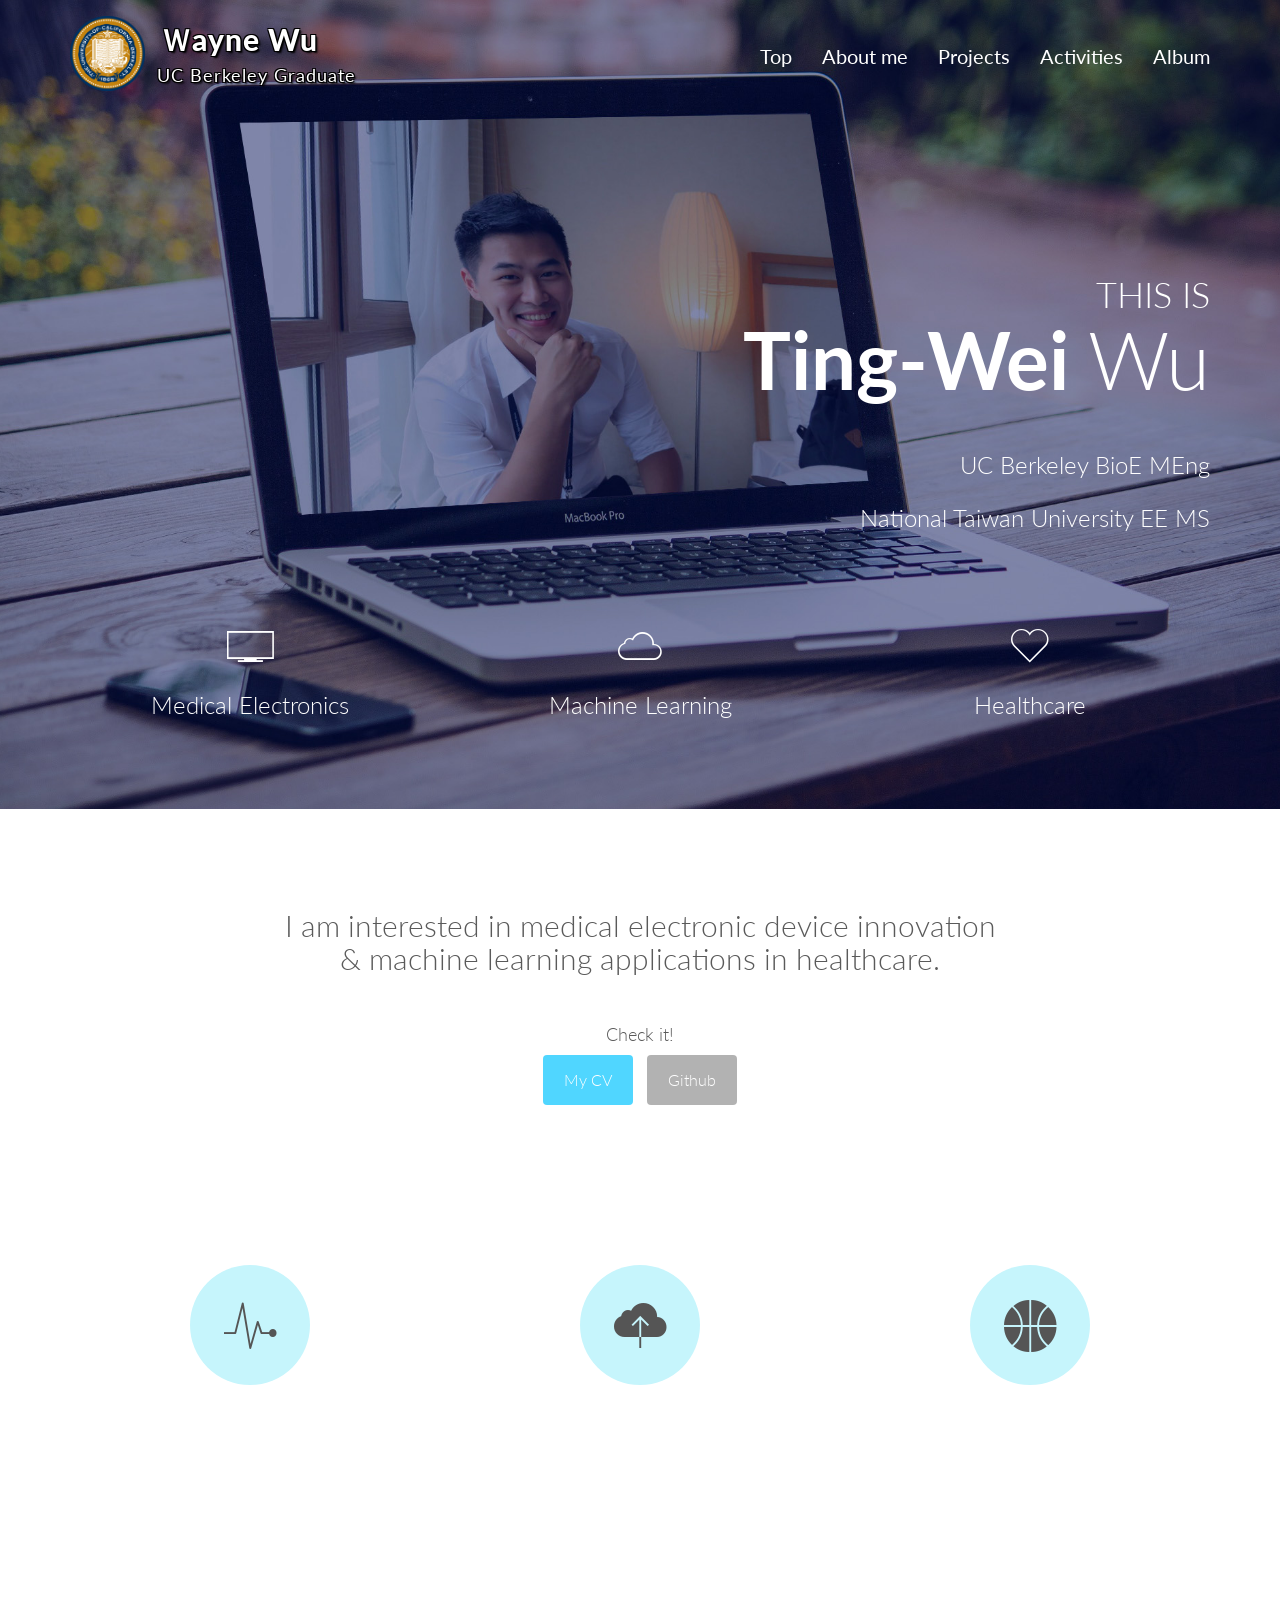
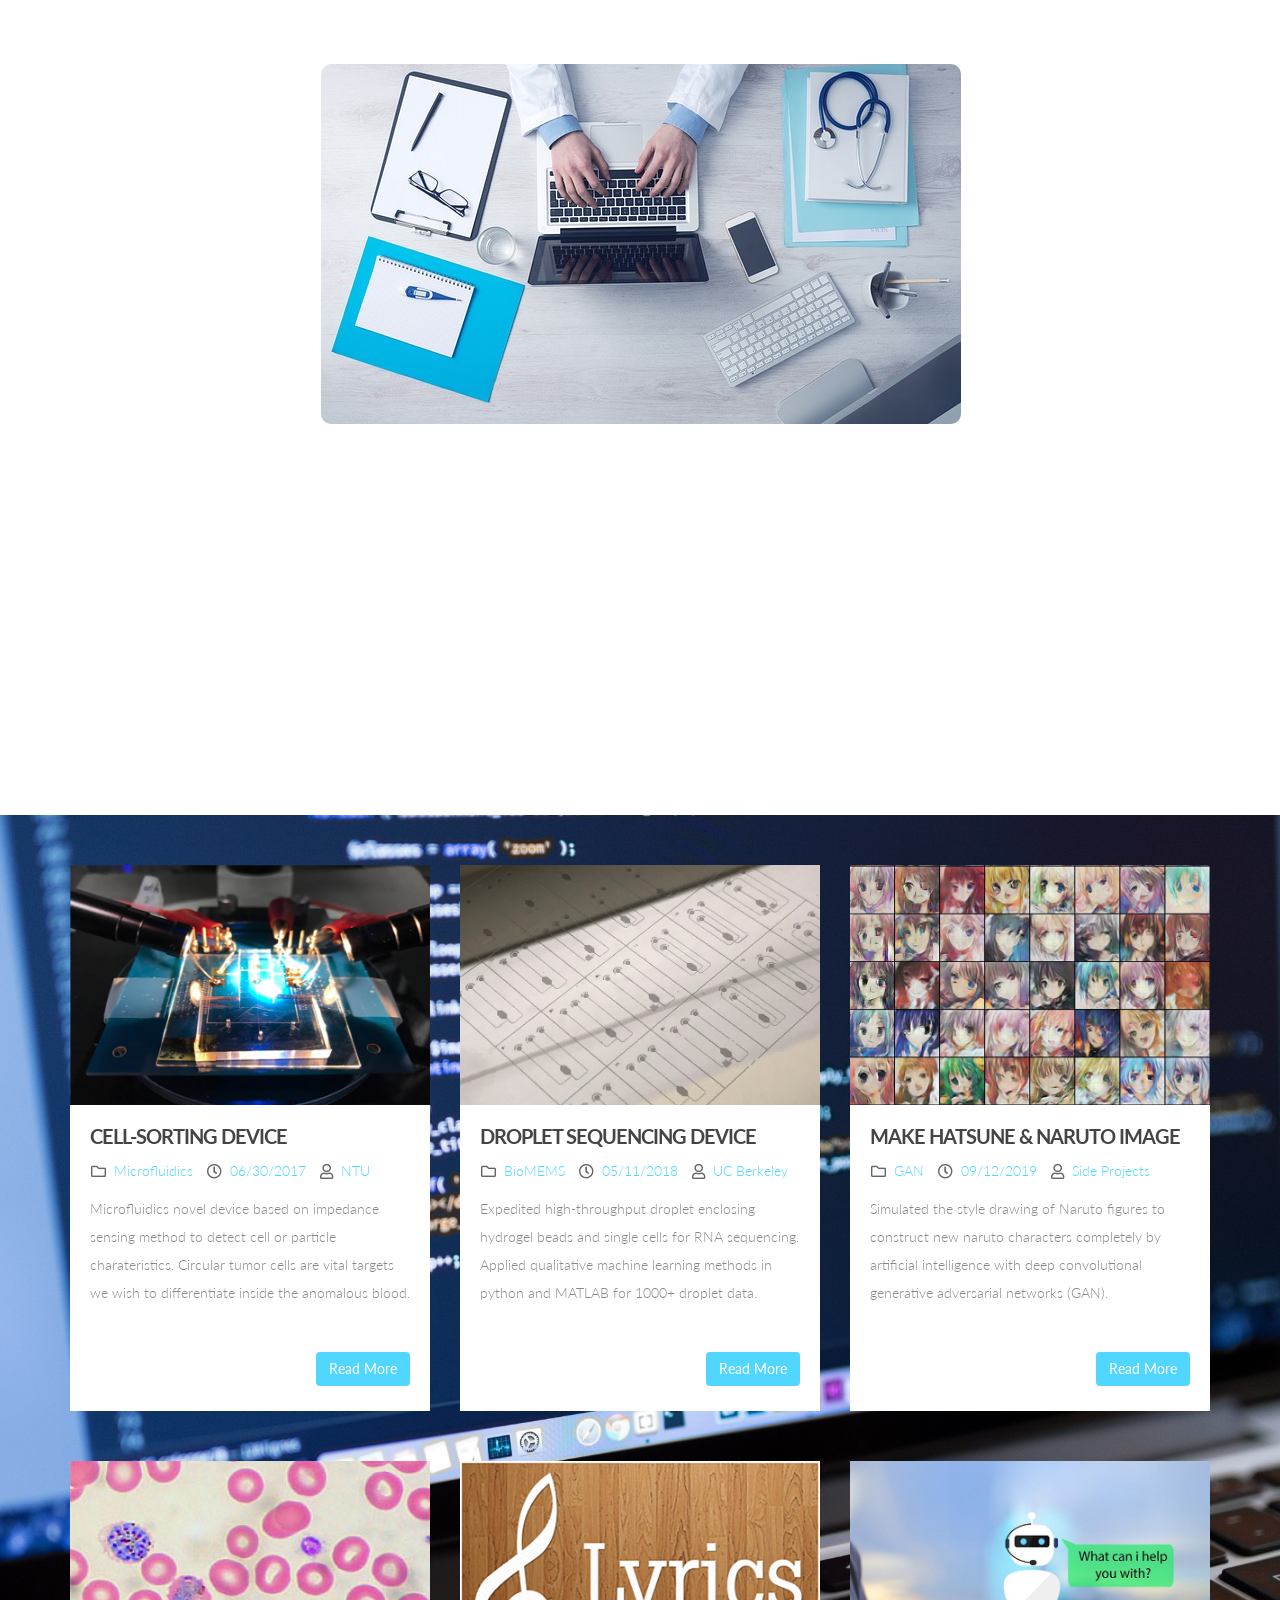
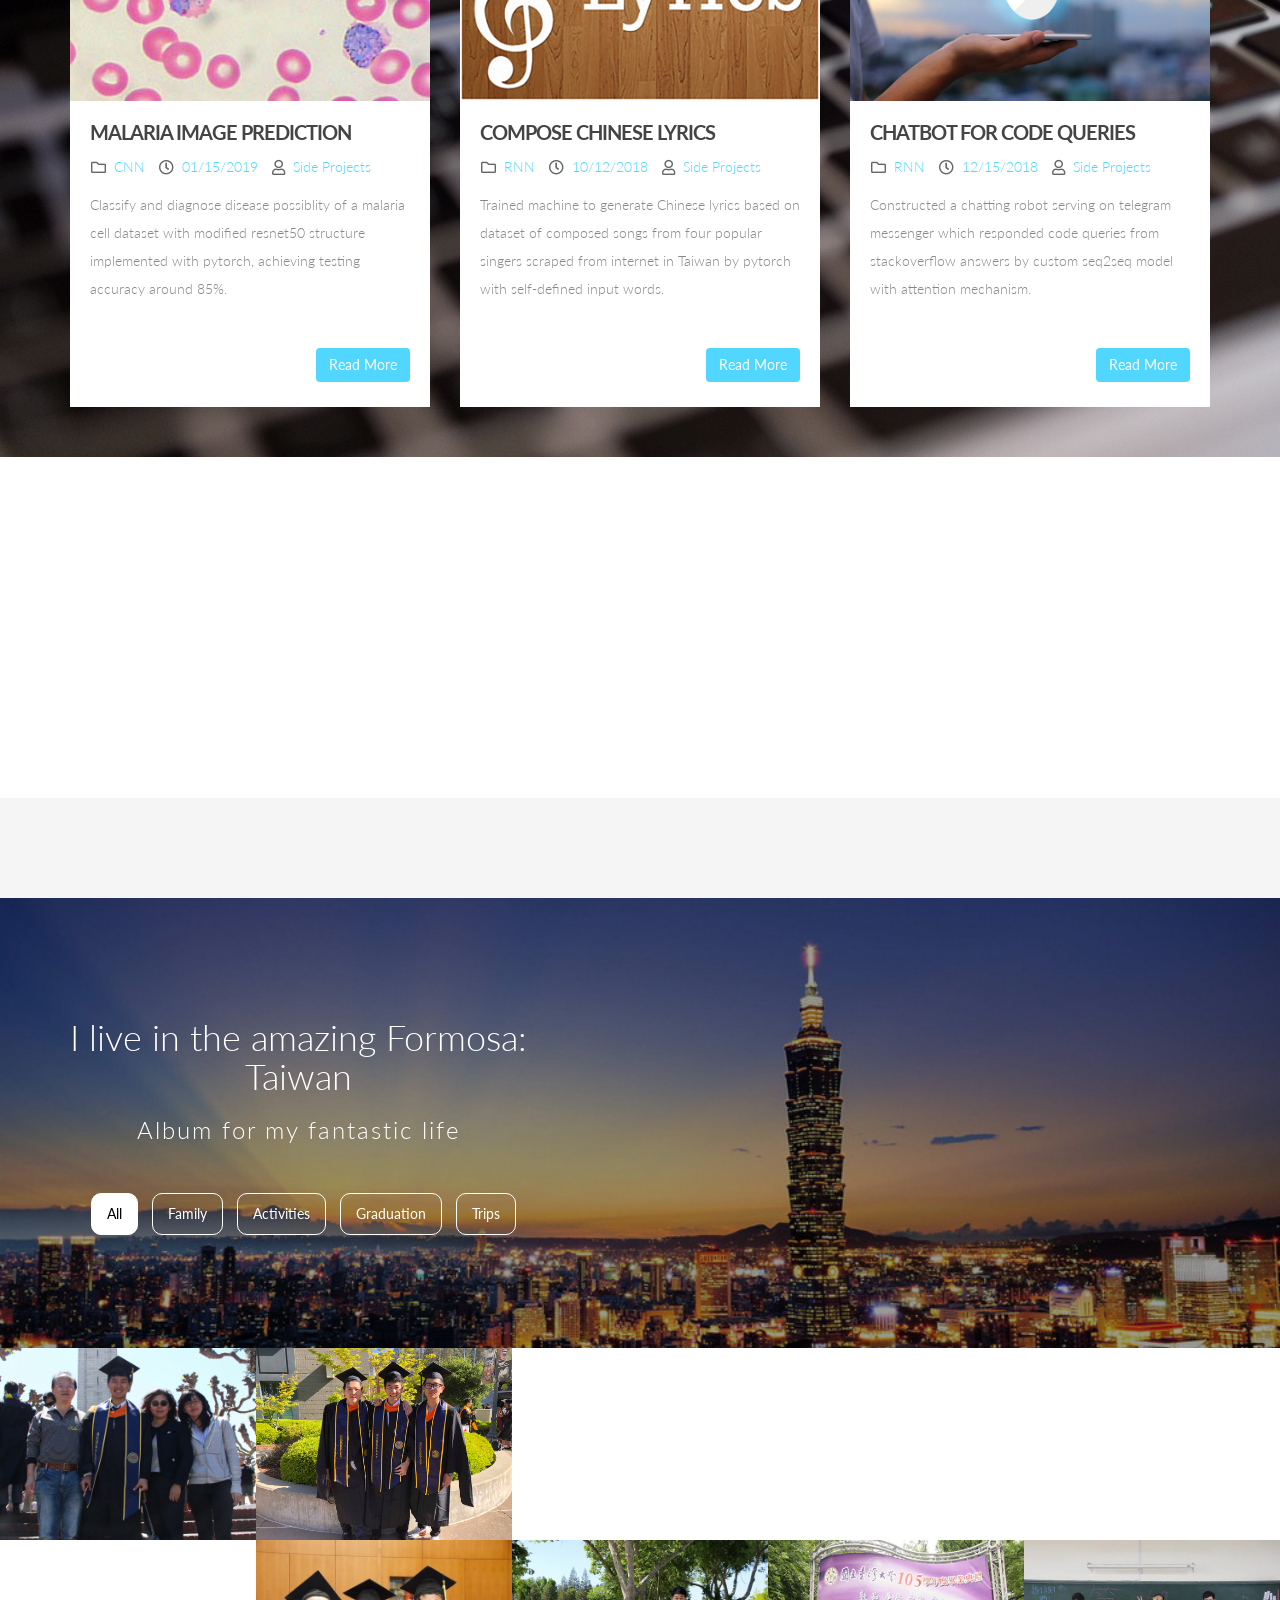
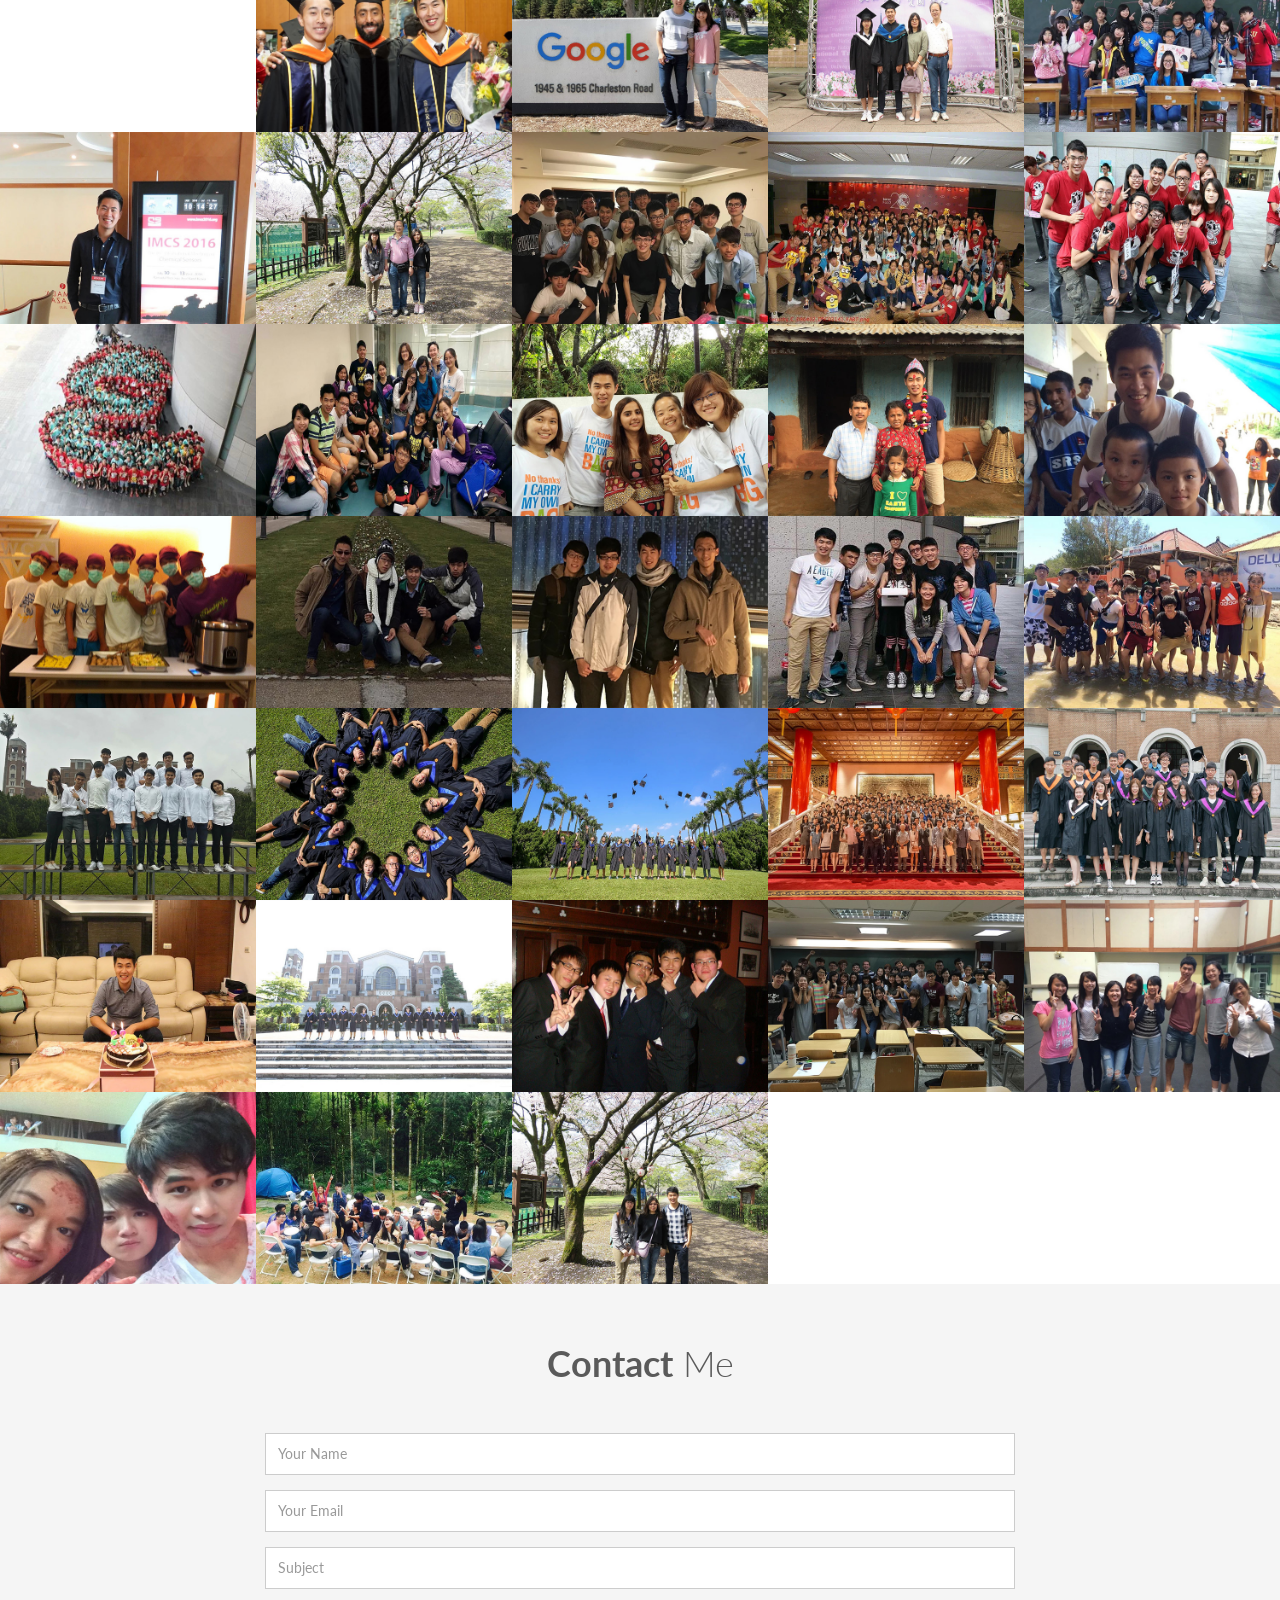
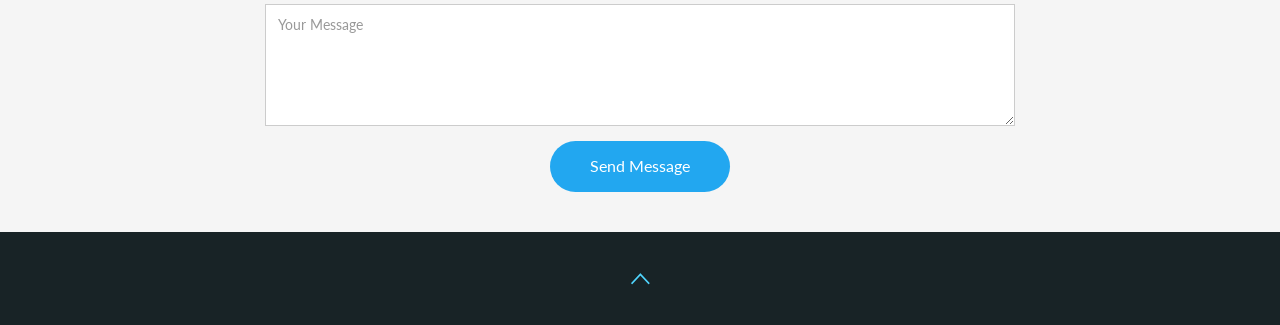
==== commit bbffbf49: "3/6" ====
--- a/main/index.html
+++ b/main/index.html
@@ -442,7 +442,7 @@
         <div class="he-view">
           <div class="bg a0" data-animate="fadeIn">
             <h3 class="a1" data-animate="fadeInDown">Berkeley Graduation</h3>
-            <a data-rel="prettyPhoto" href="img/albums/39.jpg" class="dmbutton a2" data-animate="fadeInUp"><i class="ion-search"></i></a>
+            <a data-rel="prettyPhoto" href="img/albums/44.jpg" class="dmbutton a2" data-animate="fadeInUp"><i class="ion-search"></i></a>
           </div>
           <!-- he bg -->
         </div>
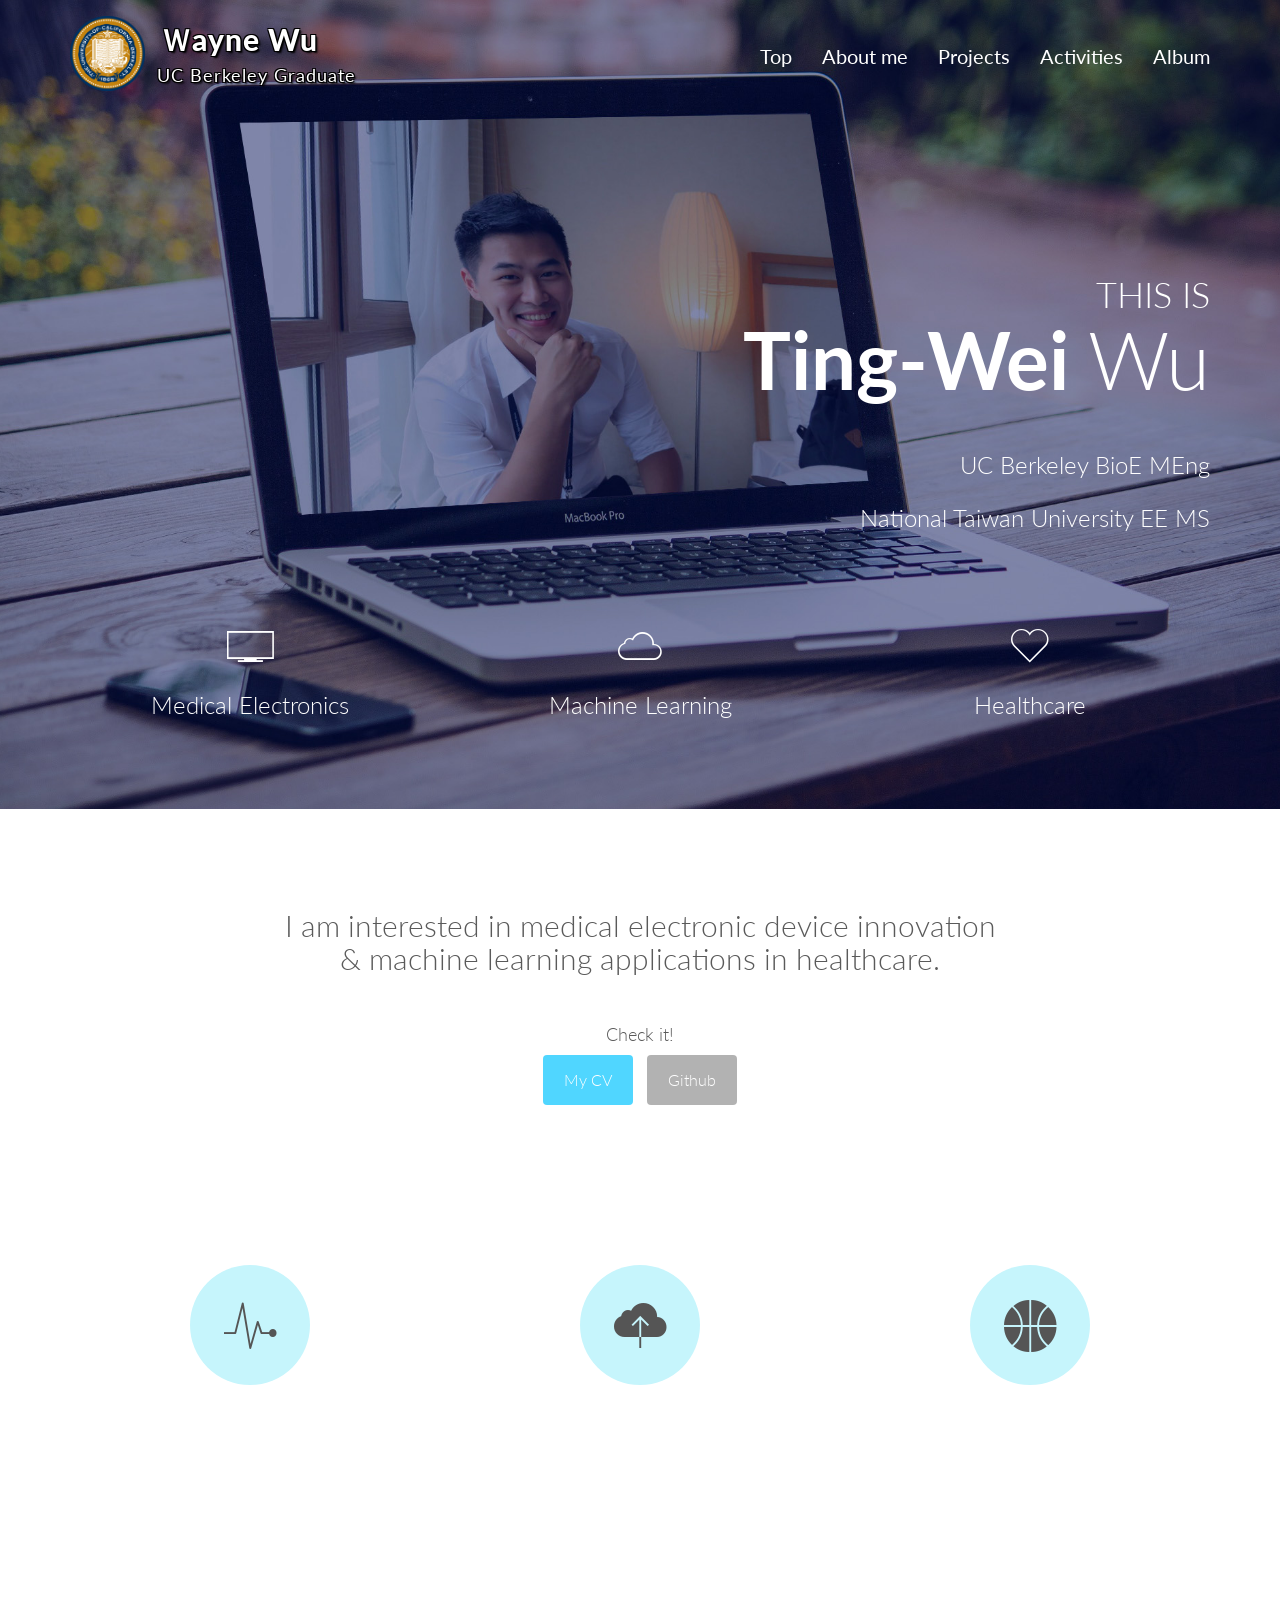
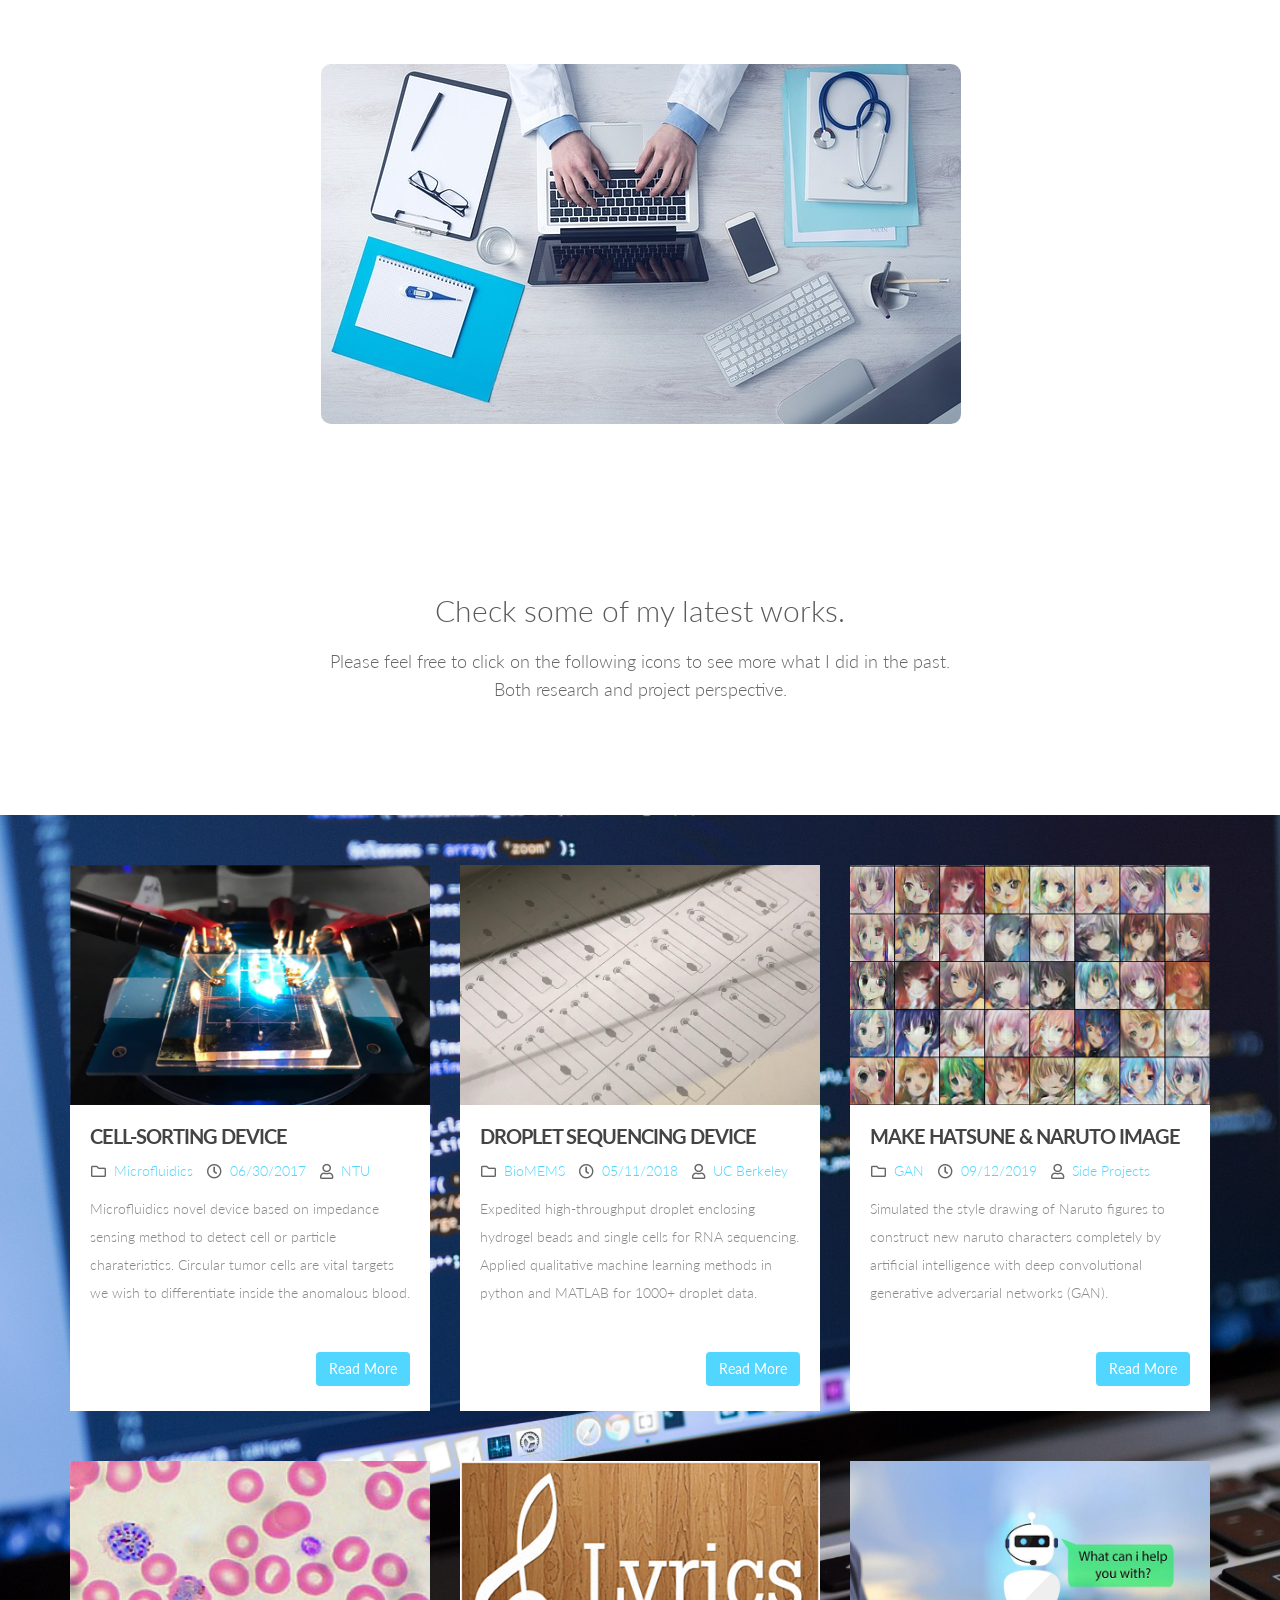
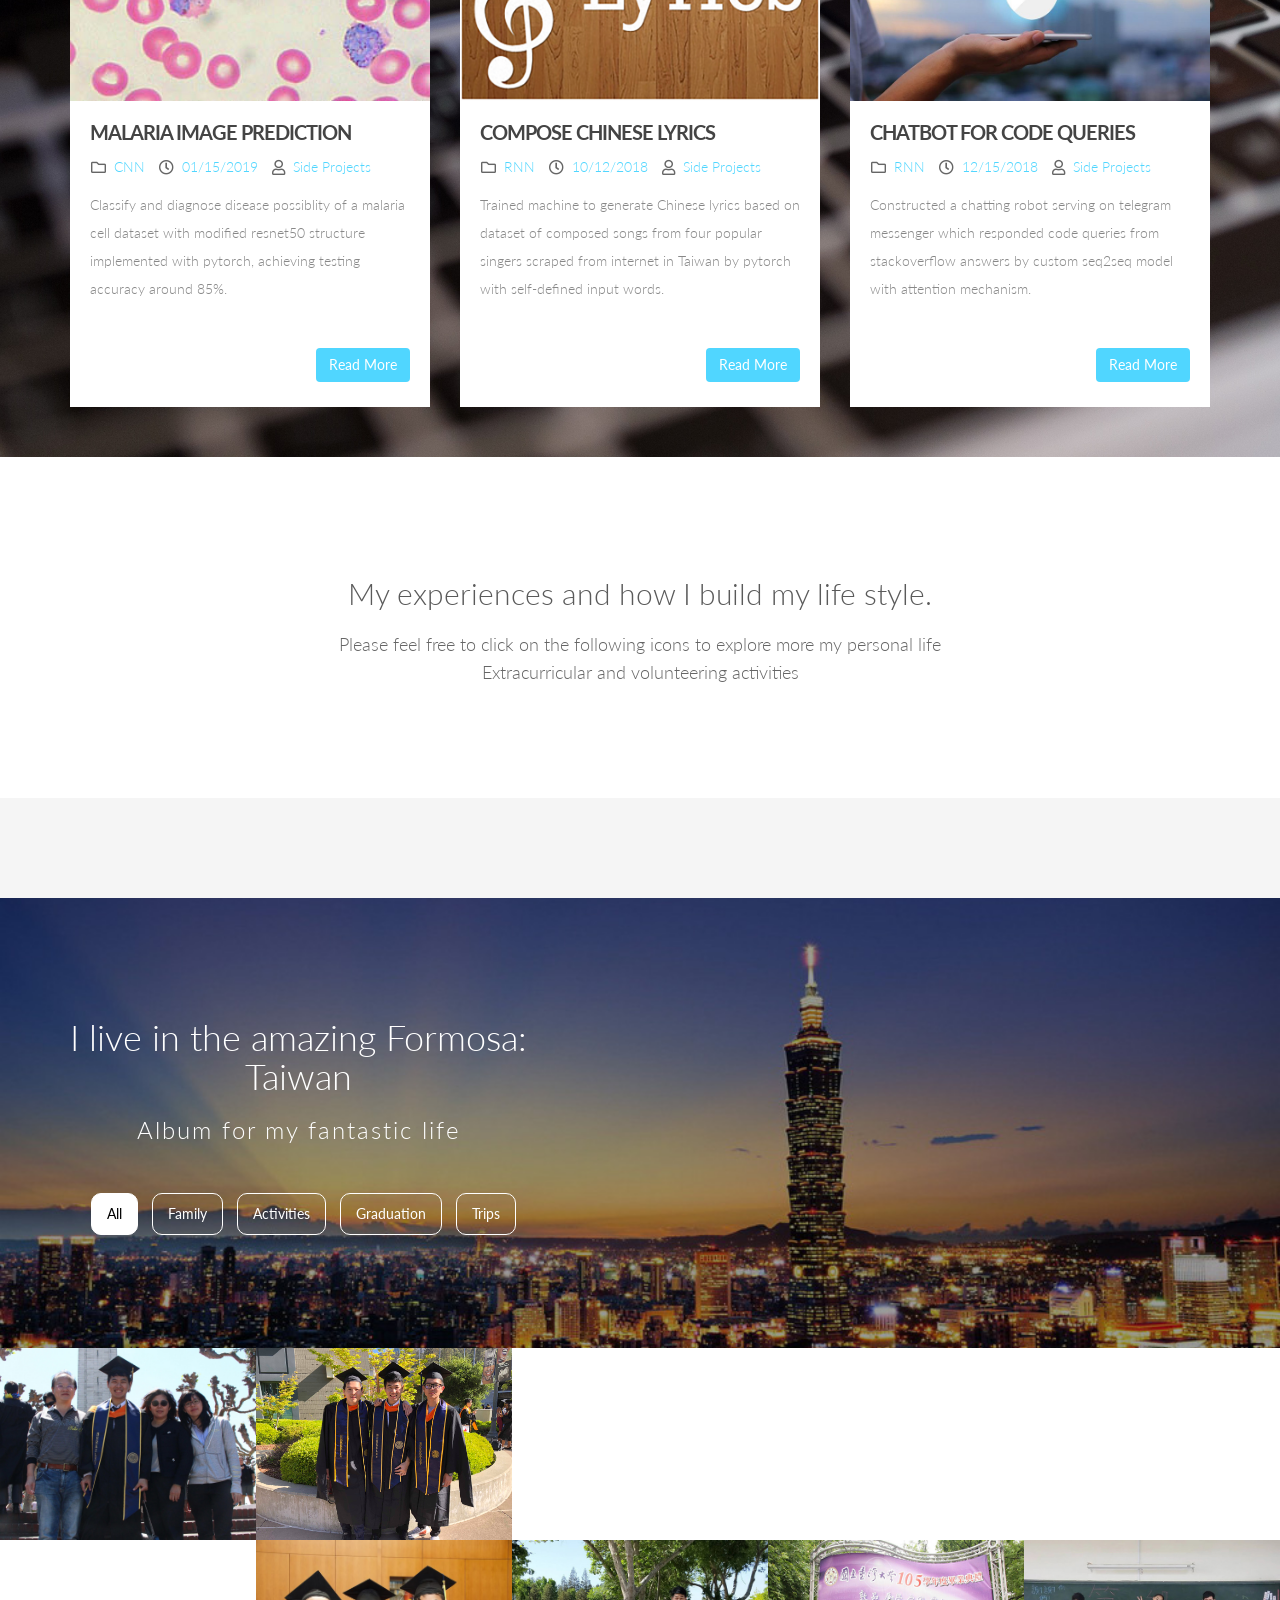
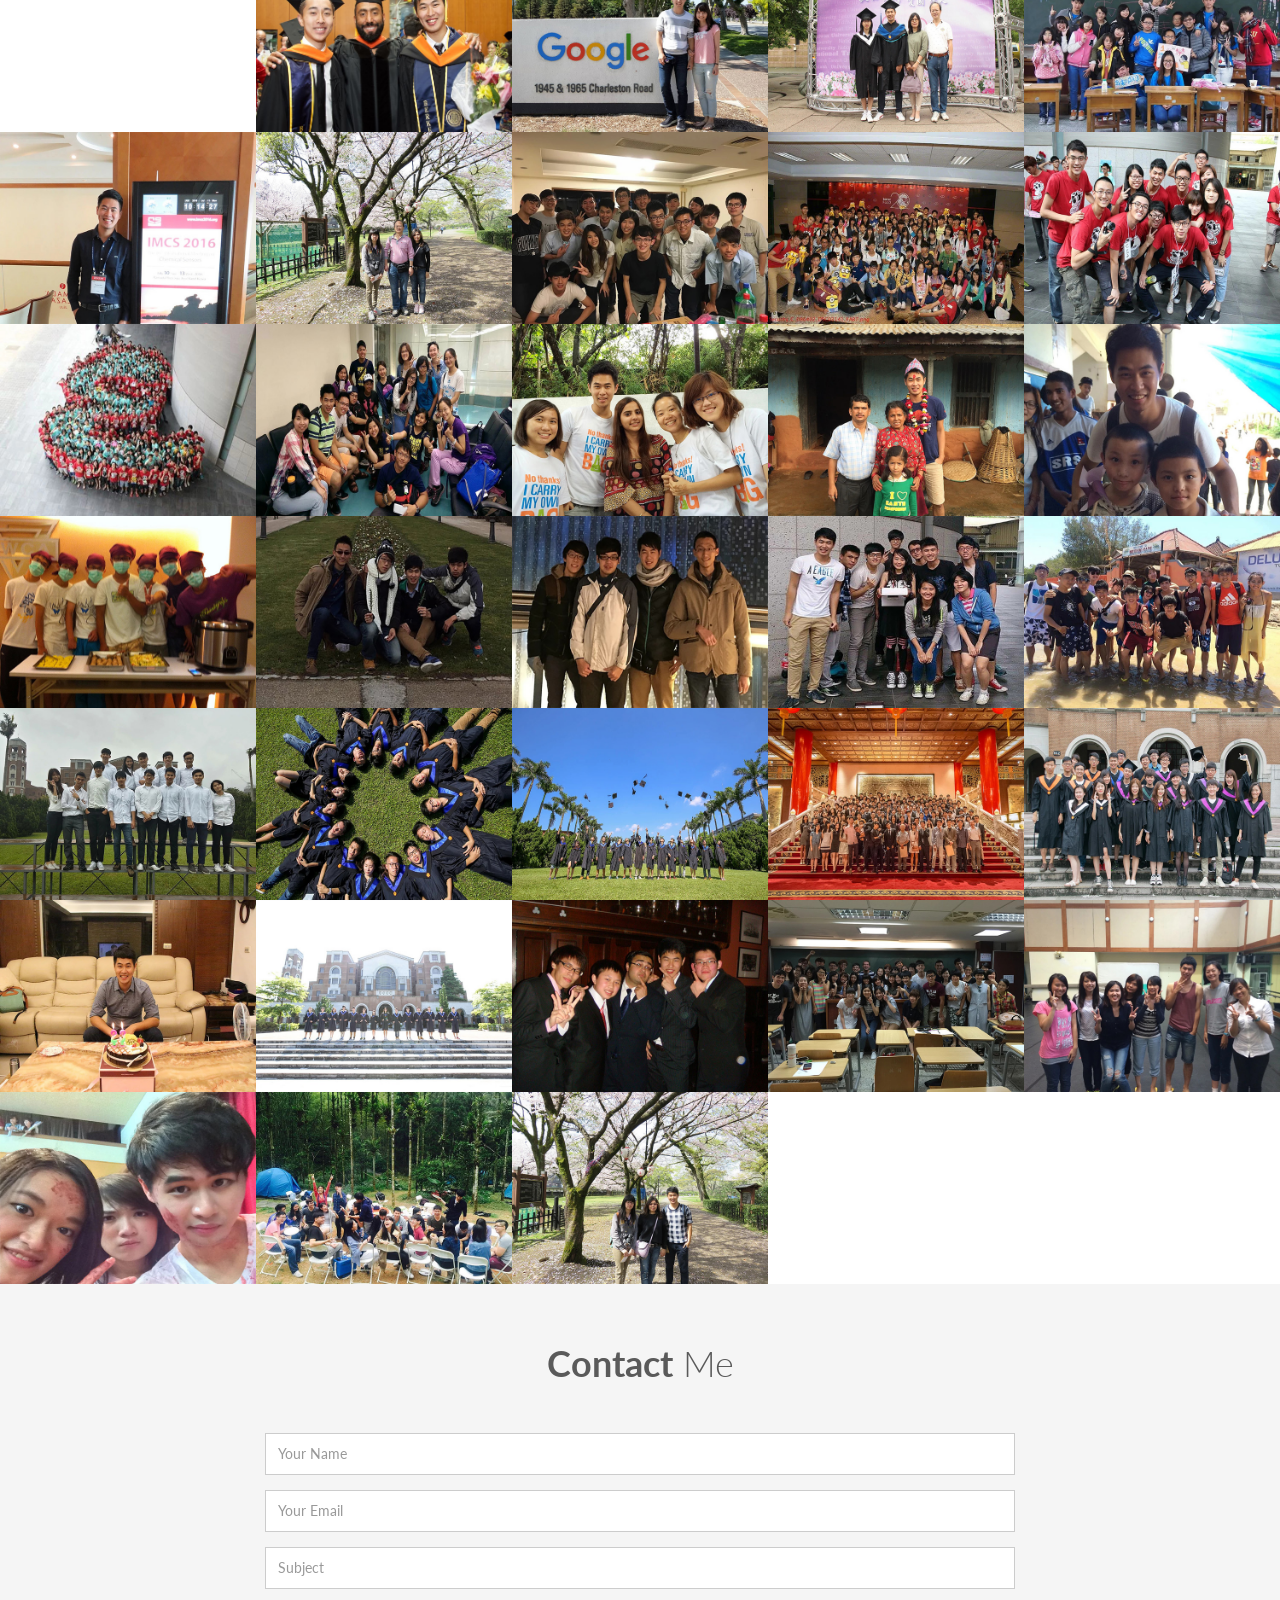
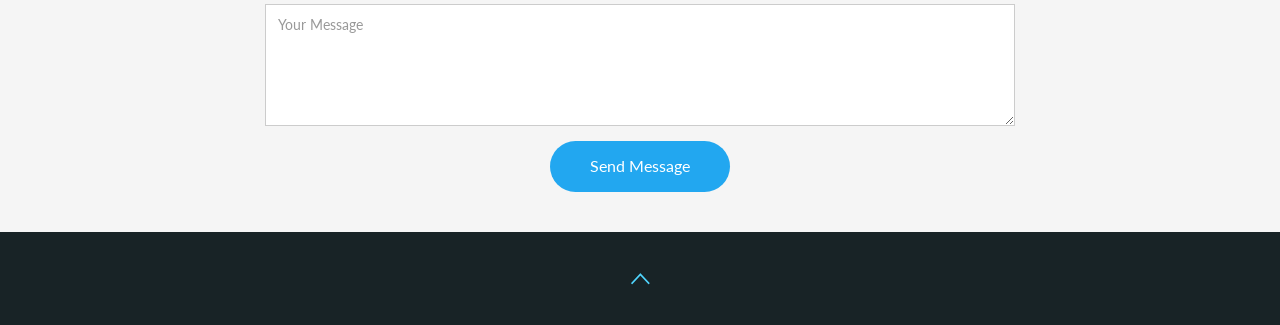
==== commit 4f87ca11: "3/6" ====
--- a/main/index.html
+++ b/main/index.html
@@ -438,7 +438,7 @@
 
     <div class="portfolio-item graduation">
       <div class="he-wrap tpl6">
-        <img src="img/albums/39.jpg" class="img-responsive" alt="">
+        <img src="img/albums/44.jpg" class="img-responsive" alt="">
         <div class="he-view">
           <div class="bg a0" data-animate="fadeIn">
             <h3 class="a1" data-animate="fadeInDown">Berkeley Graduation</h3>
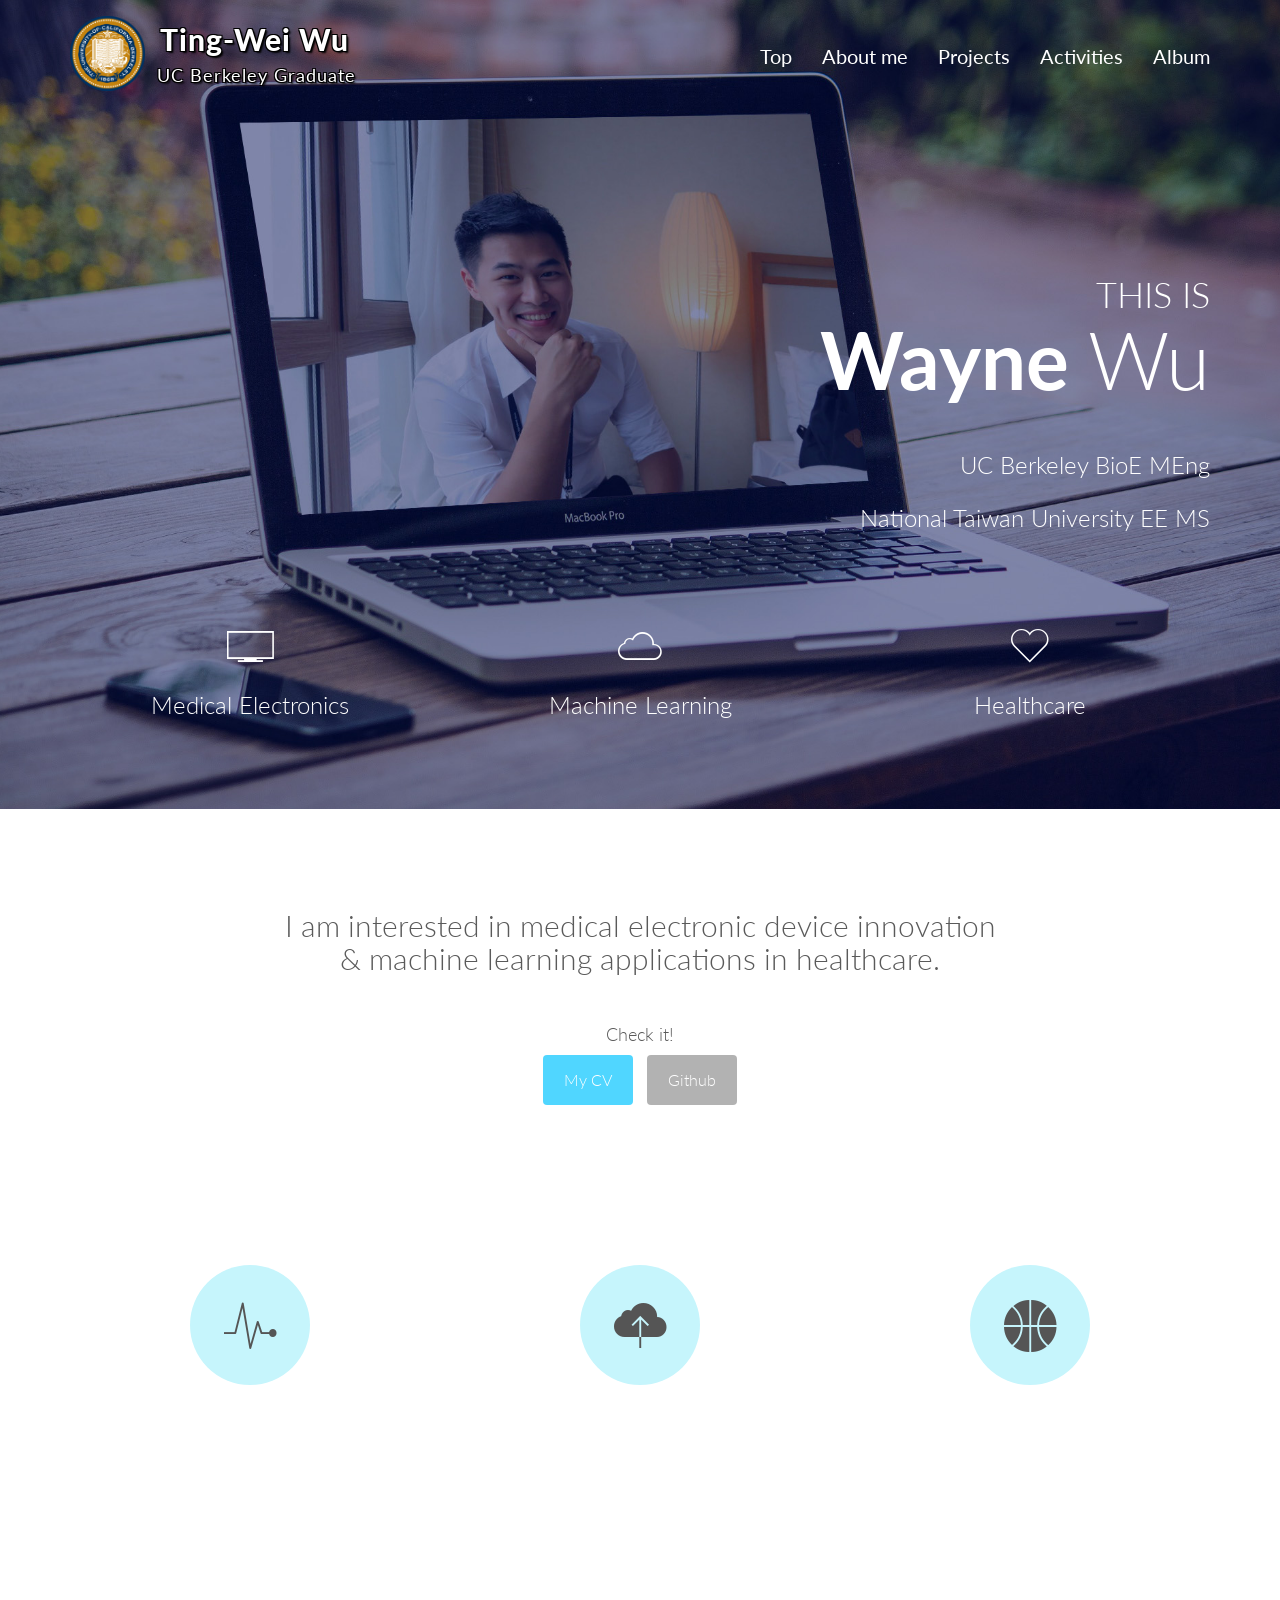
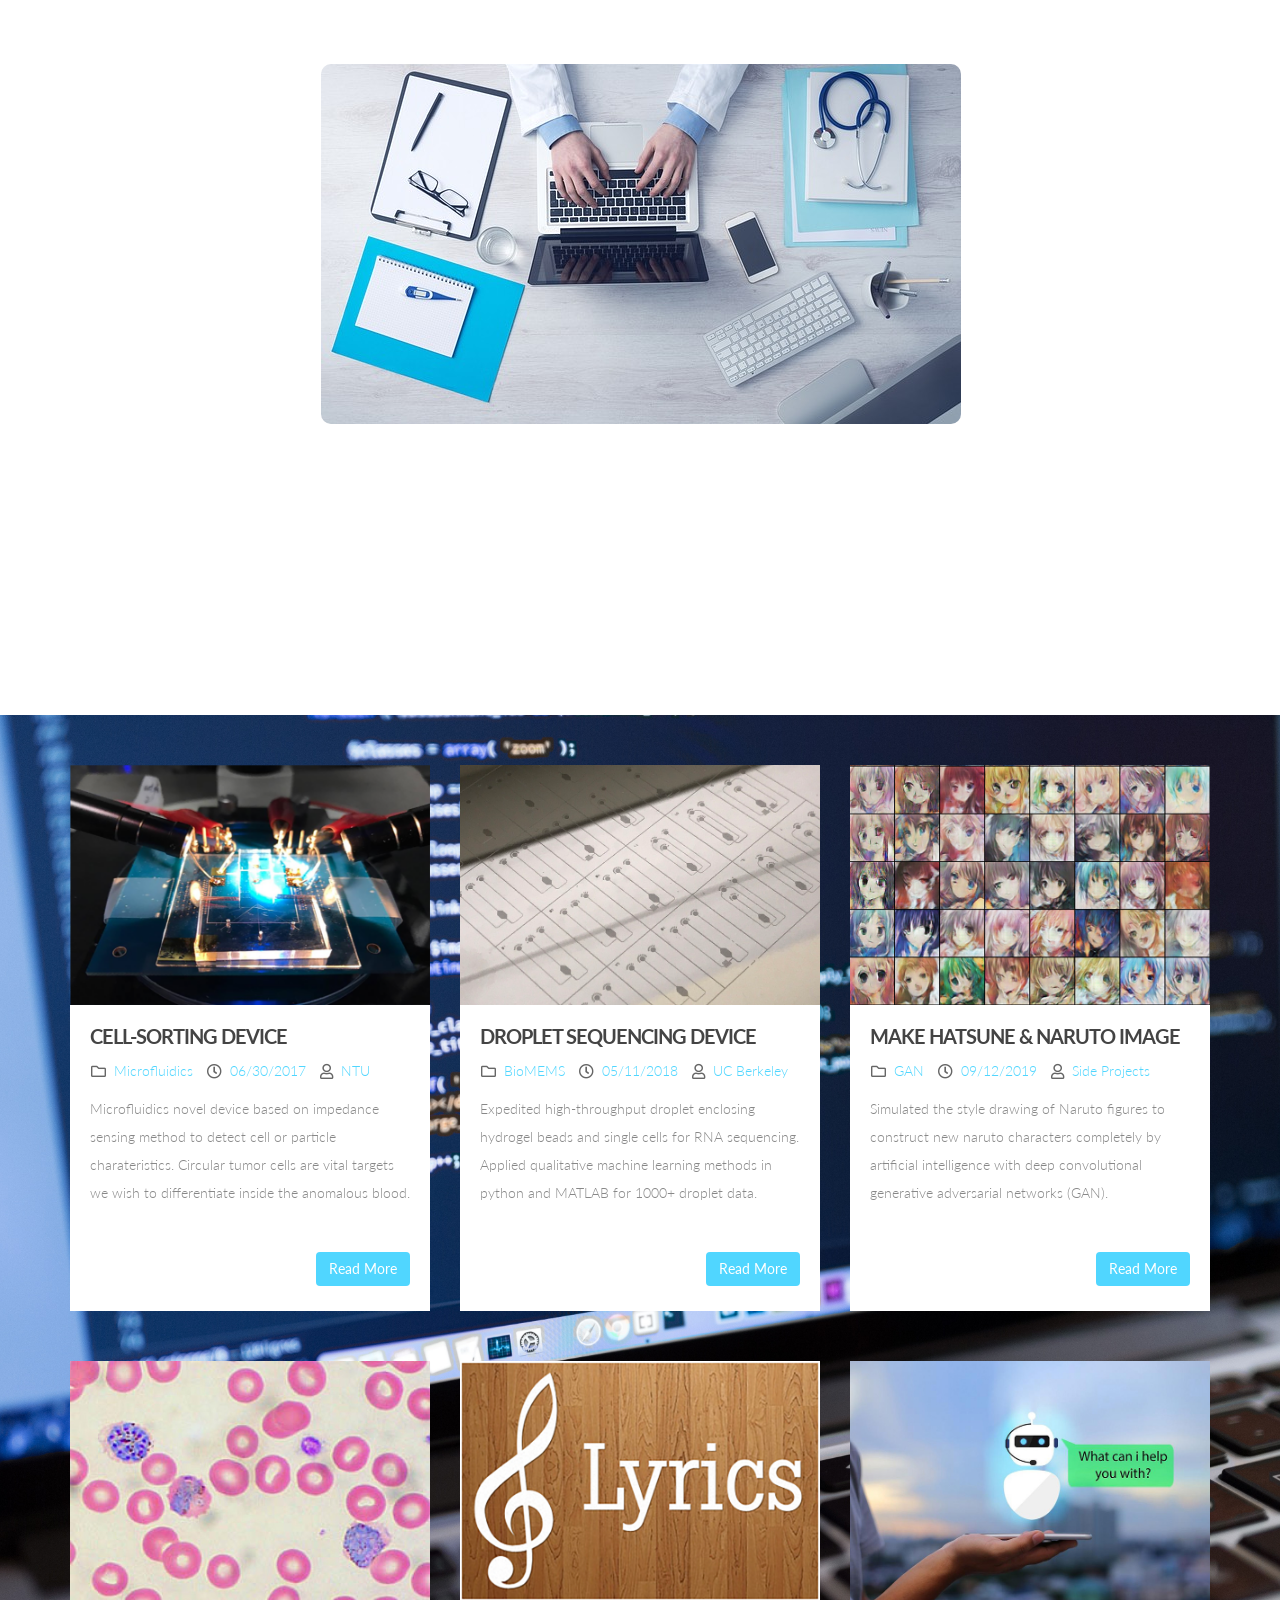
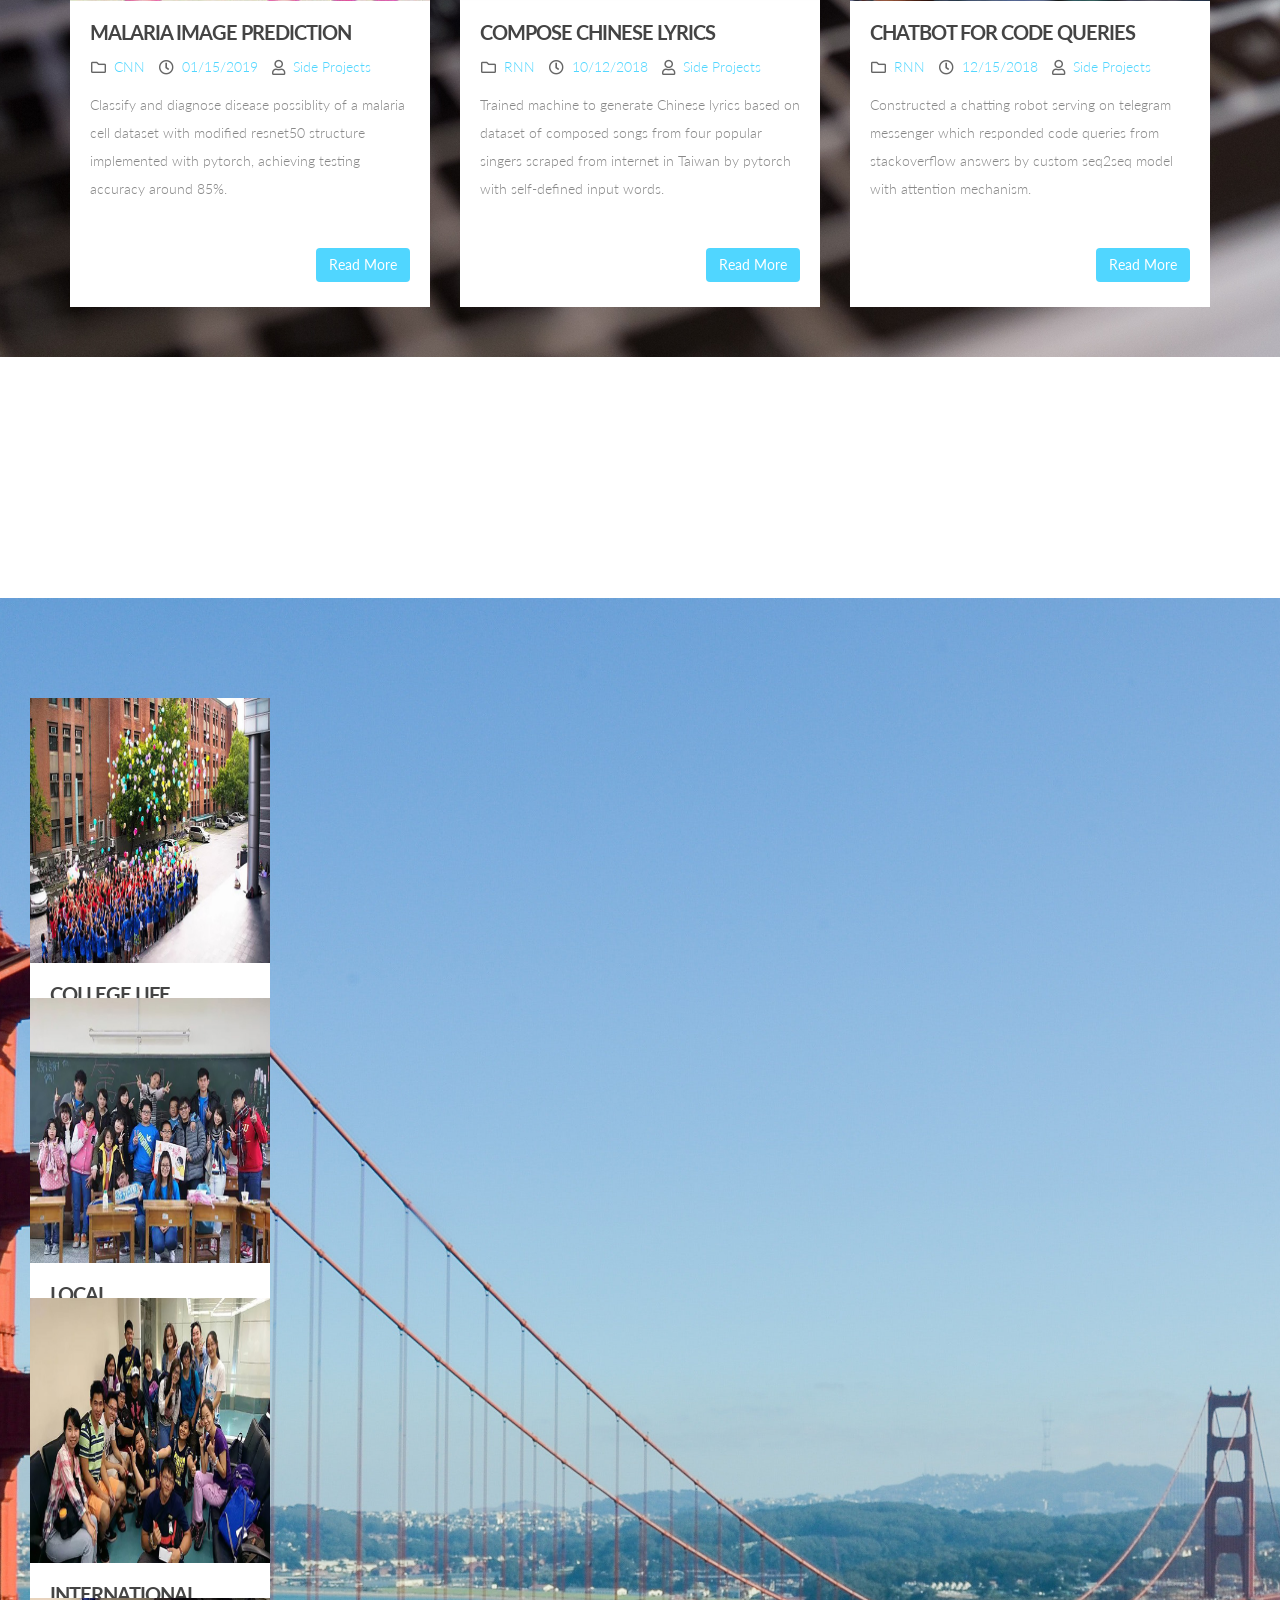
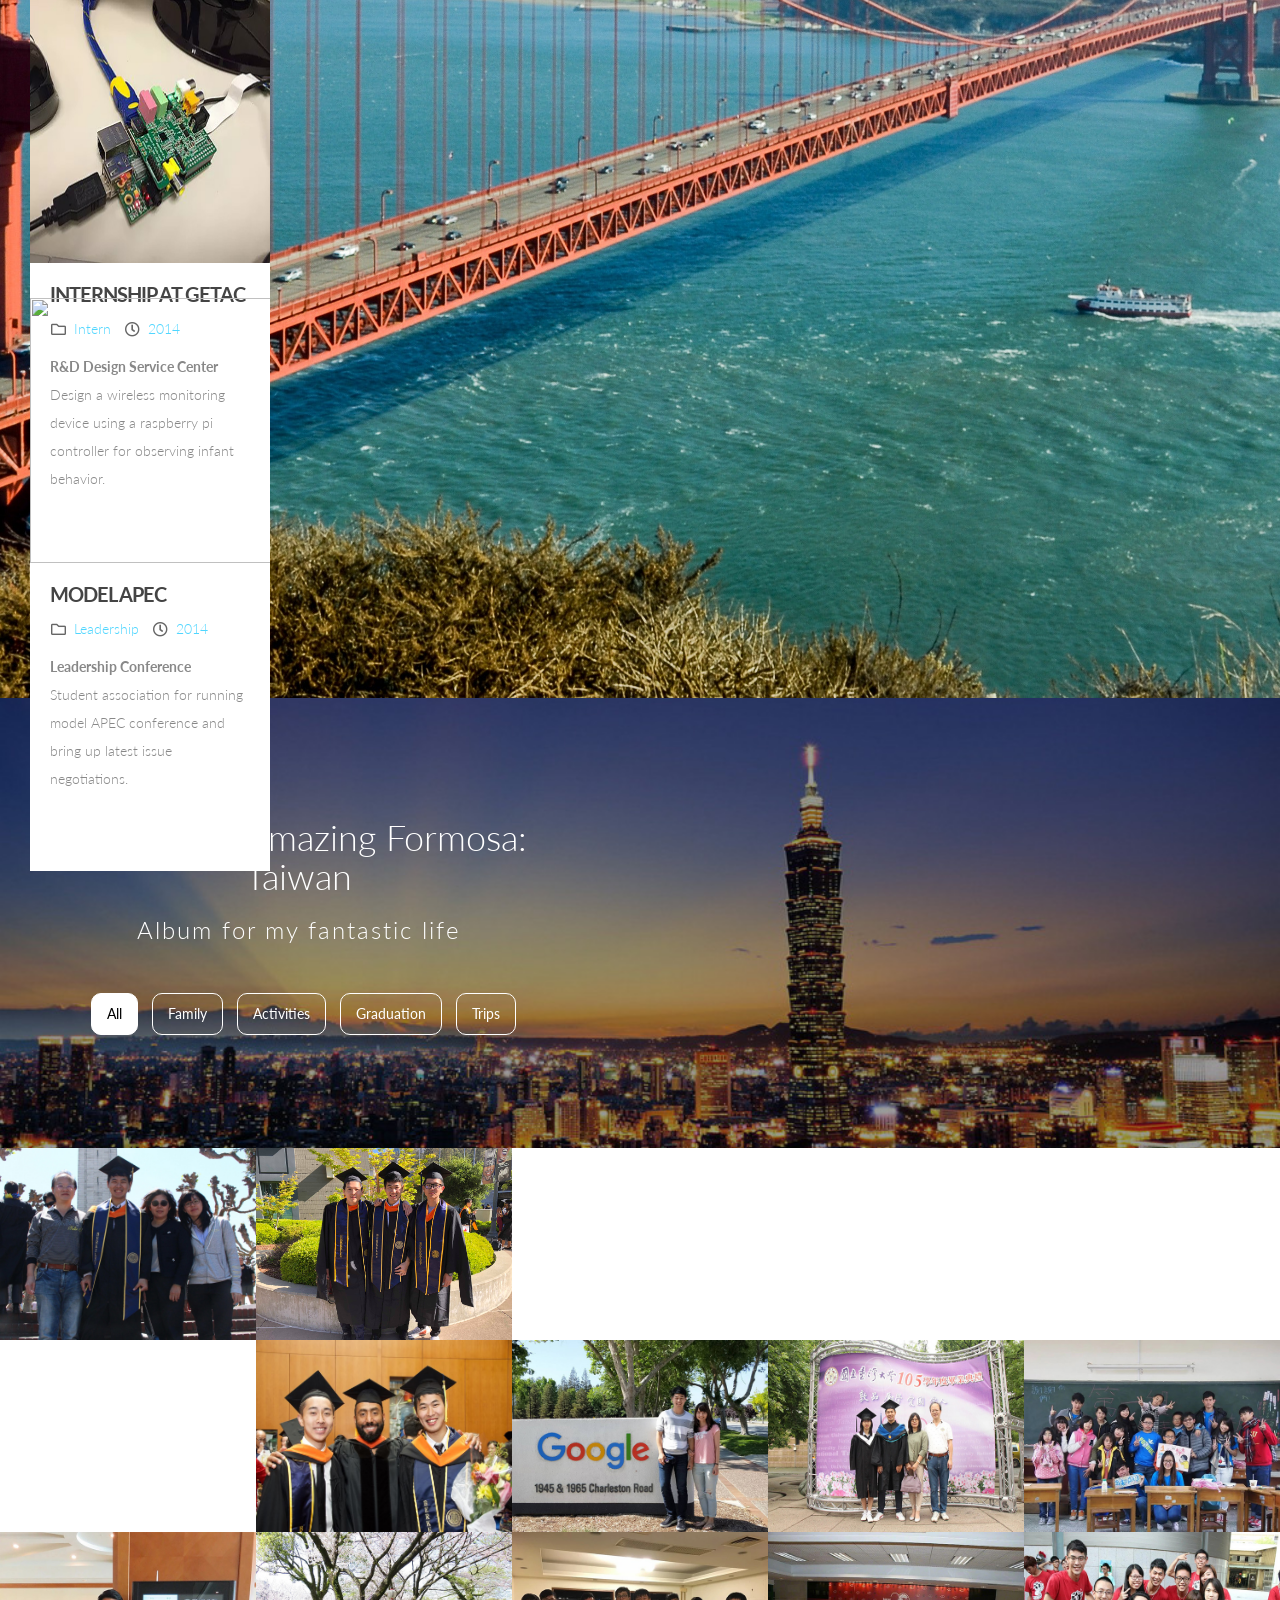
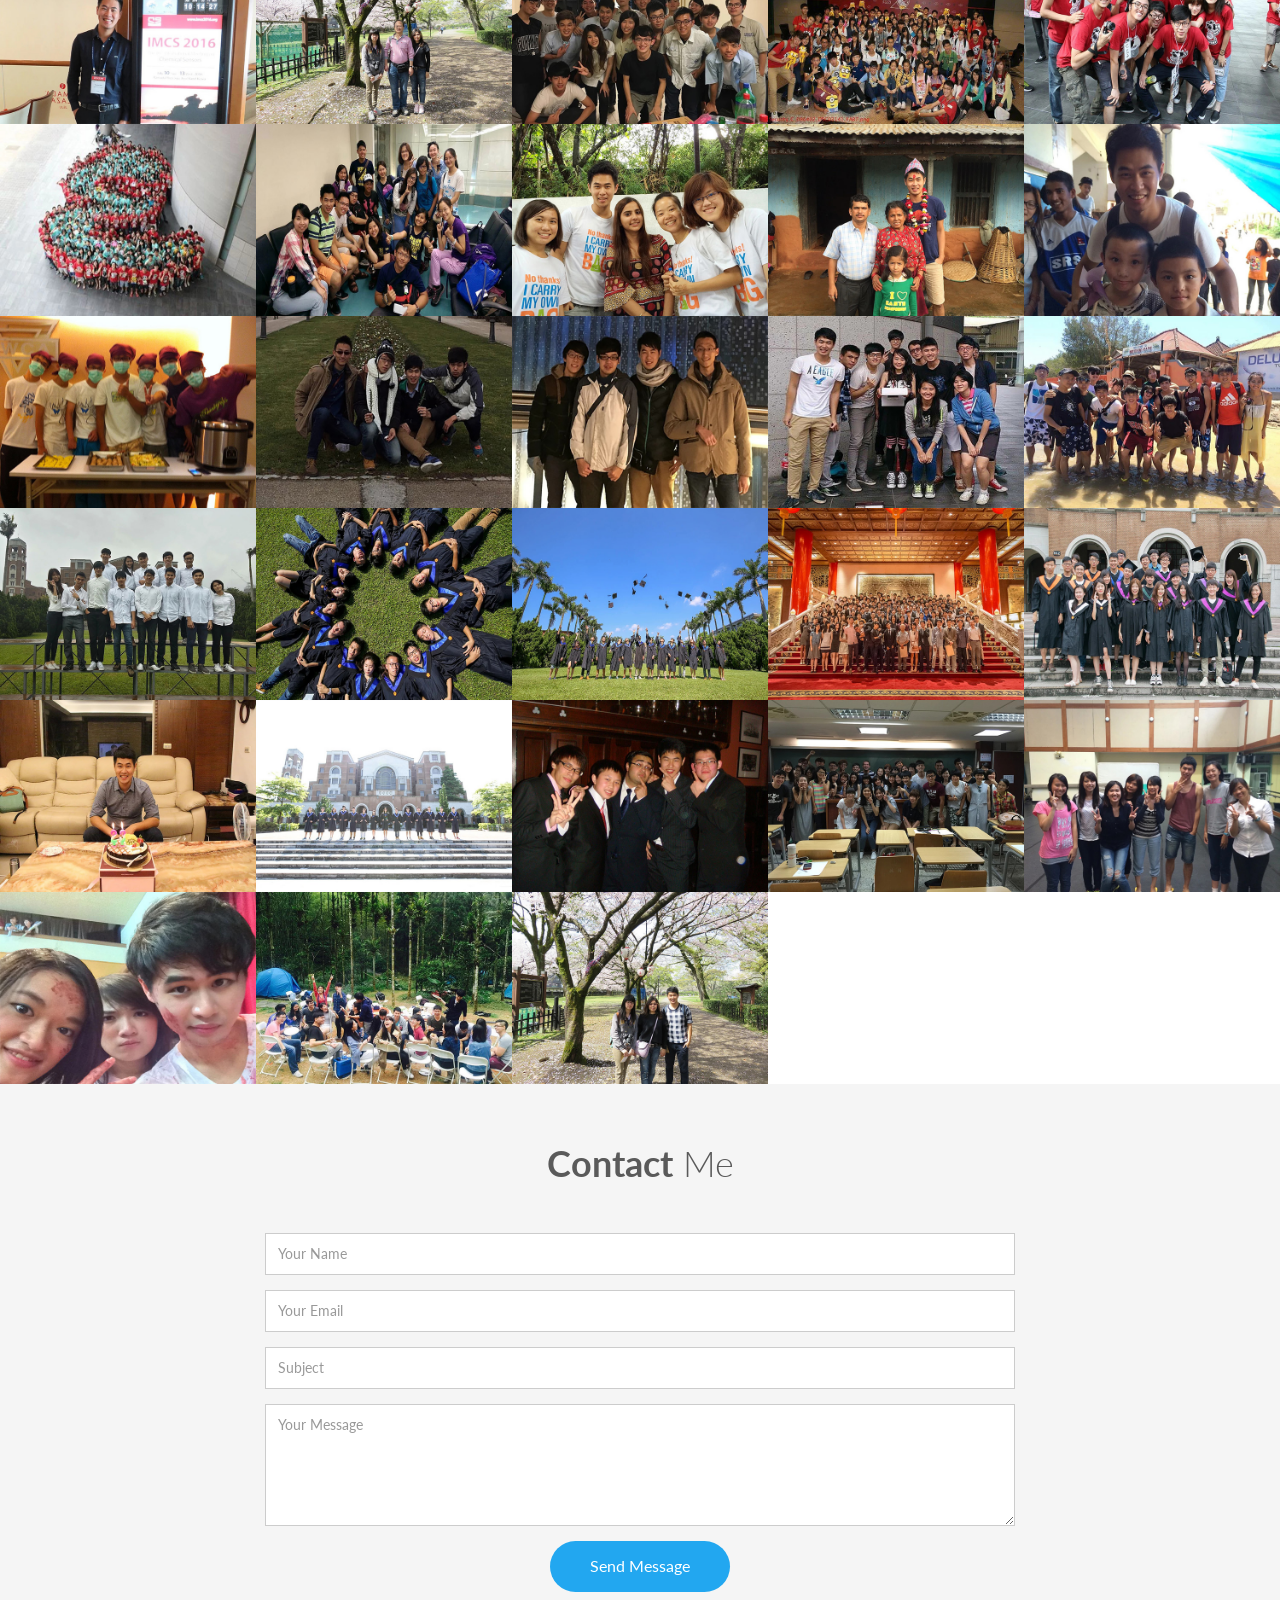
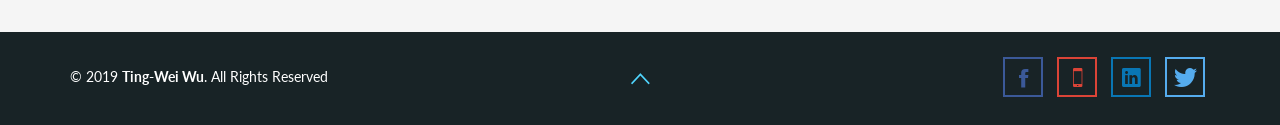
==== commit f6fb266c: "3/11" ====
--- a/main/index.html
+++ b/main/index.html
@@ -30,6 +30,15 @@
 
   <!-- Main Stylesheet File -->
   <link href="css/style.css" rel="stylesheet">
+
+  <!-- Swiper v4.1.0 -->
+  <link href="https://cdnjs.cloudflare.com/ajax/libs/Swiper/4.1.0/css/swiper.css" rel="stylesheet" />
+  <link href="https://cdnjs.cloudflare.com/ajax/libs/Swiper/4.1.0/css/swiper.min.css" rel="stylesheet" />
+  <script src="https://cdnjs.cloudflare.com/ajax/libs/Swiper/4.1.0/js/swiper.js"></script>
+  <script src="https://cdnjs.cloudflare.com/ajax/libs/Swiper/4.1.0/js/swiper.min.js"></script>
+  <script src="https://cdnjs.cloudflare.com/ajax/libs/Swiper/4.1.0/js/swiper.esm.js"></script>
+  <script src="https://cdnjs.cloudflare.com/ajax/libs/Swiper/4.1.0/js/swiper.esm.bundle.js"></script>
+
 </head>
 
 <!------------------------------------------------------------------------------------------------>
@@ -46,7 +55,7 @@
         </a>
         <div class="navbar-brand" >
             <a href="index.html">
-                <h2>&nbsp Ｗayne Wu</h2>
+                <h2>&nbsp Ting-Wei Wu</h2>
                 <h4>&nbsp UC Berkeley Graduate</h4>
             </a>
         </div>
@@ -77,7 +86,7 @@
         <div class="col-md-8 col-md-offset-2 mt wow bounceInDown pull-right right">
           <h1>
             THIS IS<br/>
-            <div id="myname"><b>Ting-Wei&nbsp;</b>Wu<br/></div><br/>
+            <div id="myname"><b>Wayne&nbsp;</b>Wu<br/></div><br/>
           </h1>
           <h3>
             UC Berkeley BioE MEng <br/><br/>
@@ -185,7 +194,7 @@
 
   <!------------ Projects --------------->
   <div id="padding">
-    <div class="container mtb" id="projects">
+    <div class="container" id="projects">
       <div class="row centered mb wow jellyInDown">
         <h2>Check some of my latest works.</h2>
         <div class="col-md-8 col-md-offset-2">
@@ -359,7 +368,7 @@
   <!--/padding-->
   <div id="activities"></div>
   <!------------ Activities --------------->
-  <div class="container wow jellyInDown mtb">
+  <div class="container wow jellyInDown">
     <div class="row centered mb">
       <h2>
         My experiences and how I build my life style.
@@ -372,7 +381,134 @@
     <!--/row-->
   </div>
   <!--/container-->
-  <div id="g">
+  <div id="activity-bg">
+    <!-- 幻燈片內容 -->
+    <div class="swiper-container">
+        <div class="swiper-wrapper">
+          <div class="swiper-slide">
+            <div class="container portfo wow fadeInUp da-item" data-mh="blog-posts">
+              <a href="#top" title="View Post">
+                  <div class="imgBox">
+                    <img src="img/activities/ntuee_camp.jpg" class="img-responsive img_size" alt="">
+                    <div class="portfolio-hover-content">
+                        <i class="far fa-folder"></i>
+                    </div>
+                  </div>                             
+              </a>
+              <div class="item-caption">
+                  <h4>College Life</h4>
+                  <ul class="list-inline post-meta-list">
+                      <li><p class="text-muted"><i class="far fa-folder"></i> <a href="#" title="">College</a></p></li>
+                      <li><p class="text-muted"><i class="far fa-clock-o"></i> <a href="#" title="">2012-2016</a></p></li>
+                  </ul> 
+                  <p class="post-excerpt">
+                      <b>Activity designer of NTUEE orientation camp</b> </br>
+                      Held for freshmen ready to get in NTUEE. </br>
+                      <b>General coordinator and chief leader</b></br>
+                      2015 NTUEE summer camp for high school students.
+                  </p>
+              </div>
+            </div>
+          </div>
+          <div class="swiper-slide"><div class="container portfo wow fadeInUp da-item" data-mh="blog-posts">
+              <a href="#top" title="View Post">
+                  <div class="imgBox">
+                    <img src="img/activities/volunteer.jpg" class="img-responsive img_size" alt="">
+                    <div class="portfolio-hover-content">
+                        <i class="far fa-folder"></i>
+                    </div>
+                  </div>                             
+              </a>
+              <div class="item-caption">
+                  <h4>Local Volunteering</h4>
+                  <ul class="list-inline post-meta-list">
+                      <li><p class="text-muted"><i class="far fa-folder"></i> <a href="#" title="">Volunteer</a></p></li>
+                      <li><p class="text-muted"><i class="far fa-clock-o"></i> <a href="#" title="">2013-2014</a></p></li>
+                  </ul> 
+                  <p class="post-excerpt">
+                      <b>Sunny-Coconut Social Volunteering Club</b></br>
+                      Accompanying with local students and designed activities for them.
+                      <p>&nbsp;</p>
+                  </p>
+              </div>
+            </div></div>
+          <div class="swiper-slide"><div class="container portfo wow fadeInUp da-item" data-mh="blog-posts">
+              <a href="#top" title="View Post">
+                  <div class="imgBox">
+                    <img src="img/activities/i_volunteer.jpg" class="img-responsive img_size" alt="">
+                    <div class="portfolio-hover-content">
+                        <i class="far fa-folder"></i>
+                    </div>
+                  </div>                             
+              </a>
+              <div class="item-caption">
+                  <h4>International Volunteer at Nepal</h4>
+                  <ul class="list-inline post-meta-list">
+                      <li><p class="text-muted"><i class="far fa-folder"></i> <a href="#" title="">Volunteer</a></p></li>
+                      <li><p class="text-muted"><i class="far fa-clock-o"></i> <a href="#" title="">2014</a></p></li>
+                  </ul> 
+                  <p class="post-excerpt">
+                      <b>International Volunteer in Kathmandu, Nepal</b></br>
+                      Facilitated the Patlekhet tribe homestay service 
+                      project and Evon Farm work in planting high economic value plants.
+                      <p>&nbsp;</p>
+                  </p>
+              </div>
+            </div></div>
+          <div class="swiper-slide"><div class="container portfo wow fadeInUp da-item" data-mh="blog-posts">
+              <a href="#top" title="View Post">
+                  <div class="imgBox">
+                    <img src="img/activities/internship.jpg" class="img-responsive img_size" alt="">
+                    <div class="portfolio-hover-content">
+                        <i class="far fa-folder"></i>
+                    </div>
+                  </div>                             
+              </a>
+              <div class="item-caption">
+                  <h4>Internship at GETAC</h4>
+                  <ul class="list-inline post-meta-list">
+                      <li><p class="text-muted"><i class="far fa-folder"></i> <a href="#" title="">Intern</a></p></li>
+                      <li><p class="text-muted"><i class="far fa-clock-o"></i> <a href="#" title="">2014</a></p></li>
+                  </ul> 
+                  <p class="post-excerpt">
+                      <b>R&D Design Service Center</b></br>
+                      Design a wireless monitoring device using a raspberry pi controller 
+                      for observing infant behavior.
+                      <p>&nbsp;</p>
+                  </p>
+              </div>
+            </div></div>
+          <div class="swiper-slide"><div class="container portfo wow fadeInUp da-item" data-mh="blog-posts">
+              <a href="#top" title="View Post">
+                  <div class="imgBox">
+                    <img src="http://upload.univs.cn/2013/1029/1383025135746.jpg" class="img-responsive img_size" alt="">
+                    <div class="portfolio-hover-content">
+                        <i class="far fa-folder"></i>
+                    </div>
+                  </div>                             
+              </a>
+              <div class="item-caption">
+                  <h4>Model APEC</h4>
+                  <ul class="list-inline post-meta-list">
+                      <li><p class="text-muted"><i class="far fa-folder"></i> <a href="#" title="">Leadership</a></p></li>
+                      <li><p class="text-muted"><i class="far fa-clock-o"></i> <a href="#" title="">2014</a></p></li>
+                  </ul> 
+                  <p class="post-excerpt">
+                    <b>Leadership Conference</b></br>
+                    Student association for running model APEC conference and bring up latest issue negotiations.
+                    <p>&nbsp;</p>
+                      
+                  </p>
+              </div>
+            </div></div>
+        </div>
+        <!-- Add Pagination -->
+        <div class="swiper-pagination"></div>
+        <!-- Add navigator -->
+        <div class="swiper-button-next"></div>
+        <div class="swiper-button-prev"></div>
+      </div>
+    
     
   </div>
 
--- a/main/css/style.css
+++ b/main/css/style.css
@@ -618,6 +618,47 @@
 	6. ACTIVITIES
 ################################################################# */
 
+.img_size {
+	width: 600px;
+	height: 265px;
+}
+
+.swiper-container {
+	width: 100%;
+	padding-top: 50px;
+	padding-bottom: 50px;
+}
+.swiper-slide {
+	background-position: center;
+	background-size: cover;
+	width: 300px;
+	height: 300px;
+}
+
+.swiper-slide .container {
+	width: 90%;
+}
+
+#activity-bg {
+	background: url(../img/golden-state.jpg) no-repeat center;
+	padding-top: 50px;
+	padding-bottom: 50px;
+	background-attachment: relative;
+	background-position: center center;
+	min-height: 450px;
+	width: 100%;
+
+    -webkit-background-size: 100%;
+    -moz-background-size: 100%;
+    -o-background-size: 100%;
+    background-size: 100%;
+
+    -webkit-background-size: cover;
+    -moz-background-size: cover;
+    -o-background-size: cover;
+    background-size: cover;
+    color: white;
+}
 
 
 /***** Large devices only *****/
